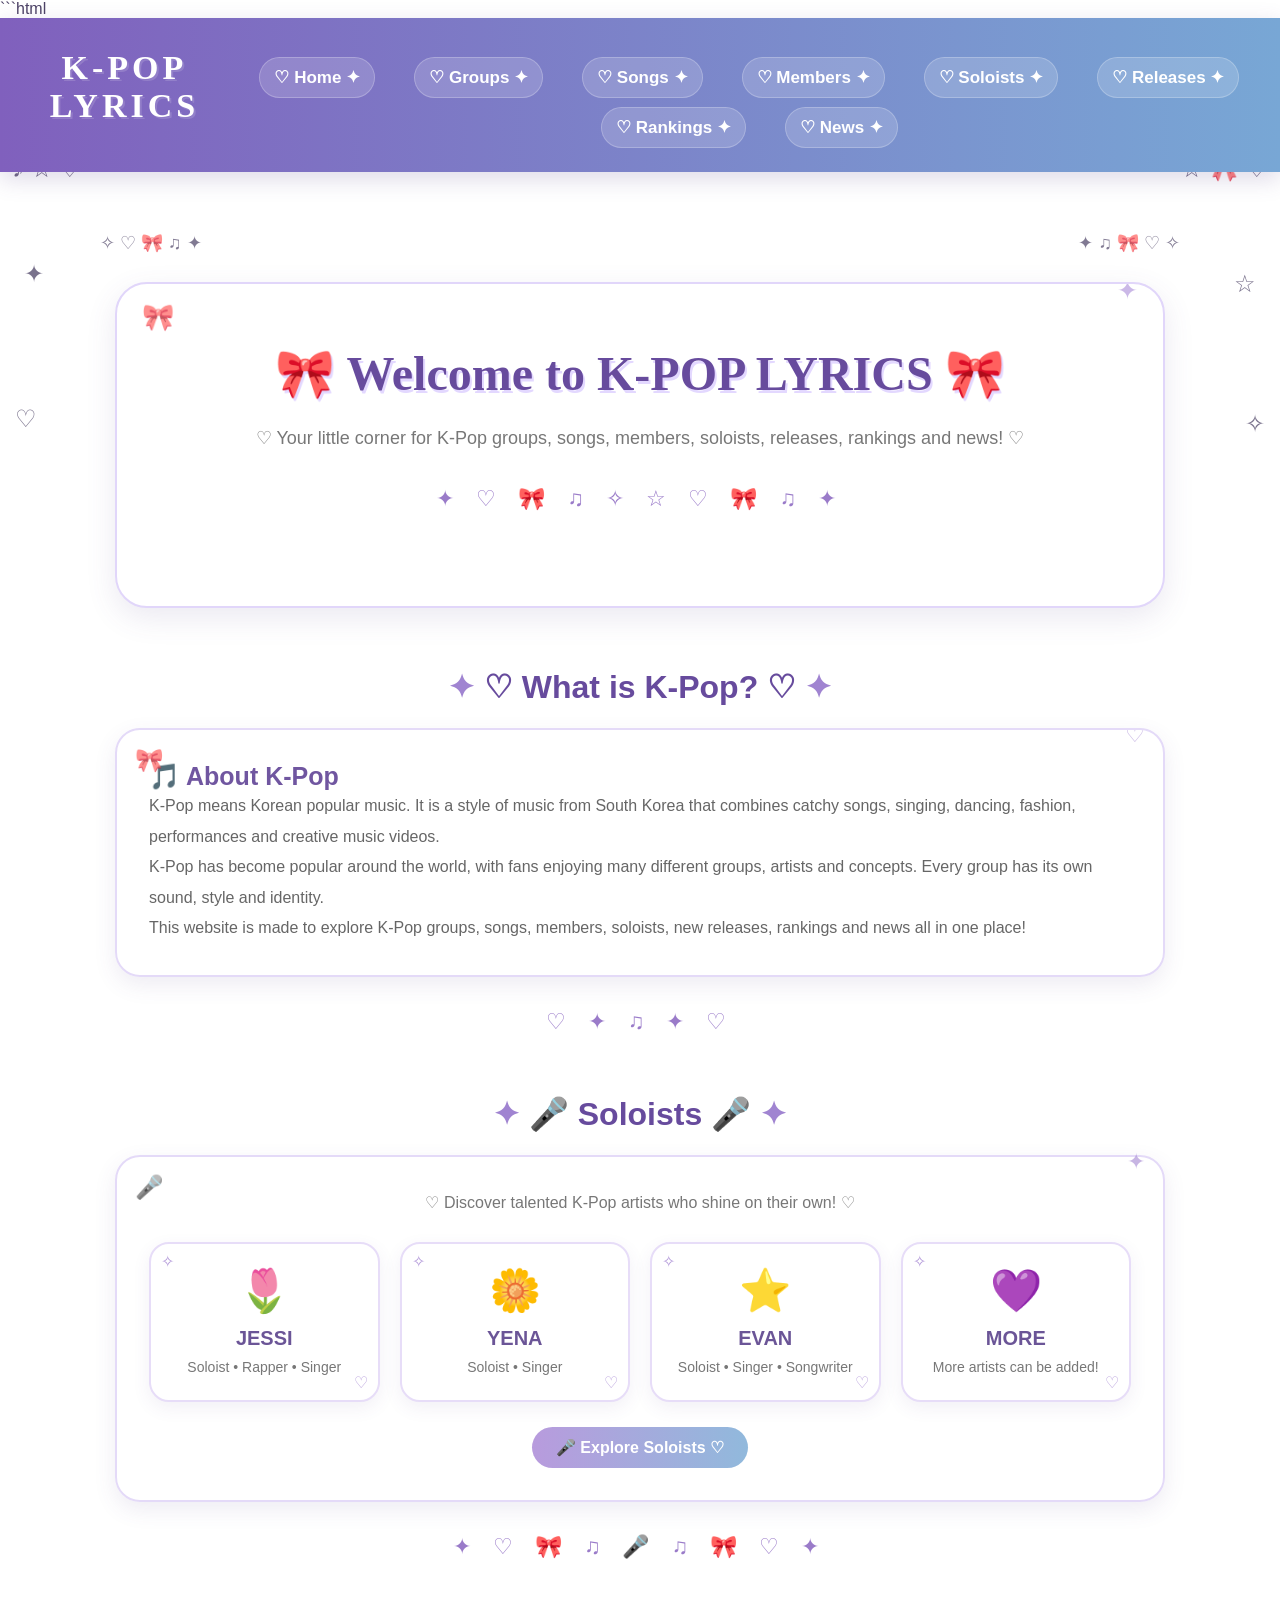
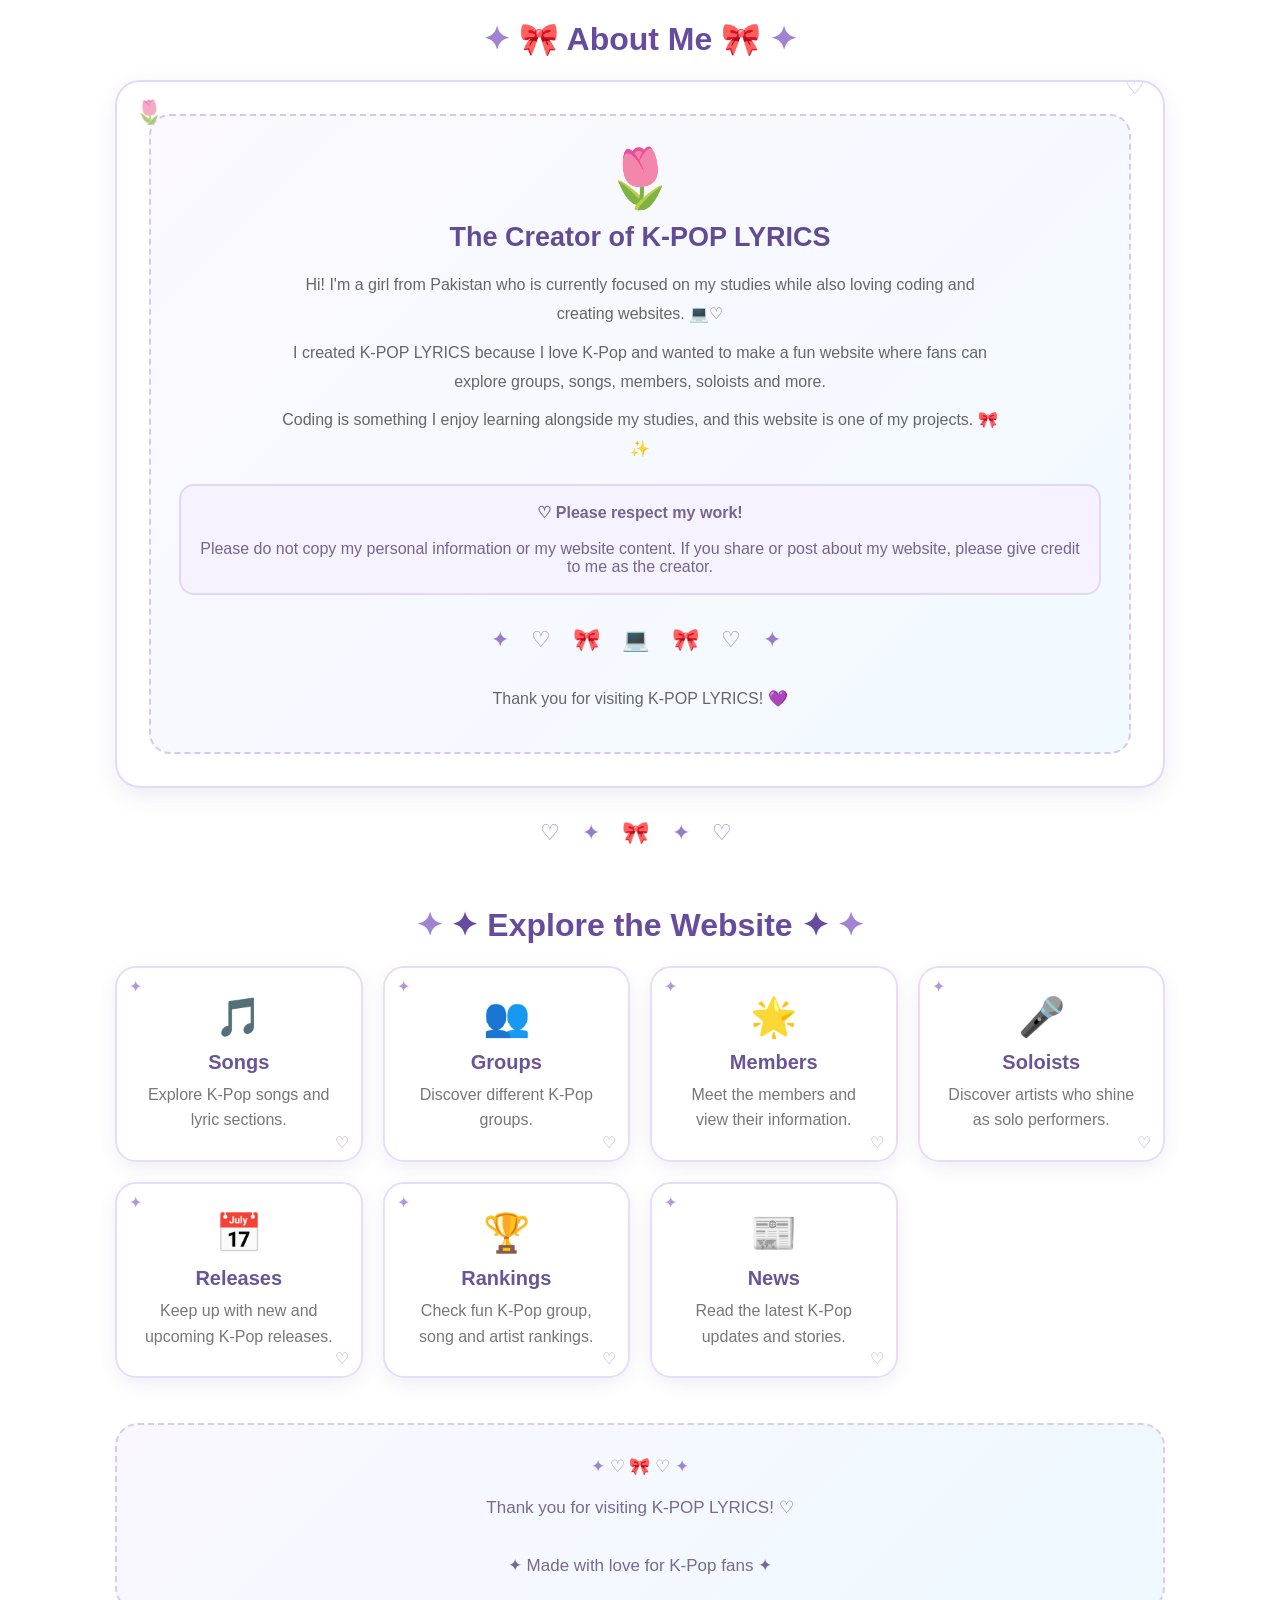
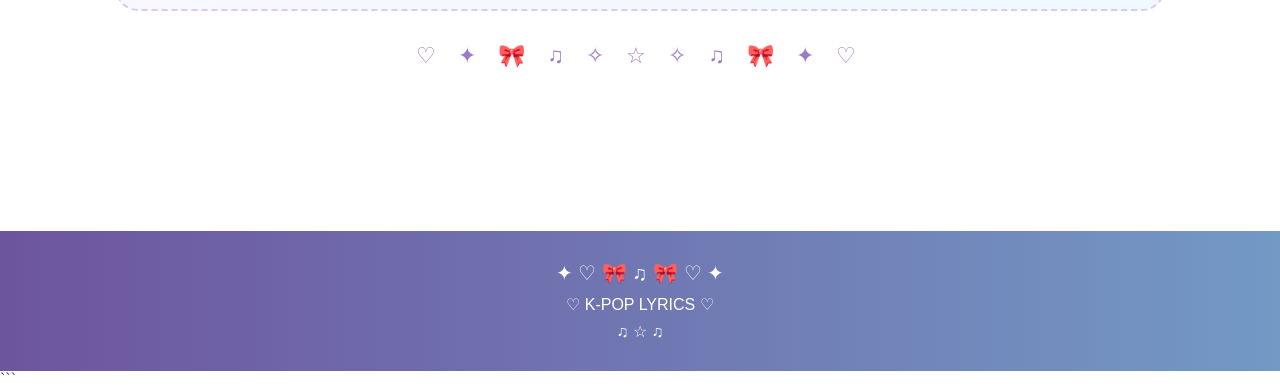
==== index.html @ 64c5e613 "Upload K-Pop website" ====
```html
<!DOCTYPE html>
<html lang="en">

<head>

    <meta charset="UTF-8">
    <meta name="viewport" content="width=device-width, initial-scale=1.0">

    <title>K-POP LYRICS</title>

    <link rel="stylesheet" href="style.css">

    <style>

        * {
            box-sizing: border-box;
        }

        body {
            margin: 0;
            font-family: Arial, sans-serif;

            background:
                radial-gradient(circle at 7% 14%, #eadfff 0 13px, transparent 14px),
                radial-gradient(circle at 93% 17%, #dff3ff 0 12px, transparent 13px),
                radial-gradient(circle at 7% 80%, #f2e4ff 0 11px, transparent 12px),
                radial-gradient(circle at 94% 84%, #e2f5ff 0 12px, transparent 13px),
                linear-gradient(135deg, #f8f3ff, #eef9ff, #fdf7ff);

            color: #4d4366;
            overflow-x: hidden;
        }


        /* ==================================================
           FLOATING DECORATIONS
           ================================================== */

        .floating {
            position: fixed;
            z-index: 1;
            pointer-events: none;
            user-select: none;
            font-size: 24px;
            opacity: 0.75;
        }

        .float-1 {
            top: 130px;
            left: 18px;
            animation: floatA 4s ease-in-out infinite;
        }

        .float-2 {
            top: 260px;
            left: 24px;
            animation: floatB 4.5s ease-in-out infinite;
        }

        .float-3 {
            top: 405px;
            left: 15px;
            animation: floatA 5s ease-in-out infinite;
        }

        .float-4 {
            top: 135px;
            right: 18px;
            animation: floatB 4.2s ease-in-out infinite;
        }

        .float-5 {
            top: 270px;
            right: 24px;
            animation: floatA 4.7s ease-in-out infinite;
        }

        .float-6 {
            top: 410px;
            right: 15px;
            animation: floatB 5s ease-in-out infinite;
        }

        @keyframes floatA {

            0%, 100% {
                transform: translateY(0) rotate(-5deg);
            }

            50% {
                transform: translateY(-9px) rotate(5deg);
            }

        }

        @keyframes floatB {

            0%, 100% {
                transform: translateY(0) rotate(5deg);
            }

            50% {
                transform: translateY(9px) rotate(-5deg);
            }

        }


        /* ==================================================
           HEADER
           ================================================== */

        header {
            position: relative;
            z-index: 10;

            background: linear-gradient(90deg, #8060bd, #78a7d5);

            padding: 24px 15px;

            text-align: center;

            color: white;

            box-shadow: 0 7px 22px rgba(90, 70, 140, 0.2);
        }

        header h1 {
            margin: 0 0 17px;

            font-size: 34px;

            letter-spacing: 4px;

            text-shadow: 2px 2px 0 rgba(255,255,255,0.15);
        }

        nav {
            display: flex;
            justify-content: center;
            flex-wrap: wrap;
            gap: 9px;
            <nav>
    <a href="index.html">Home</a>
    <a href="groups.html">Groups</a>
    <a href="songs.html">Songs</a>
    <a href="members.html">Members</a>
    <a href="soloists.html">Soloists</a>
    <a href="releases.html">Releases</a>
    <a href="rankings.html">Rankings</a>
    <a href="news.html">News</a>
</nav>
        }

        nav a {
            text-decoration: none;

            color: white;

            padding: 9px 14px;

            border-radius: 25px;

            background: rgba(255,255,255,0.16);

            border: 1px solid rgba(255,255,255,0.23);

            font-weight: bold;

            transition: 0.3s;
        }

        nav a::before {
            content: "♡ ";
        }

        nav a:hover {
            background: white;

            color: #7054a0;

            transform: translateY(-3px);
        }


        /* ==================================================
           MAIN
           ================================================== */

        .home-container {
            position: relative;
            z-index: 3;

            width: 90%;

            max-width: 1100px;

            margin: 50px auto;
        }


        /* ==================================================
           HERO
           ================================================== */

        .hero {
            position: relative;

            text-align: center;

            padding: 62px 30px;

            background: linear-gradient(
                135deg,
                rgba(255,255,255,0.97),
                rgba(245,239,255,0.97),
                rgba(239,249,255,0.97)
            );

            border-radius: 32px;

            border: 2px solid #e1d6fa;

            box-shadow: 0 10px 30px rgba(90,70,140,0.12);

            overflow: hidden;
        }

        .hero::before {
            content: "🎀";

            position: absolute;

            top: 18px;

            left: 25px;

            font-size: 26px;
        }

        .hero::after {
            content: "✦";

            position: absolute;

            bottom: 18px;

            right: 25px;

            font-size: 25px;

            color: #b59bdd;
        }

        .hero h2 {
            margin: 0;

            color: #674b9d;

            font-size: 48px;

            text-shadow: 2px 3px 0 #e3d8ff;
        }

        .hero p {
            max-width: 780px;

            margin: 20px auto 0;

            color: #777;

            font-size: 18px;

            line-height: 1.8;
        }


        /* ==================================================
           DECORATIVE TITLES
           ================================================== */

        .home-title {
            text-align: center;

            color: #674b9d;

            font-size: 32px;

            margin: 60px 0 22px;
        }

        .home-title::before {
            content: "✦ ";

            color: #a084d1;
        }

        .home-title::after {
            content: " ✦";

            color: #a084d1;
        }


        .cute-divider {
            text-align: center;

            color: #9a7bc9;

            font-size: 22px;

            letter-spacing: 8px;

            margin: 32px 0;
        }


        /* ==================================================
           INTRODUCTION
           ================================================== */

        .intro-box {
            position: relative;

            background: rgba(255,255,255,0.96);

            padding: 32px;

            border-radius: 25px;

            border: 2px solid #e4daf8;

            box-shadow: 0 8px 22px rgba(90,70,140,0.10);

            overflow: hidden;
        }

        .intro-box::before {
            content: "🎀";

            position: absolute;

            top: 17px;

            left: 18px;

            font-size: 23px;
        }

        .intro-box::after {
            content: "♡";

            position: absolute;

            bottom: 17px;

            right: 18px;

            font-size: 22px;

            color: #b096d8;
        }

        .intro-box h3 {
            color: #7056a0;

            font-size: 25px;

            margin-top: 0;
        }

        .intro-box p {
            color: #666;

            line-height: 1.9;

            font-size: 16px;
        }


        /* ==================================================
           SOLOIST BOX
           ================================================== */

        .soloist-box {
            position: relative;

            background: rgba(255,255,255,0.96);

            padding: 32px;

            border-radius: 25px;

            border: 2px solid #e4daf8;

            box-shadow: 0 8px 22px rgba(90,70,140,0.10);
        }

        .soloist-box::before {
            content: "🎤";

            position: absolute;

            top: 17px;

            left: 18px;

            font-size: 23px;
        }

        .soloist-box::after {
            content: "✦";

            position: absolute;

            bottom: 17px;

            right: 18px;

            font-size: 22px;

            color: #b096d8;
        }

        .soloist-intro {
            text-align: center;

            color: #777;

            line-height: 1.8;

            margin-bottom: 24px;
        }

        .soloist-grid {
            display: grid;

            grid-template-columns:
                repeat(auto-fit, minmax(190px, 1fr));

            gap: 20px;
        }

        .soloist-card {
            position: relative;

            background: white;

            padding: 22px;

            text-align: center;

            border-radius: 20px;

            border: 2px solid #e7ddf8;

            box-shadow: 0 6px 18px rgba(90,70,140,0.08);

            transition: 0.3s;

            overflow: hidden;
        }

        .soloist-card::before {
            content: "✧";

            position: absolute;

            top: 8px;

            left: 10px;

            color: #b298d9;
        }

        .soloist-card::after {
            content: "♡";

            position: absolute;

            bottom: 8px;

            right: 10px;

            color: #b298d9;
        }

        .soloist-card:hover {
            transform: translateY(-6px);

            box-shadow: 0 12px 25px rgba(90,70,140,0.14);
        }

        .soloist-icon {
            font-size: 42px;
        }

        .soloist-card h4 {
            color: #6b5597;

            margin: 12px 0 7px;

            font-size: 20px;
        }

        .soloist-card p {
            color: #777;

            margin: 0;

            line-height: 1.5;

            font-size: 14px;
        }

        .soloist-button {
            display: inline-block;

            margin-top: 25px;

            padding: 11px 24px;

            border-radius: 23px;

            background: linear-gradient(
                90deg,
                #b89bdd,
                #91b9dc
            );

            color: white;

            text-decoration: none;

            font-weight: bold;

            transition: 0.3s;
        }

        .soloist-button:hover {
            transform: scale(1.05);
        }


        /* ==================================================
           ABOUT ME
           ================================================== */

        .owner-box {
            position: relative;

            background: rgba(255,255,255,0.96);

            padding: 32px;

            border-radius: 25px;

            border: 2px solid #e4daf8;

            box-shadow: 0 8px 22px rgba(90,70,140,0.10);

            overflow: hidden;
        }

        .owner-box::before {
            content: "🌷";

            position: absolute;

            top: 17px;

            left: 18px;

            font-size: 23px;
        }

        .owner-box::after {
            content: "♡";

            position: absolute;

            bottom: 17px;

            right: 18px;

            font-size: 22px;

            color: #b096d8;
        }

        .owner-card {
            text-align: center;

            background: linear-gradient(
                135deg,
                #fbf8ff,
                #f1faff
            );

            padding: 28px;

            border-radius: 21px;

            border: 2px dashed #d7c8f3;
        }

        .owner-icon {
            font-size: 58px;

            margin-bottom: 8px;
        }

        .owner-card h4 {
            color: #624c93;

            font-size: 27px;

            margin: 10px 0 18px;
        }

        .owner-card p {
            max-width: 720px;

            margin: 10px auto;

            color: #666;

            line-height: 1.8;
        }

        .credit-note {
            margin-top: 20px;

            padding: 17px;

            border-radius: 15px;

            background: #f7f2ff;

            border: 2px solid #e2d7f7;

            color: #75658e;
        }


        /* ==================================================
           EXPLORE WEBSITE
           ================================================== */

        .feature-grid {
            display: grid;

            grid-template-columns:
                repeat(auto-fit, minmax(210px, 1fr));

            gap: 20px;
        }

        .feature-card {
            position: relative;

            background: rgba(255,255,255,0.96);

            padding: 27px;

            text-align: center;

            border-radius: 21px;

            border: 2px solid #e7ddf9;

            box-shadow: 0 6px 18px rgba(90,70,140,0.09);

            transition: 0.3s;

            overflow: hidden;
        }

        .feature-card::before {
            content: "✦";

            position: absolute;

            top: 9px;

            left: 12px;

            color: #b298d9;
        }

        .feature-card::after {
            content: "♡";

            position: absolute;

            bottom: 8px;

            right: 12px;

            color: #b298d9;
        }

        .feature-card:hover {
            transform: translateY(-6px);

            box-shadow: 0 12px 24px rgba(90,70,140,0.14);
        }

        .feature-card .icon {
            font-size: 38px;
        }

        .feature-card h4 {
            color: #6b5597;

            margin: 12px 0 8px;

            font-size: 20px;
        }

        .feature-card p {
            color: #777;

            line-height: 1.6;
        }


        /* ==================================================
           WELCOME NOTE
           ================================================== */

        .welcome-note {
            position: relative;

            text-align: center;

            margin-top: 45px;

            padding: 28px;

            border-radius: 23px;

            background: linear-gradient(
                135deg,
                #faf7ff,
                #eef9ff
            );

            color: #786a91;

            border: 2px dashed #d9caf3;

            font-size: 17px;

            line-height: 1.7;
        }

        .welcome-note::before {
            content: "✦  ♡  🎀  ♡  ✦";

            display: block;

            margin-bottom: 12px;

            color: #a084d0;
        }


        /* ==================================================
           FOOTER
           ================================================== */

        footer {
            position: relative;

            z-index: 5;

            text-align: center;

            background: linear-gradient(
                90deg,
                #6d559e,
                #7399c5
            );

            color: white;

            padding: 30px;

            margin-top: 70px;
        }

        footer::before {
            content: "✦ ♡ 🎀 ♫ 🎀 ♡ ✦";

            display: block;

            font-size: 20px;

            margin-bottom: 10px;
        }


        /* ==================================================
           MOBILE
           ================================================== */

        @media (max-width: 700px) {

            .floating {
                display: none;
            }

            .hero h2 {
                font-size: 35px;
            }

            .hero p {
                font-size: 16px;
            }

            .home-title {
                font-size: 27px;
            }

            .intro-box,
            .owner-box,
            .soloist-box {
                padding: 22px;
            }

        }

    </style>

</head>


<body>


<!-- ==================================================
     FLOATING DECORATIONS
     ================================================== -->

<div class="floating float-1">🎀</div>
<div class="floating float-2">✦</div>
<div class="floating float-3">♡</div>

<div class="floating float-4">♫</div>
<div class="floating float-5">☆</div>
<div class="floating float-6">✧</div>


<!-- ==================================================
     HEADER
     ================================================== -->

<header>

    <h1>K-POP LYRICS</h1>

    <nav>

        <a href="index.html">Home</a>

        <a href="groups.html">Groups</a>

        <a href="songs.html">Songs</a>

        <a href="members.html">Members</a>

        <a href="soloists.html">Soloists</a>

        <a href="releases.html">Releases</a>

        <a href="rankings.html">Rankings</a>

        <a href="news.html">News</a>

    </nav>

</header>


<!-- ==================================================
     MAIN
     ================================================== -->

<main class="home-container">


    <!-- HERO -->

    <section class="hero">

        <h2>
            🎀 Welcome to K-POP LYRICS 🎀
        </h2>

        <p>
            ♡ Your little corner for K-Pop groups, songs, members,
            soloists, releases, rankings and news! ♡
        </p>

        <div class="cute-divider">
            ✦ ♡ 🎀 ♫ ✧ ☆ ♡ 🎀 ♫ ✦
        </div>

    </section>


    <!-- WHAT IS K-POP -->

    <h2 class="home-title">
        ♡ What is K-Pop? ♡
    </h2>

    <section class="intro-box">

        <h3>
            🎵 About K-Pop
        </h3>

        <p>
            K-Pop means Korean popular music. It is a style of music from South Korea
            that combines catchy songs, singing, dancing, fashion, performances and
            creative music videos.
        </p>

        <p>
            K-Pop has become popular around the world, with fans enjoying many different
            groups, artists and concepts. Every group has its own sound, style and identity.
        </p>

        <p>
            This website is made to explore K-Pop groups, songs, members, soloists,
            new releases, rankings and news all in one place!
        </p>

    </section>


    <div class="cute-divider">
        ♡ ✦ ♫ ✦ ♡
    </div>


    <!-- SOLOISTS -->

    <h2 class="home-title">
        🎤 Soloists 🎤
    </h2>

    <section class="soloist-box">

        <div class="soloist-intro">
            ♡ Discover talented K-Pop artists who shine on their own! ♡
        </div>


        <div class="soloist-grid">


            <div class="soloist-card">

                <div class="soloist-icon">
                    🌷
                </div>

                <h4>
                    JESSI
                </h4>

                <p>
                    Soloist • Rapper • Singer
                </p>

            </div>


            <div class="soloist-card">

                <div class="soloist-icon">
                    🌼
                </div>

                <h4>
                    YENA
                </h4>

                <p>
                    Soloist • Singer
                </p>

            </div>


            <div class="soloist-card">

                <div class="soloist-icon">
                    ⭐
                </div>

                <h4>
                    EVAN
                </h4>

                <p>
                    Soloist • Singer • Songwriter
                </p>

            </div>


            <div class="soloist-card">

                <div class="soloist-icon">
                    💜
                </div>

                <h4>
                    MORE
                </h4>

                <p>
                    More artists can be added!
                </p>

            </div>

        </div>


        <div style="text-align:center;">

            <a href="soloists.html"
               class="soloist-button">

                🎤 Explore Soloists ♡

            </a>

        </div>

    </section>


    <div class="cute-divider">
        ✦ ♡ 🎀 ♫ 🎤 ♫ 🎀 ♡ ✦
    </div>


    <!-- ABOUT ME -->

    <h2 class="home-title">
        🎀 About Me 🎀
    </h2>

    <section class="owner-box">

        <div class="owner-card">

            <div class="owner-icon">
                🌷
            </div>

            <h4>
                The Creator of K-POP LYRICS
            </h4>

            <p>
                Hi! I'm a girl from Pakistan who is currently focused on my studies
                while also loving coding and creating websites. 💻♡
            </p>

            <p>
                I created K-POP LYRICS because I love K-Pop and wanted to make
                a fun website where fans can explore groups, songs, members,
                soloists and more.
            </p>

            <p>
                Coding is something I enjoy learning alongside my studies,
                and this website is one of my projects. 🎀✨
            </p>

            <div class="credit-note">

                <strong>
                    ♡ Please respect my work!
                </strong>

                <br><br>

                Please do not copy my personal information or my website content.
                If you share or post about my website, please give credit to me
                as the creator.

            </div>

            <div class="cute-divider">
                ✦ ♡ 🎀 💻 🎀 ♡ ✦
            </div>

            <p>
                Thank you for visiting K-POP LYRICS! 💜
            </p>

        </div>

    </section>


    <div class="cute-divider">
        ♡ ✦ 🎀 ✦ ♡
    </div>


    <!-- EXPLORE -->

    <h2 class="home-title">
        ✦ Explore the Website ✦
    </h2>


    <div class="feature-grid">


        <div class="feature-card">

            <div class="icon">
                🎵
            </div>

            <h4>
                Songs
            </h4>

            <p>
                Explore K-Pop songs and lyric sections.
            </p>

        </div>


        <div class="feature-card">

            <div class="icon">
                👥
            </div>

            <h4>
                Groups
            </h4>

            <p>
                Discover different K-Pop groups.
            </p>

        </div>


        <div class="feature-card">

            <div class="icon">
                🌟
            </div>

            <h4>
                Members
            </h4>

            <p>
                Meet the members and view their information.
            </p>

        </div>


        <div class="feature-card">

            <div class="icon">
                🎤
            </div>

            <h4>
                Soloists
            </h4>

            <p>
                Discover artists who shine as solo performers.
            </p>

        </div>


        <div class="feature-card">

            <div class="icon">
                📅
            </div>

            <h4>
                Releases
            </h4>

            <p>
                Keep up with new and upcoming K-Pop releases.
            </p>

        </div>


        <div class="feature-card">

            <div class="icon">
                🏆
            </div>

            <h4>
                Rankings
            </h4>

            <p>
                Check fun K-Pop group, song and artist rankings.
            </p>

        </div>


        <div class="feature-card">

            <div class="icon">
                📰
            </div>

            <h4>
                News
            </h4>

            <p>
                Read the latest K-Pop updates and stories.
            </p>

        </div>

    </div>


    <!-- WELCOME -->

    <div class="welcome-note">

        Thank you for visiting K-POP LYRICS! ♡

        <br><br>

        ✦ Made with love for K-Pop fans ✦

    </div>


    <div class="cute-divider">
        ♡ ✦ 🎀 ♫ ✧ ☆ ✧ ♫ 🎀 ✦ ♡
    </div>


</main>


<!-- FOOTER -->

<footer>

    <p>
        ♡ K-POP LYRICS ♡
    </p>

</footer>


</body>

</html>
```
---- style.css ----
/* =====================================
   K-POP WEBSITE
   ===================================== */

* {
    box-sizing: border-box;
}

body {
    margin: 0;
    padding: 0;
    background: white;
    color: #333;
    font-family: Arial, sans-serif;
}


/* =====================================
   HEADER
   ===================================== */

header {
    background: linear-gradient(135deg, #c8b9ed, #b9e2eb);
    padding: 25px;
    text-align: center;
}

header h1 {
    margin: 0;
    color: white;
    font-size: 36px;
}

nav {
    margin-top: 15px;
}

nav a {
    color: white;
    text-decoration: none;
    margin: 0 15px;
    font-weight: bold;
}

nav a:hover {
    text-decoration: underline;
}


/* =====================================
   HERO
   ===================================== */

.hero {
    text-align: center;
    padding: 40px 20px;
}

.hero h2 {
    color: #71639b;
    font-size: 34px;
}

.hero p {
    color: #666;
}


/* =====================================
   SEARCH
   ===================================== */

input {
    width: 330px;
    max-width: 90%;
    padding: 12px 18px;
    border: 2px solid #d2c8ed;
    border-radius: 25px;
    background: white;
    font-size: 15px;
    outline: none;
}


/* =====================================
   SONG CARDS
   ===================================== */

.song-card {
    width: 70%;
    max-width: 750px;
    margin: 18px auto;
    padding: 18px;
    background: white;
    border-radius: 10px;
    border-left: 5px solid #b9dfe8;
    box-shadow: 0 2px 8px #ddd;
    text-align: center;
}

.song-card h3 {
    color: #71639b;
}


/* =====================================
   GROUP PHOTOS
   ===================================== */

.babymonster {
    display: block;
    width: 420px;
    height: 180px;
    max-width: 90%;
    margin: 25px auto;
    object-fit: cover;
    border-radius: 10px;
}


/* =====================================
   SMALL MEMBER GRID
   ===================================== */

.member-grid {
    display: flex;
    flex-wrap: wrap;
    justify-content: center;
    gap: 8px;
    width: 90%;
    max-width: 900px;
    margin: 20px auto;
}

.member-grid div {
    width: 70px;
    padding: 3px;
    background: white;
    border-radius: 7px;
    text-align: center;
    box-shadow: 0 1px 5px #ddd;
}

.member-grid img {
    width: 64px;
    height: 80px;
    object-fit: cover;
    border-radius: 5px;
}

.member-grid p {
    margin: 3px 0;
    font-size: 10px;
    font-weight: bold;
    color: #66588f;
}

.member-grid div:hover {
    transform: translateY(-3px);
    transition: 0.2s;
}


/* =====================================
   MEMBERS PAGE
   ===================================== */

.members-page {
    text-align: center;
    padding: 40px;
    background: white;
}

.members-page > h2 {
    font-size: 32px;
}


/* =====================================
   GROUP SECTION
   ===================================== */

.member-group {
    width: 90%;
    max-width: 1200px;
    margin: 35px auto;
    padding: 30px;
    background: white;
    border-radius: 25px;
    box-shadow: 0 8px 25px rgba(0, 0, 0, 0.08);
    text-align: center;
}

.member-group > h2 {
    color: #d85b91;
    font-size: 28px;
    margin-bottom: 25px;
}


/* =====================================
   MEMBER CARD CONTAINERS
   ===================================== */

.member-cards,
.members-grid,
.member-container {
    display: flex;
    flex-wrap: wrap;
    justify-content: center;
    align-items: flex-start;
    gap: 25px;

    width: 100%;
    max-width: 1150px;

    margin: 30px auto;
}


/* =====================================
   MEMBER CARDS
   SAME RECTANGULAR SIZE
   ===================================== */

.member-card {
    width: 360px;
    min-width: 360px;
    max-width: 360px;

    height: 370px;
    min-height: 370px;
    max-height: 370px;

    flex: 0 0 360px;

    padding: 35px 25px;

    background: #ffe8f3;
    border: 4px solid #e99ac5;
    border-radius: 30px;

    text-align: center;
    text-decoration: none;
    color: #333;

    display: flex;
    flex-direction: column;
    justify-content: center;
    align-items: center;

    box-shadow: 0 10px 20px rgba(0, 0, 0, 0.12);

    position: relative;
    overflow: hidden;

    transition: transform 0.25s ease, box-shadow 0.25s ease;
}


/* =====================================
   REMOVE EXTRA DECORATIONS
   ===================================== */

.member-card::before,
.member-card::after {
    content: none;
    display: none;
}


/* =====================================
   MEMBER NAME
   ===================================== */

.member-card h2,
.member-card h3 {
    margin: 0 0 18px 0;
    padding: 0;

    color: #332b4a;
    font-size: 30px;

    line-height: 1.2;
}


/* =====================================
   MEMBER DESCRIPTION
   ===================================== */

.member-card p {
    margin: 0 0 28px 0;
    padding: 0;

    color: #222;
    font-size: 18px;

    line-height: 1.35;
}


/* =====================================
   VIEW PROFILE BUTTON
   ===================================== */

.member-card a {
    display: inline-block;

    padding: 12px 25px;

    background: #e65391;
    color: white;

    border-radius: 25px;

    text-decoration: none;
    font-size: 18px;
    font-weight: bold;

    transition: 0.2s;
}


/* =====================================
   CARD HOVER
   ===================================== */

.member-card:hover {
    transform: translateY(-6px);
    background: #ffeaf4;
    box-shadow: 0 12px 25px rgba(210, 100, 150, 0.2);
}

.member-card a:hover {
    transform: scale(1.05);
    background: #c93670;
}


/* =====================================
   MEMBER PROFILE PAGE
   ===================================== */

.member-info {
    width: 85%;
    max-width: 800px;
    margin: 50px auto;
    padding: 35px;
    background: #fff7fb;
    border: 2px solid #f3b6d2;
    border-radius: 25px;
    box-shadow: 0 8px 25px rgba(180, 100, 140, 0.15);
}

.member-info h2 {
    color: #d85b91;
    font-size: 38px;
    text-align: center;
    margin-bottom: 20px;
    letter-spacing: 3px;
}

.member-info p {
    background: white;
    padding: 12px 18px;
    border-radius: 15px;
    border-left: 5px solid #e99abb;
    margin: 12px 0;
    color: #5a4050;
    font-size: 16px;
}

.member-info ul {
    background: white;
    padding: 25px 40px;
    border-radius: 18px;
    color: #5a4050;
    line-height: 2;
}

.member-info li::marker {
    color: #e58bb1;
}


/* =====================================
   PROFILE
   ===================================== */

.profile {
    width: 85%;
    max-width: 900px;
    margin: 40px auto;
    padding: 35px;
    background: rgba(255, 245, 250, 0.95);
    border: 3px solid #f0b6d5;
    border-radius: 30px;
    box-shadow: 0 10px 30px rgba(220, 140, 180, 0.25);
    position: relative;
    overflow: hidden;
}

.profile h2 {
    text-align: center;
    font-size: 42px;
    color: #d86f9d;
    letter-spacing: 3px;
    margin-bottom: 25px;
}

.profile h3 {
    margin-top: 30px;
    padding: 10px 15px;
    color: #c95d8d;
    background: #ffe5f1;
    border-radius: 15px;
    border-left: 5px solid #df8db1;
}

.profile p {
    line-height: 1.8;
    color: #5d4652;
}

.profile ul {
    background: #fff0f7;
    padding: 20px 40px;
    border-radius: 18px;
    line-height: 2;
}

.profile strong {
    color: #c95d8d;
}

.profile > a {
    display: inline-block;
    margin-top: 15px;
    padding: 10px 20px;
    background: #e99abd;
    color: white;
    text-decoration: none;
    border-radius: 25px;
    font-weight: bold;
}

.profile > a:hover {
    transform: scale(1.08);
    background: #d979a2;
}


/* =====================================
   MOBILE
   ===================================== */

@media (max-width: 700px) {

    header h1 {
        font-size: 28px;
    }

    .members-page {
        padding: 20px;
    }

    .member-group {
        width: 95%;
        padding: 20px 10px;
    }

    .member-cards,
    .members-grid,
    .member-container {
        gap: 15px;
    }

    .member-card {
        width: 320px;
        min-width: 320px;
        max-width: 320px;

        flex-basis: 320px;

        height: 350px;
        min-height: 350px;
        max-height: 350px;
    }

    .member-card h2,
    .member-card h3 {
        font-size: 26px;
    }

    .member-card p {
        font-size: 16px;
    }
}/* =====================================
   🎀 EXTRA CUTE MEMBER CARDS 🎀
   ===================================== */

.member-card {
    background: linear-gradient(145deg, #fff7fb, #ffe8f3) !important;
    border: 3px solid #f0b0cf !important;
    border-radius: 24px !important;

    box-shadow:
        0 8px 18px rgba(220, 140, 180, 0.15),
        inset 0 0 15px rgba(255, 255, 255, 0.8) !important;

    position: relative !important;
}

.member-card::before {
    content: "♡" !important;
    display: block !important;
    position: absolute !important;

    top: 12px !important;
    left: 16px !important;

    color: #e8a0c2 !important;
    font-size: 22px !important;
}

.member-card::after {
    content: "✦" !important;
    display: block !important;
    position: absolute !important;

    bottom: 12px !important;
    right: 16px !important;

    color: #e8a0c2 !important;
    font-size: 18px !important;
}

.member-card h2,
.member-card h3 {
    color: #cc5f91 !important;
    font-family: Georgia, serif !important;
    letter-spacing: 1px !important;
}

.member-card p {
    color: #765866 !important;
}

.member-card a {
    background: linear-gradient(135deg, #e989b4, #d96799) !important;
    box-shadow: 0 5px 12px rgba(215, 103, 153, 0.2) !important;
}

.member-card:hover {
    transform: translateY(-8px) !important;
    box-shadow:
        0 14px 28px rgba(220, 120, 165, 0.25),
        inset 0 0 18px rgba(255, 255, 255, 0.8) !important;
}/* =====================================
   HOMEPAGE BACKGROUND FIX
   ===================================== */

body {
    background: white !important;
}

main {
    background: white !important;
}

.hero {
    background: white !important;
}/* ===== GROUP PROFILE PAGES ===== */

.profile {
    max-width: 1100px;
    margin: 55px auto;
    padding: 55px;
    background: white;
    border: 4px solid #efacd1;
    border-radius: 40px;
    box-shadow: 0 10px 35px rgba(180, 120, 170, 0.12);
}

/* Big group name */
.profile h2 {
    text-align: center;
    color: #d95f99;
    font-size: 56px;
    margin-bottom: 45px;
    font-weight: 800;
}

/* Pink section headings */
.profile h3 {
    background: #fde1ef;
    color: #c9578d;
    padding: 13px 25px;
    border-radius: 0 25px 25px 0;
    border-left: 7px solid #d96aa0;
    font-size: 25px;
    margin-top: 42px;
    margin-bottom: 28px;
}

/* Member names */
.profile h4 {
    color: #c9578d;
    font-size: 21px;
    margin-top: 30px;
    margin-bottom: 10px;
}

/* Paragraphs */
.profile p {
    color: #4d3d52;
    font-size: 18px;
    line-height: 1.9;
    margin-bottom: 25px;
}

/* Bold text */
.profile b {
    color: #c9578d;
}

/* Lists */
.profile ul,
.profile ol {
    color: #4d3d52;
    font-size: 18px;
    line-height: 2;
    padding-left: 35px;
    margin-bottom: 30px;
}

/* Back button */
.profile .group-button {
    display: inline-block;
    margin-top: 30px;
    padding: 12px 25px;
    background: #e78fba;
    color: white;
    text-decoration: none;
    border-radius: 25px;
    font-weight: bold;
    transition: 0.3s;
}

.profile .group-button:hover {
    background: #cf6fa0;
    transform: translateY(-2px);
}* {
    box-sizing: border-box;
    margin: 0;
    padding: 0;
}

body {
    font-family: Arial, sans-serif;
    background: #fff7fb;
    color: #4a3040;
}

/* HEADER */

header {
    background: linear-gradient(135deg, #c94682, #f08bb7);
    color: white;
    padding: 25px 40px;

    display: flex;
    justify-content: space-between;
    align-items: center;

    box-shadow: 0 5px 20px rgba(200, 70, 130, 0.2);
}

header h1 {
    font-family: Georgia, serif;
    font-size: 30px;
}

nav {
    display: flex;
    gap: 25px;
}

nav a {
    color: white;
    text-decoration: none;
    font-weight: bold;
    font-size: 17px;
}

nav a:hover {
    text-decoration: underline;
}

/* HERO */

.hero {
    text-align: center;
    padding: 100px 20px;

    background: linear-gradient(
        135deg,
        #fff0f7,
        #ffe0ed
    );
}

.hero h2 {
    font-family: Georgia, serif;
    color: #c43f7d;
    font-size: 52px;
    margin-bottom: 15px;
}

.hero p {
    font-size: 20px;
    margin-bottom: 30px;
}

.search {
    width: min(600px, 90%);
    padding: 18px 25px;

    border: 2px solid #efa6c7;
    border-radius: 40px;

    font-size: 17px;
    outline: none;
}

/* MAIN */

main {
    max-width: 1100px;
    margin: auto;
    padding: 60px 25px;
}

.page-title {
    text-align: center;
    font-family: Georgia, serif;
    font-size: 45px;
    color: #c43f7d;
    margin-bottom: 40px;
}

/* CARDS */

.card-grid {
    display: grid;
    grid-template-columns: repeat(2, 1fr);
    gap: 30px;
}

.group-card,
.member-card,
.song-card {
    background: white;

    border: 3px solid #efa6c7;
    border-radius: 25px;

    padding: 35px;

    text-align: center;

    box-shadow:
        0 10px 25px rgba(200, 70, 130, 0.08);

    transition: 0.25s;
}

.group-card:hover,
.member-card:hover,
.song-card:hover {
    transform: translateY(-7px);

    box-shadow:
        0 15px 30px rgba(200, 70, 130, 0.18);
}

.group-card h2,
.member-card h3,
.song-card h3 {
    font-family: Georgia, serif;
    color: #c43f7d;
    margin-bottom: 12px;
}

.group-card h2 {
    font-size: 35px;
}

.member-card h3 {
    font-size: 28px;
}

.song-card h3 {
    font-size: 25px;
}

.card-button {
    display: inline-block;

    margin-top: 20px;
    padding: 13px 25px;

    background: #df6b9d;
    color: white;

    border-radius: 30px;

    text-decoration: none;
    font-weight: bold;
}

.card-button:hover {
    background: #c94d84;
}

/* MEMBER GRID */

.members {
    display: grid;
    grid-template-columns: repeat(2, 1fr);
    gap: 30px;
}

.group-section {
    margin-bottom: 70px;
}

.group-title {
    text-align: center;

    font-family: Georgia, serif;
    font-size: 42px;

    color: #c43f7d;

    margin-bottom: 30px;
}

/* FOOTER */

footer {
    text-align: center;

    padding: 30px;
    margin-top: 50px;

    background: #f8d5e5;
    color: #70465b;
}

/* MOBILE */

@media (max-width: 700px) {

    header {
        flex-direction: column;
        gap: 20px;
        text-align: center;
    }

    nav {
        gap: 15px;
        flex-wrap: wrap;
        justify-content: center;
    }

    .hero h2 {
        font-size: 38px;
    }

    .card-grid,
    .members {
        grid-template-columns: 1fr;
    }

    .page-title,
    .group-title {
        font-size: 35px;
    }
}.lyrics-box {
    display: none;
    margin-top: 12px;
    padding: 12px;
    background: #f5f1ff;
    border-radius: 10px;
    text-align: left;

    max-height: 180px;
    overflow-y: auto;

    font-size: 13px;
}

.lyrics-box h4 {
    color: #71639b;
    text-align: center;
    margin: 0 0 8px 0;
    font-size: 16px;
}

.lyrics-box p {
    line-height: 1.5;
    color: #555;
    margin: 0;
}```css
/* =========================================
   ✨ CUTE K-POP WEBSITE DECORATIONS ✨
   ========================================= */

body {
    position: relative;
    overflow-x: hidden;
}

/* Floating cute symbols */

body::before {
    content: "🎀   ♡   ✦   ♪   ☆   ♡";
    position: fixed;
    top: 90px;
    left: 12px;
    font-size: 24px;
    line-height: 2.2;
    width: 90px;
    z-index: 0;
    pointer-events: none;
    opacity: 0.8;
    animation: cuteFloatLeft 4s ease-in-out infinite;
}

body::after {
    content: "♡   ✦   ♪   ☆   🎀   ♡";
    position: fixed;
    top: 90px;
    right: 12px;
    font-size: 24px;
    line-height: 2.2;
    width: 90px;
    text-align: right;
    z-index: 0;
    pointer-events: none;
    opacity: 0.8;
    animation: cuteFloatRight 4s ease-in-out infinite;
}

/* Extra decorations at bottom */

main::before {
    content: "✧  ♡  🎀  ♫  ✦";
    position: absolute;
    top: 10px;
    left: 10px;
    font-size: 18px;
    pointer-events: none;
    opacity: 0.7;
}

main::after {
    content: "✦  ♫  🎀  ♡  ✧";
    position: absolute;
    top: 10px;
    right: 10px;
    font-size: 18px;
    pointer-events: none;
    opacity: 0.7;
}

/* Cute floating animation */

@keyframes cuteFloatLeft {
    0%, 100% {
        transform: translateY(0) rotate(-4deg);
    }

    50% {
        transform: translateY(-10px) rotate(4deg);
    }
}

@keyframes cuteFloatRight {
    0%, 100% {
        transform: translateY(0) rotate(4deg);
    }

    50% {
        transform: translateY(-10px) rotate(-4deg);
    }
}

/* Decorative sparkles around sections */

section {
    position: relative;
}

section::before {
    content: "✦";
    position: absolute;
    top: -8px;
    left: -12px;
    font-size: 20px;
    opacity: 0.7;
}

section::after {
    content: "♡";
    position: absolute;
    top: -8px;
    right: -12px;
    font-size: 20px;
    opacity: 0.7;
}

/* Cute hover effect for cards */

.card,
.group-card,
.song-card,
.member-card {
    transition: transform 0.3s ease, box-shadow 0.3s ease;
}

.card:hover,
.group-card:hover,
.song-card:hover,
.member-card:hover {
    transform: translateY(-5px);
}

/* Cute navigation sparkle */

nav a::before {
    content: "♡ ";
}

nav a::after {
    content: " ✦";
}

/* Cute footer decoration */

footer::before {
    content: "✦  ♡  🎀  ♡  ✦";
    display: block;
    margin-bottom: 8px;
}

footer::after {
    content: "♫  ☆  ♫";
    display: block;
    margin-top: 8px;
}

/* Mobile: keep decorations smaller */

@media (max-width: 600px) {
    body::before,
    body::after {
        font-size: 17px;
        width: 65px;
    }

    main::before,
    main::after {
        font-size: 14px;
    }

    section::before,
    section::after {
        font-size: 15px;
    }
}
```
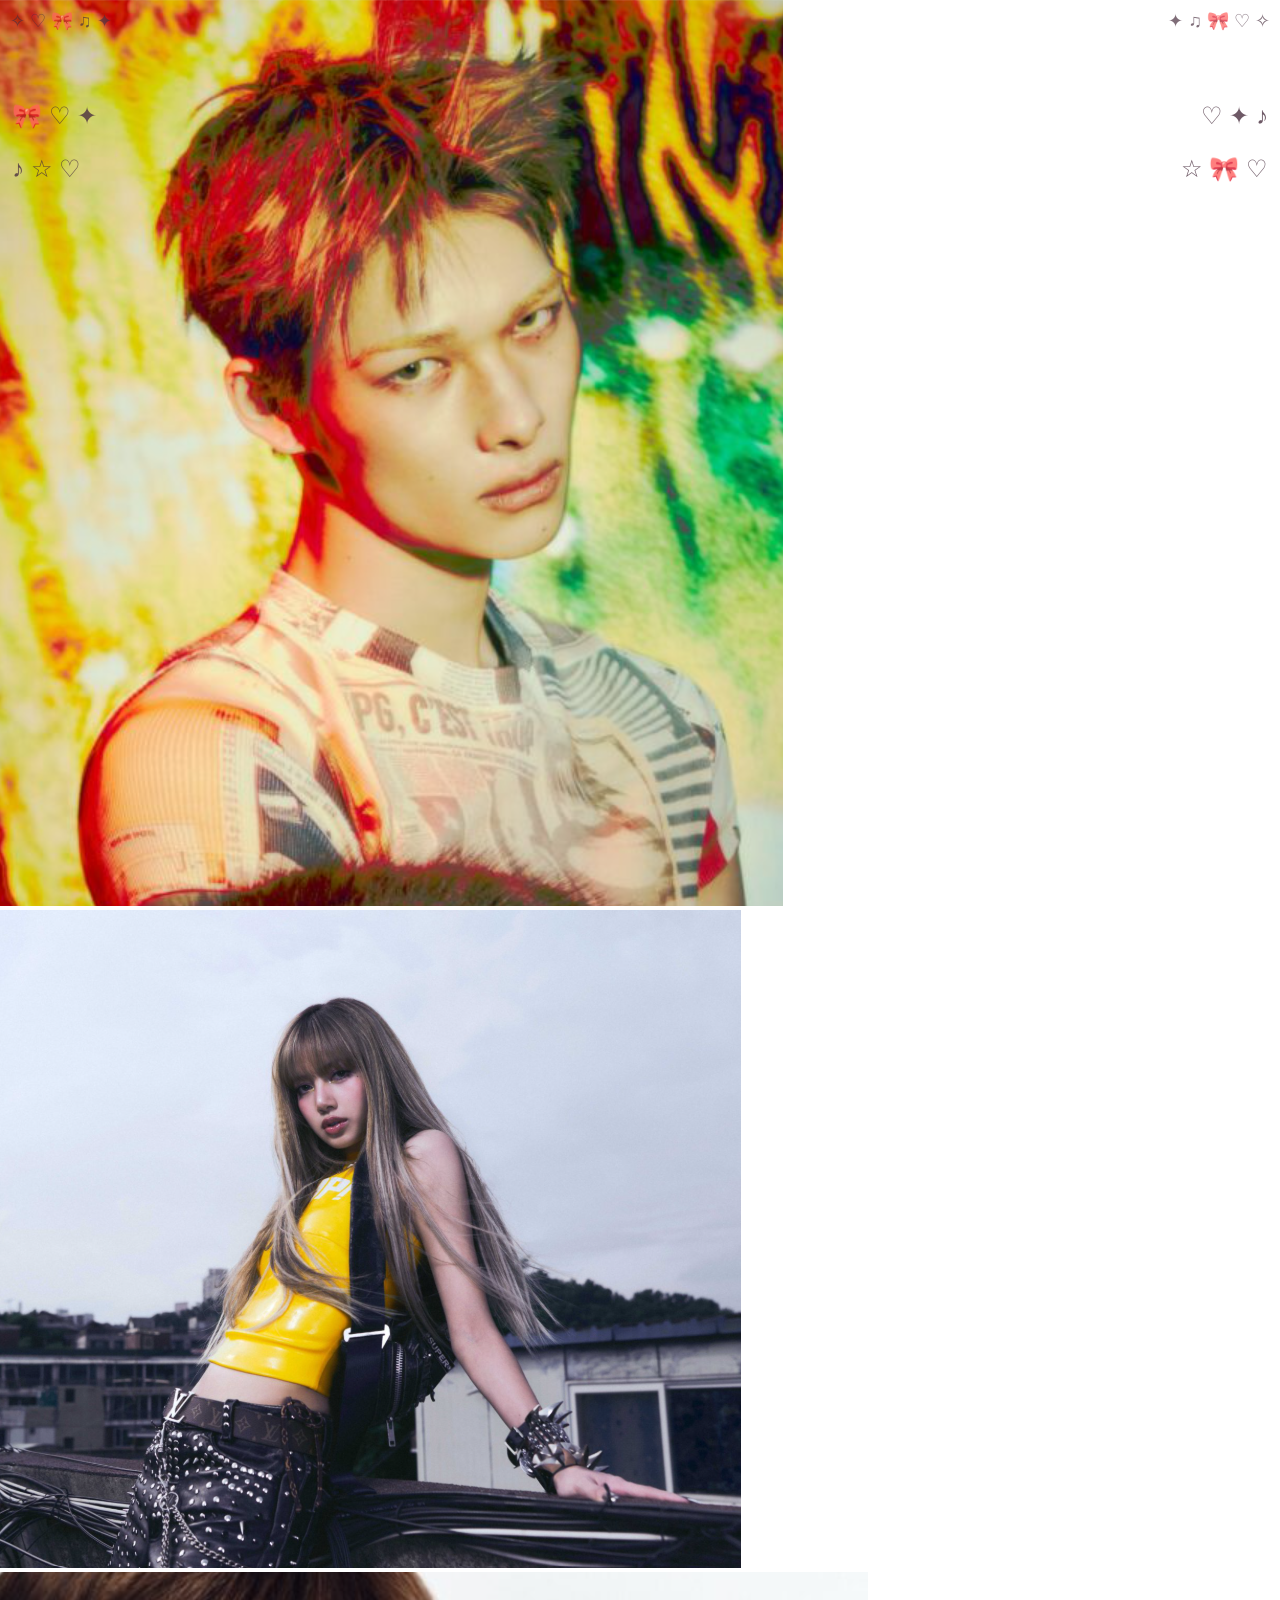
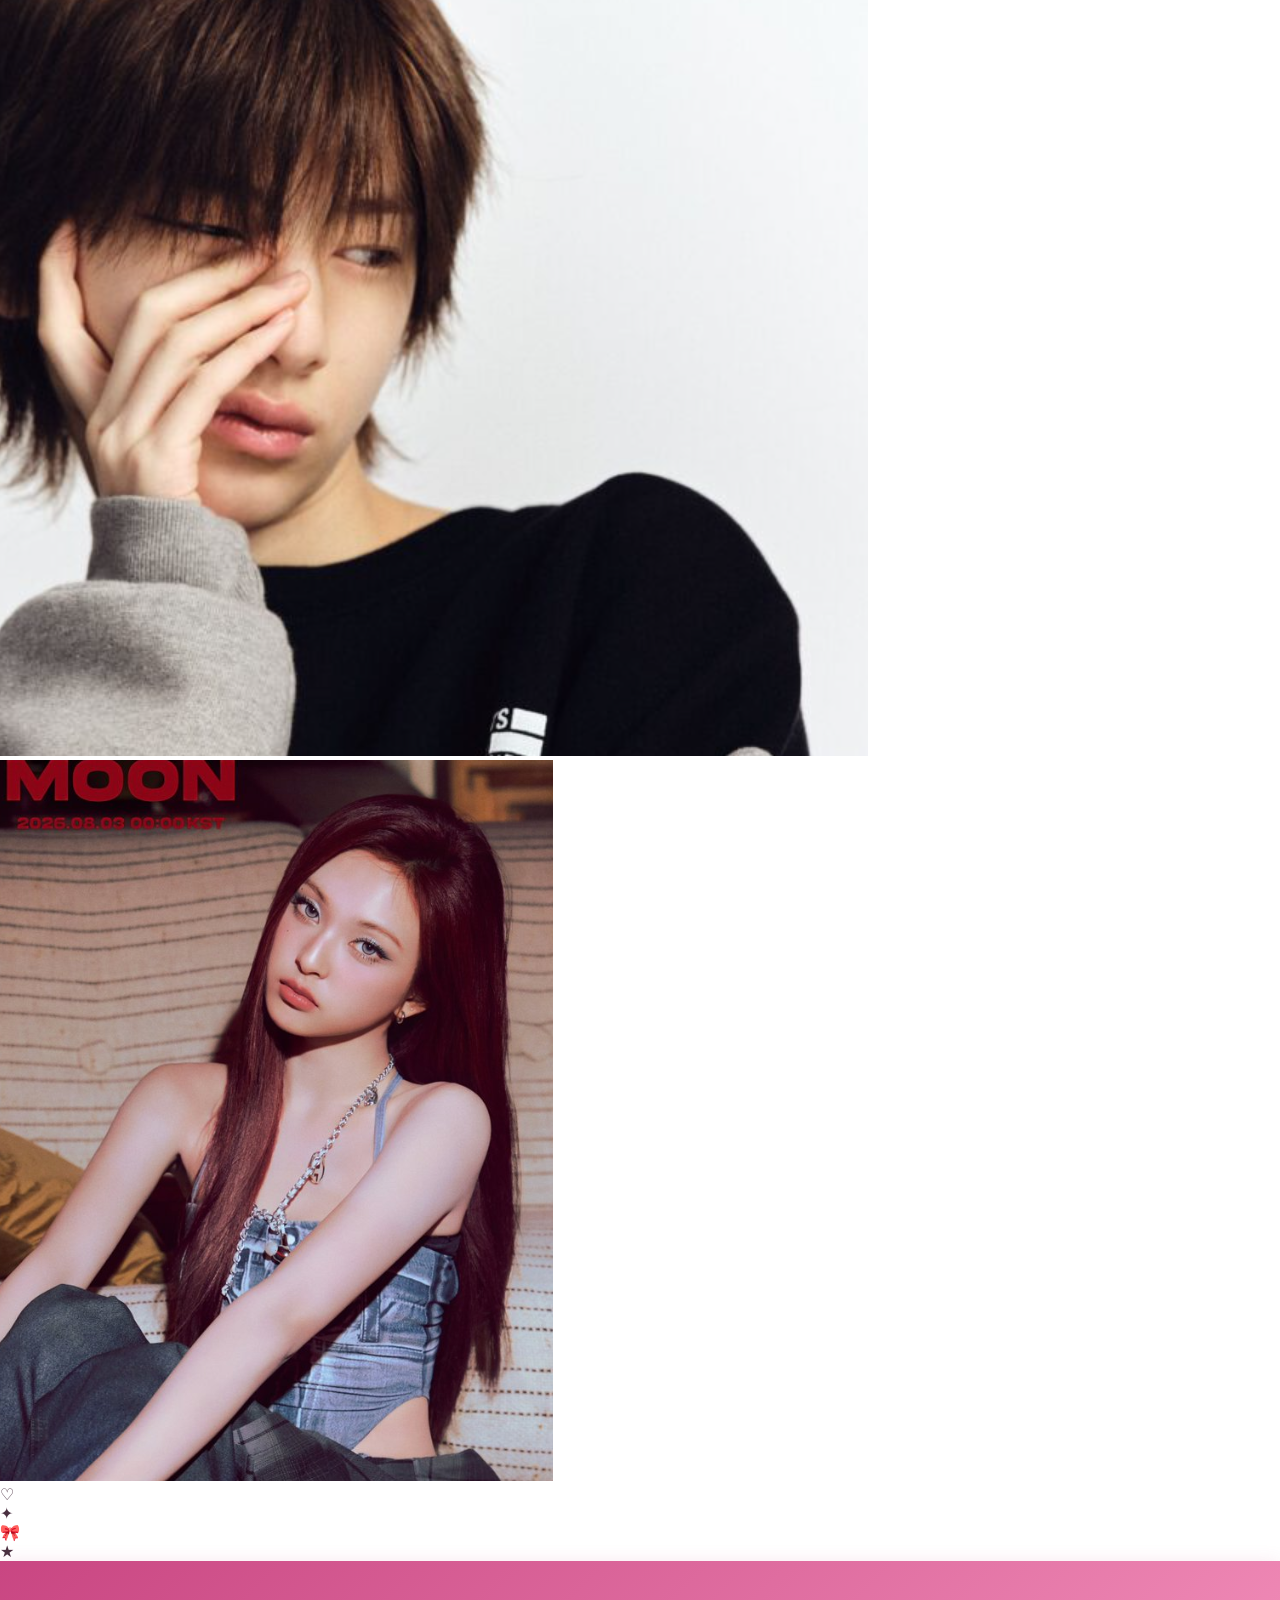
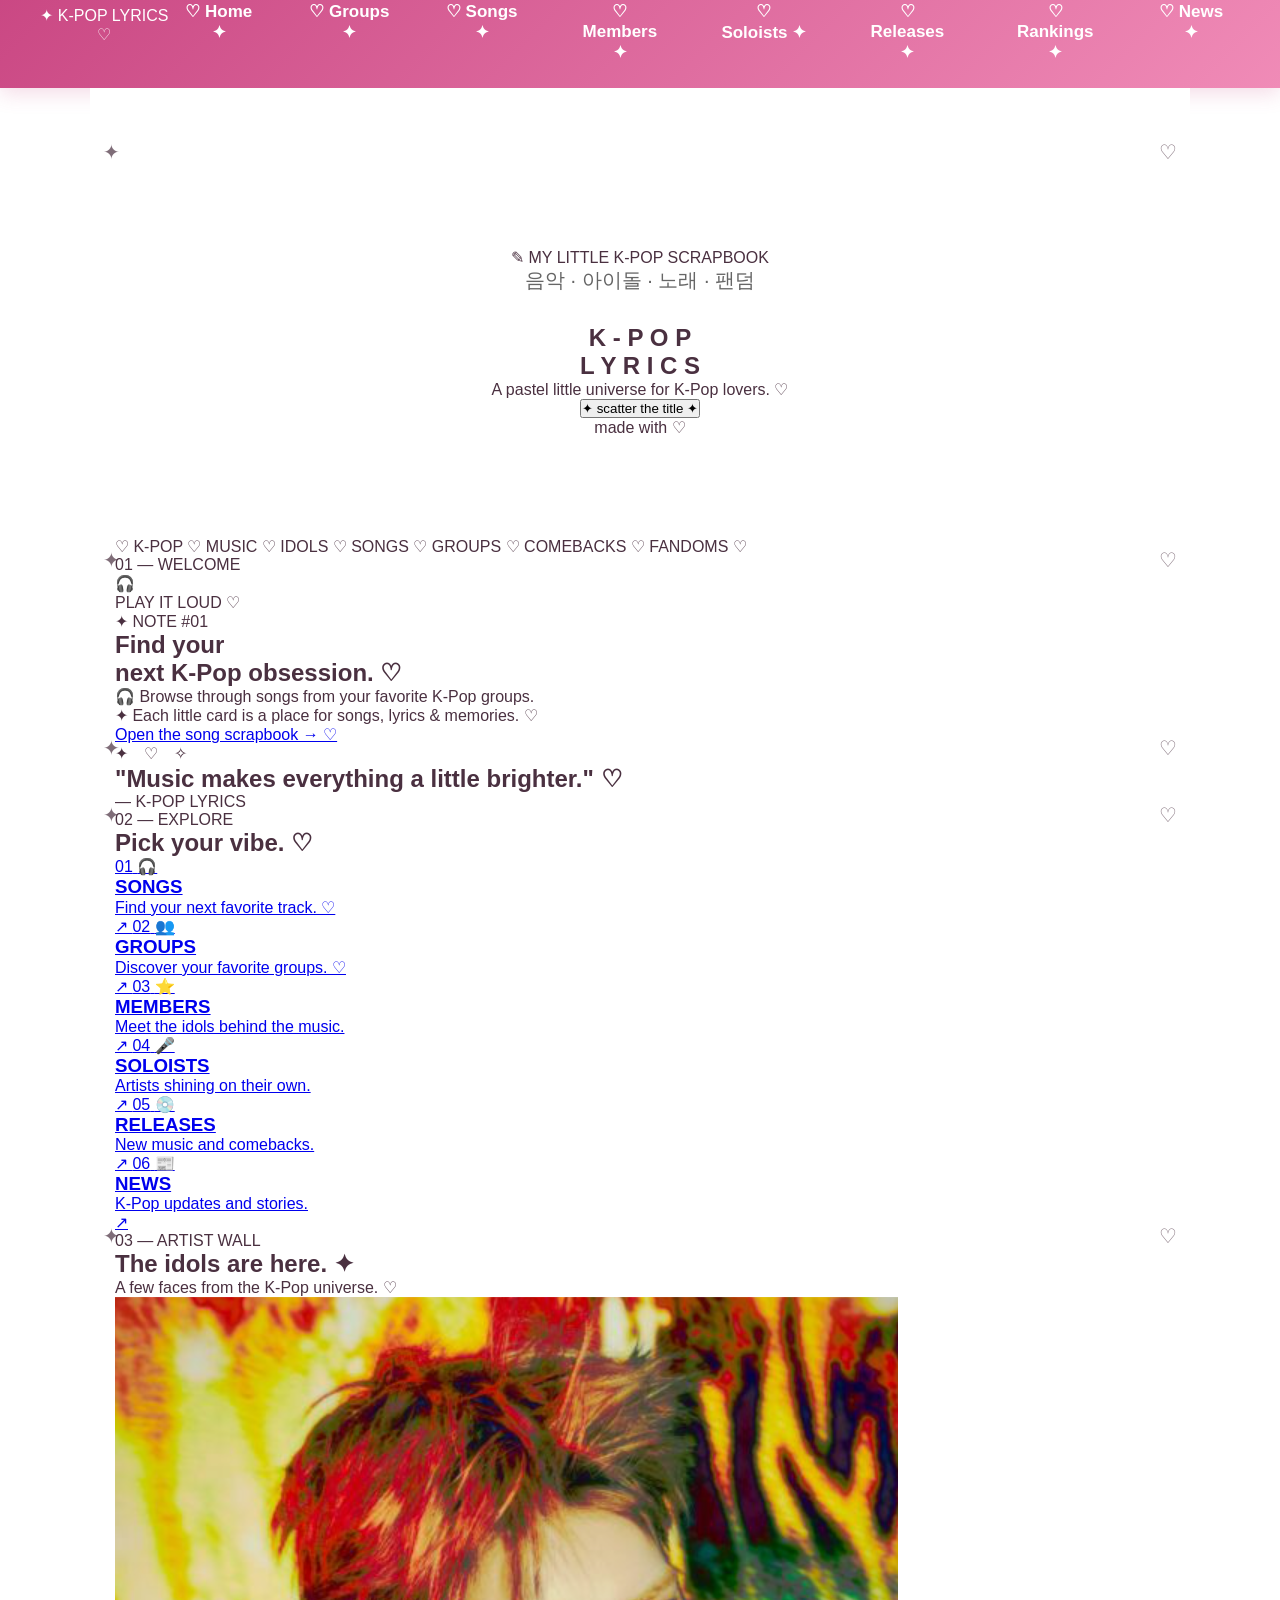
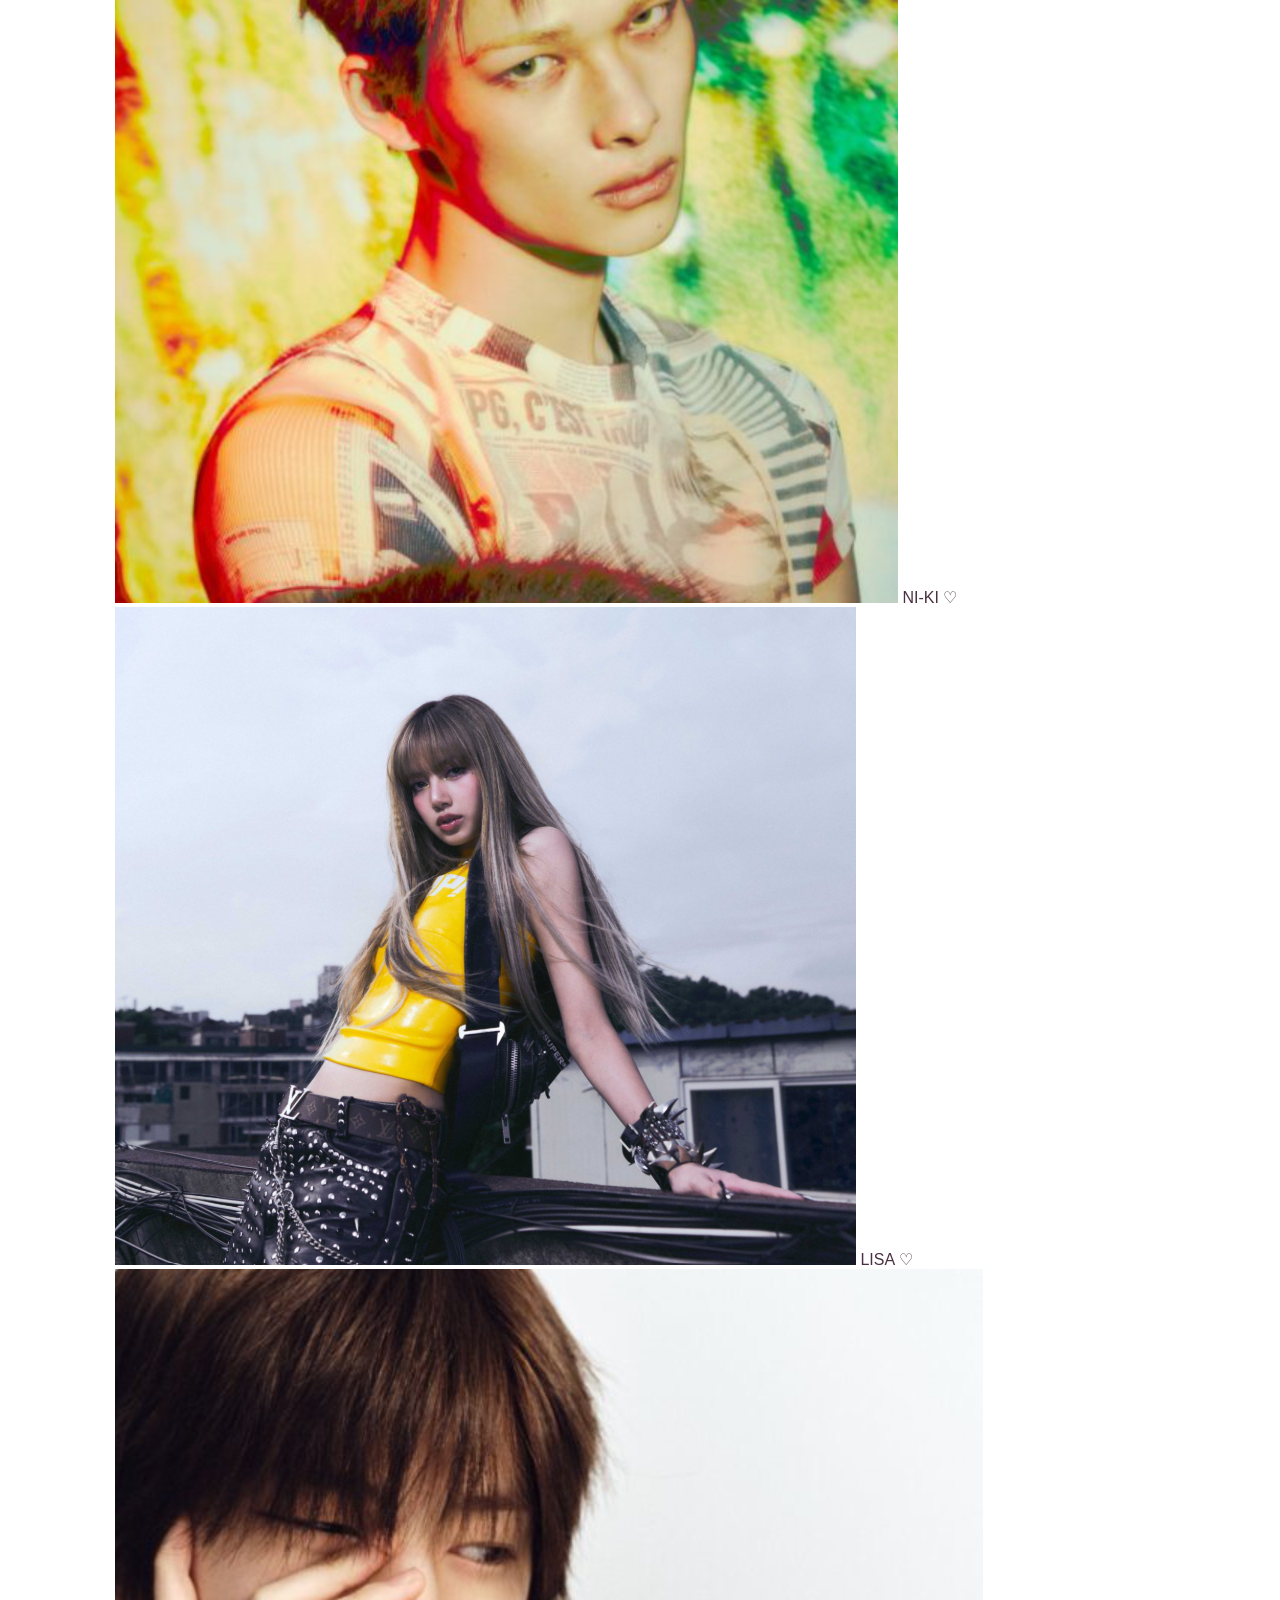
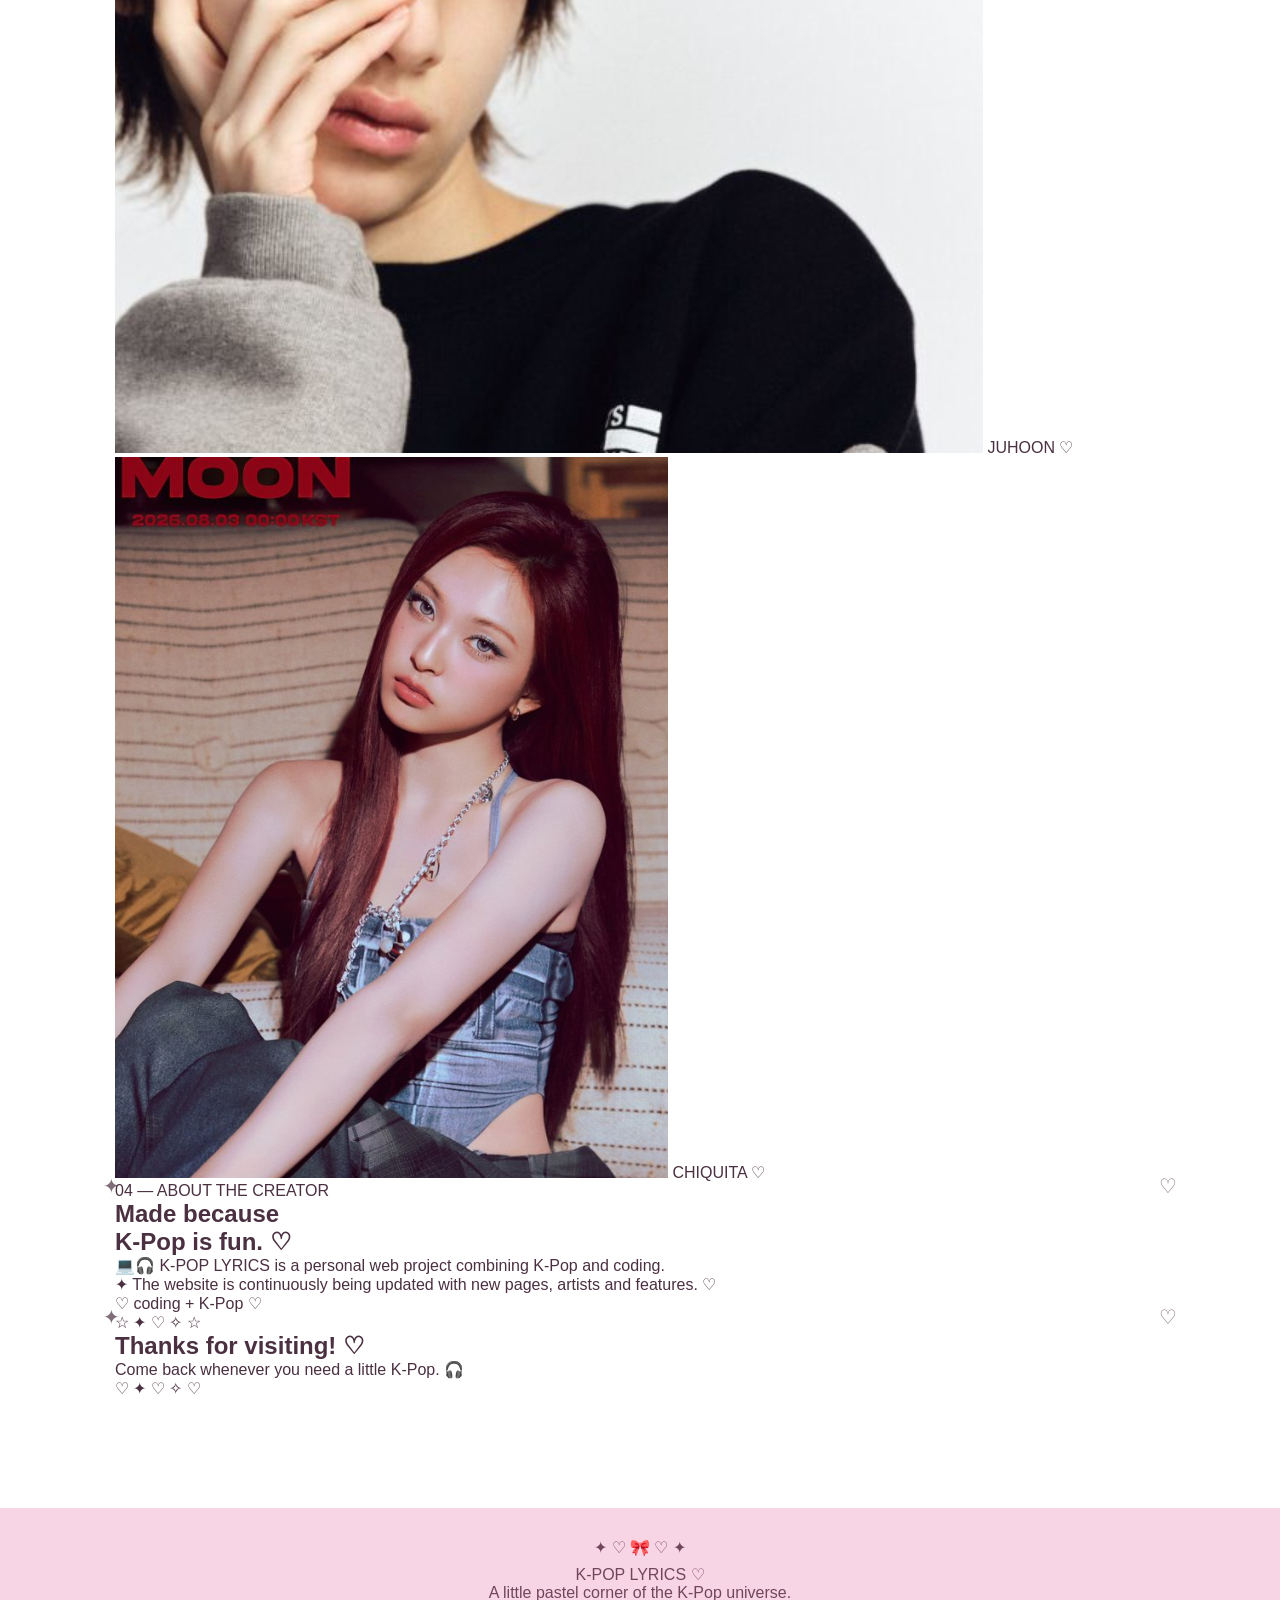
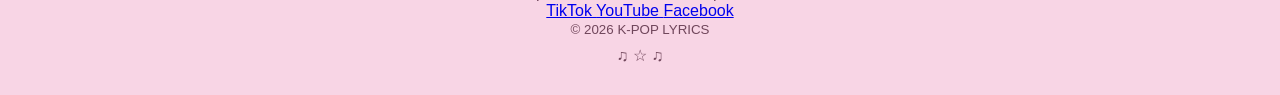
==== commit bf50d7a9: "Update index.html" ====
--- a/index.html
+++ b/index.html
@@ -1,1287 +1,637 @@
-```html
 <!DOCTYPE html>
 <html lang="en">
 
 <head>
-
     <meta charset="UTF-8">
     <meta name="viewport" content="width=device-width, initial-scale=1.0">
 
-    <title>K-POP LYRICS</title>
+    <title>K-POP LYRICS ♡</title>
 
     <link rel="stylesheet" href="style.css">
-
-    <style>
-
-        * {
-            box-sizing: border-box;
+</head>
+
+<body>
+
+    <!-- FLOATING IDOLS -->
+
+    <div class="floating-idols">
+
+        <img src="images/niki.png"
+             class="idol idol-1"
+             alt="Ni-ki">
+
+        <img src="images/lisa.png"
+             class="idol idol-2"
+             alt="Lisa">
+
+        <img src="images/juhoon.png"
+             class="idol idol-3"
+             alt="Juhoon">
+
+        <img src="images/chiquita.png"
+             class="idol idol-4"
+             alt="Chiquita">
+
+    </div>
+
+
+    <!-- DECORATIONS -->
+
+    <div class="sticker sticker-1">♡</div>
+    <div class="sticker sticker-2">✦</div>
+    <div class="sticker sticker-3">🎀</div>
+    <div class="sticker sticker-4">★</div>
+
+
+    <!-- HEADER -->
+
+    <header>
+
+        <div class="brand">
+            ✦ K-POP LYRICS ♡
+        </div>
+
+        <nav>
+
+            <a href="index.html">Home</a>
+            <a href="groups.html">Groups</a>
+            <a href="songs.html">Songs</a>
+            <a href="members.html">Members</a>
+            <a href="soloists.html">Soloists</a>
+            <a href="releases.html">Releases</a>
+            <a href="rankings.html">Rankings</a>
+            <a href="news.html">News</a>
+
+        </nav>
+
+    </header>
+
+
+    <main>
+
+
+        <!-- HERO -->
+
+        <section class="hero">
+
+            <div class="hero-note">
+                ✎ MY LITTLE K-POP SCRAPBOOK
+            </div>
+
+            <p class="small-korean">
+                음악 · 아이돌 · 노래 · 팬덤
+            </p>
+
+            <div class="title-paper">
+
+                <h1 id="main-title">
+
+                    <span>K</span>
+                    <span>-</span>
+                    <span>P</span>
+                    <span>O</span>
+                    <span>P</span>
+
+                    <br>
+
+                    <span>L</span>
+                    <span>Y</span>
+                    <span>R</span>
+                    <span>I</span>
+                    <span>C</span>
+                    <span>S</span>
+
+                </h1>
+
+            </div>
+
+            <div class="hero-description">
+
+                A pastel little universe
+                for K-Pop lovers. ♡
+
+            </div>
+
+            <button id="scatter-button">
+                ✦ scatter the title ✦
+            </button>
+
+            <div class="hero-note note-right">
+                made with ♡
+            </div>
+
+        </section>
+
+
+        <!-- TICKER -->
+
+        <div class="ticker">
+
+            ♡ K-POP ♡ MUSIC ♡ IDOLS ♡ SONGS ♡
+            GROUPS ♡ COMEBACKS ♡ FANDOMS ♡
+
+        </div>
+
+
+        <!-- WELCOME -->
+
+        <section class="welcome-section">
+
+            <div class="section-label">
+                01 — WELCOME
+            </div>
+
+            <div class="welcome-grid">
+
+
+                <!-- PHOTO -->
+
+                <div class="intro-photo">
+
+                    <div class="photo-frame">
+
+                        <div class="photo-placeholder">
+                            🎧
+                        </div>
+
+                        <span>
+                            PLAY IT LOUD ♡
+                        </span>
+
+                    </div>
+
+                </div>
+
+
+                <!-- NOTES -->
+
+                <div class="welcome-notes">
+
+                    <div class="paper-note pink-note">
+
+                        <p class="note-label">
+                            ✦ NOTE #01
+                        </p>
+
+                        <h2>
+                            Find your<br>
+                            next K-Pop obsession. ♡
+                        </h2>
+
+                    </div>
+
+
+                    <div class="paper-note blue-note">
+
+                        🎧 Browse through songs from
+                        your favorite K-Pop groups.
+
+                    </div>
+
+
+                    <div class="paper-note yellow-note">
+
+                        ✦ Each little card is a place
+                        for songs, lyrics & memories. ♡
+
+                    </div>
+
+
+                    <a href="songs.html"
+                       class="pink-button">
+
+                        Open the song scrapbook → ♡
+
+                    </a>
+
+                </div>
+
+            </div>
+
+        </section>
+
+
+        <!-- QUOTE -->
+
+        <section class="quote-card">
+
+            <div class="quote-stars">
+                ✦　♡　✧
+            </div>
+
+            <div class="quote-paper">
+
+                <h2>
+                    "Music makes everything
+                    a little brighter." ♡
+                </h2>
+
+            </div>
+
+            <p>
+                — K-POP LYRICS
+            </p>
+
+        </section>
+
+
+        <!-- EXPLORE -->
+
+        <section class="explore">
+
+            <div class="section-label">
+                02 — EXPLORE
+            </div>
+
+            <div class="heading-paper">
+
+                <h2>
+                    Pick your vibe. ♡
+                </h2>
+
+            </div>
+
+
+            <div class="explore-grid">
+
+
+                <a href="songs.html"
+                   class="explore-card card-pink">
+
+                    <span class="card-number">01</span>
+                    <span class="card-icon">🎧</span>
+
+                    <h3>SONGS</h3>
+
+                    <p>
+                        Find your next favorite track. ♡
+                    </p>
+
+                    <span class="arrow">↗</span>
+
+                </a>
+
+
+                <a href="groups.html"
+                   class="explore-card card-blue">
+
+                    <span class="card-number">02</span>
+                    <span class="card-icon">👥</span>
+
+                    <h3>GROUPS</h3>
+
+                    <p>
+                        Discover your favorite groups. ♡
+                    </p>
+
+                    <span class="arrow">↗</span>
+
+                </a>
+
+
+                <a href="members.html"
+                   class="explore-card card-yellow">
+
+                    <span class="card-number">03</span>
+                    <span class="card-icon">⭐</span>
+
+                    <h3>MEMBERS</h3>
+
+                    <p>
+                        Meet the idols behind the music.
+                    </p>
+
+                    <span class="arrow">↗</span>
+
+                </a>
+
+
+                <a href="soloists.html"
+                   class="explore-card card-green">
+
+                    <span class="card-number">04</span>
+                    <span class="card-icon">🎤</span>
+
+                    <h3>SOLOISTS</h3>
+
+                    <p>
+                        Artists shining on their own.
+                    </p>
+
+                    <span class="arrow">↗</span>
+
+                </a>
+
+
+                <a href="releases.html"
+                   class="explore-card card-purple">
+
+                    <span class="card-number">05</span>
+                    <span class="card-icon">💿</span>
+
+                    <h3>RELEASES</h3>
+
+                    <p>
+                        New music and comebacks.
+                    </p>
+
+                    <span class="arrow">↗</span>
+
+                </a>
+
+
+                <a href="news.html"
+                   class="explore-card card-orange">
+
+                    <span class="card-number">06</span>
+                    <span class="card-icon">📰</span>
+
+                    <h3>NEWS</h3>
+
+                    <p>
+                        K-Pop updates and stories.
+                    </p>
+
+                    <span class="arrow">↗</span>
+
+                </a>
+
+            </div>
+
+        </section>
+
+
+        <!-- ARTIST WALL -->
+
+        <section class="artist-section">
+
+            <div class="section-label">
+                03 — ARTIST WALL
+            </div>
+
+            <div class="heading-paper">
+
+                <h2>
+                    The idols are here. ✦
+                </h2>
+
+            </div>
+
+            <div class="artist-caption">
+
+                A few faces from the K-Pop universe. ♡
+
+            </div>
+
+
+            <div class="artist-wall">
+
+
+                <div class="artist-photo photo-one">
+
+                    <img src="images/niki.png"
+                         alt="Ni-ki">
+
+                    <span>
+                        NI-KI ♡
+                    </span>
+
+                </div>
+
+
+                <div class="artist-photo photo-two">
+
+                    <img src="images/lisa.png"
+                         alt="Lisa">
+
+                    <span>
+                        LISA ♡
+                    </span>
+
+                </div>
+
+
+                <div class="artist-photo photo-three">
+
+                    <img src="images/juhoon.png"
+                         alt="Juhoon">
+
+                    <span>
+                        JUHOON ♡
+                    </span>
+
+                </div>
+
+
+                <div class="artist-photo photo-four">
+
+                    <img src="images/chiquita.png"
+                         alt="Chiquita">
+
+                    <span>
+                        CHIQUITA ♡
+                    </span>
+
+                </div>
+
+            </div>
+
+        </section>
+
+
+        <!-- ABOUT -->
+
+        <section class="about-section">
+
+            <div class="about-card">
+
+                <div class="section-label">
+                    04 — ABOUT THE CREATOR
+                </div>
+
+                <div class="creator-title">
+
+                    <h2>
+                        Made because<br>
+                        K-Pop is fun. ♡
+                    </h2>
+
+                </div>
+
+                <div class="creator-note green-note">
+
+                    💻🎧 K-POP LYRICS is a personal
+                    web project combining K-Pop
+                    and coding.
+
+                </div>
+
+                <div class="creator-note pink-note">
+
+                    ✦ The website is continuously
+                    being updated with new pages,
+                    artists and features. ♡
+
+                </div>
+
+                <div class="about-sticker">
+                    ♡ coding + K-Pop ♡
+                </div>
+
+            </div>
+
+        </section>
+
+
+        <!-- FINAL -->
+
+        <section class="final-note">
+
+            <div class="final-stars">
+                ☆ ✦ ♡ ✧ ☆
+            </div>
+
+            <div class="final-paper">
+
+                <h2>
+                    Thanks for visiting! ♡
+                </h2>
+
+            </div>
+
+            <div class="final-message">
+
+                Come back whenever you need
+                a little K-Pop. 🎧
+
+            </div>
+
+            <div class="final-stars">
+                ♡ ✦ ♡ ✧ ♡
+            </div>
+
+        </section>
+
+    </main>
+
+
+    <!-- FOOTER -->
+
+    <footer>
+
+        <div class="footer-logo">
+            K-POP LYRICS ♡
+        </div>
+
+        <p>
+            A little pastel corner of the K-Pop universe.
+        </p>
+
+        <div class="social-links">
+
+            <a href="https://www.tiktok.com/@itxx_aeri_core"
+               target="_blank">
+                TikTok
+            </a>
+
+            <a href="https://www.youtube.com/@Itxx_aericore"
+               target="_blank">
+                YouTube
+            </a>
+
+            <a href="https://www.facebook.com/Ameliaanamtarain/"
+               target="_blank">
+                Facebook
+            </a>
+
+        </div>
+
+        <small>
+            © 2026 K-POP LYRICS
+        </small>
+
+    </footer>
+
+
+    <!-- TITLE SCATTER -->
+
+    <script>
+
+        const title =
+            document.getElementById("main-title");
+
+        const button =
+            document.getElementById("scatter-button");
+
+
+        function scatterTitle() {
+
+            const letters =
+                title.querySelectorAll("span");
+
+
+            letters.forEach((letter) => {
+
+                const x =
+                    Math.random() * 600 - 300;
+
+                const y =
+                    Math.random() * 400 - 200;
+
+                const rotation =
+                    Math.random() * 120 - 60;
+
+
+                letter.style.setProperty(
+                    "--x",
+                    x + "px"
+                );
+
+                letter.style.setProperty(
+                    "--y",
+                    y + "px"
+                );
+
+                letter.style.setProperty(
+                    "--rotation",
+                    rotation + "deg"
+                );
+
+                letter.classList.remove("scatter");
+
+                void letter.offsetWidth;
+
+                letter.classList.add("scatter");
+
+            });
+
+
+            setTimeout(() => {
+
+                letters.forEach((letter) => {
+
+                    letter.classList.remove("scatter");
+
+                });
+
+            }, 1700);
+
         }
 
-        body {
-            margin: 0;
-            font-family: Arial, sans-serif;
-
-            background:
-                radial-gradient(circle at 7% 14%, #eadfff 0 13px, transparent 14px),
-                radial-gradient(circle at 93% 17%, #dff3ff 0 12px, transparent 13px),
-                radial-gradient(circle at 7% 80%, #f2e4ff 0 11px, transparent 12px),
-                radial-gradient(circle at 94% 84%, #e2f5ff 0 12px, transparent 13px),
-                linear-gradient(135deg, #f8f3ff, #eef9ff, #fdf7ff);
-
-            color: #4d4366;
-            overflow-x: hidden;
-        }
-
-
-        /* ==================================================
-           FLOATING DECORATIONS
-           ================================================== */
-
-        .floating {
-            position: fixed;
-            z-index: 1;
-            pointer-events: none;
-            user-select: none;
-            font-size: 24px;
-            opacity: 0.75;
-        }
-
-        .float-1 {
-            top: 130px;
-            left: 18px;
-            animation: floatA 4s ease-in-out infinite;
-        }
-
-        .float-2 {
-            top: 260px;
-            left: 24px;
-            animation: floatB 4.5s ease-in-out infinite;
-        }
-
-        .float-3 {
-            top: 405px;
-            left: 15px;
-            animation: floatA 5s ease-in-out infinite;
-        }
-
-        .float-4 {
-            top: 135px;
-            right: 18px;
-            animation: floatB 4.2s ease-in-out infinite;
-        }
-
-        .float-5 {
-            top: 270px;
-            right: 24px;
-            animation: floatA 4.7s ease-in-out infinite;
-        }
-
-        .float-6 {
-            top: 410px;
-            right: 15px;
-            animation: floatB 5s ease-in-out infinite;
-        }
-
-        @keyframes floatA {
-
-            0%, 100% {
-                transform: translateY(0) rotate(-5deg);
-            }
-
-            50% {
-                transform: translateY(-9px) rotate(5deg);
-            }
-
-        }
-
-        @keyframes floatB {
-
-            0%, 100% {
-                transform: translateY(0) rotate(5deg);
-            }
-
-            50% {
-                transform: translateY(9px) rotate(-5deg);
-            }
-
-        }
-
-
-        /* ==================================================
-           HEADER
-           ================================================== */
-
-        header {
-            position: relative;
-            z-index: 10;
-
-            background: linear-gradient(90deg, #8060bd, #78a7d5);
-
-            padding: 24px 15px;
-
-            text-align: center;
-
-            color: white;
-
-            box-shadow: 0 7px 22px rgba(90, 70, 140, 0.2);
-        }
-
-        header h1 {
-            margin: 0 0 17px;
-
-            font-size: 34px;
-
-            letter-spacing: 4px;
-
-            text-shadow: 2px 2px 0 rgba(255,255,255,0.15);
-        }
-
-        nav {
-            display: flex;
-            justify-content: center;
-            flex-wrap: wrap;
-            gap: 9px;
-            <nav>
-    <a href="index.html">Home</a>
-    <a href="groups.html">Groups</a>
-    <a href="songs.html">Songs</a>
-    <a href="members.html">Members</a>
-    <a href="soloists.html">Soloists</a>
-    <a href="releases.html">Releases</a>
-    <a href="rankings.html">Rankings</a>
-    <a href="news.html">News</a>
-</nav>
-        }
-
-        nav a {
-            text-decoration: none;
-
-            color: white;
-
-            padding: 9px 14px;
-
-            border-radius: 25px;
-
-            background: rgba(255,255,255,0.16);
-
-            border: 1px solid rgba(255,255,255,0.23);
-
-            font-weight: bold;
-
-            transition: 0.3s;
-        }
-
-        nav a::before {
-            content: "♡ ";
-        }
-
-        nav a:hover {
-            background: white;
-
-            color: #7054a0;
-
-            transform: translateY(-3px);
-        }
-
-
-        /* ==================================================
-           MAIN
-           ================================================== */
-
-        .home-container {
-            position: relative;
-            z-index: 3;
-
-            width: 90%;
-
-            max-width: 1100px;
-
-            margin: 50px auto;
-        }
-
-
-        /* ==================================================
-           HERO
-           ================================================== */
-
-        .hero {
-            position: relative;
-
-            text-align: center;
-
-            padding: 62px 30px;
-
-            background: linear-gradient(
-                135deg,
-                rgba(255,255,255,0.97),
-                rgba(245,239,255,0.97),
-                rgba(239,249,255,0.97)
-            );
-
-            border-radius: 32px;
-
-            border: 2px solid #e1d6fa;
-
-            box-shadow: 0 10px 30px rgba(90,70,140,0.12);
-
-            overflow: hidden;
-        }
-
-        .hero::before {
-            content: "🎀";
-
-            position: absolute;
-
-            top: 18px;
-
-            left: 25px;
-
-            font-size: 26px;
-        }
-
-        .hero::after {
-            content: "✦";
-
-            position: absolute;
-
-            bottom: 18px;
-
-            right: 25px;
-
-            font-size: 25px;
-
-            color: #b59bdd;
-        }
-
-        .hero h2 {
-            margin: 0;
-
-            color: #674b9d;
-
-            font-size: 48px;
-
-            text-shadow: 2px 3px 0 #e3d8ff;
-        }
-
-        .hero p {
-            max-width: 780px;
-
-            margin: 20px auto 0;
-
-            color: #777;
-
-            font-size: 18px;
-
-            line-height: 1.8;
-        }
-
-
-        /* ==================================================
-           DECORATIVE TITLES
-           ================================================== */
-
-        .home-title {
-            text-align: center;
-
-            color: #674b9d;
-
-            font-size: 32px;
-
-            margin: 60px 0 22px;
-        }
-
-        .home-title::before {
-            content: "✦ ";
-
-            color: #a084d1;
-        }
-
-        .home-title::after {
-            content: " ✦";
-
-            color: #a084d1;
-        }
-
-
-        .cute-divider {
-            text-align: center;
-
-            color: #9a7bc9;
-
-            font-size: 22px;
-
-            letter-spacing: 8px;
-
-            margin: 32px 0;
-        }
-
-
-        /* ==================================================
-           INTRODUCTION
-           ================================================== */
-
-        .intro-box {
-            position: relative;
-
-            background: rgba(255,255,255,0.96);
-
-            padding: 32px;
-
-            border-radius: 25px;
-
-            border: 2px solid #e4daf8;
-
-            box-shadow: 0 8px 22px rgba(90,70,140,0.10);
-
-            overflow: hidden;
-        }
-
-        .intro-box::before {
-            content: "🎀";
-
-            position: absolute;
-
-            top: 17px;
-
-            left: 18px;
-
-            font-size: 23px;
-        }
-
-        .intro-box::after {
-            content: "♡";
-
-            position: absolute;
-
-            bottom: 17px;
-
-            right: 18px;
-
-            font-size: 22px;
-
-            color: #b096d8;
-        }
-
-        .intro-box h3 {
-            color: #7056a0;
-
-            font-size: 25px;
-
-            margin-top: 0;
-        }
-
-        .intro-box p {
-            color: #666;
-
-            line-height: 1.9;
-
-            font-size: 16px;
-        }
-
-
-        /* ==================================================
-           SOLOIST BOX
-           ================================================== */
-
-        .soloist-box {
-            position: relative;
-
-            background: rgba(255,255,255,0.96);
-
-            padding: 32px;
-
-            border-radius: 25px;
-
-            border: 2px solid #e4daf8;
-
-            box-shadow: 0 8px 22px rgba(90,70,140,0.10);
-        }
-
-        .soloist-box::before {
-            content: "🎤";
-
-            position: absolute;
-
-            top: 17px;
-
-            left: 18px;
-
-            font-size: 23px;
-        }
-
-        .soloist-box::after {
-            content: "✦";
-
-            position: absolute;
-
-            bottom: 17px;
-
-            right: 18px;
-
-            font-size: 22px;
-
-            color: #b096d8;
-        }
-
-        .soloist-intro {
-            text-align: center;
-
-            color: #777;
-
-            line-height: 1.8;
-
-            margin-bottom: 24px;
-        }
-
-        .soloist-grid {
-            display: grid;
-
-            grid-template-columns:
-                repeat(auto-fit, minmax(190px, 1fr));
-
-            gap: 20px;
-        }
-
-        .soloist-card {
-            position: relative;
-
-            background: white;
-
-            padding: 22px;
-
-            text-align: center;
-
-            border-radius: 20px;
-
-            border: 2px solid #e7ddf8;
-
-            box-shadow: 0 6px 18px rgba(90,70,140,0.08);
-
-            transition: 0.3s;
-
-            overflow: hidden;
-        }
-
-        .soloist-card::before {
-            content: "✧";
-
-            position: absolute;
-
-            top: 8px;
-
-            left: 10px;
-
-            color: #b298d9;
-        }
-
-        .soloist-card::after {
-            content: "♡";
-
-            position: absolute;
-
-            bottom: 8px;
-
-            right: 10px;
-
-            color: #b298d9;
-        }
-
-        .soloist-card:hover {
-            transform: translateY(-6px);
-
-            box-shadow: 0 12px 25px rgba(90,70,140,0.14);
-        }
-
-        .soloist-icon {
-            font-size: 42px;
-        }
-
-        .soloist-card h4 {
-            color: #6b5597;
-
-            margin: 12px 0 7px;
-
-            font-size: 20px;
-        }
-
-        .soloist-card p {
-            color: #777;
-
-            margin: 0;
-
-            line-height: 1.5;
-
-            font-size: 14px;
-        }
-
-        .soloist-button {
-            display: inline-block;
-
-            margin-top: 25px;
-
-            padding: 11px 24px;
-
-            border-radius: 23px;
-
-            background: linear-gradient(
-                90deg,
-                #b89bdd,
-                #91b9dc
-            );
-
-            color: white;
-
-            text-decoration: none;
-
-            font-weight: bold;
-
-            transition: 0.3s;
-        }
-
-        .soloist-button:hover {
-            transform: scale(1.05);
-        }
-
-
-        /* ==================================================
-           ABOUT ME
-           ================================================== */
-
-        .owner-box {
-            position: relative;
-
-            background: rgba(255,255,255,0.96);
-
-            padding: 32px;
-
-            border-radius: 25px;
-
-            border: 2px solid #e4daf8;
-
-            box-shadow: 0 8px 22px rgba(90,70,140,0.10);
-
-            overflow: hidden;
-        }
-
-        .owner-box::before {
-            content: "🌷";
-
-            position: absolute;
-
-            top: 17px;
-
-            left: 18px;
-
-            font-size: 23px;
-        }
-
-        .owner-box::after {
-            content: "♡";
-
-            position: absolute;
-
-            bottom: 17px;
-
-            right: 18px;
-
-            font-size: 22px;
-
-            color: #b096d8;
-        }
-
-        .owner-card {
-            text-align: center;
-
-            background: linear-gradient(
-                135deg,
-                #fbf8ff,
-                #f1faff
-            );
-
-            padding: 28px;
-
-            border-radius: 21px;
-
-            border: 2px dashed #d7c8f3;
-        }
-
-        .owner-icon {
-            font-size: 58px;
-
-            margin-bottom: 8px;
-        }
-
-        .owner-card h4 {
-            color: #624c93;
-
-            font-size: 27px;
-
-            margin: 10px 0 18px;
-        }
-
-        .owner-card p {
-            max-width: 720px;
-
-            margin: 10px auto;
-
-            color: #666;
-
-            line-height: 1.8;
-        }
-
-        .credit-note {
-            margin-top: 20px;
-
-            padding: 17px;
-
-            border-radius: 15px;
-
-            background: #f7f2ff;
-
-            border: 2px solid #e2d7f7;
-
-            color: #75658e;
-        }
-
-
-        /* ==================================================
-           EXPLORE WEBSITE
-           ================================================== */
-
-        .feature-grid {
-            display: grid;
-
-            grid-template-columns:
-                repeat(auto-fit, minmax(210px, 1fr));
-
-            gap: 20px;
-        }
-
-        .feature-card {
-            position: relative;
-
-            background: rgba(255,255,255,0.96);
-
-            padding: 27px;
-
-            text-align: center;
-
-            border-radius: 21px;
-
-            border: 2px solid #e7ddf9;
-
-            box-shadow: 0 6px 18px rgba(90,70,140,0.09);
-
-            transition: 0.3s;
-
-            overflow: hidden;
-        }
-
-        .feature-card::before {
-            content: "✦";
-
-            position: absolute;
-
-            top: 9px;
-
-            left: 12px;
-
-            color: #b298d9;
-        }
-
-        .feature-card::after {
-            content: "♡";
-
-            position: absolute;
-
-            bottom: 8px;
-
-            right: 12px;
-
-            color: #b298d9;
-        }
-
-        .feature-card:hover {
-            transform: translateY(-6px);
-
-            box-shadow: 0 12px 24px rgba(90,70,140,0.14);
-        }
-
-        .feature-card .icon {
-            font-size: 38px;
-        }
-
-        .feature-card h4 {
-            color: #6b5597;
-
-            margin: 12px 0 8px;
-
-            font-size: 20px;
-        }
-
-        .feature-card p {
-            color: #777;
-
-            line-height: 1.6;
-        }
-
-
-        /* ==================================================
-           WELCOME NOTE
-           ================================================== */
-
-        .welcome-note {
-            position: relative;
-
-            text-align: center;
-
-            margin-top: 45px;
-
-            padding: 28px;
-
-            border-radius: 23px;
-
-            background: linear-gradient(
-                135deg,
-                #faf7ff,
-                #eef9ff
-            );
-
-            color: #786a91;
-
-            border: 2px dashed #d9caf3;
-
-            font-size: 17px;
-
-            line-height: 1.7;
-        }
-
-        .welcome-note::before {
-            content: "✦  ♡  🎀  ♡  ✦";
-
-            display: block;
-
-            margin-bottom: 12px;
-
-            color: #a084d0;
-        }
-
-
-        /* ==================================================
-           FOOTER
-           ================================================== */
-
-        footer {
-            position: relative;
-
-            z-index: 5;
-
-            text-align: center;
-
-            background: linear-gradient(
-                90deg,
-                #6d559e,
-                #7399c5
-            );
-
-            color: white;
-
-            padding: 30px;
-
-            margin-top: 70px;
-        }
-
-        footer::before {
-            content: "✦ ♡ 🎀 ♫ 🎀 ♡ ✦";
-
-            display: block;
-
-            font-size: 20px;
-
-            margin-bottom: 10px;
-        }
-
-
-        /* ==================================================
-           MOBILE
-           ================================================== */
-
-        @media (max-width: 700px) {
-
-            .floating {
-                display: none;
-            }
-
-            .hero h2 {
-                font-size: 35px;
-            }
-
-            .hero p {
-                font-size: 16px;
-            }
-
-            .home-title {
-                font-size: 27px;
-            }
-
-            .intro-box,
-            .owner-box,
-            .soloist-box {
-                padding: 22px;
-            }
-
-        }
-
-    </style>
-
-</head>
-
-
-<body>
-
-
-<!-- ==================================================
-     FLOATING DECORATIONS
-     ================================================== -->
-
-<div class="floating float-1">🎀</div>
-<div class="floating float-2">✦</div>
-<div class="floating float-3">♡</div>
-
-<div class="floating float-4">♫</div>
-<div class="floating float-5">☆</div>
-<div class="floating float-6">✧</div>
-
-
-<!-- ==================================================
-     HEADER
-     ================================================== -->
-
-<header>
-
-    <h1>K-POP LYRICS</h1>
-
-    <nav>
-
-        <a href="index.html">Home</a>
-
-        <a href="groups.html">Groups</a>
-
-        <a href="songs.html">Songs</a>
-
-        <a href="members.html">Members</a>
-
-        <a href="soloists.html">Soloists</a>
-
-        <a href="releases.html">Releases</a>
-
-        <a href="rankings.html">Rankings</a>
-
-        <a href="news.html">News</a>
-
-    </nav>
-
-</header>
-
-
-<!-- ==================================================
-     MAIN
-     ================================================== -->
-
-<main class="home-container">
-
-
-    <!-- HERO -->
-
-    <section class="hero">
-
-        <h2>
-            🎀 Welcome to K-POP LYRICS 🎀
-        </h2>
-
-        <p>
-            ♡ Your little corner for K-Pop groups, songs, members,
-            soloists, releases, rankings and news! ♡
-        </p>
-
-        <div class="cute-divider">
-            ✦ ♡ 🎀 ♫ ✧ ☆ ♡ 🎀 ♫ ✦
-        </div>
-
-    </section>
-
-
-    <!-- WHAT IS K-POP -->
-
-    <h2 class="home-title">
-        ♡ What is K-Pop? ♡
-    </h2>
-
-    <section class="intro-box">
-
-        <h3>
-            🎵 About K-Pop
-        </h3>
-
-        <p>
-            K-Pop means Korean popular music. It is a style of music from South Korea
-            that combines catchy songs, singing, dancing, fashion, performances and
-            creative music videos.
-        </p>
-
-        <p>
-            K-Pop has become popular around the world, with fans enjoying many different
-            groups, artists and concepts. Every group has its own sound, style and identity.
-        </p>
-
-        <p>
-            This website is made to explore K-Pop groups, songs, members, soloists,
-            new releases, rankings and news all in one place!
-        </p>
-
-    </section>
-
-
-    <div class="cute-divider">
-        ♡ ✦ ♫ ✦ ♡
-    </div>
-
-
-    <!-- SOLOISTS -->
-
-    <h2 class="home-title">
-        🎤 Soloists 🎤
-    </h2>
-
-    <section class="soloist-box">
-
-        <div class="soloist-intro">
-            ♡ Discover talented K-Pop artists who shine on their own! ♡
-        </div>
-
-
-        <div class="soloist-grid">
-
-
-            <div class="soloist-card">
-
-                <div class="soloist-icon">
-                    🌷
-                </div>
-
-                <h4>
-                    JESSI
-                </h4>
-
-                <p>
-                    Soloist • Rapper • Singer
-                </p>
-
-            </div>
-
-
-            <div class="soloist-card">
-
-                <div class="soloist-icon">
-                    🌼
-                </div>
-
-                <h4>
-                    YENA
-                </h4>
-
-                <p>
-                    Soloist • Singer
-                </p>
-
-            </div>
-
-
-            <div class="soloist-card">
-
-                <div class="soloist-icon">
-                    ⭐
-                </div>
-
-                <h4>
-                    EVAN
-                </h4>
-
-                <p>
-                    Soloist • Singer • Songwriter
-                </p>
-
-            </div>
-
-
-            <div class="soloist-card">
-
-                <div class="soloist-icon">
-                    💜
-                </div>
-
-                <h4>
-                    MORE
-                </h4>
-
-                <p>
-                    More artists can be added!
-                </p>
-
-            </div>
-
-        </div>
-
-
-        <div style="text-align:center;">
-
-            <a href="soloists.html"
-               class="soloist-button">
-
-                🎤 Explore Soloists ♡
-
-            </a>
-
-        </div>
-
-    </section>
-
-
-    <div class="cute-divider">
-        ✦ ♡ 🎀 ♫ 🎤 ♫ 🎀 ♡ ✦
-    </div>
-
-
-    <!-- ABOUT ME -->
-
-    <h2 class="home-title">
-        🎀 About Me 🎀
-    </h2>
-
-    <section class="owner-box">
-
-        <div class="owner-card">
-
-            <div class="owner-icon">
-                🌷
-            </div>
-
-            <h4>
-                The Creator of K-POP LYRICS
-            </h4>
-
-            <p>
-                Hi! I'm a girl from Pakistan who is currently focused on my studies
-                while also loving coding and creating websites. 💻♡
-            </p>
-
-            <p>
-                I created K-POP LYRICS because I love K-Pop and wanted to make
-                a fun website where fans can explore groups, songs, members,
-                soloists and more.
-            </p>
-
-            <p>
-                Coding is something I enjoy learning alongside my studies,
-                and this website is one of my projects. 🎀✨
-            </p>
-
-            <div class="credit-note">
-
-                <strong>
-                    ♡ Please respect my work!
-                </strong>
-
-                <br><br>
-
-                Please do not copy my personal information or my website content.
-                If you share or post about my website, please give credit to me
-                as the creator.
-
-            </div>
-
-            <div class="cute-divider">
-                ✦ ♡ 🎀 💻 🎀 ♡ ✦
-            </div>
-
-            <p>
-                Thank you for visiting K-POP LYRICS! 💜
-            </p>
-
-        </div>
-
-    </section>
-
-
-    <div class="cute-divider">
-        ♡ ✦ 🎀 ✦ ♡
-    </div>
-
-
-    <!-- EXPLORE -->
-
-    <h2 class="home-title">
-        ✦ Explore the Website ✦
-    </h2>
-
-
-    <div class="feature-grid">
-
-
-        <div class="feature-card">
-
-            <div class="icon">
-                🎵
-            </div>
-
-            <h4>
-                Songs
-            </h4>
-
-            <p>
-                Explore K-Pop songs and lyric sections.
-            </p>
-
-        </div>
-
-
-        <div class="feature-card">
-
-            <div class="icon">
-                👥
-            </div>
-
-            <h4>
-                Groups
-            </h4>
-
-            <p>
-                Discover different K-Pop groups.
-            </p>
-
-        </div>
-
-
-        <div class="feature-card">
-
-            <div class="icon">
-                🌟
-            </div>
-
-            <h4>
-                Members
-            </h4>
-
-            <p>
-                Meet the members and view their information.
-            </p>
-
-        </div>
-
-
-        <div class="feature-card">
-
-            <div class="icon">
-                🎤
-            </div>
-
-            <h4>
-                Soloists
-            </h4>
-
-            <p>
-                Discover artists who shine as solo performers.
-            </p>
-
-        </div>
-
-
-        <div class="feature-card">
-
-            <div class="icon">
-                📅
-            </div>
-
-            <h4>
-                Releases
-            </h4>
-
-            <p>
-                Keep up with new and upcoming K-Pop releases.
-            </p>
-
-        </div>
-
-
-        <div class="feature-card">
-
-            <div class="icon">
-                🏆
-            </div>
-
-            <h4>
-                Rankings
-            </h4>
-
-            <p>
-                Check fun K-Pop group, song and artist rankings.
-            </p>
-
-        </div>
-
-
-        <div class="feature-card">
-
-            <div class="icon">
-                📰
-            </div>
-
-            <h4>
-                News
-            </h4>
-
-            <p>
-                Read the latest K-Pop updates and stories.
-            </p>
-
-        </div>
-
-    </div>
-
-
-    <!-- WELCOME -->
-
-    <div class="welcome-note">
-
-        Thank you for visiting K-POP LYRICS! ♡
-
-        <br><br>
-
-        ✦ Made with love for K-Pop fans ✦
-
-    </div>
-
-
-    <div class="cute-divider">
-        ♡ ✦ 🎀 ♫ ✧ ☆ ✧ ♫ 🎀 ✦ ♡
-    </div>
-
-
-</main>
-
-
-<!-- FOOTER -->
-
-<footer>
-
-    <p>
-        ♡ K-POP LYRICS ♡
-    </p>
-
-</footer>
-
+
+        title.addEventListener(
+            "click",
+            scatterTitle
+        );
+
+
+        button.addEventListener(
+            "click",
+            scatterTitle
+        );
+
+    </script>
 
 </body>
 
 </html>
-```
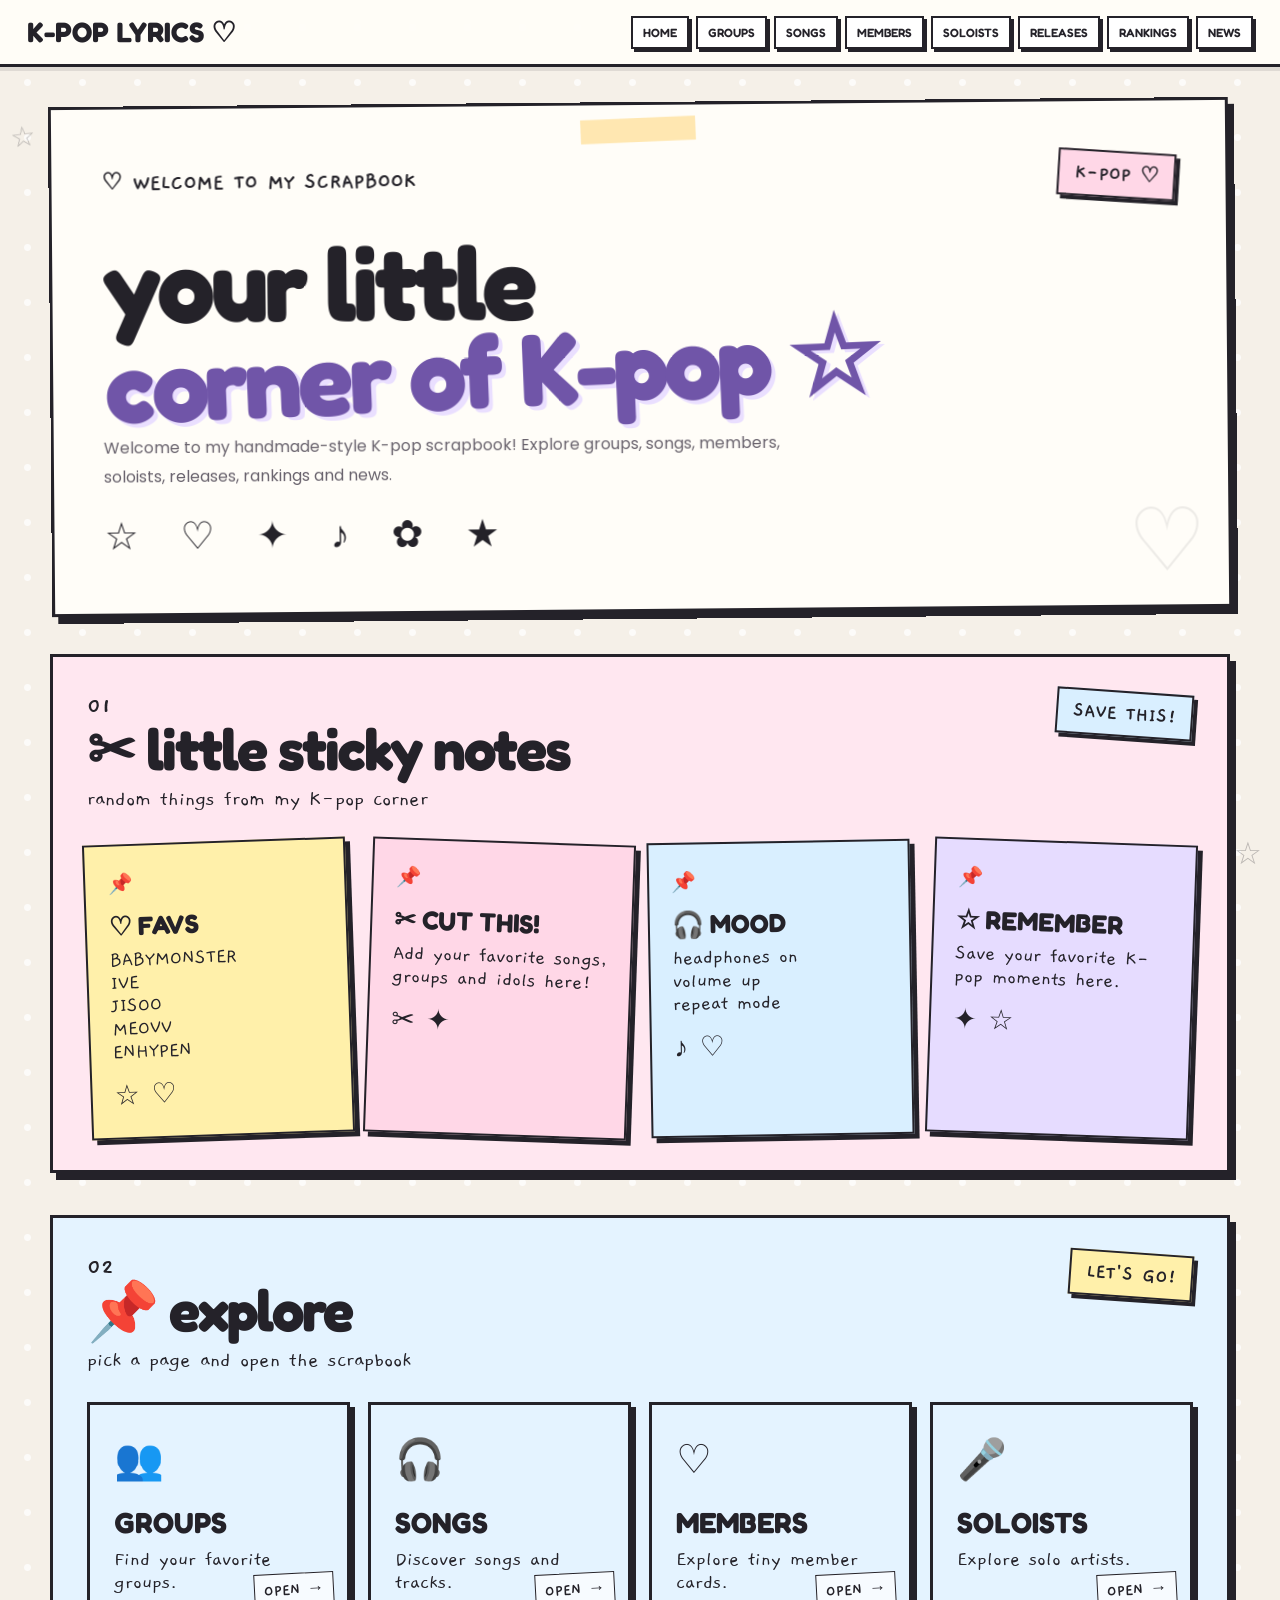
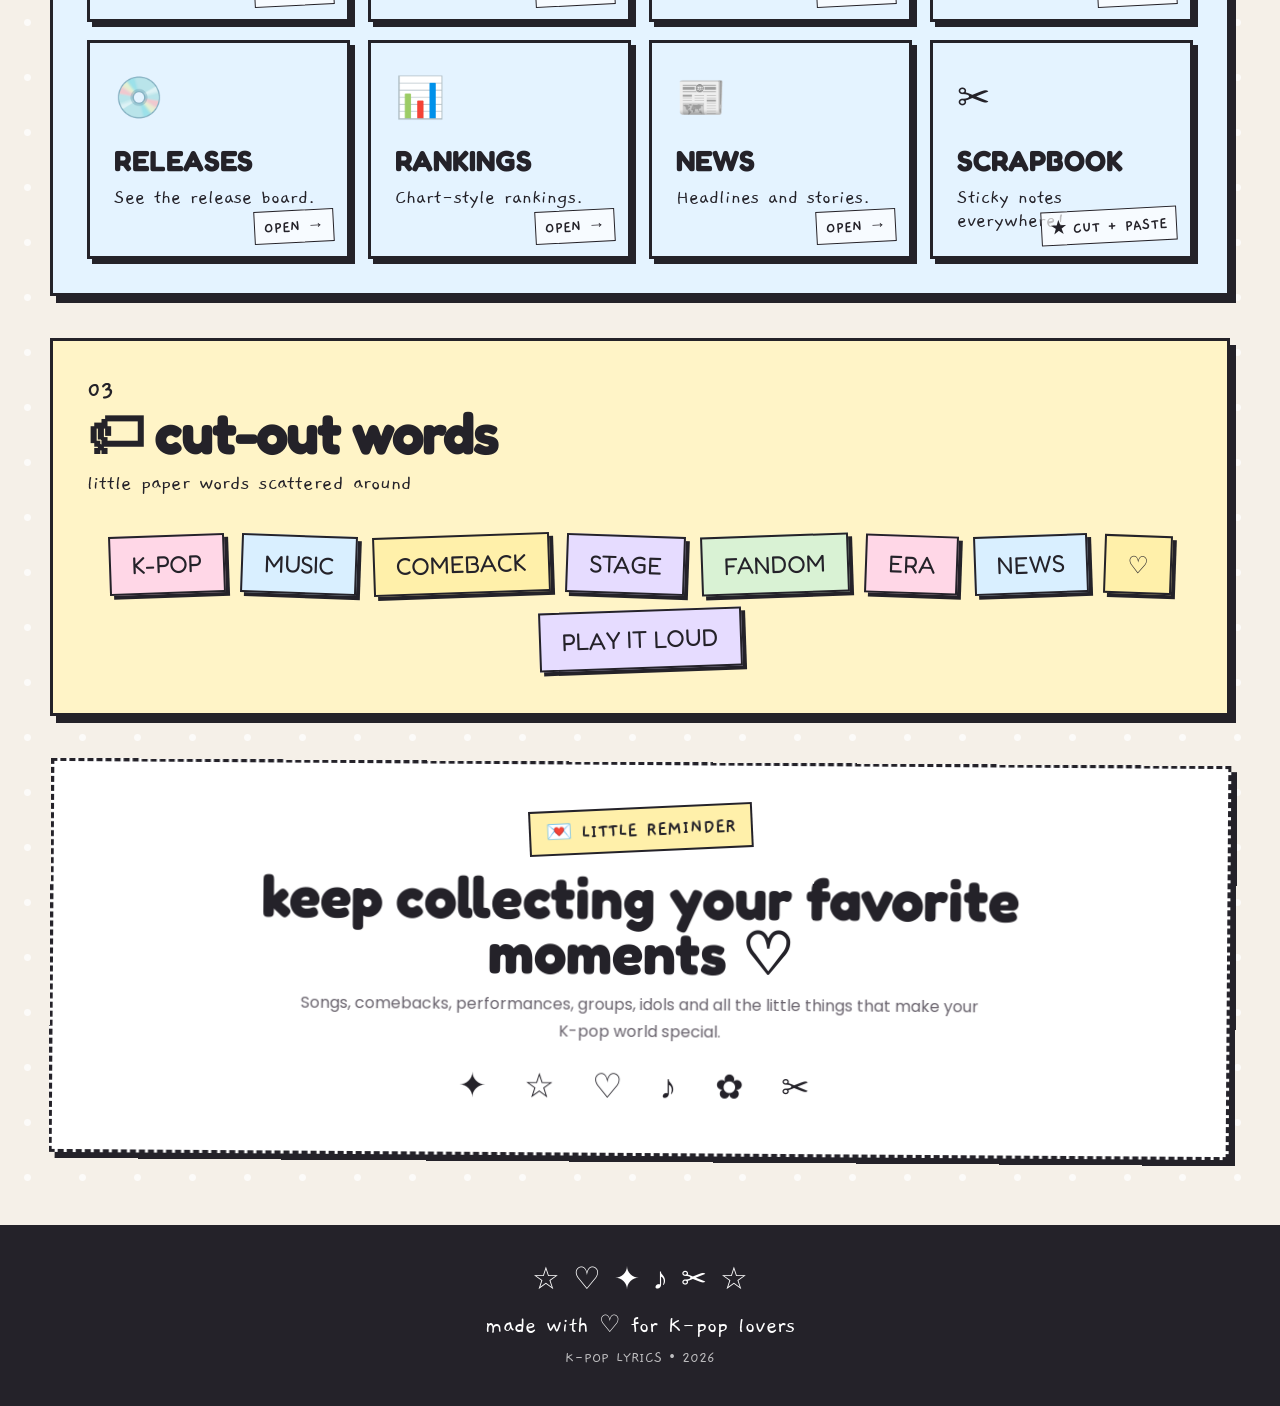
==== commit b643919e: "updated" ====
--- a/index.html
+++ b/index.html
@@ -12,626 +12,486 @@
 
 <body>
 
-    <!-- FLOATING IDOLS -->
-
-    <div class="floating-idols">
-
-        <img src="images/niki.png"
-             class="idol idol-1"
-             alt="Ni-ki">
-
-        <img src="images/lisa.png"
-             class="idol idol-2"
-             alt="Lisa">
-
-        <img src="images/juhoon.png"
-             class="idol idol-3"
-             alt="Juhoon">
-
-        <img src="images/chiquita.png"
-             class="idol idol-4"
-             alt="Chiquita">
-
+<header>
+
+    <div class="logo">
+        K-POP LYRICS ♡
     </div>
 
-
-    <!-- DECORATIONS -->
-
-    <div class="sticker sticker-1">♡</div>
-    <div class="sticker sticker-2">✦</div>
-    <div class="sticker sticker-3">🎀</div>
-    <div class="sticker sticker-4">★</div>
-
-
-    <!-- HEADER -->
-
-    <header>
-
-        <div class="brand">
-            ✦ K-POP LYRICS ♡
-        </div>
-
-        <nav>
-
-            <a href="index.html">Home</a>
-            <a href="groups.html">Groups</a>
-            <a href="songs.html">Songs</a>
-            <a href="members.html">Members</a>
-            <a href="soloists.html">Soloists</a>
-            <a href="releases.html">Releases</a>
-            <a href="rankings.html">Rankings</a>
-            <a href="news.html">News</a>
-
-        </nav>
-
-    </header>
-
-
-    <main>
-
-
-        <!-- HERO -->
-
-        <section class="hero">
-
-            <div class="hero-note">
-                ✎ MY LITTLE K-POP SCRAPBOOK
-            </div>
-
-            <p class="small-korean">
-                음악 · 아이돌 · 노래 · 팬덤
-            </p>
-
-            <div class="title-paper">
-
-                <h1 id="main-title">
-
-                    <span>K</span>
-                    <span>-</span>
-                    <span>P</span>
-                    <span>O</span>
-                    <span>P</span>
-
-                    <br>
-
-                    <span>L</span>
-                    <span>Y</span>
-                    <span>R</span>
-                    <span>I</span>
-                    <span>C</span>
-                    <span>S</span>
-
-                </h1>
-
-            </div>
-
-            <div class="hero-description">
-
-                A pastel little universe
-                for K-Pop lovers. ♡
-
-            </div>
-
-            <button id="scatter-button">
-                ✦ scatter the title ✦
-            </button>
-
-            <div class="hero-note note-right">
-                made with ♡
-            </div>
-
-        </section>
-
-
-        <!-- TICKER -->
-
-        <div class="ticker">
-
-            ♡ K-POP ♡ MUSIC ♡ IDOLS ♡ SONGS ♡
-            GROUPS ♡ COMEBACKS ♡ FANDOMS ♡
-
-        </div>
-
-
-        <!-- WELCOME -->
-
-        <section class="welcome-section">
-
-            <div class="section-label">
-                01 — WELCOME
-            </div>
-
-            <div class="welcome-grid">
-
-
-                <!-- PHOTO -->
-
-                <div class="intro-photo">
-
-                    <div class="photo-frame">
-
-                        <div class="photo-placeholder">
-                            🎧
-                        </div>
-
-                        <span>
-                            PLAY IT LOUD ♡
-                        </span>
-
-                    </div>
-
-                </div>
-
-
-                <!-- NOTES -->
-
-                <div class="welcome-notes">
-
-                    <div class="paper-note pink-note">
-
-                        <p class="note-label">
-                            ✦ NOTE #01
-                        </p>
-
-                        <h2>
-                            Find your<br>
-                            next K-Pop obsession. ♡
-                        </h2>
-
-                    </div>
-
-
-                    <div class="paper-note blue-note">
-
-                        🎧 Browse through songs from
-                        your favorite K-Pop groups.
-
-                    </div>
-
-
-                    <div class="paper-note yellow-note">
-
-                        ✦ Each little card is a place
-                        for songs, lyrics & memories. ♡
-
-                    </div>
-
-
-                    <a href="songs.html"
-                       class="pink-button">
-
-                        Open the song scrapbook → ♡
-
-                    </a>
-
-                </div>
-
-            </div>
-
-        </section>
-
-
-        <!-- QUOTE -->
-
-        <section class="quote-card">
-
-            <div class="quote-stars">
-                ✦　♡　✧
-            </div>
-
-            <div class="quote-paper">
+    <nav>
+        <a href="index.html">HOME</a>
+        <a href="groups.html">GROUPS</a>
+        <a href="songs.html">SONGS</a>
+        <a href="members.html">MEMBERS</a>
+        <a href="soloists.html">SOLOISTS</a>
+        <a href="releases.html">RELEASES</a>
+        <a href="rankings.html">RANKINGS</a>
+        <a href="news.html">NEWS</a>
+    </nav>
+
+</header>
+
+
+<main>
+
+    <!-- ================= HERO ================= -->
+
+    <section class="hero-box">
+
+        <div class="hero-top">
+
+            <div class="tiny-label">
+                ♡ WELCOME TO MY SCRAPBOOK
+            </div>
+
+            <div class="sticker sticker-pink">
+                K-POP ♡
+            </div>
+
+        </div>
+
+        <h1>
+            your little<br>
+            <span>corner of K-pop ☆</span>
+        </h1>
+
+        <p class="hero-text">
+            Welcome to my handmade-style K-pop scrapbook!
+            Explore groups, songs, members, soloists,
+            releases, rankings and news.
+        </p>
+
+        <div class="music-doodles">
+            ☆ ♡ ✦ ♪ ✿ ★
+        </div>
+
+    </section>
+
+
+    <!-- ================= STICKY NOTES ================= -->
+
+    <section class="section-box pink-box">
+
+        <div class="section-heading">
+
+            <div>
+                <span class="paper-number">01</span>
 
                 <h2>
-                    "Music makes everything
-                    a little brighter." ♡
+                    ✂ little sticky notes
                 </h2>
 
-            </div>
-
-            <p>
-                — K-POP LYRICS
-            </p>
-
-        </section>
-
-
-        <!-- EXPLORE -->
-
-        <section class="explore">
-
-            <div class="section-label">
-                02 — EXPLORE
-            </div>
-
-            <div class="heading-paper">
+                <p>
+                    random things from my K-pop corner
+                </p>
+            </div>
+
+            <div class="sticker sticker-blue">
+                SAVE THIS!
+            </div>
+
+        </div>
+
+
+        <div class="sticky-container">
+
+            <div class="sticky-note yellow-note">
+
+                <span class="pin">📌</span>
+
+                <h3>♡ FAVS</h3>
+
+                <p>
+                    BABYMONSTER<br>
+                    IVE<br>
+                    JISOO<br>
+                    MEOVV<br>
+                    ENHYPEN<br>
+                 
+                </p>
+
+                <div class="tiny-doodle">
+                    ☆ ♡
+                </div>
+
+            </div>
+
+
+            <div class="sticky-note pink-note">
+
+                <span class="pin">📌</span>
+
+                <h3>✂ CUT THIS!</h3>
+
+                <p>
+                    Add your favorite songs,
+                    groups and idols here!
+                </p>
+
+                <div class="tiny-doodle">
+                    ✂ ✦
+                </div>
+
+            </div>
+
+
+            <div class="sticky-note blue-note">
+
+                <span class="pin">📌</span>
+
+                <h3>🎧 MOOD</h3>
+
+                <p>
+                    headphones on<br>
+                    volume up<br>
+                    repeat mode
+                </p>
+
+                <div class="tiny-doodle">
+                    ♪ ♡
+                </div>
+
+            </div>
+
+
+            <div class="sticky-note purple-note">
+
+                <span class="pin">📌</span>
+
+                <h3>☆ REMEMBER</h3>
+
+                <p>
+                    Save your favorite
+                    K-pop moments here.
+                </p>
+
+                <div class="tiny-doodle">
+                    ✦ ☆
+                </div>
+
+            </div>
+
+        </div>
+
+    </section>
+
+
+    <!-- ================= EXPLORE ================= -->
+
+    <section class="section-box blue-box">
+
+        <div class="section-heading">
+
+            <div>
+
+                <span class="paper-number">
+                    02
+                </span>
 
                 <h2>
-                    Pick your vibe. ♡
+                    📌 explore
                 </h2>
 
-            </div>
-
-
-            <div class="explore-grid">
-
-
-                <a href="songs.html"
-                   class="explore-card card-pink">
-
-                    <span class="card-number">01</span>
-                    <span class="card-icon">🎧</span>
-
-                    <h3>SONGS</h3>
-
-                    <p>
-                        Find your next favorite track. ♡
-                    </p>
-
-                    <span class="arrow">↗</span>
-
-                </a>
-
-
-                <a href="groups.html"
-                   class="explore-card card-blue">
-
-                    <span class="card-number">02</span>
-                    <span class="card-icon">👥</span>
-
-                    <h3>GROUPS</h3>
-
-                    <p>
-                        Discover your favorite groups. ♡
-                    </p>
-
-                    <span class="arrow">↗</span>
-
-                </a>
-
-
-                <a href="members.html"
-                   class="explore-card card-yellow">
-
-                    <span class="card-number">03</span>
-                    <span class="card-icon">⭐</span>
-
-                    <h3>MEMBERS</h3>
-
-                    <p>
-                        Meet the idols behind the music.
-                    </p>
-
-                    <span class="arrow">↗</span>
-
-                </a>
-
-
-                <a href="soloists.html"
-                   class="explore-card card-green">
-
-                    <span class="card-number">04</span>
-                    <span class="card-icon">🎤</span>
-
-                    <h3>SOLOISTS</h3>
-
-                    <p>
-                        Artists shining on their own.
-                    </p>
-
-                    <span class="arrow">↗</span>
-
-                </a>
-
-
-                <a href="releases.html"
-                   class="explore-card card-purple">
-
-                    <span class="card-number">05</span>
-                    <span class="card-icon">💿</span>
-
-                    <h3>RELEASES</h3>
-
-                    <p>
-                        New music and comebacks.
-                    </p>
-
-                    <span class="arrow">↗</span>
-
-                </a>
-
-
-                <a href="news.html"
-                   class="explore-card card-orange">
-
-                    <span class="card-number">06</span>
-                    <span class="card-icon">📰</span>
-
-                    <h3>NEWS</h3>
-
-                    <p>
-                        K-Pop updates and stories.
-                    </p>
-
-                    <span class="arrow">↗</span>
-
-                </a>
-
-            </div>
-
-        </section>
-
-
-        <!-- ARTIST WALL -->
-
-        <section class="artist-section">
-
-            <div class="section-label">
-                03 — ARTIST WALL
-            </div>
-
-            <div class="heading-paper">
+                <p>
+                    pick a page and open the scrapbook
+                </p>
+
+            </div>
+
+            <div class="sticker sticker-yellow">
+                LET'S GO!
+            </div>
+
+        </div>
+
+
+        <div class="explore-grid">
+
+
+            <a href="groups.html" class="explore-card card-pink">
+
+                <div class="explore-icon">
+                    👥
+                </div>
+
+                <div class="explore-title">
+                    GROUPS
+                </div>
+
+                <div class="explore-text">
+                    Find your favorite groups.
+                </div>
+
+                <span class="mini-tape">
+                    OPEN →
+                </span>
+
+            </a>
+
+
+            <a href="songs.html" class="explore-card card-blue">
+
+                <div class="explore-icon">
+                    🎧
+                </div>
+
+                <div class="explore-title">
+                    SONGS
+                </div>
+
+                <div class="explore-text">
+                    Discover songs and tracks.
+                </div>
+
+                <span class="mini-tape">
+                    OPEN →
+                </span>
+
+            </a>
+
+
+            <a href="members.html" class="explore-card card-yellow">
+
+                <div class="explore-icon">
+                    ♡
+                </div>
+
+                <div class="explore-title">
+                    MEMBERS
+                </div>
+
+                <div class="explore-text">
+                    Explore tiny member cards.
+                </div>
+
+                <span class="mini-tape">
+                    OPEN →
+                </span>
+
+            </a>
+
+
+            <a href="soloists.html" class="explore-card card-purple">
+
+                <div class="explore-icon">
+                    🎤
+                </div>
+
+                <div class="explore-title">
+                    SOLOISTS
+                </div>
+
+                <div class="explore-text">
+                    Explore solo artists.
+                </div>
+
+                <span class="mini-tape">
+                    OPEN →
+                </span>
+
+            </a>
+
+
+            <a href="releases.html" class="explore-card card-green">
+
+                <div class="explore-icon">
+                    💿
+                </div>
+
+                <div class="explore-title">
+                    RELEASES
+                </div>
+
+                <div class="explore-text">
+                    See the release board.
+                </div>
+
+                <span class="mini-tape">
+                    OPEN →
+                </span>
+
+            </a>
+
+
+            <a href="rankings.html" class="explore-card card-blue">
+
+                <div class="explore-icon">
+                    📊
+                </div>
+
+                <div class="explore-title">
+                    RANKINGS
+                </div>
+
+                <div class="explore-text">
+                    Chart-style rankings.
+                </div>
+
+                <span class="mini-tape">
+                    OPEN →
+                </span>
+
+            </a>
+
+
+            <a href="news.html" class="explore-card card-pink">
+
+                <div class="explore-icon">
+                    📰
+                </div>
+
+                <div class="explore-title">
+                    NEWS
+                </div>
+
+                <div class="explore-text">
+                    Headlines and stories.
+                </div>
+
+                <span class="mini-tape">
+                    OPEN →
+                </span>
+
+            </a>
+
+
+            <div class="explore-card card-purple">
+
+                <div class="explore-icon">
+                    ✂
+                </div>
+
+                <div class="explore-title">
+                    SCRAPBOOK
+                </div>
+
+                <div class="explore-text">
+                    Sticky notes everywhere!
+                </div>
+
+                <span class="mini-tape">
+                    ★ CUT + PASTE
+                </span>
+
+            </div>
+
+
+        </div>
+
+    </section>
+
+
+    <!-- ================= CUT OUTS ================= -->
+
+    <section class="section-box yellow-box">
+
+        <div class="section-heading">
+
+            <div>
+
+                <span class="paper-number">
+                    03
+                </span>
 
                 <h2>
-                    The idols are here. ✦
+                    🏷 cut-out words
                 </h2>
 
-            </div>
-
-            <div class="artist-caption">
-
-                A few faces from the K-Pop universe. ♡
-
-            </div>
-
-
-            <div class="artist-wall">
-
-
-                <div class="artist-photo photo-one">
-
-                    <img src="images/niki.png"
-                         alt="Ni-ki">
-
-                    <span>
-                        NI-KI ♡
-                    </span>
-
-                </div>
-
-
-                <div class="artist-photo photo-two">
-
-                    <img src="images/lisa.png"
-                         alt="Lisa">
-
-                    <span>
-                        LISA ♡
-                    </span>
-
-                </div>
-
-
-                <div class="artist-photo photo-three">
-
-                    <img src="images/juhoon.png"
-                         alt="Juhoon">
-
-                    <span>
-                        JUHOON ♡
-                    </span>
-
-                </div>
-
-
-                <div class="artist-photo photo-four">
-
-                    <img src="images/chiquita.png"
-                         alt="Chiquita">
-
-                    <span>
-                        CHIQUITA ♡
-                    </span>
-
-                </div>
-
-            </div>
-
-        </section>
-
-
-        <!-- ABOUT -->
-
-        <section class="about-section">
-
-            <div class="about-card">
-
-                <div class="section-label">
-                    04 — ABOUT THE CREATOR
-                </div>
-
-                <div class="creator-title">
-
-                    <h2>
-                        Made because<br>
-                        K-Pop is fun. ♡
-                    </h2>
-
-                </div>
-
-                <div class="creator-note green-note">
-
-                    💻🎧 K-POP LYRICS is a personal
-                    web project combining K-Pop
-                    and coding.
-
-                </div>
-
-                <div class="creator-note pink-note">
-
-                    ✦ The website is continuously
-                    being updated with new pages,
-                    artists and features. ♡
-
-                </div>
-
-                <div class="about-sticker">
-                    ♡ coding + K-Pop ♡
-                </div>
-
-            </div>
-
-        </section>
-
-
-        <!-- FINAL -->
-
-        <section class="final-note">
-
-            <div class="final-stars">
-                ☆ ✦ ♡ ✧ ☆
-            </div>
-
-            <div class="final-paper">
-
-                <h2>
-                    Thanks for visiting! ♡
-                </h2>
-
-            </div>
-
-            <div class="final-message">
-
-                Come back whenever you need
-                a little K-Pop. 🎧
-
-            </div>
-
-            <div class="final-stars">
-                ♡ ✦ ♡ ✧ ♡
-            </div>
-
-        </section>
-
-    </main>
-
-
-    <!-- FOOTER -->
-
-    <footer>
-
-        <div class="footer-logo">
-            K-POP LYRICS ♡
-        </div>
+                <p>
+                    little paper words scattered around
+                </p>
+
+            </div>
+
+        </div>
+
+
+        <div class="cutout-wall">
+
+            <span class="cutout pink-cutout">
+                K-POP
+            </span>
+
+            <span class="cutout blue-cutout">
+                MUSIC
+            </span>
+
+            <span class="cutout yellow-cutout">
+                COMEBACK
+            </span>
+
+            <span class="cutout purple-cutout">
+                STAGE
+            </span>
+
+            <span class="cutout green-cutout">
+                FANDOM
+            </span>
+
+            <span class="cutout pink-cutout">
+                ERA
+            </span>
+
+            <span class="cutout blue-cutout">
+                NEWS
+            </span>
+
+            <span class="cutout yellow-cutout">
+                ♡
+            </span>
+
+            <span class="cutout purple-cutout">
+                PLAY IT LOUD
+            </span>
+
+        </div>
+
+    </section>
+
+
+    <!-- ================= FINAL NOTE ================= -->
+
+    <section class="final-note">
+
+        <div class="final-sticker">
+            💌 LITTLE REMINDER
+        </div>
+
+        <h2>
+            keep collecting your favorite moments ♡
+        </h2>
 
         <p>
-            A little pastel corner of the K-Pop universe.
+            Songs, comebacks, performances, groups,
+            idols and all the little things that make
+            your K-pop world special.
         </p>
 
-        <div class="social-links">
-
-            <a href="https://www.tiktok.com/@itxx_aeri_core"
-               target="_blank">
-                TikTok
-            </a>
-
-            <a href="https://www.youtube.com/@Itxx_aericore"
-               target="_blank">
-                YouTube
-            </a>
-
-            <a href="https://www.facebook.com/Ameliaanamtarain/"
-               target="_blank">
-                Facebook
-            </a>
-
-        </div>
-
-        <small>
-            © 2026 K-POP LYRICS
-        </small>
-
-    </footer>
-
-
-    <!-- TITLE SCATTER -->
-
-    <script>
-
-        const title =
-            document.getElementById("main-title");
-
-        const button =
-            document.getElementById("scatter-button");
-
-
-        function scatterTitle() {
-
-            const letters =
-                title.querySelectorAll("span");
-
-
-            letters.forEach((letter) => {
-
-                const x =
-                    Math.random() * 600 - 300;
-
-                const y =
-                    Math.random() * 400 - 200;
-
-                const rotation =
-                    Math.random() * 120 - 60;
-
-
-                letter.style.setProperty(
-                    "--x",
-                    x + "px"
-                );
-
-                letter.style.setProperty(
-                    "--y",
-                    y + "px"
-                );
-
-                letter.style.setProperty(
-                    "--rotation",
-                    rotation + "deg"
-                );
-
-                letter.classList.remove("scatter");
-
-                void letter.offsetWidth;
-
-                letter.classList.add("scatter");
-
-            });
-
-
-            setTimeout(() => {
-
-                letters.forEach((letter) => {
-
-                    letter.classList.remove("scatter");
-
-                });
-
-            }, 1700);
-
-        }
-
-
-        title.addEventListener(
-            "click",
-            scatterTitle
-        );
-
-
-        button.addEventListener(
-            "click",
-            scatterTitle
-        );
-
-    </script>
+        <div class="final-doodles">
+            ✦ ☆ ♡ ♪ ✿ ✂
+        </div>
+
+    </section>
+
+</main>
+
+
+<footer>
+
+    <div class="footer-doodles">
+        ☆ ♡ ✦ ♪ ✂ ☆
+    </div>
+
+    made with ♡ for K-pop lovers
+
+    <br>
+
+    <span>
+        K-POP LYRICS • 2026
+    </span>
+
+</footer>
+
 
 </body>
-
-</html>
+</html>
--- a/style.css
+++ b/style.css
@@ -1,1084 +1,20873 @@
-/* =====================================
-   K-POP WEBSITE
-   ===================================== */
+@import url('https://fonts.googleapis.com/css2?family=Fredoka:wght@400;500;600;700&family=Gaegu:wght@400;700&family=Poppins:wght@400;500;600;700&display=swap');
+
+
+/* =========================================================
+   GLOBAL
+========================================================= */
+
+:root {
+    --pink: #ffd7e7;
+    --blue: #d9efff;
+    --yellow: #fff0aa;
+    --purple: #e6dcff;
+    --green: #d9f2d4;
+
+    --pink-dark: #efabc8;
+    --blue-dark: #a9d8f7;
+    --yellow-dark: #ecd16d;
+    --purple-dark: #bea8e8;
+    --green-dark: #a9d69e;
+
+    --cream: #f5f0e8;
+    --paper: #fffdf8;
+
+    --ink: #242229;
+    --muted: #69636d;
+
+    --shadow: 6px 7px 0 var(--ink);
+}
 
 * {
     box-sizing: border-box;
 }
 
+html {
+    scroll-behavior: smooth;
+}
+
 body {
     margin: 0;
-    padding: 0;
-    background: white;
-    color: #333;
-    font-family: Arial, sans-serif;
-}
-
-
-/* =====================================
+    color: var(--ink);
+    background:
+        radial-gradient(
+            circle,
+            rgba(255,255,255,.75) 0 3px,
+            transparent 4px
+        ),
+        var(--cream);
+    background-size: 55px 55px;
+    font-family: "Poppins", sans-serif;
+    overflow-x: hidden;
+}
+
+
+/* =========================================================
+   BACKGROUND DOODLES
+========================================================= */
+
+body::before {
+    content: "☆  ♡  ✦  ♪  ✂  ★";
+    position: fixed;
+    top: 110px;
+    left: 10px;
+    font-family: "Gaegu", cursive;
+    font-size: 28px;
+    opacity: .28;
+    pointer-events: none;
+    transform: rotate(-7deg);
+    animation: doodleFloat 4s ease-in-out infinite;
+    z-index: -1;
+}
+
+body::after {
+    content: "♡ ✦ ☆";
+    position: fixed;
+    right: 18px;
+    bottom: 25px;
+    font-family: "Gaegu", cursive;
+    font-size: 31px;
+    opacity: .28;
+    pointer-events: none;
+    animation: doodleFloat 5s ease-in-out infinite reverse;
+    z-index: -1;
+}
+
+
+/* =========================================================
    HEADER
-   ===================================== */
+========================================================= */
 
 header {
-    background: linear-gradient(135deg, #c8b9ed, #b9e2eb);
-    padding: 25px;
-    text-align: center;
-}
-
-header h1 {
-    margin: 0;
-    color: white;
-    font-size: 36px;
+    position: sticky;
+    top: 0;
+    z-index: 4000;
+
+    display: flex;
+    align-items: center;
+    justify-content: space-between;
+
+    gap: 20px;
+    padding: 15px 27px;
+
+    background: rgba(255,253,248,.96);
+    border-bottom: 3px solid var(--ink);
+    box-shadow: 0 4px 0 rgba(36,34,41,.1);
+
+    animation: headerDrop .6s ease both;
+}
+
+.logo {
+    font-family: "Fredoka", sans-serif;
+    font-size: 28px;
+    font-weight: 700;
+    white-space: nowrap;
 }
 
 nav {
-    margin-top: 15px;
-}
-
-nav a {
-    color: white;
-    text-decoration: none;
-    margin: 0 15px;
-    font-weight: bold;
-}
-
-nav a:hover {
-    text-decoration: underline;
-}
-
-
-/* =====================================
-   HERO
-   ===================================== */
-
-.hero {
-    text-align: center;
-    padding: 40px 20px;
-}
-
-.hero h2 {
-    color: #71639b;
-    font-size: 34px;
-}
-
-.hero p {
-    color: #666;
-}
-
-
-/* =====================================
-   SEARCH
-   ===================================== */
-
-input {
-    width: 330px;
-    max-width: 90%;
-    padding: 12px 18px;
-    border: 2px solid #d2c8ed;
-    border-radius: 25px;
-    background: white;
-    font-size: 15px;
-    outline: none;
-}
-
-
-/* =====================================
-   SONG CARDS
-   ===================================== */
-
-.song-card {
-    width: 70%;
-    max-width: 750px;
-    margin: 18px auto;
-    padding: 18px;
-    background: white;
-    border-radius: 10px;
-    border-left: 5px solid #b9dfe8;
-    box-shadow: 0 2px 8px #ddd;
-    text-align: center;
-}
-
-.song-card h3 {
-    color: #71639b;
-}
-
-
-/* =====================================
-   GROUP PHOTOS
-   ===================================== */
-
-.babymonster {
-    display: block;
-    width: 420px;
-    height: 180px;
-    max-width: 90%;
-    margin: 25px auto;
-    object-fit: cover;
-    border-radius: 10px;
-}
-
-
-/* =====================================
-   SMALL MEMBER GRID
-   ===================================== */
-
-.member-grid {
     display: flex;
     flex-wrap: wrap;
+    justify-content: flex-end;
+    gap: 7px;
+}
+
+nav a {
+    color: var(--ink);
+    text-decoration: none;
+
+    padding: 7px 10px;
+
+    background: white;
+    border: 2px solid var(--ink);
+    box-shadow: 3px 3px 0 var(--ink);
+
+    font-family: "Fredoka", sans-serif;
+    font-size: 12px;
+    font-weight: 600;
+
+    transition: .2s ease;
+}
+
+nav a:hover {
+    background: var(--yellow);
+    transform: translate(-2px,-2px) rotate(-2deg);
+}
+
+
+/* =========================================================
+   MAIN
+========================================================= */
+
+main {
+    width: min(1180px, calc(100% - 30px));
+    margin: 35px auto 70px;
+}
+
+
+/* =========================================================
+   HERO
+========================================================= */
+
+.hero-box {
+    position: relative;
+    overflow: hidden;
+
+    padding: 50px;
+
+    background: var(--paper);
+
+    border: 3px solid var(--ink);
+    box-shadow: var(--shadow);
+
+    transform: rotate(-.5deg);
+
+    animation: heroIn .7s ease both;
+}
+
+.hero-box::before {
+    content: "";
+    position: absolute;
+    left: 50%;
+    top: 13px;
+
+    width: 115px;
+    height: 24px;
+
+    background: rgba(255,222,147,.7);
+
+    transform: translateX(-50%) rotate(-2deg);
+}
+
+.hero-box::after {
+    content: "♡";
+
+    position: absolute;
+    right: 22px;
+    bottom: 2px;
+
+    font-family: "Gaegu", cursive;
+    font-size: 88px;
+    opacity: .08;
+}
+
+.hero-top {
+    display: flex;
+    align-items: center;
+    justify-content: space-between;
+    gap: 20px;
+}
+
+.tiny-label {
+    display: inline-block;
+
+    font-family: "Gaegu", cursive;
+    font-size: 23px;
+    font-weight: 700;
+}
+
+.sticker {
+    display: inline-block;
+
+    padding: 8px 15px;
+
+    border: 2px solid var(--ink);
+    box-shadow: 4px 4px 0 var(--ink);
+
+    font-family: "Gaegu", cursive;
+    font-size: 21px;
+    font-weight: 700;
+
+    transform: rotate(4deg);
+
+    animation: stickerFloat 3s ease-in-out infinite;
+}
+
+.sticker-pink {
+    background: var(--pink);
+}
+
+.sticker-blue {
+    background: var(--blue);
+}
+
+.sticker-yellow {
+    background: var(--yellow);
+}
+
+.sticker-purple {
+    background: var(--purple);
+}
+
+.sticker-green {
+    background: var(--green);
+}
+
+.hero-box h1 {
+    margin: 34px 0 18px;
+
+    font-family: "Fredoka", sans-serif;
+    font-size: clamp(55px, 8vw, 105px);
+    line-height: .86;
+    letter-spacing: -4px;
+}
+
+.hero-box h1 span {
+    display: inline-block;
+
+    color: #7055a8;
+
+    text-shadow: 4px 4px 0 #eadfff;
+
+    transform: rotate(-2deg);
+}
+
+.hero-text {
+    max-width: 700px;
+
+    color: var(--muted);
+
+    font-size: 16px;
+    line-height: 1.8;
+}
+
+.music-doodles {
+    margin-top: 22px;
+
+    font-family: "Gaegu", cursive;
+    font-size: 38px;
+    letter-spacing: 13px;
+
+    animation: doodleMove 4s ease-in-out infinite;
+}
+
+
+/* =========================================================
+   NORMAL SECTION BOXES
+========================================================= */
+
+.section-box {
+    position: relative;
+
+    margin-top: 42px;
+    padding: 34px;
+
+    border: 3px solid var(--ink);
+    box-shadow: var(--shadow);
+}
+
+.pink-box {
+    background: #ffe7f0;
+}
+
+.blue-box {
+    background: #e4f3ff;
+}
+
+.yellow-box {
+    background: #fff4c7;
+}
+
+.purple-box {
+    background: #eee6ff;
+}
+
+.green-box {
+    background: #e2f3de;
+}
+
+.section-heading {
+    display: flex;
+    align-items: flex-start;
+    justify-content: space-between;
+
+    gap: 20px;
+    margin-bottom: 28px;
+}
+
+.paper-number {
+    font-family: "Gaegu", cursive;
+    font-size: 25px;
+    font-weight: 700;
+}
+
+.section-heading h2 {
+    margin: 0;
+
+    font-family: "Fredoka", sans-serif;
+    font-size: clamp(35px, 5vw, 58px);
+    line-height: .95;
+    letter-spacing: -2px;
+}
+
+.section-heading p {
+    margin: 8px 0 0;
+
+    font-family: "Gaegu", cursive;
+    font-size: 22px;
+}
+
+
+/* =========================================================
+   INDEX — STICKY NOTES
+========================================================= */
+
+.sticky-container {
+    display: grid;
+    grid-template-columns: repeat(4, 1fr);
+    gap: 18px;
+}
+
+.sticky-note {
+    position: relative;
+    min-height: 200px;
+
+    padding: 22px;
+
+    border: 2px solid var(--ink);
+    box-shadow: 5px 5px 0 var(--ink);
+
+    transition: .25s;
+}
+
+.sticky-note:nth-child(1) {
+    transform: rotate(-2deg);
+}
+
+.sticky-note:nth-child(2) {
+    transform: rotate(2deg);
+}
+
+.sticky-note:nth-child(3) {
+    transform: rotate(-1deg);
+}
+
+.sticky-note:nth-child(4) {
+    transform: rotate(2deg);
+}
+
+.sticky-note:hover {
+    transform: translateY(-7px) rotate(0);
+}
+
+.yellow-note {
+    background: var(--yellow);
+}
+
+.pink-note {
+    background: var(--pink);
+}
+
+.blue-note {
+    background: var(--blue);
+}
+
+.purple-note {
+    background: var(--purple);
+}
+
+.sticky-note h3 {
+    margin: 12px 0 7px;
+
+    font-family: "Fredoka", sans-serif;
+    font-size: 26px;
+}
+
+.sticky-note p {
+    margin: 0;
+
+    font-family: "Gaegu", cursive;
+    font-size: 21px;
+    line-height: 1.1;
+}
+
+.pin {
+    font-size: 20px;
+}
+
+.tiny-doodle {
+    margin-top: 15px;
+
+    font-family: "Gaegu", cursive;
+    font-size: 28px;
+}
+
+
+/* =========================================================
+   INDEX — EXPLORE
+   THIS WAS MISSING
+========================================================= */
+
+.explore-grid {
+    display: grid;
+
+    grid-template-columns:
+        repeat(4, 1fr);
+
+    gap: 18px;
+}
+
+.explore-card {
+    position: relative;
+
+    display: block;
+
+    min-height: 215px;
+
+    padding: 24px;
+
+    color: var(--ink);
+    text-decoration: none;
+
+    border: 3px solid var(--ink);
+    box-shadow: 5px 5px 0 var(--ink);
+
+    transition: .25s ease;
+}
+
+.explore-card:hover {
+    transform:
+        translateY(-7px)
+        rotate(-1deg);
+}
+
+.explore-icon {
+    font-size: 40px;
+}
+
+.explore-title {
+    margin-top: 16px;
+
+    font-family: "Fredoka", sans-serif;
+
+    font-size: 29px;
+    font-weight: 700;
+}
+
+.explore-text {
+    margin-top: 8px;
+
+    font-family: "Gaegu", cursive;
+
+    font-size: 21px;
+    line-height: 1.1;
+}
+
+.mini-tape {
+    position: absolute;
+
+    right: 13px;
+    bottom: 13px;
+
+    padding: 5px 9px;
+
+    background: rgba(255,255,255,.7);
+
+    border: 1px solid var(--ink);
+
+    font-family: "Gaegu", cursive;
+    font-size: 17px;
+    font-weight: 700;
+
+    transform: rotate(-3deg);
+}
+
+
+/* =========================================================
+   INDEX — CUTOUTS
+========================================================= */
+
+.cutout-wall {
+    display: flex;
+
+    flex-wrap: wrap;
+
     justify-content: center;
-    gap: 8px;
-    width: 90%;
-    max-width: 900px;
-    margin: 20px auto;
-}
-
-.member-grid div {
-    width: 70px;
-    padding: 3px;
-    background: white;
-    border-radius: 7px;
-    text-align: center;
-    box-shadow: 0 1px 5px #ddd;
-}
-
-.member-grid img {
-    width: 64px;
-    height: 80px;
-    object-fit: cover;
-    border-radius: 5px;
-}
-
-.member-grid p {
-    margin: 3px 0;
-    font-size: 10px;
-    font-weight: bold;
-    color: #66588f;
-}
-
-.member-grid div:hover {
-    transform: translateY(-3px);
-    transition: 0.2s;
-}
-
-
-/* =====================================
-   MEMBERS PAGE
-   ===================================== */
-
-.members-page {
-    text-align: center;
-    padding: 40px;
-    background: white;
-}
-
-.members-page > h2 {
-    font-size: 32px;
-}
-
-
-/* =====================================
-   GROUP SECTION
-   ===================================== */
-
-.member-group {
-    width: 90%;
-    max-width: 1200px;
-    margin: 35px auto;
-    padding: 30px;
-    background: white;
-    border-radius: 25px;
-    box-shadow: 0 8px 25px rgba(0, 0, 0, 0.08);
-    text-align: center;
-}
-
-.member-group > h2 {
-    color: #d85b91;
-    font-size: 28px;
-    margin-bottom: 25px;
-}
-
-
-/* =====================================
-   MEMBER CARD CONTAINERS
-   ===================================== */
-
-.member-cards,
-.members-grid,
-.member-container {
+
+    gap: 16px;
+
+    padding: 10px;
+}
+
+.cutout {
+    padding: 13px 21px;
+
+    border: 2px solid var(--ink);
+    box-shadow: 4px 4px 0 var(--ink);
+
+    font-family: "Fredoka", sans-serif;
+    font-size: 24px;
+
+    transition: .2s;
+}
+
+.cutout:nth-child(odd) {
+    transform: rotate(-2deg);
+}
+
+.cutout:nth-child(even) {
+    transform: rotate(2deg);
+}
+
+.cutout:hover {
+    transform: translateY(-5px) rotate(0);
+}
+
+.pink-cutout {
+    background: var(--pink);
+}
+
+.blue-cutout {
+    background: var(--blue);
+}
+
+.yellow-cutout {
+    background: var(--yellow);
+}
+
+.purple-cutout {
+    background: var(--purple);
+}
+
+.green-cutout {
+    background: var(--green);
+}
+
+
+/* =========================================================
+   GROUPS — CLEAN COLLAGE
+========================================================= */
+
+.group-collage-section {
+    position: relative;
+
+    margin-top: 45px;
+    padding: 35px;
+
+    background: #fff7df;
+
+    border: 3px solid var(--ink);
+    box-shadow: 7px 8px 0 var(--ink);
+}
+
+.collage-heading {
+    display: flex;
+    align-items: flex-start;
+    justify-content: space-between;
+
+    gap: 20px;
+    margin-bottom: 35px;
+}
+
+.collage-heading h2 {
+    margin: 0;
+
+    font-family: "Fredoka", sans-serif;
+    font-size: clamp(40px, 6vw, 65px);
+    line-height: .9;
+}
+
+.collage-heading p {
+    margin: 8px 0 0;
+
+    font-family: "Gaegu", cursive;
+    font-size: 23px;
+}
+
+.hand-sticker {
+    padding: 10px 16px;
+
+    border: 2px solid var(--ink);
+    box-shadow: 4px 4px 0 var(--ink);
+
+    font-family: "Gaegu", cursive;
+    font-size: 21px;
+    font-weight: 700;
+
+    transform: rotate(4deg);
+}
+
+.hand-sticker.yellow {
+    background: var(--yellow);
+}
+
+.group-collage {
+    display: grid;
+
+    grid-template-columns:
+        repeat(4, 1fr);
+
+    gap: 28px 22px;
+
+    align-items: start;
+}
+
+.group-piece {
+    position: relative;
+
+    min-height: 325px;
+
+    padding: 24px 20px;
+
+    border: 3px solid var(--ink);
+    box-shadow: 6px 7px 0 var(--ink);
+
+    cursor: pointer;
+
+    transition:
+        transform .22s ease,
+        box-shadow .22s ease;
+}
+
+.group-piece:hover {
+    transform:
+        translateY(-7px)
+        rotate(0deg) !important;
+
+    box-shadow:
+        8px 10px 0 var(--ink);
+}
+
+.group-featured {
+    grid-column: span 2;
+    grid-row: span 2;
+
+    min-height: 500px;
+
+    padding: 38px;
+}
+
+.piece-pink {
+    background: var(--pink);
+}
+
+.piece-blue {
+    background: var(--blue);
+}
+
+.piece-yellow {
+    background: var(--yellow);
+}
+
+.piece-purple {
+    background: var(--purple);
+}
+
+.piece-green {
+    background: var(--green);
+}
+
+.piece-tape {
+    position: absolute;
+
+    top: -13px;
+    left: 50%;
+
+    width: 105px;
+    height: 27px;
+
+    background: rgba(255,255,255,.68);
+
+    transform:
+        translateX(-50%)
+        rotate(-2deg);
+
+    z-index: 3;
+}
+
+.piece-number {
+    position: absolute;
+
+    top: 12px;
+    left: 14px;
+
+    font-family:
+        "Gaegu",
+        cursive;
+
+    font-size: 25px;
+    font-weight: 700;
+}
+
+.piece-stamp {
+    position: absolute;
+
+    top: 12px;
+    right: 14px;
+
+    padding: 5px 8px;
+
+    background: rgba(255,255,255,.66);
+
+    border: 2px solid var(--ink);
+
+    font-family:
+        "Gaegu",
+        cursive;
+
+    transform: rotate(4deg);
+}
+
+.piece-content {
+    padding-top: 75px;
+}
+
+.piece-type {
+    display: inline-block;
+
+    padding: 6px 9px;
+
+    background: rgba(255,255,255,.66);
+
+    border: 2px solid var(--ink);
+
+    font-size: 9px;
+    font-weight: 700;
+}
+
+.group-piece h3 {
+    margin: 16px 0 7px;
+
+    font-family: "Fredoka", sans-serif;
+
+    font-size:
+        clamp(34px, 4vw, 48px);
+
+    line-height: .88;
+
+    letter-spacing: -2px;
+}
+
+.group-featured h3 {
+    font-size:
+        clamp(58px, 7vw, 90px);
+}
+
+.group-company,
+.group-piece > p {
+    font-family: "Gaegu", cursive;
+
+    font-size: 20px;
+
+    font-weight: 700;
+}
+
+.piece-info-row {
     display: flex;
     flex-wrap: wrap;
+
+    gap: 9px;
+
+    margin-top: 24px;
+}
+
+.piece-info-row > div {
+    padding: 9px;
+
+    background:
+        rgba(255,255,255,.66);
+
+    border: 2px solid var(--ink);
+}
+
+.piece-info-row small {
+    display: block;
+    font-size: 8px;
+}
+
+.piece-info-row b {
+    font-family:
+        "Fredoka",
+        sans-serif;
+}
+
+.piece-icon {
+    margin-top: 27px;
+    font-size: 45px;
+}
+
+.mini-label {
+    display: inline-block;
+
+    margin-top: 40px;
+
+    padding: 4px 7px;
+
+    background:
+        rgba(255,255,255,.65);
+
+    border: 1px solid var(--ink);
+
+    font-family:
+        "Gaegu",
+        cursive;
+
+    font-size: 16px;
+    font-weight: 700;
+}
+
+.tiny-fact {
+    display: flex;
+    gap: 8px;
+
+    margin-top: 18px;
+}
+
+.tiny-fact b,
+.tiny-fact span {
+    padding: 6px 8px;
+
+    background:
+        rgba(255,255,255,.66);
+
+    border: 1px solid var(--ink);
+
+    font-size: 10px;
+}
+
+.little-tape-note,
+.floating-note {
+    position: absolute;
+
+    right: -14px;
+    bottom: 52px;
+
+    padding: 9px 12px;
+
+    background: white;
+
+    border: 2px solid var(--ink);
+    box-shadow: 4px 4px 0 var(--ink);
+
+    font-family:
+        "Gaegu",
+        cursive;
+
+    font-size: 18px;
+    font-weight: 700;
+
+    transform: rotate(4deg);
+
+    z-index: 5;
+}
+
+.yellow-note {
+    background: var(--yellow);
+}
+
+.blue-note {
+    background: var(--blue);
+}
+
+.pink-note {
+    background: var(--pink);
+}
+
+.floating-note {
+    width: 145px;
+    min-height: 100px;
+}
+
+.floating-note strong {
+    display: block;
+
+    font-family:
+        "Fredoka",
+        sans-serif;
+
+    font-size: 14px;
+}
+
+.floating-note span {
+    display: block;
+    margin-top: 4px;
+}
+
+.piece-open {
+    position: absolute;
+
+    left: 20px;
+    bottom: 17px;
+
+    padding: 8px 12px;
+
+    color: var(--ink);
+
+    background: white;
+
+    border: 2px solid var(--ink);
+    box-shadow: 3px 3px 0 var(--ink);
+
+    font-family:
+        "Gaegu",
+        cursive;
+
+    font-size: 19px;
+    font-weight: 700;
+
+    cursor: pointer;
+}
+
+.piece-open:hover {
+    background: var(--pink);
+    transform: translateY(-2px);
+}
+
+
+/* =========================================================
+   GROUP RANDOM NOTES
+========================================================= */
+
+.group-note-wall,
+.group-note-wall-new {
+    display: grid;
+
+    grid-template-columns:
+        repeat(3, 1fr);
+
+    gap: 20px;
+}
+
+.big-sticky,
+.group-sticky-new {
+    min-height: 205px;
+
+    padding: 21px;
+
+    border: 2px solid var(--ink);
+    box-shadow: 5px 5px 0 var(--ink);
+}
+
+.big-sticky:nth-child(1),
+.group-sticky-new:nth-child(1) {
+    transform: rotate(-2deg);
+}
+
+.big-sticky:nth-child(2),
+.group-sticky-new:nth-child(2) {
+    transform: rotate(2deg);
+}
+
+.big-sticky:nth-child(3),
+.group-sticky-new:nth-child(3) {
+    transform: rotate(-1deg);
+}
+
+.big-sticky:nth-child(4) {
+    transform: rotate(2deg);
+}
+
+.big-sticky h3,
+.group-sticky-new h3 {
+    margin: 12px 0 7px;
+
+    font-family:
+        "Fredoka",
+        sans-serif;
+
+    font-size:
+        24px;
+}
+
+.big-sticky p,
+.group-sticky-new p {
+    margin: 0;
+
+    font-family:
+        "Gaegu",
+        cursive;
+
+    font-size:
+        22px;
+
+    line-height:
+        1.05;
+}
+
+.big-sticky small,
+.group-sticky-new small {
+    display: block;
+
+    margin-top: 15px;
+
+    font-family:
+        "Gaegu",
+        cursive;
+
+    font-size: 17px;
+}
+
+
+/* =========================================================
+   MEMBERS
+   FORCE ALL PHOTOS INTO PROPER ROWS
+========================================================= */
+
+.member-group-section {
+    position: relative;
+
+    margin-top: 44px;
+    padding: 30px;
+
+    border: 3px solid var(--ink);
+    box-shadow: 7px 8px 0 var(--ink);
+}
+
+.member-group-section.group-pink {
+    background: #ffe5ee;
+}
+
+.member-group-section.group-blue {
+    background: #e2f2ff;
+}
+
+.member-group-section.group-yellow {
+    background: #fff3c2;
+}
+
+.member-group-section.group-purple {
+    background: #eee5ff;
+}
+
+.member-group-section.group-green {
+    background: #e2f3de;
+}
+
+.member-group-heading {
+    display: flex;
+
+    justify-content: space-between;
+    align-items: flex-start;
+
+    gap: 20px;
+
+    margin-bottom: 30px;
+}
+
+.member-group-heading h2 {
+    margin: 0;
+
+    font-family:
+        "Fredoka",
+        sans-serif;
+
+    font-size:
+        clamp(
+            38px,
+            5vw,
+            62px
+        );
+
+    line-height: .9;
+}
+
+.member-group-heading p {
+    margin: 7px 0 0;
+
+    font-family:
+        "Gaegu",
+        cursive;
+
+    font-size: 21px;
+}
+
+.member-paper-number {
+    font-family:
+        "Gaegu",
+        cursive;
+
+    font-size: 24px;
+
+    font-weight: 700;
+}
+
+.member-heading-right {
+    display: flex;
+
+    flex-direction: column;
+
+    align-items: flex-end;
+
+    gap: 10px;
+}
+
+.member-group-count {
+    padding: 9px 12px;
+
+    background: white;
+
+    border: 2px solid var(--ink);
+    box-shadow: 3px 3px 0 var(--ink);
+
+    font-family:
+        "Fredoka",
+        sans-serif;
+
+    font-size: 12px;
+
+    transform: rotate(2deg);
+}
+
+.member-source {
+    color: var(--ink);
+    text-decoration: none;
+
+    padding: 5px 8px;
+
+    background: rgba(255,255,255,.65);
+
+    border: 1px solid var(--ink);
+
+    font-family:
+        "Gaegu",
+        cursive;
+
+    font-size: 17px;
+
+    font-weight: 700;
+}
+
+
+/* IMPORTANT: HORIZONTAL PHOTO ROWS */
+
+.member-photo-grid {
+    display: grid;
+
+    grid-template-columns:
+        repeat(7, minmax(0, 1fr));
+
+    gap: 15px;
+
+    width: 100%;
+
+    align-items: start;
+}
+
+.member-photo-card {
+    position: relative;
+
+    width: 100%;
+
+    min-width: 0;
+
+    padding:
+        10px 8px 13px;
+
+    background:
+        rgba(255,255,255,.76);
+
+    border: 2px solid var(--ink);
+
+    box-shadow:
+        4px 5px 0 var(--ink);
+
+    cursor: pointer;
+
+    transition:
+        transform .2s ease;
+}
+
+.member-photo-card:nth-child(odd) {
+    transform: rotate(-1deg);
+}
+
+.member-photo-card:nth-child(even) {
+    transform: rotate(1deg);
+}
+
+.member-photo-card:hover {
+    transform:
+        translateY(-7px)
+        rotate(0);
+}
+
+.member-card-tape {
+    position: absolute;
+
+    top: -10px;
+    left: 50%;
+
+    width: 63px;
+    height: 20px;
+
+    background:
+        rgba(255,255,255,.72);
+
+    transform:
+        translateX(-50%)
+        rotate(-2deg);
+
+    z-index: 4;
+}
+
+.member-card-number {
+    position: absolute;
+
+    top: 6px;
+    right: 7px;
+
+    font-family:
+        "Gaegu",
+        cursive;
+
+    font-size: 17px;
+    font-weight: 700;
+
+    z-index: 4;
+}
+
+.member-image-wrap {
+    width: 100%;
+    aspect-ratio: 1 / 1.18;
+
+    overflow: hidden;
+
+    border:
+        2px solid var(--ink);
+
+    background: #eeeae3;
+}
+
+.member-image-wrap img {
+    display: block;
+
+    width: 100%;
+    height: 100%;
+
+    object-fit: cover;
+
+    transition:
+        transform .25s ease;
+}
+
+.member-photo-card:hover
+.member-image-wrap img {
+    transform: scale(1.04);
+}
+
+.member-mini-label {
+    display: inline-block;
+
+    margin-top: 7px;
+
+    padding: 3px 5px;
+
+    background:
+        rgba(255,255,255,.72);
+
+    border: 1px solid var(--ink);
+
+    font-size: 7px;
+    font-weight: 700;
+}
+
+.member-photo-card h3 {
+    margin:
+        7px 0 2px;
+
+    font-family:
+        "Fredoka",
+        sans-serif;
+
+    font-size: 16px;
+
+    line-height: .95;
+}
+
+.member-photo-card p {
+    margin: 0;
+
+    font-family:
+        "Gaegu",
+        cursive;
+
+    font-size: 15px;
+
+    line-height: 1;
+}
+
+.member-open {
+    display: block;
+
+    margin-top: 7px;
+
+    text-align: right;
+
+    font-family:
+        "Gaegu",
+        cursive;
+
+    font-size: 14px;
+
+    font-weight: 700;
+}
+
+
+/* =========================================================
+   FORMER MEMBER
+========================================================= */
+
+.former-member-section {
+    position: relative;
+
+    margin-top: 44px;
+    padding: 34px;
+
+    background: #f0e8ff;
+
+    border:
+        3px dashed var(--ink);
+
+    box-shadow:
+        6px 7px 0 var(--ink);
+}
+
+.former-heading {
+    display: flex;
+
+    justify-content: space-between;
+    align-items: flex-start;
+
+    gap: 20px;
+
+    margin-bottom:
+        30px;
+}
+
+.former-heading h2 {
+    margin:
+        4px 0;
+
+    font-family:
+        "Fredoka",
+        sans-serif;
+
+    font-size:
+        clamp(
+            40px,
+            5vw,
+            58px
+        );
+
+    line-height:
+        .9;
+}
+
+.former-heading p {
+    margin:
+        7px 0 0;
+
+    font-family:
+        "Gaegu",
+        cursive;
+
+    font-size:
+        21px;
+}
+
+.sad-sticker {
+    padding:
+        11px 15px;
+
+    background:
+        var(--pink);
+
+    border:
+        2px solid var(--ink);
+
+    box-shadow:
+        4px 4px 0 var(--ink);
+
+    font-family:
+        "Fredoka",
+        sans-serif;
+
+    font-size:
+        17px;
+
+    transform:
+        rotate(4deg);
+}
+
+.former-member-card {
+    display:
+        grid;
+
+    grid-template-columns:
+        240px 1fr;
+
+    gap:
+        30px;
+
+    align-items:
+        center;
+
+    padding:
+        25px;
+
+    background:
+        white;
+
+    border:
+        3px solid var(--ink);
+
+    box-shadow:
+        6px 6px 0 var(--ink);
+}
+
+.former-photo-wrap {
+    position:
+        relative;
+}
+
+.former-photo-wrap img {
+    display:
+        block;
+
+    width:
+        100%;
+
+    aspect-ratio:
+        1 / 1.2;
+
+    object-fit:
+        cover;
+
+    background:
+        #ece8e0;
+
+    border:
+        3px solid var(--ink);
+}
+
+.former-photo-note {
+    position:
+        absolute;
+
+    left:
+        -10px;
+
+    bottom:
+        10px;
+
+    padding:
+        6px 9px;
+
+    background:
+        var(--yellow);
+
+    border:
+        2px solid var(--ink);
+
+    font-family:
+        "Gaegu",
+        cursive;
+
+    font-size:
+        17px;
+
+    font-weight:
+        700;
+
+    transform:
+        rotate(-4deg);
+}
+
+.former-label {
+    display:
+        inline-block;
+
+    padding:
+        5px 8px;
+
+    background:
+        var(--pink);
+
+    border:
+        2px solid var(--ink);
+
+    font-size:
+        9px;
+
+    font-weight:
+        700;
+}
+
+.former-info h3 {
+    margin:
+        15px 0 0;
+
+    font-family:
+        "Fredoka",
+        sans-serif;
+
+    font-size:
+        clamp(
+            55px,
+            7vw,
+            90px
+        );
+
+    line-height:
+        .8;
+}
+
+.former-real-name {
+    margin:
+        8px 0;
+
+    font-family:
+        "Gaegu",
+        cursive;
+
+    font-size:
+        24px;
+}
+
+.former-facts {
+    display:
+        flex;
+
+    flex-wrap:
+        wrap;
+
+    gap:
+        8px;
+
+    margin-top:
+        20px;
+}
+
+.former-facts span {
+    padding:
+        7px 9px;
+
+    background:
+        var(--blue);
+
+    border:
+        2px solid var(--ink);
+
+    font-size:
+        10px;
+
+    font-weight:
+        700;
+}
+
+.sad-note {
+    width:
+        min(
+            340px,
+            100%
+        );
+
+    margin-top:
+        22px;
+
+    padding:
+        15px;
+
+    background:
+        var(--yellow);
+
+    border:
+        2px solid var(--ink);
+
+    box-shadow:
+        4px 4px 0 var(--ink);
+
+    font-family:
+        "Gaegu",
+        cursive;
+
+    font-size:
+        23px;
+
+    font-weight:
+        700;
+
+    transform:
+        rotate(-2deg);
+}
+
+.sad-note p {
+    margin:
+        5px 0 0;
+
+    font-size:
+        19px;
+
+    line-height:
+        1.05;
+}
+
+.former-source {
+    display:
+        inline-block;
+
+    margin-top:
+        20px;
+
+    padding:
+        9px 12px;
+
+    color:
+        var(--ink);
+
+    text-decoration:
+        none;
+
+    background:
+        white;
+
+    border:
+        2px solid var(--ink);
+
+    box-shadow:
+        3px 3px 0 var(--ink);
+
+    font-family:
+        "Fredoka",
+        sans-serif;
+}
+
+
+/* =========================================================
+   MEMBER POPUP
+========================================================= */
+
+.member-popup,
+.group-popup,
+.song-popup,
+.solo-popup,
+.release-popup,
+.news-popup {
+    position:
+        fixed;
+
+    inset:
+        0;
+
+    display:
+        none;
+
+    align-items:
+        center;
+
+    justify-content:
+        center;
+
+    padding:
+        20px;
+
+    background:
+        rgba(36,34,41,.58);
+
+    z-index:
+        7000;
+}
+
+.member-popup.show,
+.group-popup.show,
+.song-popup.show,
+.solo-popup.show,
+.release-popup.show,
+.news-popup.show {
+    display:
+        flex;
+}
+
+.member-popup-paper,
+.group-popup-paper,
+.song-popup-paper,
+.solo-popup-paper,
+.release-popup-paper,
+.news-popup-paper {
+    position:
+        relative;
+
+    width:
+        min(
+            750px,
+            100%
+        );
+
+    max-height:
+        88vh;
+
+    overflow-y:
+        auto;
+
+    padding:
+        35px;
+
+    background:
+        var(--paper);
+
+    border:
+        3px solid var(--ink);
+
+    box-shadow:
+        8px 8px 0 var(--ink);
+
+    animation:
+        popupIn .25s ease both;
+}
+
+.member-popup-paper {
+    display:
+        grid;
+
+    grid-template-columns:
+        210px 1fr;
+
+    gap:
+        30px;
+
+    align-items:
+        center;
+}
+
+.popup-member-left {
+    position:
+        relative;
+}
+
+.popup-member-left img {
+    width:
+        100%;
+
+    aspect-ratio:
+        1 / 1.2;
+
+    object-fit:
+        cover;
+
+    border:
+        3px solid var(--ink);
+}
+
+.popup-photo-label {
+    position:
+        absolute;
+
+    left:
+        -9px;
+
+    bottom:
+        10px;
+
+    padding:
+        5px 8px;
+
+    background:
+        var(--yellow);
+
+    border:
+        2px solid var(--ink);
+
+    font-family:
+        "Gaegu",
+        cursive;
+
+    font-size:
+        16px;
+
+    transform:
+        rotate(-4deg);
+}
+
+.popup-label {
+    font-family:
+        "Gaegu",
+        cursive;
+
+    font-size:
+        21px;
+
+    font-weight:
+        700;
+}
+
+.member-popup-paper h2,
+.group-popup-paper h2,
+.song-popup-paper h2,
+.solo-popup-paper h2,
+.release-popup-paper h2,
+.news-popup-paper h2 {
+    margin:
+        8px 0;
+
+    font-family:
+        "Fredoka",
+        sans-serif;
+
+    font-size:
+        clamp(
+            45px,
+            8vw,
+            75px
+        );
+
+    line-height:
+        .88;
+}
+
+.popup-member-group {
+    margin:
+        0;
+
+    font-family:
+        "Gaegu",
+        cursive;
+
+    font-size:
+        25px;
+}
+
+.popup-info {
+    display:
+        grid;
+
+    gap:
+        10px;
+
+    margin-top:
+        20px;
+}
+
+.popup-info p {
+    display:
+        flex;
+
+    justify-content:
+        space-between;
+
+    gap:
+        15px;
+
+    margin:
+        0;
+
+    padding:
+        12px;
+
+    background:
+        white;
+
+    border:
+        2px solid var(--ink);
+}
+
+.popup-info strong {
+    font-family:
+        "Fredoka",
+        sans-serif;
+}
+
+.popup-member-note,
+.popup-extra-note {
+    margin-top:
+        20px;
+
+    padding:
+        15px;
+
+    background:
+        var(--blue);
+
+    border:
+        2px dashed var(--ink);
+
+    font-family:
+        "Gaegu",
+        cursive;
+
+    font-size:
+        20px;
+}
+
+.popup-heart {
+    margin:
+        17px 0;
+
+    font-family:
+        "Gaegu",
+        cursive;
+
+    font-size:
+        31px;
+}
+
+.close-btn {
+    position:
+        absolute;
+
+    top:
+        12px;
+
+    right:
+        13px;
+
+    width:
+        38px;
+
+    height:
+        38px;
+
+    background:
+        var(--pink);
+
+    border:
+        2px solid var(--ink);
+
+    font-family:
+        "Fredoka",
+        sans-serif;
+
+    font-size:
+        26px;
+
+    cursor:
+        pointer;
+}
+
+
+/* =========================================================
+   SONGS
+========================================================= */
+
+.song-wall {
+    display:
+        grid;
+
+    grid-template-columns:
+        repeat(4,1fr);
+
+    gap:
+        18px;
+}
+
+.song-card-new {
+    position:
+        relative;
+
+    min-height:
+        285px;
+
+    padding:
+        20px;
+
+    border:
+        3px solid var(--ink);
+
+    box-shadow:
+        5px 5px 0 var(--ink);
+
+    cursor:
+        pointer;
+
+    transition:
+        .22s ease;
+}
+
+.song-card-new:hover {
+    transform:
+        translateY(-7px)
+        rotate(-1deg);
+}
+
+.song-card-number {
+    position:
+        absolute;
+
+    top:
+        10px;
+
+    right:
+        12px;
+
+    font-family:
+        "Gaegu",
+        cursive;
+
+    font-size:
+        23px;
+
+    font-weight:
+        700;
+}
+
+.song-cover-new {
+    display:
+        grid;
+
+    place-items:
+        center;
+
+    width:
+        110px;
+
+    height:
+        110px;
+
+    margin:
+        19px auto 15px;
+
+    background:
+        rgba(255,255,255,.60);
+
+    border:
+        3px solid var(--ink);
+
+    box-shadow:
+        4px 4px 0 var(--ink);
+
+    font-size:
+        45px;
+}
+
+.song-tag {
+    display:
+        inline-block;
+
+    padding:
+        5px 8px;
+
+    background:
+        rgba(255,255,255,.65);
+
+    border:
+        1px solid var(--ink);
+
+    font-size:
+        9px;
+
+    font-weight:
+        700;
+}
+
+.song-card-new h3 {
+    margin:
+        9px 0 4px;
+
+    font-family:
+        "Fredoka",
+        sans-serif;
+
+    font-size:
+        28px;
+
+    line-height:
+        .92;
+}
+
+.song-card-new p {
+    margin:
+        0;
+
+    font-family:
+        "Gaegu",
+        cursive;
+
+    font-size:
+        18px;
+}
+
+.open-song {
+    position:
+        absolute;
+
+    right:
+        14px;
+
+    bottom:
+        12px;
+
+    font-family:
+        "Gaegu",
+        cursive;
+
+    font-size:
+        20px;
+
+    font-weight:
+        700;
+}
+
+.song-sticky-section {
+    display:
+        grid;
+
+    grid-template-columns:
+        repeat(3,1fr);
+
+    gap:
+        18px;
+
+    margin-top:
+        38px;
+}
+
+.cute-song-note {
+    min-height:
+        175px;
+
+    padding:
+        22px;
+
+    border:
+        2px solid var(--ink);
+
+    box-shadow:
+        5px 5px 0 var(--ink);
+}
+
+.cute-song-note h3 {
+    margin:
+        12px 0 6px;
+
+    font-family:
+        "Fredoka",
+        sans-serif;
+
+    font-size:
+        26px;
+}
+
+.cute-song-note p {
+    margin:
+        0;
+
+    font-family:
+        "Gaegu",
+        cursive;
+
+    font-size:
+        21px;
+}
+
+.playlist-box {
+    position:
+        relative;
+
+    margin-top:
+        35px;
+
+    padding:
+        32px;
+
+    background:
+        white;
+
+    border:
+        3px solid var(--ink);
+
+    box-shadow:
+        6px 6px 0 var(--ink);
+
+    transform:
+        rotate(-.5deg);
+}
+
+.playlist-box h2 {
+    margin:
+        10px 0;
+
+    font-family:
+        "Fredoka",
+        sans-serif;
+
+    font-size:
+        43px;
+}
+
+.playlist-box p {
+    color:
+        var(--muted);
+
+    line-height:
+        1.7;
+}
+
+.playlist-tape {
+    position:
+        absolute;
+
+    top:
+        -11px;
+
+    left:
+        30%;
+
+    width:
+        120px;
+
+    height:
+        25px;
+
+    background:
+        rgba(255,223,152,.7);
+
+    transform:
+        rotate(3deg);
+}
+
+.song-info-grid {
+    display:
+        grid;
+
+    grid-template-columns:
+        repeat(2,1fr);
+
+    gap:
+        12px;
+
+    margin:
+        24px 0;
+}
+
+.song-info-grid > div {
+    padding:
+        13px;
+
+    background:
+        white;
+
+    border:
+        2px solid var(--ink);
+}
+
+.song-info-grid span {
+    display:
+        block;
+
+    font-size:
+        9px;
+
+    font-weight:
+        700;
+}
+
+.song-info-grid strong {
+    font-family:
+        "Fredoka",
+        sans-serif;
+}
+
+.popup-section-title {
+    margin-top:
+        20px;
+
+    font-family:
+        "Fredoka",
+        sans-serif;
+
+    font-size:
+        23px;
+}
+
+.about-song,
+.lyrics-box {
+    margin-top:
+        8px;
+
+    padding:
+        17px;
+
+    background:
+        #f7f0ff;
+
+    border:
+        2px dashed var(--ink);
+
+    line-height:
+        1.7;
+}
+
+.lyrics-link {
+    display:
+        inline-block;
+
+    margin-top:
+        14px;
+
+    padding:
+        11px 15px;
+
+    color:
+        var(--ink);
+
+    text-decoration:
+        none;
+
+    background:
+        var(--yellow);
+
+    border:
+        2px solid var(--ink);
+
+    box-shadow:
+        3px 3px 0 var(--ink);
+
+    font-family:
+        "Fredoka",
+        sans-serif;
+}
+
+
+/* =========================================================
+   SOLOISTS
+========================================================= */
+
+.solo-grid {
+    display:
+        grid;
+
+    grid-template-columns:
+        repeat(4,1fr);
+
+    gap:
+        20px;
+}
+
+.solo-card {
+    position:
+        relative;
+
+    min-height:
+        255px;
+
+    padding:
+        24px;
+
+    border:
+        3px solid var(--ink);
+
+    box-shadow:
+        5px 6px 0 var(--ink);
+
+    cursor:
+        pointer;
+
+    transition:
+        .2s ease;
+}
+
+.solo-card:hover {
+    transform:
+        translateY(-7px)
+        rotate(-1deg);
+}
+
+.solo-card:nth-child(odd) {
+    transform:
+        rotate(-1deg);
+}
+
+.solo-card:nth-child(even) {
+    transform:
+        rotate(1deg);
+}
+
+.solo-card:hover:nth-child(odd),
+.solo-card:hover:nth-child(even) {
+    transform:
+        translateY(-7px)
+        rotate(0);
+}
+
+.solo-card > span {
+    position:
+        absolute;
+
+    top:
+        11px;
+
+    right:
+        13px;
+
+    font-family:
+        "Gaegu",
+        cursive;
+
+    font-size:
+        23px;
+}
+
+.solo-icon {
+    margin-top:
+        30px;
+
+    font-size:
+        45px;
+}
+
+.solo-card h3 {
+    margin:
+        18px 0 3px;
+
+    font-family:
+        "Fredoka",
+        sans-serif;
+
+    font-size:
+        34px;
+}
+
+.solo-card p {
+    font-family:
+        "Gaegu",
+        cursive;
+
+    font-size:
+        20px;
+}
+
+.solo-card b {
+    position:
+        absolute;
+
+    right:
+        14px;
+
+    bottom:
+        12px;
+
+    font-family:
+        "Gaegu",
+        cursive;
+
+    font-size:
+        19px;
+}
+
+.solo-note-text {
+    margin-top:
+        15px;
+
+    padding:
+        18px;
+
+    background:
+        var(--yellow);
+
+    border:
+        2px dashed var(--ink);
+
+    font-family:
+        "Gaegu",
+        cursive;
+
+    font-size:
+        23px;
+}
+
+
+/* =========================================================
+   RELEASES
+========================================================= */
+
+.release-status-note {
+    position:
+        relative;
+
+    margin-top:
+        35px;
+
+    padding:
+        28px 30px;
+
+    background:
+        white;
+
+    border:
+        3px dashed var(--ink);
+
+    box-shadow:
+        5px 5px 0 var(--ink);
+
+    transform:
+        rotate(-.5deg);
+}
+
+.release-status-note h2 {
+    margin:
+        8px 0 4px;
+
+    font-family:
+        "Fredoka",
+        sans-serif;
+
+    font-size:
+        clamp(
+            34px,
+            5vw,
+            52px
+        );
+
+    line-height:
+        .95;
+}
+
+.release-status-note p {
+    margin:
+        0;
+
+    color:
+        var(--muted);
+}
+
+.release-tabs {
+    display:
+        flex;
+
+    flex-wrap:
+        wrap;
+
+    gap:
+        10px;
+
+    margin-bottom:
+        28px;
+}
+
+.release-tab {
+    padding:
+        11px 17px;
+
+    background:
+        white;
+
+    border:
+        2px solid var(--ink);
+
+    box-shadow:
+        3px 3px 0 var(--ink);
+
+    font-family:
+        "Fredoka",
+        sans-serif;
+
+    cursor:
+        pointer;
+}
+
+.release-tab.active {
+    background:
+        var(--pink);
+
+    transform:
+        translateY(-2px);
+}
+
+.release-wall {
+    display:
+        grid;
+
+    grid-template-columns:
+        repeat(4,1fr);
+
+    gap:
+        21px;
+}
+
+.release-card-real {
+    position:
+        relative;
+
+    min-height:
+        300px;
+
+    padding:
+        24px 20px;
+
+    border:
+        3px solid var(--ink);
+
+    box-shadow:
+        6px 6px 0 var(--ink);
+
+    cursor:
+        pointer;
+
+    transition:
+        .22s ease;
+}
+
+.release-card-real:hover {
+    transform:
+        translateY(-7px)
+        rotate(-1deg);
+}
+
+.release-card-real:nth-child(5n + 1) {
+    background:
+        var(--pink);
+}
+
+.release-card-real:nth-child(5n + 2) {
+    background:
+        var(--blue);
+}
+
+.release-card-real:nth-child(5n + 3) {
+    background:
+        var(--yellow);
+}
+
+.release-card-real:nth-child(5n + 4) {
+    background:
+        var(--purple);
+}
+
+.release-card-real:nth-child(5n + 5) {
+    background:
+        var(--green);
+}
+
+.release-paper-tape {
+    position:
+        absolute;
+
+    top:
+        -12px;
+
+    left:
+        50%;
+
+    width:
+        95px;
+
+    height:
+        25px;
+
+    background:
+        rgba(255,255,255,.66);
+
+    transform:
+        translateX(-50%)
+        rotate(-2deg);
+}
+
+.release-day {
+    position:
+        absolute;
+
+    top:
+        12px;
+
+    left:
+        14px;
+
+    font-family:
+        "Gaegu",
+        cursive;
+
+    font-size:
+        24px;
+
+    font-weight:
+        700;
+}
+
+.release-status {
+    position:
+        absolute;
+
+    top:
+        12px;
+
+    right:
+        12px;
+
+    padding:
+        5px 8px;
+
+    background:
+        rgba(255,255,255,.72);
+
+    border:
+        1px solid var(--ink);
+
+    font-size:
+        9px;
+
+    font-weight:
+        700;
+}
+
+.release-card-icon {
+    margin-top:
+        30px;
+
+    font-size:
+        43px;
+}
+
+.release-card-date {
+    margin-top:
+        6px;
+
+    font-family:
+        "Gaegu",
+        cursive;
+
+    font-size:
+        20px;
+}
+
+.release-card-real h3 {
+    margin:
+        9px 0 5px;
+
+    font-family:
+        "Fredoka",
+        sans-serif;
+
+    font-size:
+        29px;
+
+    line-height:
+        .92;
+}
+
+.release-card-real p {
+    margin:
+        0;
+
+    font-family:
+        "Gaegu",
+        cursive;
+
+    font-size:
+        21px;
+
+    font-weight:
+        700;
+}
+
+.release-card-real small {
+    display:
+        block;
+
+    margin-top:
+        7px;
+
+    font-size:
+        10px;
+}
+
+.release-card-real b {
+    position:
+        absolute;
+
+    right:
+        14px;
+
+    bottom:
+        13px;
+
+    font-family:
+        "Gaegu",
+        cursive;
+
+    font-size:
+        19px;
+}
+
+
+/* CALENDAR */
+
+.calendar-paper {
+    padding:
+        25px;
+
+    background:
+        white;
+
+    border:
+        3px solid var(--ink);
+
+    box-shadow:
+        6px 6px 0 var(--ink);
+}
+
+.calendar-title {
+    display:
+        flex;
+
+    justify-content:
+        space-between;
+
+    align-items:
+        center;
+
+    margin-bottom:
+        18px;
+
+    font-family:
+        "Fredoka",
+        sans-serif;
+
+    font-size:
+        34px;
+}
+
+.calendar-title strong {
+    font-family:
+        "Gaegu",
+        cursive;
+
+    font-size:
+        34px;
+}
+
+.calendar-weekdays,
+.real-calendar {
+    display:
+        grid;
+
+    grid-template-columns:
+        repeat(7,1fr);
+
+    gap:
+        7px;
+}
+
+.calendar-weekdays {
+    margin-bottom:
+        7px;
+}
+
+.calendar-weekdays span {
+    text-align:
+        center;
+
+    font-size:
+        10px;
+
+    font-weight:
+        700;
+}
+
+.calendar-empty {
+    min-height:
+        75px;
+}
+
+.calendar-day {
+    position:
+        relative;
+
+    min-height:
+        75px;
+
+    padding:
+        8px;
+
+    background:
+        #fffdf5;
+
+    border:
+        2px solid var(--ink);
+
+    cursor:
+        pointer;
+
+    transition:
+        .2s;
+}
+
+.calendar-day:hover {
+    transform:
+        translateY(-4px);
+
+    background:
+        var(--pink);
+}
+
+.calendar-day.has-release {
+    background:
+        var(--yellow);
+}
+
+.calendar-day.calendar-out {
+    background:
+        var(--pink);
+}
+
+.calendar-day.calendar-future {
+    background:
+        var(--blue);
+}
+
+.calendar-day.today {
+    outline:
+        4px solid white;
+
+    box-shadow:
+        0 0 0 3px var(--ink);
+}
+
+.calendar-number {
+    display:
+        block;
+
+    font-family:
+        "Fredoka",
+        sans-serif;
+
+    font-size:
+        24px;
+}
+
+.calendar-dot {
+    display:
+        inline-block;
+
+    margin-top:
+        5px;
+
+    padding:
+        3px 6px;
+
+    background:
+        rgba(255,255,255,.72);
+
+    border:
+        1px solid var(--ink);
+
+    font-family:
+        "Gaegu",
+        cursive;
+
+    font-size:
+        13px;
+
+    font-weight:
+        700;
+}
+
+
+/* RELEASE END NOTES */
+
+.release-note-wall {
+    display:
+        grid;
+
+    grid-template-columns:
+        repeat(4,1fr);
+
+    gap:
+        20px;
+}
+
+.release-sticky {
+    min-height:
+        190px;
+
+    padding:
+        21px;
+
+    border:
+        2px solid var(--ink);
+
+    box-shadow:
+        5px 5px 0 var(--ink);
+}
+
+.release-sticky:nth-child(1) {
+    transform:
+        rotate(-2deg);
+}
+
+.release-sticky:nth-child(2) {
+    transform:
+        rotate(2deg);
+}
+
+.release-sticky:nth-child(3) {
+    transform:
+        rotate(-1deg);
+}
+
+.release-sticky:nth-child(4) {
+    transform:
+        rotate(3deg);
+}
+
+.release-sticky h3 {
+    margin:
+        12px 0 7px;
+
+    font-family:
+        "Fredoka",
+        sans-serif;
+
+    font-size:
+        25px;
+}
+
+.release-sticky p {
+    margin:
+        0;
+
+    font-family:
+        "Gaegu",
+        cursive;
+
+    font-size:
+        21px;
+
+    line-height:
+        1.05;
+}
+
+
+/* =========================================================
+   RANKINGS
+========================================================= */
+
+.chart-source-note {
+    position:
+        relative;
+
+    margin-top:
+        35px;
+
+    padding:
+        28px;
+
+    background:
+        white;
+
+    border:
+        3px dashed var(--ink);
+
+    box-shadow:
+        5px 5px 0 var(--ink);
+}
+
+.chart-source-note h2 {
+    margin:
+        9px 0 7px;
+
+    font-family:
+        "Fredoka",
+        sans-serif;
+
+    font-size:
+        42px;
+
+    line-height:
+        1;
+}
+
+.chart-source-note p {
+    max-width:
+        800px;
+
+    margin:
+        0;
+
+    color:
+        var(--muted);
+
+    line-height:
+        1.7;
+}
+
+.chart-label-card {
+    display:
+        inline-block;
+
+    margin-bottom:
+        17px;
+
+    padding:
+        12px 16px;
+
+    background:
+        white;
+
+    border:
+        2px solid var(--ink);
+
+    box-shadow:
+        3px 3px 0 var(--ink);
+
+    transform:
+        rotate(-1deg);
+}
+
+.chart-label-card span {
+    display:
+        block;
+
+    font-family:
+        "Fredoka",
+        sans-serif;
+
+    font-size:
+        18px;
+}
+
+.chart-label-card p {
+    margin:
+        4px 0 0;
+
+    font-family:
+        "Gaegu",
+        cursive;
+
+    font-size:
+        19px;
+}
+
+.ranking-tabs {
+    display:
+        flex;
+
+    flex-wrap:
+        wrap;
+
+    gap:
+        9px;
+
+    margin-bottom:
+        24px;
+}
+
+.ranking-tabs button {
+    padding:
+        10px 15px;
+
+    background:
+        white;
+
+    border:
+        2px solid var(--ink);
+
+    box-shadow:
+        3px 3px 0 var(--ink);
+
+    font-family:
+        "Fredoka",
+        sans-serif;
+
+    cursor:
+        pointer;
+
+    transition:
+        .2s;
+}
+
+.ranking-tabs button:hover {
+    transform:
+        translateY(-2px);
+}
+
+.ranking-tabs button.active {
+    background:
+        var(--pink);
+
+    transform:
+        translateY(-2px);
+}
+
+.real-chart {
+    overflow:
+        hidden;
+
+    background:
+        white;
+
+    border:
+        3px solid var(--ink);
+}
+
+.real-chart-head,
+.real-chart-row {
+    display:
+        grid;
+
+    grid-template-columns:
+        75px 1.5fr 1fr;
+
+    gap:
+        18px;
+
+    align-items:
+        center;
+}
+
+.real-chart-head {
+    padding:
+        14px 16px;
+
+    background:
+        var(--yellow);
+
+    border-bottom:
+        3px solid var(--ink);
+
+    font-size:
+        10px;
+
+    font-weight:
+        700;
+}
+
+.real-chart-row {
+    min-height:
+        67px;
+
+    padding:
+        12px 16px;
+
+    border-bottom:
+        2px dashed #c9c9c9;
+
+    transition:
+        .2s;
+}
+
+.real-chart-row:last-child {
+    border-bottom:
+        0;
+}
+
+.real-chart-row:hover {
+    background:
+        #fff9df;
+
+    transform:
+        translateX(4px);
+}
+
+.real-chart-row strong {
+    font-family:
+        "Fredoka",
+        sans-serif;
+
+    font-size:
+        29px;
+}
+
+.chart-song {
+    font-family:
+        "Fredoka",
+        sans-serif;
+
+    font-size:
+        20px;
+}
+
+.official-chart-button {
+    display:
+        inline-block;
+
+    margin-top:
+        18px;
+
+    padding:
+        11px 16px;
+
+    color:
+        var(--ink);
+
+    text-decoration:
+        none;
+
+    background:
+        white;
+
+    border:
+        2px solid var(--ink);
+
+    box-shadow:
+        4px 4px 0 var(--ink);
+
+    font-family:
+        "Fredoka",
+        sans-serif;
+}
+
+
+/* CHART WEBSITES */
+
+.website-wall {
+    display:
+        grid;
+
+    grid-template-columns:
+        repeat(4,1fr);
+
+    gap:
+        18px;
+}
+
+.website-card {
+    position:
+        relative;
+
+    min-height:
+        285px;
+
+    padding:
+        24px;
+
+    color:
+        var(--ink);
+
+    text-decoration:
+        none;
+
+    border:
+        3px solid var(--ink);
+
+    box-shadow:
+        5px 6px 0 var(--ink);
+
+    transition:
+        .22s;
+}
+
+.website-card:hover {
+    transform:
+        translateY(-7px)
+        rotate(-1deg);
+}
+
+.website-pink {
+    background:
+        var(--pink);
+}
+
+.website-blue {
+    background:
+        var(--blue);
+}
+
+.website-yellow {
+    background:
+        var(--yellow);
+}
+
+.website-purple {
+    background:
+        var(--purple);
+}
+
+.website-card > span {
+    position:
+        absolute;
+
+    top:
+        10px;
+
+    right:
+        12px;
+
+    font-family:
+        "Gaegu",
+        cursive;
+
+    font-size:
+        22px;
+
+    font-weight:
+        700;
+}
+
+.website-icon {
+    margin-top:
+        18px;
+
+    font-size:
+        42px;
+}
+
+.website-card h3 {
+    margin:
+        17px 0 8px;
+
+    font-family:
+        "Fredoka",
+        sans-serif;
+
+    font-size:
+        28px;
+
+    line-height:
+        .95;
+}
+
+.website-card p {
+    font-family:
+        "Gaegu",
+        cursive;
+
+    font-size:
+        21px;
+
+    line-height:
+        1.08;
+}
+
+.website-card b {
+    position:
+        absolute;
+
+    right:
+        15px;
+
+    bottom:
+        13px;
+
+    font-family:
+        "Gaegu",
+        cursive;
+
+    font-size:
+        20px;
+}
+
+
+/* RANKING NOTES */
+
+.ranking-note-wall {
+    display:
+        grid;
+
+    grid-template-columns:
+        repeat(3,1fr);
+
+    gap:
+        20px;
+}
+
+.big-ranking-note {
+    min-height:
+        220px;
+
+    padding:
+        22px;
+
+    border:
+        2px solid var(--ink);
+
+    box-shadow:
+        5px 6px 0 var(--ink);
+
+    transition:
+        .2s;
+}
+
+.big-ranking-note:hover {
+    transform:
+        translateY(-6px)
+        rotate(0);
+}
+
+.big-ranking-note:nth-child(1) {
+    transform:
+        rotate(-2deg);
+}
+
+.big-ranking-note:nth-child(2) {
+    transform:
+        rotate(2deg);
+}
+
+.big-ranking-note:nth-child(3) {
+    transform:
+        rotate(-1deg);
+}
+
+.big-ranking-note h3 {
+    margin:
+        12px 0 8px;
+
+    font-family:
+        "Fredoka",
+        sans-serif;
+
+    font-size:
+        25px;
+}
+
+.big-ranking-note p {
+    margin:
+        0;
+
+    font-family:
+        "Gaegu",
+        cursive;
+
+    font-size:
+        22px;
+
+    line-height:
+        1.08;
+}
+
+.feedback-section {
+    display:
+        flex;
+
+    justify-content:
+        center;
+
+    margin-top:
+        42px;
+}
+
+.feedback-paper {
+    width:
+        min(
+            850px,
+            100%
+        );
+
+    padding:
+        32px;
+
+    background:
+        white;
+
+    border:
+        3px solid var(--ink);
+
+    box-shadow:
+        7px 7px 0 var(--ink);
+
+    transform:
+        rotate(.4deg);
+}
+
+.feedback-paper h2 {
+    margin:
+        8px 0;
+
+    font-family:
+        "Fredoka",
+        sans-serif;
+
+    font-size:
+        52px;
+
+    line-height:
+        .95;
+}
+
+.feedback-paper > p {
+    font-family:
+        "Gaegu",
+        cursive;
+
+    font-size:
+        21px;
+}
+
+.feedback-paper input,
+.feedback-paper textarea {
+    width:
+        100%;
+
+    margin-top:
+        12px;
+
+    padding:
+        14px;
+
+    background:
+        #fffdfa;
+
+    border:
+        2px solid var(--ink);
+
+    outline:
+        none;
+
+    font-family:
+        "Poppins",
+        sans-serif;
+
+    resize:
+        vertical;
+}
+
+.feedback-paper textarea {
+    min-height:
+        90px;
+}
+
+.save-feedback {
+    margin-top:
+        16px;
+
+    padding:
+        13px 18px;
+
+    background:
+        var(--pink);
+
+    border:
+        2px solid var(--ink);
+
+    box-shadow:
+        4px 4px 0 var(--ink);
+
+    font-family:
+        "Fredoka",
+        sans-serif;
+
+    cursor:
+        pointer;
+}
+
+.feedback-message {
+    margin-top:
+        15px;
+
+    font-family:
+        "Gaegu",
+        cursive;
+
+    font-size:
+        21px;
+
+    font-weight:
+        700;
+}
+
+
+/* =========================================================
+   NEWS — FULL CSS
+========================================================= */
+
+.news-breaking {
+    position:
+        relative;
+
+    display:
+        grid;
+
+    grid-template-columns:
+        72px 1fr;
+
+    gap:
+        18px;
+
+    margin-top:
+        32px;
+
+    padding:
+        27px 30px;
+
+    background:
+        var(--pink);
+
+    border:
+        3px solid var(--ink);
+
+    box-shadow:
+        6px 6px 0 var(--ink);
+
+    transform:
+        rotate(.5deg);
+}
+
+.breaking-pin {
+    display:
+        grid;
+
+    place-items:
+        center;
+
+    width:
+        62px;
+
+    height:
+        62px;
+
+    background:
+        var(--yellow);
+
+    border:
+        2px solid var(--ink);
+
+    border-radius:
+        50%;
+
+    font-size:
+        28px;
+
+    transform:
+        rotate(-7deg);
+}
+
+.news-breaking span {
+    font-family:
+        "Gaegu",
+        cursive;
+
+    font-size:
+        21px;
+
+    font-weight:
+        700;
+}
+
+.news-breaking h2 {
+    margin:
+        5px 0;
+
+    font-family:
+        "Fredoka",
+        sans-serif;
+
+    font-size:
+        clamp(
+            30px,
+            5vw,
+            48px
+        );
+
+    line-height:
+        .95;
+}
+
+.news-breaking p {
+    margin:
+        0;
+
+    color:
+        var(--muted);
+}
+
+
+/* FEATURED NEWS */
+
+.news-feature-card {
+    position:
+        relative;
+
+    padding:
+        42px;
+
+    background:
+        white;
+
+    border:
+        3px solid var(--ink);
+
+    box-shadow:
+        7px 7px 0 var(--ink);
+}
+
+.feature-tape {
+    position:
+        absolute;
+
+    top:
+        -14px;
+
+    left:
+        42%;
+
+    width:
+        120px;
+
+    height:
+        27px;
+
+    background:
+        rgba(255,255,255,.72);
+
+    transform:
+        rotate(2deg);
+}
+
+.feature-number {
+    position:
+        absolute;
+
+    top:
+        16px;
+
+    right:
+        21px;
+
+    font-family:
+        "Gaegu",
+        cursive;
+
+    font-size:
+        29px;
+
+    font-weight:
+        700;
+}
+
+.news-category {
+    display:
+        inline-block;
+
+    padding:
+        5px 9px;
+
+    background:
+        var(--yellow);
+
+    border:
+        2px solid var(--ink);
+
+    font-size:
+        10px;
+
+    font-weight:
+        700;
+}
+
+.news-feature-card h2 {
+    margin:
+        18px 0 13px;
+
+    font-family:
+        "Fredoka",
+        sans-serif;
+
+    font-size:
+        clamp(
+            48px,
+            7vw,
+            82px
+        );
+
+    line-height:
+        .82;
+
+    letter-spacing:
+        -3px;
+}
+
+.news-feature-card h2 span {
+    color:
+        #7055a8;
+}
+
+.news-feature-card p {
+    max-width:
+        720px;
+
+    color:
+        var(--muted);
+
+    line-height:
+        1.7;
+}
+
+.feature-details {
+    display:
+        flex;
+
+    flex-wrap:
+        wrap;
+
+    gap:
+        8px;
+
+    margin:
+        20px 0;
+}
+
+.feature-details span {
+    padding:
+        7px 10px;
+
+    background:
+        var(--blue);
+
+    border:
+        2px solid var(--ink);
+
+    font-family:
+        "Gaegu",
+        cursive;
+
+    font-size:
+        18px;
+
+    font-weight:
+        700;
+}
+
+.news-source-button {
+    display:
+        inline-block;
+
+    padding:
+        11px 15px;
+
+    color:
+        var(--ink);
+
+    text-decoration:
+        none;
+
+    background:
+        var(--pink);
+
+    border:
+        2px solid var(--ink);
+
+    box-shadow:
+        4px 4px 0 var(--ink);
+
+    font-family:
+        "Fredoka",
+        sans-serif;
+}
+
+
+/* NEWS PAPER GRID */
+
+.news-scrapbook-grid {
+    display:
+        grid;
+
+    grid-template-columns:
+        repeat(3,1fr);
+
+    gap:
+        23px;
+}
+
+.news-paper {
+    position:
+        relative;
+
+    min-height:
+        320px;
+
+    padding:
+        25px 22px;
+
+    border:
+        3px solid var(--ink);
+
+    box-shadow:
+        6px 6px 0 var(--ink);
+
+    transition:
+        .22s;
+}
+
+.news-paper:hover {
+    transform:
+        translateY(-7px)
+        rotate(-1deg);
+}
+
+.news-paper-blue {
+    background:
+        var(--blue);
+}
+
+.news-paper-yellow {
+    background:
+        var(--yellow);
+}
+
+.news-paper-purple {
+    background:
+        var(--purple);
+}
+
+.news-paper-pink {
+    background:
+        var(--pink);
+}
+
+.news-paper-green {
+    background:
+        var(--green);
+}
+
+.news-paper-tape {
+    position:
+        absolute;
+
+    top:
+        -12px;
+
+    left:
+        50%;
+
+    width:
+        95px;
+
+    height:
+        25px;
+
+    background:
+        rgba(255,255,255,.65);
+
+    transform:
+        translateX(-50%)
+        rotate(-2deg);
+}
+
+.news-paper-number {
+    position:
+        absolute;
+
+    top:
+        12px;
+
+    right:
+        14px;
+
+    font-family:
+        "Gaegu",
+        cursive;
+
+    font-size:
+        24px;
+
+    font-weight:
+        700;
+}
+
+.news-paper h3 {
+    margin:
+        43px 0 10px;
+
+    font-family:
+        "Fredoka",
+        sans-serif;
+
+    font-size:
+        34px;
+
+    line-height:
+        .9;
+}
+
+.news-paper p {
+    font-family:
+        "Gaegu",
+        cursive;
+
+    font-size:
+        22px;
+
+    line-height:
+        1.05;
+}
+
+.news-paper small {
+    display:
+        block;
+
+    margin-top:
+        15px;
+
+    font-size:
+        10px;
+
+    font-weight:
+        700;
+}
+
+.news-paper a {
+    position:
+        absolute;
+
+    right:
+        15px;
+
+    bottom:
+        13px;
+
+    color:
+        var(--ink);
+
+    text-decoration:
+        none;
+
+    font-family:
+        "Gaegu",
+        cursive;
+
+    font-size:
+        19px;
+
+    font-weight:
+        700;
+}
+
+
+/* NEWS STICKIES */
+
+.news-sticky-grid {
+    display:
+        grid;
+
+    grid-template-columns:
+        repeat(4,1fr);
+
+    gap:
+        20px;
+}
+
+.news-big-sticky {
+    min-height:
+        205px;
+
+    padding:
+        21px;
+
+    border:
+        2px solid var(--ink);
+
+    box-shadow:
+        5px 5px 0 var(--ink);
+}
+
+.news-big-sticky:nth-child(1) {
+    transform:
+        rotate(-2deg);
+}
+
+.news-big-sticky:nth-child(2) {
+    transform:
+        rotate(2deg);
+}
+
+.news-big-sticky:nth-child(3) {
+    transform:
+        rotate(-1deg);
+}
+
+.news-big-sticky:nth-child(4) {
+    transform:
+        rotate(3deg);
+}
+
+.news-big-sticky h3 {
+    margin:
+        12px 0 7px;
+
+    font-family:
+        "Fredoka",
+        sans-serif;
+
+    font-size:
+        24px;
+}
+
+.news-big-sticky p {
+    margin:
+        0;
+
+    font-family:
+        "Gaegu",
+        cursive;
+
+    font-size:
+        22px;
+
+    line-height:
+        1.05;
+}
+
+.news-big-sticky small {
+    display:
+        block;
+
+    margin-top:
+        15px;
+
+    font-family:
+        "Gaegu",
+        cursive;
+
+    font-size:
+        17px;
+}
+
+.news-cutout-wall {
+    display:
+        flex;
+
+    flex-wrap:
+        wrap;
+
+    justify-content:
+        center;
+
+    gap:
+        15px;
+}
+
+.news-cutout {
+    padding:
+        12px 20px;
+
+    border:
+        2px solid var(--ink);
+
+    box-shadow:
+        4px 4px 0 var(--ink);
+
+    font-family:
+        "Fredoka",
+        sans-serif;
+
+    font-size:
+        23px;
+}
+
+.news-cutout:nth-child(odd) {
+    transform:
+        rotate(-2deg);
+}
+
+.news-cutout:nth-child(even) {
+    transform:
+        rotate(2deg);
+}
+
+
+/* =========================================================
+   FOOTER
+========================================================= */
+
+.final-note {
+    position:
+        relative;
+
+    margin-top:
+        46px;
+
+    padding:
+        42px;
+
+    text-align:
+        center;
+
+    background:
+        white;
+
+    border:
+        3px dashed var(--ink);
+
+    box-shadow:
+        6px 6px 0 var(--ink);
+
+    transform:
+        rotate(.4deg);
+}
+
+.final-sticker {
+    display:
+        inline-block;
+
+    padding:
+        7px 15px;
+
+    background:
+        var(--yellow);
+
+    border:
+        2px solid var(--ink);
+
+    font-family:
+        "Gaegu",
+        cursive;
+
+    font-size:
+        21px;
+
+    font-weight:
+        700;
+
+    transform:
+        rotate(-3deg);
+}
+
+.final-note h2 {
+    max-width:
+        900px;
+
+    margin:
+        19px auto 10px;
+
+    font-family:
+        "Fredoka",
+        sans-serif;
+
+    font-size:
+        clamp(
+            34px,
+            5vw,
+            58px
+        );
+
+    line-height:
+        .95;
+}
+
+.final-note p {
+    max-width:
+        700px;
+
+    margin:
+        0 auto;
+
+    color:
+        var(--muted);
+
+    line-height:
+        1.7;
+}
+
+.final-doodles {
+    margin-top:
+        20px;
+
+    font-family:
+        "Gaegu",
+        cursive;
+
+    font-size:
+        34px;
+
+    letter-spacing:
+        12px;
+}
+
+footer {
+    padding:
+        45px 20px;
+
+    text-align:
+        center;
+
+    background:
+        var(--ink);
+
+    color:
+        white;
+
+    font-family:
+        "Gaegu",
+        cursive;
+
+    font-size:
+        24px;
+}
+
+footer span {
+    font-size:
+        17px;
+
+    opacity:
+        .7;
+}
+
+.footer-doodles {
+    margin-bottom:
+        10px;
+
+    font-size:
+        31px;
+}
+
+
+/* =========================================================
+   HIDDEN
+========================================================= */
+
+.hidden {
+    display:
+        none !important;
+}
+
+
+/* =========================================================
+   ANIMATIONS
+========================================================= */
+
+@keyframes headerDrop {
+    from {
+        opacity: 0;
+        transform: translateY(-15px);
+    }
+
+    to {
+        opacity: 1;
+        transform: translateY(0);
+    }
+}
+
+@keyframes heroIn {
+    from {
+        opacity: 0;
+
+        transform:
+            scale(.96)
+            rotate(-1deg);
+    }
+
+    to {
+        opacity: 1;
+
+        transform:
+            scale(1)
+            rotate(-.5deg);
+    }
+}
+
+@keyframes stickerFloat {
+    0%, 100% {
+        transform:
+            rotate(4deg)
+            translateY(0);
+    }
+
+    50% {
+        transform:
+            rotate(1deg)
+            translateY(-5px);
+    }
+}
+
+@keyframes doodleFloat {
+    0%, 100% {
+        transform:
+            translateY(0)
+            rotate(-4deg);
+    }
+
+    50% {
+        transform:
+            translateY(-8px)
+            rotate(4deg);
+    }
+}
+
+@keyframes doodleMove {
+    0%, 100% {
+        transform:
+            translateX(0);
+    }
+
+    50% {
+        transform:
+            translateX(9px);
+    }
+}
+
+@keyframes popupIn {
+    from {
+        opacity: 0;
+
+        transform:
+            scale(.85)
+            rotate(-2deg);
+    }
+
+    to {
+        opacity: 1;
+
+        transform:
+            scale(1)
+            rotate(0);
+    }
+}
+
+
+/* =========================================================
+   TABLET
+========================================================= */
+
+@media (max-width: 1050px) {
+
+    header {
+        flex-direction:
+            column;
+
+        align-items:
+            flex-start;
+    }
+
+    nav {
+        justify-content:
+            flex-start;
+    }
+
+    .explore-grid,
+    .song-wall,
+    .solo-grid,
+    .release-wall,
+    .website-wall {
+        grid-template-columns:
+            repeat(2,1fr);
+    }
+
+    .group-collage {
+        grid-template-columns:
+            repeat(2,1fr);
+    }
+
+    .group-featured {
+        grid-column:
+            span 2;
+
+        grid-row:
+            span 1;
+    }
+
+    .member-photo-grid {
+        grid-template-columns:
+            repeat(4,1fr);
+    }
+
+    .release-note-wall,
+    .news-sticky-grid {
+        grid-template-columns:
+            repeat(2,1fr);
+    }
+
+    .news-scrapbook-grid {
+        grid-template-columns:
+            repeat(2,1fr);
+    }
+
+    .member-sticky-wall,
+    .group-note-wall,
+    .group-note-wall-new,
+    .ranking-note-wall {
+        grid-template-columns:
+            repeat(2,1fr);
+    }
+
+    .former-member-card {
+        grid-template-columns:
+            190px 1fr;
+    }
+}
+
+
+/* =========================================================
+   MOBILE
+========================================================= */
+
+@media (max-width: 650px) {
+
+    main {
+        width:
+            calc(100% - 18px);
+
+        margin-top:
+            20px;
+    }
+
+    header {
+        padding:
+            13px 15px;
+    }
+
+    .logo {
+        font-size:
+            23px;
+    }
+
+    nav a {
+        font-size:
+            10px;
+
+        padding:
+            6px 8px;
+    }
+
+    .hero-box {
+        padding:
+            30px 22px;
+    }
+
+    .hero-box h1 {
+        font-size:
+            57px;
+
+        letter-spacing:
+            -2px;
+    }
+
+    .section-box,
+    .group-collage-section,
+    .former-member-section {
+        padding:
+            22px;
+    }
+
+    .hero-top,
+    .section-heading,
+    .collage-heading,
+    .former-heading,
+    .member-group-heading {
+        flex-direction:
+            column;
+    }
+
+    .explore-grid,
+    .song-wall,
+    .solo-grid,
+    .release-wall,
+    .website-wall,
+    .news-scrapbook-grid,
+    .news-sticky-grid,
+    .release-note-wall,
+    .group-note-wall,
+    .group-note-wall-new,
+    .member-sticky-wall,
+    .ranking-note-wall {
+        grid-template-columns:
+            1fr;
+    }
+
+    .group-collage {
+        grid-template-columns:
+            1fr;
+    }
+
+    .group-featured {
+        grid-column:
+            span 1;
+
+        min-height:
+            440px;
+
+        padding:
+            28px;
+    }
+
+    .group-featured h3 {
+        font-size:
+            58px;
+    }
+
+    /* members become 2 per row on small screens */
+    .member-photo-grid {
+        grid-template-columns:
+            repeat(2, minmax(0,1fr));
+    }
+
+    .member-heading-right {
+        align-items:
+            flex-start;
+    }
+
+    .former-member-card {
+        grid-template-columns:
+            1fr;
+    }
+
+    .former-photo-wrap {
+        max-width:
+            220px;
+
+        margin:
+            0 auto;
+    }
+
+    .member-popup-paper {
+        grid-template-columns:
+            1fr;
+
+        text-align:
+            center;
+    }
+
+    .popup-member-left {
+        max-width:
+            190px;
+
+        margin:
+            0 auto;
+    }
+
+    .song-info-grid {
+        grid-template-columns:
+            1fr;
+    }
+
+    .news-breaking {
+        grid-template-columns:
+            1fr;
+    }
+
+    .news-feature-card {
+        padding:
+            28px 22px;
+    }
+
+    .real-chart-head,
+    .real-chart-row {
+        grid-template-columns:
+            45px 1.4fr 1fr;
+
+        gap:
+            8px;
+    }
+
+    .real-chart-row {
+        padding:
+            10px 8px;
+    }
+
+    .real-chart-row > div {
+        font-size:
+            11px;
+    }
+
+    .calendar-day {
+        min-height:
+            56px;
+
+        padding:
+            6px;
+    }
+
+    .calendar-number {
+        font-size:
+            19px;
+    }
+
+    .calendar-dot {
+        font-size:
+            11px;
+    }
+
+    .final-note {
+        padding:
+            30px 20px;
+    }
+
+    footer {
+        font-size:
+            20px;
+    }
+}/* =========================================================
+   NEWS PAGE — NEW STYLE
+========================================================= */
+
+.news-container {
+    width: min(1180px, calc(100% - 30px));
+    margin: 35px auto 70px;
+}
+
+
+/* =========================================================
+   NEWS HERO
+========================================================= */
+
+.news-hero-paper {
+
+    position: relative;
+
+    overflow: hidden;
+
+    padding: 48px;
+
+    background: #fffefa;
+
+    border: 3px solid var(--ink);
+
+    box-shadow: 7px 8px 0 var(--ink);
+
+    transform: rotate(-.5deg);
+
+    animation: newsHeroIn .7s ease both;
+
+}
+
+.news-hero-paper::after {
+
+    content: "📰";
+
+    position: absolute;
+
+    right: 35px;
+
+    bottom: 8px;
+
+    font-size: 85px;
+
+    opacity: .08;
+
+    transform: rotate(8deg);
+
+}
+
+.news-hero-tape {
+
+    position: absolute;
+
+    top: -1px;
+
+    left: 44%;
+
+    width: 125px;
+
+    height: 28px;
+
+    background: rgba(255,222,150,.7);
+
+    transform: rotate(-2deg);
+
+}
+
+.news-hero-top {
+
+    display: flex;
+
+    justify-content: space-between;
+
+    align-items: center;
+
+    gap: 20px;
+
+}
+
+.news-small-label {
+
+    font-family: "Gaegu", cursive;
+
+    font-size: 24px;
+
+    font-weight: 700;
+
+}
+
+.news-sticker {
+
+    padding: 9px 14px;
+
+    background: var(--pink);
+
+    border: 2px solid var(--ink);
+
+    box-shadow: 4px 4px 0 var(--ink);
+
+    font-family: "Gaegu", cursive;
+
+    font-size: 20px;
+
+    font-weight: 700;
+
+    transform: rotate(4deg);
+
+}
+
+.news-hero-paper h1 {
+
+    margin: 35px 0 17px;
+
+    font-family: "Fredoka", sans-serif;
+
+    font-size: clamp(55px, 8vw, 100px);
+
+    line-height: .84;
+
+    letter-spacing: -4px;
+
+}
+
+.news-hero-paper h1 span {
+
+    color: #7257aa;
+
+    text-shadow: 4px 4px 0 #eadfff;
+
+}
+
+.news-hero-paper p {
+
+    max-width: 720px;
+
+    color: var(--muted);
+
+    line-height: 1.8;
+
+}
+
+.news-doodles {
+
+    margin-top: 20px;
+
+    font-family: "Gaegu", cursive;
+
+    font-size: 36px;
+
+    letter-spacing: 12px;
+
+    animation: newsDoodleMove 4s ease-in-out infinite;
+
+}
+
+
+/* =========================================================
+   BREAKING STRIP
+========================================================= */
+
+.breaking {
+
+    display: grid;
+
+    grid-template-columns: 100px 1fr;
+
+    align-items: center;
+
+    gap: 15px;
+
+    margin-top: 28px;
+
+    padding: 10px;
+
+    background: var(--pink);
+
+    border: 3px solid var(--ink);
+
+    box-shadow: 5px 5px 0 var(--ink);
+
+}
+
+.breaking > strong {
+
+    display: grid;
+
+    place-items: center;
+
+    min-height: 42px;
+
+    background: var(--ink);
+
+    color: white;
+
+    font-family: "Fredoka", sans-serif;
+
+    font-size: 13px;
+
+}
+
+.ticker {
+
+    overflow: hidden;
+
+    white-space: nowrap;
+
+    padding: 10px;
+
+    background: white;
+
+    border: 2px dashed var(--ink);
+
+}
+
+.ticker span {
+
+    display: inline-block;
+
+    font-family: "Gaegu", cursive;
+
+    font-size: 21px;
+
+    font-weight: 700;
+
+    animation: tickerMove 13s linear infinite;
+
+}
+
+
+/* =========================================================
+   FEATURE + BOARD
+========================================================= */
+
+.news-layout {
+
+    display: grid;
+
+    grid-template-columns: 1.55fr .85fr;
+
+    gap: 23px;
+
+    margin-top: 35px;
+
+    align-items: stretch;
+
+}
+
+.hero-news {
+
+    position: relative;
+
+    padding: 38px;
+
+    min-height: 430px;
+
+    border: 3px solid var(--ink);
+
+    box-shadow: 7px 7px 0 var(--ink);
+
+}
+
+.featured-news-paper {
+
+    background: var(--yellow);
+
+    transform: rotate(-.5deg);
+
+}
+
+.paper-tape {
+
+    position: absolute;
+
+    top: -13px;
+
+    left: 42%;
+
+    width: 115px;
+
+    height: 27px;
+
+    background: rgba(255,255,255,.68);
+
+    transform: rotate(2deg);
+
+}
+
+.tag {
+
+    display: inline-block;
+
+    padding: 6px 9px;
+
+    background: rgba(255,255,255,.68);
+
+    border: 2px solid var(--ink);
+
+    font-size: 9px;
+
+    font-weight: 700;
+
+}
+
+.featured-news-icon {
+
+    margin-top: 28px;
+
+    font-size: 45px;
+
+}
+
+.hero-news h2 {
+
+    margin: 14px 0;
+
+    font-family: "Fredoka", sans-serif;
+
+    font-size: clamp(43px, 5vw, 70px);
+
+    line-height: .86;
+
+    letter-spacing: -2px;
+
+}
+
+.hero-news h2 span {
+
+    color: #7055a8;
+
+}
+
+.hero-news p {
+
+    max-width: 650px;
+
+    line-height: 1.7;
+
+    color: var(--muted);
+
+}
+
+.featured-meta {
+
+    display: flex;
+
+    flex-wrap: wrap;
+
+    gap: 8px;
+
+    margin-top: 19px;
+
+}
+
+.featured-meta span {
+
+    padding: 7px 9px;
+
+    background: white;
+
+    border: 2px solid var(--ink);
+
+    font-family: "Gaegu", cursive;
+
+    font-size: 18px;
+
+    font-weight: 700;
+
+}
+
+.read-source {
+
+    display: inline-block;
+
+    margin-top: 22px;
+
+    padding: 11px 15px;
+
+    color: var(--ink);
+
+    text-decoration: none;
+
+    background: var(--pink);
+
+    border: 2px solid var(--ink);
+
+    box-shadow: 4px 4px 0 var(--ink);
+
+    font-family: "Fredoka", sans-serif;
+
+}
+
+
+/* =========================================================
+   PIN BOARD
+========================================================= */
+
+.pin-board {
+
+    position: relative;
+
+    padding: 25px;
+
+    background: #f2ecff;
+
+    border: 3px solid var(--ink);
+
+    box-shadow: 7px 7px 0 var(--ink);
+
+    transform: rotate(1deg);
+
+}
+
+.pin-board-header {
+
+    display: flex;
+
+    justify-content: space-between;
+
+    align-items: center;
+
+    margin-bottom: 19px;
+
+}
+
+.pin-board h2 {
+
+    margin: 0;
+
+    font-family: "Fredoka", sans-serif;
+
+    font-size: 32px;
+
+}
+
+.pin-board-header > span {
+
+    font-family: "Gaegu", cursive;
+
+    font-size: 25px;
+
+    font-weight: 700;
+
+}
+
+.pin-note {
+
+    position: relative;
+
+    min-height: 87px;
+
+    padding: 16px;
+
+    margin-bottom: 13px;
+
+    border: 2px solid var(--ink);
+
+    box-shadow: 4px 4px 0 var(--ink);
+
+}
+
+.pin-note:nth-child(2) {
+    transform: rotate(-2deg);
+}
+
+.pin-note:nth-child(3) {
+    transform: rotate(1deg);
+}
+
+.pin-note:nth-child(4) {
+    transform: rotate(-1deg);
+}
+
+.pin-note:nth-child(5) {
+    transform: rotate(2deg);
+}
+
+.pin-pink {
+    background: var(--pink);
+}
+
+.pin-blue {
+    background: var(--blue);
+}
+
+.pin-yellow {
+    background: var(--yellow);
+}
+
+.pin-purple {
+    background: var(--purple);
+}
+
+.pin-green {
+    background: var(--green);
+}
+
+.pin-note b {
+
+    display: block;
+
+    font-family: "Fredoka", sans-serif;
+
+    font-size: 20px;
+
+}
+
+.pin-note span {
+
+    display: block;
+
+    margin-top: 4px;
+
+    font-family: "Gaegu", cursive;
+
+    font-size: 18px;
+
+}
+
+
+/* =========================================================
+   PAPER SECTIONS
+========================================================= */
+
+.paper {
+
+    position: relative;
+
+    margin-top: 42px;
+
+    padding: 32px;
+
+    background: white;
+
+    border: 3px solid var(--ink);
+
+    box-shadow: 7px 7px 0 var(--ink);
+
+}
+
+.paper.blue-paper {
+    background: #e5f4ff;
+}
+
+.paper.yellow-paper {
+    background: #fff5c9;
+}
+
+.paper.purple-paper {
+    background: #eee7ff;
+}
+
+.paper-heading {
+
+    display: flex;
+
+    justify-content: space-between;
+
+    align-items: flex-start;
+
+    gap: 20px;
+
+    margin-bottom: 27px;
+
+}
+
+.paper-heading > div:first-child > span {
+
+    font-family: "Gaegu", cursive;
+
+    font-size: 24px;
+
+    font-weight: 700;
+
+}
+
+.paper-heading h2 {
+
+    margin: 0;
+
+    font-family: "Fredoka", sans-serif;
+
+    font-size: clamp(36px, 5vw, 58px);
+
+    line-height: .9;
+
+}
+
+.paper-heading p {
+
+    margin: 7px 0 0;
+
+    font-family: "Gaegu", cursive;
+
+    font-size: 21px;
+
+}
+
+
+/* =========================================================
+   NEWS CARDS
+========================================================= */
+
+.news-grid {
+
+    display: grid;
+
+    grid-template-columns: repeat(3, 1fr);
+
+    gap: 20px;
+
+}
+
+.news-card {
+
+    position: relative;
+
+    min-height: 335px;
+
+    padding: 22px;
+
+    border: 3px solid var(--ink);
+
+    box-shadow: 5px 6px 0 var(--ink);
+
+    transition: .22s ease;
+
+}
+
+.news-card:hover {
+
+    transform: translateY(-8px) rotate(0);
+
+}
+
+.news-card:nth-child(odd) {
+    transform: rotate(-1deg);
+}
+
+.news-card:nth-child(even) {
+    transform: rotate(1deg);
+}
+
+.news-pink {
+    background: var(--pink);
+}
+
+.news-blue {
+    background: var(--blue);
+}
+
+.news-yellow {
+    background: var(--yellow);
+}
+
+.news-purple {
+    background: var(--purple);
+}
+
+.news-green {
+    background: var(--green);
+}
+
+.news-number {
+
+    position: absolute;
+
+    top: 10px;
+
+    right: 12px;
+
+    font-family: "Gaegu", cursive;
+
+    font-size: 23px;
+
+    font-weight: 700;
+
+}
+
+.news-date {
+
+    display: inline-block;
+
+    margin-top: 4px;
+
+    padding: 5px 7px;
+
+    background: rgba(255,255,255,.68);
+
+    border: 1px solid var(--ink);
+
+    font-size: 9px;
+
+    font-weight: 700;
+
+}
+
+.news-card-icon {
+
+    margin-top: 22px;
+
+    font-size: 39px;
+
+}
+
+.news-card h3 {
+
+    margin: 14px 0 9px;
+
+    font-family: "Fredoka", sans-serif;
+
+    font-size: 29px;
+
+    line-height: .93;
+
+}
+
+.news-card p {
+
+    margin: 0;
+
+    font-family: "Gaegu", cursive;
+
+    font-size: 20px;
+
+    line-height: 1.08;
+
+}
+
+.news-card a {
+
+    position: absolute;
+
+    right: 14px;
+
+    bottom: 12px;
+
+    color: var(--ink);
+
+    text-decoration: none;
+
+    font-family: "Gaegu", cursive;
+
+    font-size: 18px;
+
+    font-weight: 700;
+
+}
+
+
+/* =========================================================
+   TRENDING TAGS
+========================================================= */
+
+.trend-tags {
+
+    display: flex;
+
+    flex-wrap: wrap;
+
     justify-content: center;
+
+    gap: 12px;
+
+    padding: 10px;
+
+}
+
+.trend-tags span {
+
+    padding: 10px 15px;
+
+    border: 2px solid var(--ink);
+
+    box-shadow: 3px 3px 0 var(--ink);
+
+    font-family: "Fredoka", sans-serif;
+
+    font-size: 15px;
+
+    transition: .2s;
+
+}
+
+.trend-tags span:nth-child(4n+1) {
+    background: var(--pink);
+}
+
+.trend-tags span:nth-child(4n+2) {
+    background: var(--yellow);
+}
+
+.trend-tags span:nth-child(4n+3) {
+    background: var(--blue);
+}
+
+.trend-tags span:nth-child(4n) {
+    background: var(--purple);
+}
+
+.trend-tags span:hover {
+
+    transform:
+        translateY(-4px)
+        rotate(-2deg);
+
+}
+
+
+/* =========================================================
+   COMEBACK RADAR
+========================================================= */
+
+.radar-grid {
+
+    display: grid;
+
+    grid-template-columns: repeat(5, 1fr);
+
+    gap: 14px;
+
+}
+
+.radar-item {
+
+    position: relative;
+
+    min-height: 185px;
+
+    padding: 18px;
+
+    background: white;
+
+    border: 3px solid var(--ink);
+
+    box-shadow: 5px 5px 0 var(--ink);
+
+    transition: .2s;
+
+}
+
+.radar-item:hover {
+
+    transform:
+        translateY(-6px)
+        rotate(-1deg);
+
+}
+
+.radar-item span {
+
+    display: inline-block;
+
+    padding: 5px 7px;
+
+    background: var(--pink);
+
+    border: 1px solid var(--ink);
+
+    font-size: 9px;
+
+    font-weight: 700;
+
+}
+
+.radar-item strong {
+
+    display: block;
+
+    margin-top: 23px;
+
+    font-family: "Fredoka", sans-serif;
+
+    font-size: 24px;
+
+}
+
+.radar-item small {
+
+    display: block;
+
+    margin-top: 5px;
+
+    font-family: "Gaegu", cursive;
+
+    font-size: 20px;
+
+}
+
+.radar-one {
+    transform: rotate(-2deg);
+}
+
+.radar-two {
+    transform: rotate(1deg);
+}
+
+.radar-three {
+    transform: rotate(-1deg);
+}
+
+.radar-four {
+    transform: rotate(2deg);
+}
+
+.radar-five {
+    transform: rotate(-1deg);
+}
+
+
+/* =========================================================
+   NEWSROOM STICKIES
+========================================================= */
+
+.newsroom-section {
+
+    position: relative;
+
+    margin-top: 42px;
+
+    padding: 32px;
+
+    background: #dff2e1;
+
+    border: 3px solid var(--ink);
+
+    box-shadow: 7px 7px 0 var(--ink);
+
+}
+
+.newsroom-heading {
+
+    margin-bottom: 27px;
+
+}
+
+.newsroom-heading > div > span {
+
+    font-family:
+        "Gaegu",
+        cursive;
+
+    font-size:
+        24px;
+
+    font-weight:
+        700;
+
+}
+
+.newsroom-heading h2 {
+
+    margin:
+        0;
+
+    font-family:
+        "Fredoka",
+        sans-serif;
+
+    font-size:
+        clamp(
+            36px,
+            5vw,
+            55px
+        );
+
+    line-height:
+        .9;
+
+}
+
+.newsroom-heading p {
+
+    margin:
+        7px 0 0;
+
+    font-family:
+        "Gaegu",
+        cursive;
+
+    font-size:
+        21px;
+
+}
+
+.newsroom-notes {
+
+    display:
+        grid;
+
+    grid-template-columns:
+        repeat(3,1fr);
+
+    gap:
+        20px;
+
+}
+
+.newsroom-note {
+
+    min-height:
+        215px;
+
+    padding:
+        21px;
+
+    border:
+        2px solid var(--ink);
+
+    box-shadow:
+        5px 6px 0 var(--ink);
+
+}
+
+.newsroom-note:nth-child(1) {
+    transform:
+        rotate(-2deg);
+}
+
+.newsroom-note:nth-child(2) {
+    transform:
+        rotate(2deg);
+}
+
+.newsroom-note:nth-child(3) {
+    transform:
+        rotate(-1deg);
+}
+
+.note-pink {
+    background:
+        var(--pink);
+}
+
+.note-yellow {
+    background:
+        var(--yellow);
+}
+
+.note-blue {
+    background:
+        var(--blue);
+}
+
+.newsroom-note h3 {
+
+    margin:
+        12px 0 8px;
+
+    font-family:
+        "Fredoka",
+        sans-serif;
+
+    font-size:
+        25px;
+
+}
+
+.newsroom-note p {
+
+    margin:
+        0;
+
+    font-family:
+        "Gaegu",
+        cursive;
+
+    font-size:
+        21px;
+
+    line-height:
+        1.08;
+
+}
+
+
+/* =========================================================
+   NEWS CUTOUTS
+========================================================= */
+
+.news-cutout-section {
+
+    display:
+        flex;
+
+    flex-wrap:
+        wrap;
+
+    justify-content:
+        center;
+
+    gap:
+        15px;
+
+    margin-top:
+        40px;
+
+    padding:
+        20px;
+
+}
+
+.news-cutout {
+
+    display:
+        inline-block;
+
+    padding:
+        12px 20px;
+
+    border:
+        2px solid var(--ink);
+
+    box-shadow:
+        4px 4px 0 var(--ink);
+
+    font-family:
+        "Fredoka",
+        sans-serif;
+
+    font-size:
+        22px;
+
+    transition:
+        .2s;
+
+}
+
+.news-cutout:nth-child(odd) {
+    transform:
+        rotate(-2deg);
+}
+
+.news-cutout:nth-child(even) {
+    transform:
+        rotate(2deg);
+}
+
+.news-cutout:hover {
+    transform:
+        translateY(-5px)
+        rotate(0);
+}
+
+
+/* =========================================================
+   LAST NOTE
+========================================================= */
+
+.news-last-note {
+
+    position:
+        relative;
+
+    margin-top:
+        40px;
+
+    padding:
+        40px;
+
+    text-align:
+        center;
+
+    background:
+        white;
+
+    border:
+        3px dashed var(--ink);
+
+    box-shadow:
+        6px 6px 0 var(--ink);
+
+    transform:
+        rotate(.4deg);
+
+}
+
+.news-last-sticker {
+
+    display:
+        inline-block;
+
+    padding:
+        8px 14px;
+
+    background:
+        var(--yellow);
+
+    border:
+        2px solid var(--ink);
+
+    box-shadow:
+        3px 3px 0 var(--ink);
+
+    font-family:
+        "Gaegu",
+        cursive;
+
+    font-size:
+        21px;
+
+    font-weight:
+        700;
+
+    transform:
+        rotate(-3deg);
+
+}
+
+.news-last-note h2 {
+
+    max-width:
+        850px;
+
+    margin:
+        19px auto 10px;
+
+    font-family:
+        "Fredoka",
+        sans-serif;
+
+    font-size:
+        clamp(
+            35px,
+            5vw,
+            57px
+        );
+
+    line-height:
+        .92;
+
+}
+
+.news-last-note p {
+
+    max-width:
+        650px;
+
+    margin:
+        auto;
+
+    color:
+        var(--muted);
+
+    line-height:
+        1.7;
+
+}
+
+.news-last-note > div:last-child {
+
+    margin-top:
+        18px;
+
+    font-family:
+        "Gaegu",
+        cursive;
+
+    font-size:
+        31px;
+
+    letter-spacing:
+        10px;
+
+}
+
+
+/* =========================================================
+   NEWS FOOTER
+========================================================= */
+
+body > footer {
+
+    padding:
+        35px 20px;
+
+    background:
+        var(--ink);
+
+    color:
+        white;
+
+    text-align:
+        center;
+
+    font-family:
+        "Gaegu",
+        cursive;
+
+}
+
+body > footer p {
+
+    margin:
+        0;
+
+    font-size:
+        24px;
+
+}
+
+body > footer span {
+
+    opacity:
+        .7;
+
+    font-size:
+        16px;
+
+}
+
+
+/* =========================================================
+   NEWS ANIMATIONS
+========================================================= */
+
+@keyframes newsHeroIn {
+
+    from {
+        opacity: 0;
+        transform:
+            scale(.96)
+            rotate(-2deg);
+    }
+
+    to {
+        opacity: 1;
+        transform:
+            scale(1)
+            rotate(-.5deg);
+    }
+
+}
+
+@keyframes newsDoodleMove {
+
+    0%,100% {
+        transform:
+            translateX(0);
+    }
+
+    50% {
+        transform:
+            translateX(10px);
+    }
+
+}
+
+@keyframes tickerMove {
+
+    from {
+        transform:
+            translateX(100%);
+    }
+
+    to {
+        transform:
+            translateX(-100%);
+    }
+
+}
+
+
+/* =========================================================
+   NEWS RESPONSIVE
+========================================================= */
+
+@media (max-width: 1000px) {
+
+    .news-layout {
+        grid-template-columns:
+            1fr;
+    }
+
+    .news-grid {
+        grid-template-columns:
+            repeat(2,1fr);
+    }
+
+    .radar-grid {
+        grid-template-columns:
+            repeat(3,1fr);
+    }
+
+    .newsroom-notes {
+        grid-template-columns:
+            1fr;
+    }
+
+}
+
+
+@media (max-width: 650px) {
+
+    .news-container {
+        width:
+            calc(100% - 18px);
+
+        margin-top:
+            20px;
+    }
+
+    .news-hero-paper {
+        padding:
+            30px 22px;
+    }
+
+    .news-hero-paper h1 {
+        font-size:
+            57px;
+
+        letter-spacing:
+            -2px;
+    }
+
+    .news-hero-top {
+        flex-direction:
+            column;
+
+        align-items:
+            flex-start;
+    }
+
+    .breaking {
+        grid-template-columns:
+            1fr;
+    }
+
+    .hero-news {
+        padding:
+            28px 22px;
+    }
+
+    .news-grid {
+        grid-template-columns:
+            1fr;
+    }
+
+    .radar-grid {
+        grid-template-columns:
+            repeat(2,1fr);
+    }
+
+    .paper {
+        padding:
+            23px;
+    }
+
+    .paper-heading {
+        flex-direction:
+            column;
+    }
+
+    .news-last-note {
+        padding:
+            30px 20px;
+    }
+/* =========================================================
+   NEWS PAGE — NEW STYLE
+========================================================= */
+
+.news-container {
+    width: min(1180px, calc(100% - 30px));
+    margin: 35px auto 70px;
+}
+
+
+/* =========================================================
+   NEWS HERO
+========================================================= */
+
+.news-hero-paper {
+
+    position: relative;
+
+    overflow: hidden;
+
+    padding: 48px;
+
+    background: #fffefa;
+
+    border: 3px solid var(--ink);
+
+    box-shadow: 7px 8px 0 var(--ink);
+
+    transform: rotate(-.5deg);
+
+    animation: newsHeroIn .7s ease both;
+
+}
+
+.news-hero-paper::after {
+
+    content: "📰";
+
+    position: absolute;
+
+    right: 35px;
+
+    bottom: 8px;
+
+    font-size: 85px;
+
+    opacity: .08;
+
+    transform: rotate(8deg);
+
+}
+
+.news-hero-tape {
+
+    position: absolute;
+
+    top: -1px;
+
+    left: 44%;
+
+    width: 125px;
+
+    height: 28px;
+
+    background: rgba(255,222,150,.7);
+
+    transform: rotate(-2deg);
+
+}
+
+.news-hero-top {
+
+    display: flex;
+
+    justify-content: space-between;
+
+    align-items: center;
+
+    gap: 20px;
+
+}
+
+.news-small-label {
+
+    font-family: "Gaegu", cursive;
+
+    font-size: 24px;
+
+    font-weight: 700;
+
+}
+
+.news-sticker {
+
+    padding: 9px 14px;
+
+    background: var(--pink);
+
+    border: 2px solid var(--ink);
+
+    box-shadow: 4px 4px 0 var(--ink);
+
+    font-family: "Gaegu", cursive;
+
+    font-size: 20px;
+
+    font-weight: 700;
+
+    transform: rotate(4deg);
+
+}
+
+.news-hero-paper h1 {
+
+    margin: 35px 0 17px;
+
+    font-family: "Fredoka", sans-serif;
+
+    font-size: clamp(55px, 8vw, 100px);
+
+    line-height: .84;
+
+    letter-spacing: -4px;
+
+}
+
+.news-hero-paper h1 span {
+
+    color: #7257aa;
+
+    text-shadow: 4px 4px 0 #eadfff;
+
+}
+
+.news-hero-paper p {
+
+    max-width: 720px;
+
+    color: var(--muted);
+
+    line-height: 1.8;
+
+}
+
+.news-doodles {
+
+    margin-top: 20px;
+
+    font-family: "Gaegu", cursive;
+
+    font-size: 36px;
+
+    letter-spacing: 12px;
+
+    animation: newsDoodleMove 4s ease-in-out infinite;
+
+}
+
+
+/* =========================================================
+   BREAKING STRIP
+========================================================= */
+
+.breaking {
+
+    display: grid;
+
+    grid-template-columns: 100px 1fr;
+
+    align-items: center;
+
+    gap: 15px;
+
+    margin-top: 28px;
+
+    padding: 10px;
+
+    background: var(--pink);
+
+    border: 3px solid var(--ink);
+
+    box-shadow: 5px 5px 0 var(--ink);
+
+}
+
+.breaking > strong {
+
+    display: grid;
+
+    place-items: center;
+
+    min-height: 42px;
+
+    background: var(--ink);
+
+    color: white;
+
+    font-family: "Fredoka", sans-serif;
+
+    font-size: 13px;
+
+}
+
+.ticker {
+
+    overflow: hidden;
+
+    white-space: nowrap;
+
+    padding: 10px;
+
+    background: white;
+
+    border: 2px dashed var(--ink);
+
+}
+
+.ticker span {
+
+    display: inline-block;
+
+    font-family: "Gaegu", cursive;
+
+    font-size: 21px;
+
+    font-weight: 700;
+
+    animation: tickerMove 13s linear infinite;
+
+}
+
+
+/* =========================================================
+   FEATURE + BOARD
+========================================================= */
+
+.news-layout {
+
+    display: grid;
+
+    grid-template-columns: 1.55fr .85fr;
+
+    gap: 23px;
+
+    margin-top: 35px;
+
+    align-items: stretch;
+
+}
+
+.hero-news {
+
+    position: relative;
+
+    padding: 38px;
+
+    min-height: 430px;
+
+    border: 3px solid var(--ink);
+
+    box-shadow: 7px 7px 0 var(--ink);
+
+}
+
+.featured-news-paper {
+
+    background: var(--yellow);
+
+    transform: rotate(-.5deg);
+
+}
+
+.paper-tape {
+
+    position: absolute;
+
+    top: -13px;
+
+    left: 42%;
+
+    width: 115px;
+
+    height: 27px;
+
+    background: rgba(255,255,255,.68);
+
+    transform: rotate(2deg);
+
+}
+
+.tag {
+
+    display: inline-block;
+
+    padding: 6px 9px;
+
+    background: rgba(255,255,255,.68);
+
+    border: 2px solid var(--ink);
+
+    font-size: 9px;
+
+    font-weight: 700;
+
+}
+
+.featured-news-icon {
+
+    margin-top: 28px;
+
+    font-size: 45px;
+
+}
+
+.hero-news h2 {
+
+    margin: 14px 0;
+
+    font-family: "Fredoka", sans-serif;
+
+    font-size: clamp(43px, 5vw, 70px);
+
+    line-height: .86;
+
+    letter-spacing: -2px;
+
+}
+
+.hero-news h2 span {
+
+    color: #7055a8;
+
+}
+
+.hero-news p {
+
+    max-width: 650px;
+
+    line-height: 1.7;
+
+    color: var(--muted);
+
+}
+
+.featured-meta {
+
+    display: flex;
+
+    flex-wrap: wrap;
+
+    gap: 8px;
+
+    margin-top: 19px;
+
+}
+
+.featured-meta span {
+
+    padding: 7px 9px;
+
+    background: white;
+
+    border: 2px solid var(--ink);
+
+    font-family: "Gaegu", cursive;
+
+    font-size: 18px;
+
+    font-weight: 700;
+
+}
+
+.read-source {
+
+    display: inline-block;
+
+    margin-top: 22px;
+
+    padding: 11px 15px;
+
+    color: var(--ink);
+
+    text-decoration: none;
+
+    background: var(--pink);
+
+    border: 2px solid var(--ink);
+
+    box-shadow: 4px 4px 0 var(--ink);
+
+    font-family: "Fredoka", sans-serif;
+
+}
+
+
+/* =========================================================
+   PIN BOARD
+========================================================= */
+
+.pin-board {
+
+    position: relative;
+
+    padding: 25px;
+
+    background: #f2ecff;
+
+    border: 3px solid var(--ink);
+
+    box-shadow: 7px 7px 0 var(--ink);
+
+    transform: rotate(1deg);
+
+}
+
+.pin-board-header {
+
+    display: flex;
+
+    justify-content: space-between;
+
+    align-items: center;
+
+    margin-bottom: 19px;
+
+}
+
+.pin-board h2 {
+
+    margin: 0;
+
+    font-family: "Fredoka", sans-serif;
+
+    font-size: 32px;
+
+}
+
+.pin-board-header > span {
+
+    font-family: "Gaegu", cursive;
+
+    font-size: 25px;
+
+    font-weight: 700;
+
+}
+
+.pin-note {
+
+    position: relative;
+
+    min-height: 87px;
+
+    padding: 16px;
+
+    margin-bottom: 13px;
+
+    border: 2px solid var(--ink);
+
+    box-shadow: 4px 4px 0 var(--ink);
+
+}
+
+.pin-note:nth-child(2) {
+    transform: rotate(-2deg);
+}
+
+.pin-note:nth-child(3) {
+    transform: rotate(1deg);
+}
+
+.pin-note:nth-child(4) {
+    transform: rotate(-1deg);
+}
+
+.pin-note:nth-child(5) {
+    transform: rotate(2deg);
+}
+
+.pin-pink {
+    background: var(--pink);
+}
+
+.pin-blue {
+    background: var(--blue);
+}
+
+.pin-yellow {
+    background: var(--yellow);
+}
+
+.pin-purple {
+    background: var(--purple);
+}
+
+.pin-green {
+    background: var(--green);
+}
+
+.pin-note b {
+
+    display: block;
+
+    font-family: "Fredoka", sans-serif;
+
+    font-size: 20px;
+
+}
+
+.pin-note span {
+
+    display: block;
+
+    margin-top: 4px;
+
+    font-family: "Gaegu", cursive;
+
+    font-size: 18px;
+
+}
+
+
+/* =========================================================
+   PAPER SECTIONS
+========================================================= */
+
+.paper {
+
+    position: relative;
+
+    margin-top: 42px;
+
+    padding: 32px;
+
+    background: white;
+
+    border: 3px solid var(--ink);
+
+    box-shadow: 7px 7px 0 var(--ink);
+
+}
+
+.paper.blue-paper {
+    background: #e5f4ff;
+}
+
+.paper.yellow-paper {
+    background: #fff5c9;
+}
+
+.paper.purple-paper {
+    background: #eee7ff;
+}
+
+.paper-heading {
+
+    display: flex;
+
+    justify-content: space-between;
+
     align-items: flex-start;
-    gap: 25px;
-
-    width: 100%;
-    max-width: 1150px;
-
-    margin: 30px auto;
-}
-
-
-/* =====================================
-   MEMBER CARDS
-   SAME RECTANGULAR SIZE
-   ===================================== */
-
-.member-card {
-    width: 360px;
-    min-width: 360px;
-    max-width: 360px;
-
-    height: 370px;
-    min-height: 370px;
-    max-height: 370px;
-
-    flex: 0 0 360px;
-
-    padding: 35px 25px;
-
-    background: #ffe8f3;
-    border: 4px solid #e99ac5;
-    border-radius: 30px;
-
-    text-align: center;
+
+    gap: 20px;
+
+    margin-bottom: 27px;
+
+}
+
+.paper-heading > div:first-child > span {
+
+    font-family: "Gaegu", cursive;
+
+    font-size: 24px;
+
+    font-weight: 700;
+
+}
+
+.paper-heading h2 {
+
+    margin: 0;
+
+    font-family: "Fredoka", sans-serif;
+
+    font-size: clamp(36px, 5vw, 58px);
+
+    line-height: .9;
+
+}
+
+.paper-heading p {
+
+    margin: 7px 0 0;
+
+    font-family: "Gaegu", cursive;
+
+    font-size: 21px;
+
+}
+
+
+/* =========================================================
+   NEWS CARDS
+========================================================= */
+
+.news-grid {
+
+    display: grid;
+
+    grid-template-columns: repeat(3, 1fr);
+
+    gap: 20px;
+
+}
+
+.news-card {
+
+    position: relative;
+
+    min-height: 335px;
+
+    padding: 22px;
+
+    border: 3px solid var(--ink);
+
+    box-shadow: 5px 6px 0 var(--ink);
+
+    transition: .22s ease;
+
+}
+
+.news-card:hover {
+
+    transform: translateY(-8px) rotate(0);
+
+}
+
+.news-card:nth-child(odd) {
+    transform: rotate(-1deg);
+}
+
+.news-card:nth-child(even) {
+    transform: rotate(1deg);
+}
+
+.news-pink {
+    background: var(--pink);
+}
+
+.news-blue {
+    background: var(--blue);
+}
+
+.news-yellow {
+    background: var(--yellow);
+}
+
+.news-purple {
+    background: var(--purple);
+}
+
+.news-green {
+    background: var(--green);
+}
+
+.news-number {
+
+    position: absolute;
+
+    top: 10px;
+
+    right: 12px;
+
+    font-family: "Gaegu", cursive;
+
+    font-size: 23px;
+
+    font-weight: 700;
+
+}
+
+.news-date {
+
+    display: inline-block;
+
+    margin-top: 4px;
+
+    padding: 5px 7px;
+
+    background: rgba(255,255,255,.68);
+
+    border: 1px solid var(--ink);
+
+    font-size: 9px;
+
+    font-weight: 700;
+
+}
+
+.news-card-icon {
+
+    margin-top: 22px;
+
+    font-size: 39px;
+
+}
+
+.news-card h3 {
+
+    margin: 14px 0 9px;
+
+    font-family: "Fredoka", sans-serif;
+
+    font-size: 29px;
+
+    line-height: .93;
+
+}
+
+.news-card p {
+
+    margin: 0;
+
+    font-family: "Gaegu", cursive;
+
+    font-size: 20px;
+
+    line-height: 1.08;
+
+}
+
+.news-card a {
+
+    position: absolute;
+
+    right: 14px;
+
+    bottom: 12px;
+
+    color: var(--ink);
+
     text-decoration: none;
-    color: #333;
+
+    font-family: "Gaegu", cursive;
+
+    font-size: 18px;
+
+    font-weight: 700;
+
+}
+
+
+/* =========================================================
+   TRENDING TAGS
+========================================================= */
+
+.trend-tags {
 
     display: flex;
-    flex-direction: column;
+
+    flex-wrap: wrap;
+
     justify-content: center;
+
+    gap: 12px;
+
+    padding: 10px;
+
+}
+
+.trend-tags span {
+
+    padding: 10px 15px;
+
+    border: 2px solid var(--ink);
+
+    box-shadow: 3px 3px 0 var(--ink);
+
+    font-family: "Fredoka", sans-serif;
+
+    font-size: 15px;
+
+    transition: .2s;
+
+}
+
+.trend-tags span:nth-child(4n+1) {
+    background: var(--pink);
+}
+
+.trend-tags span:nth-child(4n+2) {
+    background: var(--yellow);
+}
+
+.trend-tags span:nth-child(4n+3) {
+    background: var(--blue);
+}
+
+.trend-tags span:nth-child(4n) {
+    background: var(--purple);
+}
+
+.trend-tags span:hover {
+
+    transform:
+        translateY(-4px)
+        rotate(-2deg);
+
+}
+
+
+/* =========================================================
+   COMEBACK RADAR
+========================================================= */
+
+.radar-grid {
+
+    display: grid;
+
+    grid-template-columns: repeat(5, 1fr);
+
+    gap: 14px;
+
+}
+
+.radar-item {
+
+    position: relative;
+
+    min-height: 185px;
+
+    padding: 18px;
+
+    background: white;
+
+    border: 3px solid var(--ink);
+
+    box-shadow: 5px 5px 0 var(--ink);
+
+    transition: .2s;
+
+}
+
+.radar-item:hover {
+
+    transform:
+        translateY(-6px)
+        rotate(-1deg);
+
+}
+
+.radar-item span {
+
+    display: inline-block;
+
+    padding: 5px 7px;
+
+    background: var(--pink);
+
+    border: 1px solid var(--ink);
+
+    font-size: 9px;
+
+    font-weight: 700;
+
+}
+
+.radar-item strong {
+
+    display: block;
+
+    margin-top: 23px;
+
+    font-family: "Fredoka", sans-serif;
+
+    font-size: 24px;
+
+}
+
+.radar-item small {
+
+    display: block;
+
+    margin-top: 5px;
+
+    font-family: "Gaegu", cursive;
+
+    font-size: 20px;
+
+}
+
+.radar-one {
+    transform: rotate(-2deg);
+}
+
+.radar-two {
+    transform: rotate(1deg);
+}
+
+.radar-three {
+    transform: rotate(-1deg);
+}
+
+.radar-four {
+    transform: rotate(2deg);
+}
+
+.radar-five {
+    transform: rotate(-1deg);
+}
+
+
+/* =========================================================
+   NEWSROOM STICKIES
+========================================================= */
+
+.newsroom-section {
+
+    position: relative;
+
+    margin-top: 42px;
+
+    padding: 32px;
+
+    background: #dff2e1;
+
+    border: 3px solid var(--ink);
+
+    box-shadow: 7px 7px 0 var(--ink);
+
+}
+
+.newsroom-heading {
+
+    margin-bottom: 27px;
+
+}
+
+.newsroom-heading > div > span {
+
+    font-family:
+        "Gaegu",
+        cursive;
+
+    font-size:
+        24px;
+
+    font-weight:
+        700;
+
+}
+
+.newsroom-heading h2 {
+
+    margin:
+        0;
+
+    font-family:
+        "Fredoka",
+        sans-serif;
+
+    font-size:
+        clamp(
+            36px,
+            5vw,
+            55px
+        );
+
+    line-height:
+        .9;
+
+}
+
+.newsroom-heading p {
+
+    margin:
+        7px 0 0;
+
+    font-family:
+        "Gaegu",
+        cursive;
+
+    font-size:
+        21px;
+
+}
+
+.newsroom-notes {
+
+    display:
+        grid;
+
+    grid-template-columns:
+        repeat(3,1fr);
+
+    gap:
+        20px;
+
+}
+
+.newsroom-note {
+
+    min-height:
+        215px;
+
+    padding:
+        21px;
+
+    border:
+        2px solid var(--ink);
+
+    box-shadow:
+        5px 6px 0 var(--ink);
+
+}
+
+.newsroom-note:nth-child(1) {
+    transform:
+        rotate(-2deg);
+}
+
+.newsroom-note:nth-child(2) {
+    transform:
+        rotate(2deg);
+}
+
+.newsroom-note:nth-child(3) {
+    transform:
+        rotate(-1deg);
+}
+
+.note-pink {
+    background:
+        var(--pink);
+}
+
+.note-yellow {
+    background:
+        var(--yellow);
+}
+
+.note-blue {
+    background:
+        var(--blue);
+}
+
+.newsroom-note h3 {
+
+    margin:
+        12px 0 8px;
+
+    font-family:
+        "Fredoka",
+        sans-serif;
+
+    font-size:
+        25px;
+
+}
+
+.newsroom-note p {
+
+    margin:
+        0;
+
+    font-family:
+        "Gaegu",
+        cursive;
+
+    font-size:
+        21px;
+
+    line-height:
+        1.08;
+
+}
+
+
+/* =========================================================
+   NEWS CUTOUTS
+========================================================= */
+
+.news-cutout-section {
+
+    display:
+        flex;
+
+    flex-wrap:
+        wrap;
+
+    justify-content:
+        center;
+
+    gap:
+        15px;
+
+    margin-top:
+        40px;
+
+    padding:
+        20px;
+
+}
+
+.news-cutout {
+
+    display:
+        inline-block;
+
+    padding:
+        12px 20px;
+
+    border:
+        2px solid var(--ink);
+
+    box-shadow:
+        4px 4px 0 var(--ink);
+
+    font-family:
+        "Fredoka",
+        sans-serif;
+
+    font-size:
+        22px;
+
+    transition:
+        .2s;
+
+}
+
+.news-cutout:nth-child(odd) {
+    transform:
+        rotate(-2deg);
+}
+
+.news-cutout:nth-child(even) {
+    transform:
+        rotate(2deg);
+}
+
+.news-cutout:hover {
+    transform:
+        translateY(-5px)
+        rotate(0);
+}
+
+
+/* =========================================================
+   LAST NOTE
+========================================================= */
+
+.news-last-note {
+
+    position:
+        relative;
+
+    margin-top:
+        40px;
+
+    padding:
+        40px;
+
+    text-align:
+        center;
+
+    background:
+        white;
+
+    border:
+        3px dashed var(--ink);
+
+    box-shadow:
+        6px 6px 0 var(--ink);
+
+    transform:
+        rotate(.4deg);
+
+}
+
+.news-last-sticker {
+
+    display:
+        inline-block;
+
+    padding:
+        8px 14px;
+
+    background:
+        var(--yellow);
+
+    border:
+        2px solid var(--ink);
+
+    box-shadow:
+        3px 3px 0 var(--ink);
+
+    font-family:
+        "Gaegu",
+        cursive;
+
+    font-size:
+        21px;
+
+    font-weight:
+        700;
+
+    transform:
+        rotate(-3deg);
+
+}
+
+.news-last-note h2 {
+
+    max-width:
+        850px;
+
+    margin:
+        19px auto 10px;
+
+    font-family:
+        "Fredoka",
+        sans-serif;
+
+    font-size:
+        clamp(
+            35px,
+            5vw,
+            57px
+        );
+
+    line-height:
+        .92;
+
+}
+
+.news-last-note p {
+
+    max-width:
+        650px;
+
+    margin:
+        auto;
+
+    color:
+        var(--muted);
+
+    line-height:
+        1.7;
+
+}
+
+.news-last-note > div:last-child {
+
+    margin-top:
+        18px;
+
+    font-family:
+        "Gaegu",
+        cursive;
+
+    font-size:
+        31px;
+
+    letter-spacing:
+        10px;
+
+}
+
+
+/* =========================================================
+   NEWS FOOTER
+========================================================= */
+
+body > footer {
+
+    padding:
+        35px 20px;
+
+    background:
+        var(--ink);
+
+    color:
+        white;
+
+    text-align:
+        center;
+
+    font-family:
+        "Gaegu",
+        cursive;
+
+}
+
+body > footer p {
+
+    margin:
+        0;
+
+    font-size:
+        24px;
+
+}
+
+body > footer span {
+
+    opacity:
+        .7;
+
+    font-size:
+        16px;
+
+}
+
+
+/* =========================================================
+   NEWS ANIMATIONS
+========================================================= */
+
+@keyframes newsHeroIn {
+
+    from {
+        opacity: 0;
+        transform:
+            scale(.96)
+            rotate(-2deg);
+    }
+
+    to {
+        opacity: 1;
+        transform:
+            scale(1)
+            rotate(-.5deg);
+    }
+
+}
+
+@keyframes newsDoodleMove {
+
+    0%,100% {
+        transform:
+            translateX(0);
+    }
+
+    50% {
+        transform:
+            translateX(10px);
+    }
+
+}
+
+@keyframes tickerMove {
+
+    from {
+        transform:
+            translateX(100%);
+    }
+
+    to {
+        transform:
+            translateX(-100%);
+    }
+
+}
+
+
+/* =========================================================
+   NEWS RESPONSIVE
+========================================================= */
+
+@media (max-width: 1000px) {
+
+    .news-layout {
+        grid-template-columns:
+            1fr;
+    }
+
+    .news-grid {
+        grid-template-columns:
+            repeat(2,1fr);
+    }
+
+    .radar-grid {
+        grid-template-columns:
+            repeat(3,1fr);
+    }
+
+    .newsroom-notes {
+        grid-template-columns:
+            1fr;
+    }
+
+}
+
+
+@media (max-width: 650px) {
+
+    .news-container {
+        width:
+            calc(100% - 18px);
+
+        margin-top:
+            20px;
+    }
+
+    .news-hero-paper {
+        padding:
+            30px 22px;
+    }
+
+    .news-hero-paper h1 {
+        font-size:
+            57px;
+
+        letter-spacing:
+            -2px;
+    }
+
+    .news-hero-top {
+        flex-direction:
+            column;
+
+        align-items:
+            flex-start;
+    }
+
+    .breaking {
+        grid-template-columns:
+            1fr;
+    }
+
+    .hero-news {
+        padding:
+            28px 22px;
+    }
+
+    .news-grid {
+        grid-template-columns:
+            1fr;
+    }
+
+    .radar-grid {
+        grid-template-columns:
+            repeat(2,1fr);
+    }
+
+    .paper {
+        padding:
+            23px;
+    }
+
+    .paper-heading {
+        flex-direction:
+            column;
+    }
+
+    .news-last-note {
+        padding:
+            30px 20px;
+    }
+/* =========================================================
+   NEWS PAGE — NEW STYLE
+========================================================= */
+
+.news-container {
+    width: min(1180px, calc(100% - 30px));
+    margin: 35px auto 70px;
+}
+
+
+/* =========================================================
+   NEWS HERO
+========================================================= */
+
+.news-hero-paper {
+
+    position: relative;
+
+    overflow: hidden;
+
+    padding: 48px;
+
+    background: #fffefa;
+
+    border: 3px solid var(--ink);
+
+    box-shadow: 7px 8px 0 var(--ink);
+
+    transform: rotate(-.5deg);
+
+    animation: newsHeroIn .7s ease both;
+
+}
+
+.news-hero-paper::after {
+
+    content: "📰";
+
+    position: absolute;
+
+    right: 35px;
+
+    bottom: 8px;
+
+    font-size: 85px;
+
+    opacity: .08;
+
+    transform: rotate(8deg);
+
+}
+
+.news-hero-tape {
+
+    position: absolute;
+
+    top: -1px;
+
+    left: 44%;
+
+    width: 125px;
+
+    height: 28px;
+
+    background: rgba(255,222,150,.7);
+
+    transform: rotate(-2deg);
+
+}
+
+.news-hero-top {
+
+    display: flex;
+
+    justify-content: space-between;
+
     align-items: center;
 
-    box-shadow: 0 10px 20px rgba(0, 0, 0, 0.12);
+    gap: 20px;
+
+}
+
+.news-small-label {
+
+    font-family: "Gaegu", cursive;
+
+    font-size: 24px;
+
+    font-weight: 700;
+
+}
+
+.news-sticker {
+
+    padding: 9px 14px;
+
+    background: var(--pink);
+
+    border: 2px solid var(--ink);
+
+    box-shadow: 4px 4px 0 var(--ink);
+
+    font-family: "Gaegu", cursive;
+
+    font-size: 20px;
+
+    font-weight: 700;
+
+    transform: rotate(4deg);
+
+}
+
+.news-hero-paper h1 {
+
+    margin: 35px 0 17px;
+
+    font-family: "Fredoka", sans-serif;
+
+    font-size: clamp(55px, 8vw, 100px);
+
+    line-height: .84;
+
+    letter-spacing: -4px;
+
+}
+
+.news-hero-paper h1 span {
+
+    color: #7257aa;
+
+    text-shadow: 4px 4px 0 #eadfff;
+
+}
+
+.news-hero-paper p {
+
+    max-width: 720px;
+
+    color: var(--muted);
+
+    line-height: 1.8;
+
+}
+
+.news-doodles {
+
+    margin-top: 20px;
+
+    font-family: "Gaegu", cursive;
+
+    font-size: 36px;
+
+    letter-spacing: 12px;
+
+    animation: newsDoodleMove 4s ease-in-out infinite;
+
+}
+
+
+/* =========================================================
+   BREAKING STRIP
+========================================================= */
+
+.breaking {
+
+    display: grid;
+
+    grid-template-columns: 100px 1fr;
+
+    align-items: center;
+
+    gap: 15px;
+
+    margin-top: 28px;
+
+    padding: 10px;
+
+    background: var(--pink);
+
+    border: 3px solid var(--ink);
+
+    box-shadow: 5px 5px 0 var(--ink);
+
+}
+
+.breaking > strong {
+
+    display: grid;
+
+    place-items: center;
+
+    min-height: 42px;
+
+    background: var(--ink);
+
+    color: white;
+
+    font-family: "Fredoka", sans-serif;
+
+    font-size: 13px;
+
+}
+
+.ticker {
+
+    overflow: hidden;
+
+    white-space: nowrap;
+
+    padding: 10px;
+
+    background: white;
+
+    border: 2px dashed var(--ink);
+
+}
+
+.ticker span {
+
+    display: inline-block;
+
+    font-family: "Gaegu", cursive;
+
+    font-size: 21px;
+
+    font-weight: 700;
+
+    animation: tickerMove 13s linear infinite;
+
+}
+
+
+/* =========================================================
+   FEATURE + BOARD
+========================================================= */
+
+.news-layout {
+
+    display: grid;
+
+    grid-template-columns: 1.55fr .85fr;
+
+    gap: 23px;
+
+    margin-top: 35px;
+
+    align-items: stretch;
+
+}
+
+.hero-news {
 
     position: relative;
+
+    padding: 38px;
+
+    min-height: 430px;
+
+    border: 3px solid var(--ink);
+
+    box-shadow: 7px 7px 0 var(--ink);
+
+}
+
+.featured-news-paper {
+
+    background: var(--yellow);
+
+    transform: rotate(-.5deg);
+
+}
+
+.paper-tape {
+
+    position: absolute;
+
+    top: -13px;
+
+    left: 42%;
+
+    width: 115px;
+
+    height: 27px;
+
+    background: rgba(255,255,255,.68);
+
+    transform: rotate(2deg);
+
+}
+
+.tag {
+
+    display: inline-block;
+
+    padding: 6px 9px;
+
+    background: rgba(255,255,255,.68);
+
+    border: 2px solid var(--ink);
+
+    font-size: 9px;
+
+    font-weight: 700;
+
+}
+
+.featured-news-icon {
+
+    margin-top: 28px;
+
+    font-size: 45px;
+
+}
+
+.hero-news h2 {
+
+    margin: 14px 0;
+
+    font-family: "Fredoka", sans-serif;
+
+    font-size: clamp(43px, 5vw, 70px);
+
+    line-height: .86;
+
+    letter-spacing: -2px;
+
+}
+
+.hero-news h2 span {
+
+    color: #7055a8;
+
+}
+
+.hero-news p {
+
+    max-width: 650px;
+
+    line-height: 1.7;
+
+    color: var(--muted);
+
+}
+
+.featured-meta {
+
+    display: flex;
+
+    flex-wrap: wrap;
+
+    gap: 8px;
+
+    margin-top: 19px;
+
+}
+
+.featured-meta span {
+
+    padding: 7px 9px;
+
+    background: white;
+
+    border: 2px solid var(--ink);
+
+    font-family: "Gaegu", cursive;
+
+    font-size: 18px;
+
+    font-weight: 700;
+
+}
+
+.read-source {
+
+    display: inline-block;
+
+    margin-top: 22px;
+
+    padding: 11px 15px;
+
+    color: var(--ink);
+
+    text-decoration: none;
+
+    background: var(--pink);
+
+    border: 2px solid var(--ink);
+
+    box-shadow: 4px 4px 0 var(--ink);
+
+    font-family: "Fredoka", sans-serif;
+
+}
+
+
+/* =========================================================
+   PIN BOARD
+========================================================= */
+
+.pin-board {
+
+    position: relative;
+
+    padding: 25px;
+
+    background: #f2ecff;
+
+    border: 3px solid var(--ink);
+
+    box-shadow: 7px 7px 0 var(--ink);
+
+    transform: rotate(1deg);
+
+}
+
+.pin-board-header {
+
+    display: flex;
+
+    justify-content: space-between;
+
+    align-items: center;
+
+    margin-bottom: 19px;
+
+}
+
+.pin-board h2 {
+
+    margin: 0;
+
+    font-family: "Fredoka", sans-serif;
+
+    font-size: 32px;
+
+}
+
+.pin-board-header > span {
+
+    font-family: "Gaegu", cursive;
+
+    font-size: 25px;
+
+    font-weight: 700;
+
+}
+
+.pin-note {
+
+    position: relative;
+
+    min-height: 87px;
+
+    padding: 16px;
+
+    margin-bottom: 13px;
+
+    border: 2px solid var(--ink);
+
+    box-shadow: 4px 4px 0 var(--ink);
+
+}
+
+.pin-note:nth-child(2) {
+    transform: rotate(-2deg);
+}
+
+.pin-note:nth-child(3) {
+    transform: rotate(1deg);
+}
+
+.pin-note:nth-child(4) {
+    transform: rotate(-1deg);
+}
+
+.pin-note:nth-child(5) {
+    transform: rotate(2deg);
+}
+
+.pin-pink {
+    background: var(--pink);
+}
+
+.pin-blue {
+    background: var(--blue);
+}
+
+.pin-yellow {
+    background: var(--yellow);
+}
+
+.pin-purple {
+    background: var(--purple);
+}
+
+.pin-green {
+    background: var(--green);
+}
+
+.pin-note b {
+
+    display: block;
+
+    font-family: "Fredoka", sans-serif;
+
+    font-size: 20px;
+
+}
+
+.pin-note span {
+
+    display: block;
+
+    margin-top: 4px;
+
+    font-family: "Gaegu", cursive;
+
+    font-size: 18px;
+
+}
+
+
+/* =========================================================
+   PAPER SECTIONS
+========================================================= */
+
+.paper {
+
+    position: relative;
+
+    margin-top: 42px;
+
+    padding: 32px;
+
+    background: white;
+
+    border: 3px solid var(--ink);
+
+    box-shadow: 7px 7px 0 var(--ink);
+
+}
+
+.paper.blue-paper {
+    background: #e5f4ff;
+}
+
+.paper.yellow-paper {
+    background: #fff5c9;
+}
+
+.paper.purple-paper {
+    background: #eee7ff;
+}
+
+.paper-heading {
+
+    display: flex;
+
+    justify-content: space-between;
+
+    align-items: flex-start;
+
+    gap: 20px;
+
+    margin-bottom: 27px;
+
+}
+
+.paper-heading > div:first-child > span {
+
+    font-family: "Gaegu", cursive;
+
+    font-size: 24px;
+
+    font-weight: 700;
+
+}
+
+.paper-heading h2 {
+
+    margin: 0;
+
+    font-family: "Fredoka", sans-serif;
+
+    font-size: clamp(36px, 5vw, 58px);
+
+    line-height: .9;
+
+}
+
+.paper-heading p {
+
+    margin: 7px 0 0;
+
+    font-family: "Gaegu", cursive;
+
+    font-size: 21px;
+
+}
+
+
+/* =========================================================
+   NEWS CARDS
+========================================================= */
+
+.news-grid {
+
+    display: grid;
+
+    grid-template-columns: repeat(3, 1fr);
+
+    gap: 20px;
+
+}
+
+.news-card {
+
+    position: relative;
+
+    min-height: 335px;
+
+    padding: 22px;
+
+    border: 3px solid var(--ink);
+
+    box-shadow: 5px 6px 0 var(--ink);
+
+    transition: .22s ease;
+
+}
+
+.news-card:hover {
+
+    transform: translateY(-8px) rotate(0);
+
+}
+
+.news-card:nth-child(odd) {
+    transform: rotate(-1deg);
+}
+
+.news-card:nth-child(even) {
+    transform: rotate(1deg);
+}
+
+.news-pink {
+    background: var(--pink);
+}
+
+.news-blue {
+    background: var(--blue);
+}
+
+.news-yellow {
+    background: var(--yellow);
+}
+
+.news-purple {
+    background: var(--purple);
+}
+
+.news-green {
+    background: var(--green);
+}
+
+.news-number {
+
+    position: absolute;
+
+    top: 10px;
+
+    right: 12px;
+
+    font-family: "Gaegu", cursive;
+
+    font-size: 23px;
+
+    font-weight: 700;
+
+}
+
+.news-date {
+
+    display: inline-block;
+
+    margin-top: 4px;
+
+    padding: 5px 7px;
+
+    background: rgba(255,255,255,.68);
+
+    border: 1px solid var(--ink);
+
+    font-size: 9px;
+
+    font-weight: 700;
+
+}
+
+.news-card-icon {
+
+    margin-top: 22px;
+
+    font-size: 39px;
+
+}
+
+.news-card h3 {
+
+    margin: 14px 0 9px;
+
+    font-family: "Fredoka", sans-serif;
+
+    font-size: 29px;
+
+    line-height: .93;
+
+}
+
+.news-card p {
+
+    margin: 0;
+
+    font-family: "Gaegu", cursive;
+
+    font-size: 20px;
+
+    line-height: 1.08;
+
+}
+
+.news-card a {
+
+    position: absolute;
+
+    right: 14px;
+
+    bottom: 12px;
+
+    color: var(--ink);
+
+    text-decoration: none;
+
+    font-family: "Gaegu", cursive;
+
+    font-size: 18px;
+
+    font-weight: 700;
+
+}
+
+
+/* =========================================================
+   TRENDING TAGS
+========================================================= */
+
+.trend-tags {
+
+    display: flex;
+
+    flex-wrap: wrap;
+
+    justify-content: center;
+
+    gap: 12px;
+
+    padding: 10px;
+
+}
+
+.trend-tags span {
+
+    padding: 10px 15px;
+
+    border: 2px solid var(--ink);
+
+    box-shadow: 3px 3px 0 var(--ink);
+
+    font-family: "Fredoka", sans-serif;
+
+    font-size: 15px;
+
+    transition: .2s;
+
+}
+
+.trend-tags span:nth-child(4n+1) {
+    background: var(--pink);
+}
+
+.trend-tags span:nth-child(4n+2) {
+    background: var(--yellow);
+}
+
+.trend-tags span:nth-child(4n+3) {
+    background: var(--blue);
+}
+
+.trend-tags span:nth-child(4n) {
+    background: var(--purple);
+}
+
+.trend-tags span:hover {
+
+    transform:
+        translateY(-4px)
+        rotate(-2deg);
+
+}
+
+
+/* =========================================================
+   COMEBACK RADAR
+========================================================= */
+
+.radar-grid {
+
+    display: grid;
+
+    grid-template-columns: repeat(5, 1fr);
+
+    gap: 14px;
+
+}
+
+.radar-item {
+
+    position: relative;
+
+    min-height: 185px;
+
+    padding: 18px;
+
+    background: white;
+
+    border: 3px solid var(--ink);
+
+    box-shadow: 5px 5px 0 var(--ink);
+
+    transition: .2s;
+
+}
+
+.radar-item:hover {
+
+    transform:
+        translateY(-6px)
+        rotate(-1deg);
+
+}
+
+.radar-item span {
+
+    display: inline-block;
+
+    padding: 5px 7px;
+
+    background: var(--pink);
+
+    border: 1px solid var(--ink);
+
+    font-size: 9px;
+
+    font-weight: 700;
+
+}
+
+.radar-item strong {
+
+    display: block;
+
+    margin-top: 23px;
+
+    font-family: "Fredoka", sans-serif;
+
+    font-size: 24px;
+
+}
+
+.radar-item small {
+
+    display: block;
+
+    margin-top: 5px;
+
+    font-family: "Gaegu", cursive;
+
+    font-size: 20px;
+
+}
+
+.radar-one {
+    transform: rotate(-2deg);
+}
+
+.radar-two {
+    transform: rotate(1deg);
+}
+
+.radar-three {
+    transform: rotate(-1deg);
+}
+
+.radar-four {
+    transform: rotate(2deg);
+}
+
+.radar-five {
+    transform: rotate(-1deg);
+}
+
+
+/* =========================================================
+   NEWSROOM STICKIES
+========================================================= */
+
+.newsroom-section {
+
+    position: relative;
+
+    margin-top: 42px;
+
+    padding: 32px;
+
+    background: #dff2e1;
+
+    border: 3px solid var(--ink);
+
+    box-shadow: 7px 7px 0 var(--ink);
+
+}
+
+.newsroom-heading {
+
+    margin-bottom: 27px;
+
+}
+
+.newsroom-heading > div > span {
+
+    font-family:
+        "Gaegu",
+        cursive;
+
+    font-size:
+        24px;
+
+    font-weight:
+        700;
+
+}
+
+.newsroom-heading h2 {
+
+    margin:
+        0;
+
+    font-family:
+        "Fredoka",
+        sans-serif;
+
+    font-size:
+        clamp(
+            36px,
+            5vw,
+            55px
+        );
+
+    line-height:
+        .9;
+
+}
+
+.newsroom-heading p {
+
+    margin:
+        7px 0 0;
+
+    font-family:
+        "Gaegu",
+        cursive;
+
+    font-size:
+        21px;
+
+}
+
+.newsroom-notes {
+
+    display:
+        grid;
+
+    grid-template-columns:
+        repeat(3,1fr);
+
+    gap:
+        20px;
+
+}
+
+.newsroom-note {
+
+    min-height:
+        215px;
+
+    padding:
+        21px;
+
+    border:
+        2px solid var(--ink);
+
+    box-shadow:
+        5px 6px 0 var(--ink);
+
+}
+
+.newsroom-note:nth-child(1) {
+    transform:
+        rotate(-2deg);
+}
+
+.newsroom-note:nth-child(2) {
+    transform:
+        rotate(2deg);
+}
+
+.newsroom-note:nth-child(3) {
+    transform:
+        rotate(-1deg);
+}
+
+.note-pink {
+    background:
+        var(--pink);
+}
+
+.note-yellow {
+    background:
+        var(--yellow);
+}
+
+.note-blue {
+    background:
+        var(--blue);
+}
+
+.newsroom-note h3 {
+
+    margin:
+        12px 0 8px;
+
+    font-family:
+        "Fredoka",
+        sans-serif;
+
+    font-size:
+        25px;
+
+}
+
+.newsroom-note p {
+
+    margin:
+        0;
+
+    font-family:
+        "Gaegu",
+        cursive;
+
+    font-size:
+        21px;
+
+    line-height:
+        1.08;
+
+}
+
+
+/* =========================================================
+   NEWS CUTOUTS
+========================================================= */
+
+.news-cutout-section {
+
+    display:
+        flex;
+
+    flex-wrap:
+        wrap;
+
+    justify-content:
+        center;
+
+    gap:
+        15px;
+
+    margin-top:
+        40px;
+
+    padding:
+        20px;
+
+}
+
+.news-cutout {
+
+    display:
+        inline-block;
+
+    padding:
+        12px 20px;
+
+    border:
+        2px solid var(--ink);
+
+    box-shadow:
+        4px 4px 0 var(--ink);
+
+    font-family:
+        "Fredoka",
+        sans-serif;
+
+    font-size:
+        22px;
+
+    transition:
+        .2s;
+
+}
+
+.news-cutout:nth-child(odd) {
+    transform:
+        rotate(-2deg);
+}
+
+.news-cutout:nth-child(even) {
+    transform:
+        rotate(2deg);
+}
+
+.news-cutout:hover {
+    transform:
+        translateY(-5px)
+        rotate(0);
+}
+
+
+/* =========================================================
+   LAST NOTE
+========================================================= */
+
+.news-last-note {
+
+    position:
+        relative;
+
+    margin-top:
+        40px;
+
+    padding:
+        40px;
+
+    text-align:
+        center;
+
+    background:
+        white;
+
+    border:
+        3px dashed var(--ink);
+
+    box-shadow:
+        6px 6px 0 var(--ink);
+
+    transform:
+        rotate(.4deg);
+
+}
+
+.news-last-sticker {
+
+    display:
+        inline-block;
+
+    padding:
+        8px 14px;
+
+    background:
+        var(--yellow);
+
+    border:
+        2px solid var(--ink);
+
+    box-shadow:
+        3px 3px 0 var(--ink);
+
+    font-family:
+        "Gaegu",
+        cursive;
+
+    font-size:
+        21px;
+
+    font-weight:
+        700;
+
+    transform:
+        rotate(-3deg);
+
+}
+
+.news-last-note h2 {
+
+    max-width:
+        850px;
+
+    margin:
+        19px auto 10px;
+
+    font-family:
+        "Fredoka",
+        sans-serif;
+
+    font-size:
+        clamp(
+            35px,
+            5vw,
+            57px
+        );
+
+    line-height:
+        .92;
+
+}
+
+.news-last-note p {
+
+    max-width:
+        650px;
+
+    margin:
+        auto;
+
+    color:
+        var(--muted);
+
+    line-height:
+        1.7;
+
+}
+
+.news-last-note > div:last-child {
+
+    margin-top:
+        18px;
+
+    font-family:
+        "Gaegu",
+        cursive;
+
+    font-size:
+        31px;
+
+    letter-spacing:
+        10px;
+
+}
+
+
+/* =========================================================
+   NEWS FOOTER
+========================================================= */
+
+body > footer {
+
+    padding:
+        35px 20px;
+
+    background:
+        var(--ink);
+
+    color:
+        white;
+
+    text-align:
+        center;
+
+    font-family:
+        "Gaegu",
+        cursive;
+
+}
+
+body > footer p {
+
+    margin:
+        0;
+
+    font-size:
+        24px;
+
+}
+
+body > footer span {
+
+    opacity:
+        .7;
+
+    font-size:
+        16px;
+
+}
+
+
+/* =========================================================
+   NEWS ANIMATIONS
+========================================================= */
+
+@keyframes newsHeroIn {
+
+    from {
+        opacity: 0;
+        transform:
+            scale(.96)
+            rotate(-2deg);
+    }
+
+    to {
+        opacity: 1;
+        transform:
+            scale(1)
+            rotate(-.5deg);
+    }
+
+}
+
+@keyframes newsDoodleMove {
+
+    0%,100% {
+        transform:
+            translateX(0);
+    }
+
+    50% {
+        transform:
+            translateX(10px);
+    }
+
+}
+
+@keyframes tickerMove {
+
+    from {
+        transform:
+            translateX(100%);
+    }
+
+    to {
+        transform:
+            translateX(-100%);
+    }
+
+}
+
+
+/* =========================================================
+   NEWS RESPONSIVE
+========================================================= */
+
+@media (max-width: 1000px) {
+
+    .news-layout {
+        grid-template-columns:
+            1fr;
+    }
+
+    .news-grid {
+        grid-template-columns:
+            repeat(2,1fr);
+    }
+
+    .radar-grid {
+        grid-template-columns:
+            repeat(3,1fr);
+    }
+
+    .newsroom-notes {
+        grid-template-columns:
+            1fr;
+    }
+
+}
+
+
+@media (max-width: 650px) {
+
+    .news-container {
+        width:
+            calc(100% - 18px);
+
+        margin-top:
+            20px;
+    }
+
+    .news-hero-paper {
+        padding:
+            30px 22px;
+    }
+
+    .news-hero-paper h1 {
+        font-size:
+            57px;
+
+        letter-spacing:
+            -2px;
+    }
+
+    .news-hero-top {
+        flex-direction:
+            column;
+
+        align-items:
+            flex-start;
+    }
+
+    .breaking {
+        grid-template-columns:
+            1fr;
+    }
+
+    .hero-news {
+        padding:
+            28px 22px;
+    }
+
+    .news-grid {
+        grid-template-columns:
+            1fr;
+    }
+
+    .radar-grid {
+        grid-template-columns:
+            repeat(2,1fr);
+    }
+
+    .paper {
+        padding:
+            23px;
+    }
+
+    .paper-heading {
+        flex-direction:
+            column;
+    }
+
+    .news-last-note {
+        padding:
+            30px 20px;
+    }
+
+/* =========================================================
+   NEWS PAGE — NEW STYLE
+========================================================= */
+
+.news-container {
+    width: min(1180px, calc(100% - 30px));
+    margin: 35px auto 70px;
+}
+
+
+/* =========================================================
+   NEWS HERO
+========================================================= */
+
+.news-hero-paper {
+
+    position: relative;
+
     overflow: hidden;
 
-    transition: transform 0.25s ease, box-shadow 0.25s ease;
-}
-
-
-/* =====================================
-   REMOVE EXTRA DECORATIONS
-   ===================================== */
-
-.member-card::before,
-.member-card::after {
-    content: none;
-    display: none;
-}
-
-
-/* =====================================
-   MEMBER NAME
-   ===================================== */
-
-.member-card h2,
-.member-card h3 {
-    margin: 0 0 18px 0;
-    padding: 0;
-
-    color: #332b4a;
-    font-size: 30px;
-
-    line-height: 1.2;
-}
-
-
-/* =====================================
-   MEMBER DESCRIPTION
-   ===================================== */
-
-.member-card p {
-    margin: 0 0 28px 0;
-    padding: 0;
-
-    color: #222;
+    padding: 48px;
+
+    background: #fffefa;
+
+    border: 3px solid var(--ink);
+
+    box-shadow: 7px 8px 0 var(--ink);
+
+    transform: rotate(-.5deg);
+
+    animation: newsHeroIn .7s ease both;
+
+}
+
+.news-hero-paper::after {
+
+    content: "📰";
+
+    position: absolute;
+
+    right: 35px;
+
+    bottom: 8px;
+
+    font-size: 85px;
+
+    opacity: .08;
+
+    transform: rotate(8deg);
+
+}
+
+.news-hero-tape {
+
+    position: absolute;
+
+    top: -1px;
+
+    left: 44%;
+
+    width: 125px;
+
+    height: 28px;
+
+    background: rgba(255,222,150,.7);
+
+    transform: rotate(-2deg);
+
+}
+
+.news-hero-top {
+
+    display: flex;
+
+    justify-content: space-between;
+
+    align-items: center;
+
+    gap: 20px;
+
+}
+
+.news-small-label {
+
+    font-family: "Gaegu", cursive;
+
+    font-size: 24px;
+
+    font-weight: 700;
+
+}
+
+.news-sticker {
+
+    padding: 9px 14px;
+
+    background: var(--pink);
+
+    border: 2px solid var(--ink);
+
+    box-shadow: 4px 4px 0 var(--ink);
+
+    font-family: "Gaegu", cursive;
+
+    font-size: 20px;
+
+    font-weight: 700;
+
+    transform: rotate(4deg);
+
+}
+
+.news-hero-paper h1 {
+
+    margin: 35px 0 17px;
+
+    font-family: "Fredoka", sans-serif;
+
+    font-size: clamp(55px, 8vw, 100px);
+
+    line-height: .84;
+
+    letter-spacing: -4px;
+
+}
+
+.news-hero-paper h1 span {
+
+    color: #7257aa;
+
+    text-shadow: 4px 4px 0 #eadfff;
+
+}
+
+.news-hero-paper p {
+
+    max-width: 720px;
+
+    color: var(--muted);
+
+    line-height: 1.8;
+
+}
+
+.news-doodles {
+
+    margin-top: 20px;
+
+    font-family: "Gaegu", cursive;
+
+    font-size: 36px;
+
+    letter-spacing: 12px;
+
+    animation: newsDoodleMove 4s ease-in-out infinite;
+
+}
+
+
+/* =========================================================
+   BREAKING STRIP
+========================================================= */
+
+.breaking {
+
+    display: grid;
+
+    grid-template-columns: 100px 1fr;
+
+    align-items: center;
+
+    gap: 15px;
+
+    margin-top: 28px;
+
+    padding: 10px;
+
+    background: var(--pink);
+
+    border: 3px solid var(--ink);
+
+    box-shadow: 5px 5px 0 var(--ink);
+
+}
+
+.breaking > strong {
+
+    display: grid;
+
+    place-items: center;
+
+    min-height: 42px;
+
+    background: var(--ink);
+
+    color: white;
+
+    font-family: "Fredoka", sans-serif;
+
+    font-size: 13px;
+
+}
+
+.ticker {
+
+    overflow: hidden;
+
+    white-space: nowrap;
+
+    padding: 10px;
+
+    background: white;
+
+    border: 2px dashed var(--ink);
+
+}
+
+.ticker span {
+
+    display: inline-block;
+
+    font-family: "Gaegu", cursive;
+
+    font-size: 21px;
+
+    font-weight: 700;
+
+    animation: tickerMove 13s linear infinite;
+
+}
+
+
+/* =========================================================
+   FEATURE + BOARD
+========================================================= */
+
+.news-layout {
+
+    display: grid;
+
+    grid-template-columns: 1.55fr .85fr;
+
+    gap: 23px;
+
+    margin-top: 35px;
+
+    align-items: stretch;
+
+}
+
+.hero-news {
+
+    position: relative;
+
+    padding: 38px;
+
+    min-height: 430px;
+
+    border: 3px solid var(--ink);
+
+    box-shadow: 7px 7px 0 var(--ink);
+
+}
+
+.featured-news-paper {
+
+    background: var(--yellow);
+
+    transform: rotate(-.5deg);
+
+}
+
+.paper-tape {
+
+    position: absolute;
+
+    top: -13px;
+
+    left: 42%;
+
+    width: 115px;
+
+    height: 27px;
+
+    background: rgba(255,255,255,.68);
+
+    transform: rotate(2deg);
+
+}
+
+.tag {
+
+    display: inline-block;
+
+    padding: 6px 9px;
+
+    background: rgba(255,255,255,.68);
+
+    border: 2px solid var(--ink);
+
+    font-size: 9px;
+
+    font-weight: 700;
+
+}
+
+.featured-news-icon {
+
+    margin-top: 28px;
+
+    font-size: 45px;
+
+}
+
+.hero-news h2 {
+
+    margin: 14px 0;
+
+    font-family: "Fredoka", sans-serif;
+
+    font-size: clamp(43px, 5vw, 70px);
+
+    line-height: .86;
+
+    letter-spacing: -2px;
+
+}
+
+.hero-news h2 span {
+
+    color: #7055a8;
+
+}
+
+.hero-news p {
+
+    max-width: 650px;
+
+    line-height: 1.7;
+
+    color: var(--muted);
+
+}
+
+.featured-meta {
+
+    display: flex;
+
+    flex-wrap: wrap;
+
+    gap: 8px;
+
+    margin-top: 19px;
+
+}
+
+.featured-meta span {
+
+    padding: 7px 9px;
+
+    background: white;
+
+    border: 2px solid var(--ink);
+
+    font-family: "Gaegu", cursive;
+
     font-size: 18px;
 
-    line-height: 1.35;
-}
-
-
-/* =====================================
-   VIEW PROFILE BUTTON
-   ===================================== */
-
-.member-card a {
+    font-weight: 700;
+
+}
+
+.read-source {
+
     display: inline-block;
 
-    padding: 12px 25px;
-
-    background: #e65391;
+    margin-top: 22px;
+
+    padding: 11px 15px;
+
+    color: var(--ink);
+
+    text-decoration: none;
+
+    background: var(--pink);
+
+    border: 2px solid var(--ink);
+
+    box-shadow: 4px 4px 0 var(--ink);
+
+    font-family: "Fredoka", sans-serif;
+
+}
+
+
+/* =========================================================
+   PIN BOARD
+========================================================= */
+
+.pin-board {
+
+    position: relative;
+
+    padding: 25px;
+
+    background: #f2ecff;
+
+    border: 3px solid var(--ink);
+
+    box-shadow: 7px 7px 0 var(--ink);
+
+    transform: rotate(1deg);
+
+}
+
+.pin-board-header {
+
+    display: flex;
+
+    justify-content: space-between;
+
+    align-items: center;
+
+    margin-bottom: 19px;
+
+}
+
+.pin-board h2 {
+
+    margin: 0;
+
+    font-family: "Fredoka", sans-serif;
+
+    font-size: 32px;
+
+}
+
+.pin-board-header > span {
+
+    font-family: "Gaegu", cursive;
+
+    font-size: 25px;
+
+    font-weight: 700;
+
+}
+
+.pin-note {
+
+    position: relative;
+
+    min-height: 87px;
+
+    padding: 16px;
+
+    margin-bottom: 13px;
+
+    border: 2px solid var(--ink);
+
+    box-shadow: 4px 4px 0 var(--ink);
+
+}
+
+.pin-note:nth-child(2) {
+    transform: rotate(-2deg);
+}
+
+.pin-note:nth-child(3) {
+    transform: rotate(1deg);
+}
+
+.pin-note:nth-child(4) {
+    transform: rotate(-1deg);
+}
+
+.pin-note:nth-child(5) {
+    transform: rotate(2deg);
+}
+
+.pin-pink {
+    background: var(--pink);
+}
+
+.pin-blue {
+    background: var(--blue);
+}
+
+.pin-yellow {
+    background: var(--yellow);
+}
+
+.pin-purple {
+    background: var(--purple);
+}
+
+.pin-green {
+    background: var(--green);
+}
+
+.pin-note b {
+
+    display: block;
+
+    font-family: "Fredoka", sans-serif;
+
+    font-size: 20px;
+
+}
+
+.pin-note span {
+
+    display: block;
+
+    margin-top: 4px;
+
+    font-family: "Gaegu", cursive;
+
+    font-size: 18px;
+
+}
+
+
+/* =========================================================
+   PAPER SECTIONS
+========================================================= */
+
+.paper {
+
+    position: relative;
+
+    margin-top: 42px;
+
+    padding: 32px;
+
+    background: white;
+
+    border: 3px solid var(--ink);
+
+    box-shadow: 7px 7px 0 var(--ink);
+
+}
+
+.paper.blue-paper {
+    background: #e5f4ff;
+}
+
+.paper.yellow-paper {
+    background: #fff5c9;
+}
+
+.paper.purple-paper {
+    background: #eee7ff;
+}
+
+.paper-heading {
+
+    display: flex;
+
+    justify-content: space-between;
+
+    align-items: flex-start;
+
+    gap: 20px;
+
+    margin-bottom: 27px;
+
+}
+
+.paper-heading > div:first-child > span {
+
+    font-family: "Gaegu", cursive;
+
+    font-size: 24px;
+
+    font-weight: 700;
+
+}
+
+.paper-heading h2 {
+
+    margin: 0;
+
+    font-family: "Fredoka", sans-serif;
+
+    font-size: clamp(36px, 5vw, 58px);
+
+    line-height: .9;
+
+}
+
+.paper-heading p {
+
+    margin: 7px 0 0;
+
+    font-family: "Gaegu", cursive;
+
+    font-size: 21px;
+
+}
+
+
+/* =========================================================
+   NEWS CARDS
+========================================================= */
+
+.news-grid {
+
+    display: grid;
+
+    grid-template-columns: repeat(3, 1fr);
+
+    gap: 20px;
+
+}
+
+.news-card {
+
+    position: relative;
+
+    min-height: 335px;
+
+    padding: 22px;
+
+    border: 3px solid var(--ink);
+
+    box-shadow: 5px 6px 0 var(--ink);
+
+    transition: .22s ease;
+
+}
+
+.news-card:hover {
+
+    transform: translateY(-8px) rotate(0);
+
+}
+
+.news-card:nth-child(odd) {
+    transform: rotate(-1deg);
+}
+
+.news-card:nth-child(even) {
+    transform: rotate(1deg);
+}
+
+.news-pink {
+    background: var(--pink);
+}
+
+.news-blue {
+    background: var(--blue);
+}
+
+.news-yellow {
+    background: var(--yellow);
+}
+
+.news-purple {
+    background: var(--purple);
+}
+
+.news-green {
+    background: var(--green);
+}
+
+.news-number {
+
+    position: absolute;
+
+    top: 10px;
+
+    right: 12px;
+
+    font-family: "Gaegu", cursive;
+
+    font-size: 23px;
+
+    font-weight: 700;
+
+}
+
+.news-date {
+
+    display: inline-block;
+
+    margin-top: 4px;
+
+    padding: 5px 7px;
+
+    background: rgba(255,255,255,.68);
+
+    border: 1px solid var(--ink);
+
+    font-size: 9px;
+
+    font-weight: 700;
+
+}
+
+.news-card-icon {
+
+    margin-top: 22px;
+
+    font-size: 39px;
+
+}
+
+.news-card h3 {
+
+    margin: 14px 0 9px;
+
+    font-family: "Fredoka", sans-serif;
+
+    font-size: 29px;
+
+    line-height: .93;
+
+}
+
+.news-card p {
+
+    margin: 0;
+
+    font-family: "Gaegu", cursive;
+
+    font-size: 20px;
+
+    line-height: 1.08;
+
+}
+
+.news-card a {
+
+    position: absolute;
+
+    right: 14px;
+
+    bottom: 12px;
+
+    color: var(--ink);
+
+    text-decoration: none;
+
+    font-family: "Gaegu", cursive;
+
+    font-size: 18px;
+
+    font-weight: 700;
+
+}
+
+
+/* =========================================================
+   TRENDING TAGS
+========================================================= */
+
+.trend-tags {
+
+    display: flex;
+
+    flex-wrap: wrap;
+
+    justify-content: center;
+
+    gap: 12px;
+
+    padding: 10px;
+
+}
+
+.trend-tags span {
+
+    padding: 10px 15px;
+
+    border: 2px solid var(--ink);
+
+    box-shadow: 3px 3px 0 var(--ink);
+
+    font-family: "Fredoka", sans-serif;
+
+    font-size: 15px;
+
+    transition: .2s;
+
+}
+
+.trend-tags span:nth-child(4n+1) {
+    background: var(--pink);
+}
+
+.trend-tags span:nth-child(4n+2) {
+    background: var(--yellow);
+}
+
+.trend-tags span:nth-child(4n+3) {
+    background: var(--blue);
+}
+
+.trend-tags span:nth-child(4n) {
+    background: var(--purple);
+}
+
+.trend-tags span:hover {
+
+    transform:
+        translateY(-4px)
+        rotate(-2deg);
+
+}
+
+
+/* =========================================================
+   COMEBACK RADAR
+========================================================= */
+
+.radar-grid {
+
+    display: grid;
+
+    grid-template-columns: repeat(5, 1fr);
+
+    gap: 14px;
+
+}
+
+.radar-item {
+
+    position: relative;
+
+    min-height: 185px;
+
+    padding: 18px;
+
+    background: white;
+
+    border: 3px solid var(--ink);
+
+    box-shadow: 5px 5px 0 var(--ink);
+
+    transition: .2s;
+
+}
+
+.radar-item:hover {
+
+    transform:
+        translateY(-6px)
+        rotate(-1deg);
+
+}
+
+.radar-item span {
+
+    display: inline-block;
+
+    padding: 5px 7px;
+
+    background: var(--pink);
+
+    border: 1px solid var(--ink);
+
+    font-size: 9px;
+
+    font-weight: 700;
+
+}
+
+.radar-item strong {
+
+    display: block;
+
+    margin-top: 23px;
+
+    font-family: "Fredoka", sans-serif;
+
+    font-size: 24px;
+
+}
+
+.radar-item small {
+
+    display: block;
+
+    margin-top: 5px;
+
+    font-family: "Gaegu", cursive;
+
+    font-size: 20px;
+
+}
+
+.radar-one {
+    transform: rotate(-2deg);
+}
+
+.radar-two {
+    transform: rotate(1deg);
+}
+
+.radar-three {
+    transform: rotate(-1deg);
+}
+
+.radar-four {
+    transform: rotate(2deg);
+}
+
+.radar-five {
+    transform: rotate(-1deg);
+}
+
+
+/* =========================================================
+   NEWSROOM STICKIES
+========================================================= */
+
+.newsroom-section {
+
+    position: relative;
+
+    margin-top: 42px;
+
+    padding: 32px;
+
+    background: #dff2e1;
+
+    border: 3px solid var(--ink);
+
+    box-shadow: 7px 7px 0 var(--ink);
+
+}
+
+.newsroom-heading {
+
+    margin-bottom: 27px;
+
+}
+
+.newsroom-heading > div > span {
+
+    font-family:
+        "Gaegu",
+        cursive;
+
+    font-size:
+        24px;
+
+    font-weight:
+        700;
+
+}
+
+.newsroom-heading h2 {
+
+    margin:
+        0;
+
+    font-family:
+        "Fredoka",
+        sans-serif;
+
+    font-size:
+        clamp(
+            36px,
+            5vw,
+            55px
+        );
+
+    line-height:
+        .9;
+
+}
+
+.newsroom-heading p {
+
+    margin:
+        7px 0 0;
+
+    font-family:
+        "Gaegu",
+        cursive;
+
+    font-size:
+        21px;
+
+}
+
+.newsroom-notes {
+
+    display:
+        grid;
+
+    grid-template-columns:
+        repeat(3,1fr);
+
+    gap:
+        20px;
+
+}
+
+.newsroom-note {
+
+    min-height:
+        215px;
+
+    padding:
+        21px;
+
+    border:
+        2px solid var(--ink);
+
+    box-shadow:
+        5px 6px 0 var(--ink);
+
+}
+
+.newsroom-note:nth-child(1) {
+    transform:
+        rotate(-2deg);
+}
+
+.newsroom-note:nth-child(2) {
+    transform:
+        rotate(2deg);
+}
+
+.newsroom-note:nth-child(3) {
+    transform:
+        rotate(-1deg);
+}
+
+.note-pink {
+    background:
+        var(--pink);
+}
+
+.note-yellow {
+    background:
+        var(--yellow);
+}
+
+.note-blue {
+    background:
+        var(--blue);
+}
+
+.newsroom-note h3 {
+
+    margin:
+        12px 0 8px;
+
+    font-family:
+        "Fredoka",
+        sans-serif;
+
+    font-size:
+        25px;
+
+}
+
+.newsroom-note p {
+
+    margin:
+        0;
+
+    font-family:
+        "Gaegu",
+        cursive;
+
+    font-size:
+        21px;
+
+    line-height:
+        1.08;
+
+}
+
+
+/* =========================================================
+   NEWS CUTOUTS
+========================================================= */
+
+.news-cutout-section {
+
+    display:
+        flex;
+
+    flex-wrap:
+        wrap;
+
+    justify-content:
+        center;
+
+    gap:
+        15px;
+
+    margin-top:
+        40px;
+
+    padding:
+        20px;
+
+}
+
+.news-cutout {
+
+    display:
+        inline-block;
+
+    padding:
+        12px 20px;
+
+    border:
+        2px solid var(--ink);
+
+    box-shadow:
+        4px 4px 0 var(--ink);
+
+    font-family:
+        "Fredoka",
+        sans-serif;
+
+    font-size:
+        22px;
+
+    transition:
+        .2s;
+
+}
+
+.news-cutout:nth-child(odd) {
+    transform:
+        rotate(-2deg);
+}
+
+.news-cutout:nth-child(even) {
+    transform:
+        rotate(2deg);
+}
+
+.news-cutout:hover {
+    transform:
+        translateY(-5px)
+        rotate(0);
+}
+
+
+/* =========================================================
+   LAST NOTE
+========================================================= */
+
+.news-last-note {
+
+    position:
+        relative;
+
+    margin-top:
+        40px;
+
+    padding:
+        40px;
+
+    text-align:
+        center;
+
+    background:
+        white;
+
+    border:
+        3px dashed var(--ink);
+
+    box-shadow:
+        6px 6px 0 var(--ink);
+
+    transform:
+        rotate(.4deg);
+
+}
+
+.news-last-sticker {
+
+    display:
+        inline-block;
+
+    padding:
+        8px 14px;
+
+    background:
+        var(--yellow);
+
+    border:
+        2px solid var(--ink);
+
+    box-shadow:
+        3px 3px 0 var(--ink);
+
+    font-family:
+        "Gaegu",
+        cursive;
+
+    font-size:
+        21px;
+
+    font-weight:
+        700;
+
+    transform:
+        rotate(-3deg);
+
+}
+
+.news-last-note h2 {
+
+    max-width:
+        850px;
+
+    margin:
+        19px auto 10px;
+
+    font-family:
+        "Fredoka",
+        sans-serif;
+
+    font-size:
+        clamp(
+            35px,
+            5vw,
+            57px
+        );
+
+    line-height:
+        .92;
+
+}
+
+.news-last-note p {
+
+    max-width:
+        650px;
+
+    margin:
+        auto;
+
+    color:
+        var(--muted);
+
+    line-height:
+        1.7;
+
+}
+
+.news-last-note > div:last-child {
+
+    margin-top:
+        18px;
+
+    font-family:
+        "Gaegu",
+        cursive;
+
+    font-size:
+        31px;
+
+    letter-spacing:
+        10px;
+
+}
+
+
+/* =========================================================
+   NEWS FOOTER
+========================================================= */
+
+body > footer {
+
+    padding:
+        35px 20px;
+
+    background:
+        var(--ink);
+
+    color:
+        white;
+
+    text-align:
+        center;
+
+    font-family:
+        "Gaegu",
+        cursive;
+
+}
+
+body > footer p {
+
+    margin:
+        0;
+
+    font-size:
+        24px;
+
+}
+
+body > footer span {
+
+    opacity:
+        .7;
+
+    font-size:
+        16px;
+
+}
+
+
+/* =========================================================
+   NEWS ANIMATIONS
+========================================================= */
+
+@keyframes newsHeroIn {
+
+    from {
+        opacity: 0;
+        transform:
+            scale(.96)
+            rotate(-2deg);
+    }
+
+    to {
+        opacity: 1;
+        transform:
+            scale(1)
+            rotate(-.5deg);
+    }
+
+}
+
+@keyframes newsDoodleMove {
+
+    0%,100% {
+        transform:
+            translateX(0);
+    }
+
+    50% {
+        transform:
+            translateX(10px);
+    }
+
+}
+
+@keyframes tickerMove {
+
+    from {
+        transform:
+            translateX(100%);
+    }
+
+    to {
+        transform:
+            translateX(-100%);
+    }
+
+}
+
+
+/* =========================================================
+   NEWS RESPONSIVE
+========================================================= */
+
+@media (max-width: 1000px) {
+
+    .news-layout {
+        grid-template-columns:
+            1fr;
+    }
+
+    .news-grid {
+        grid-template-columns:
+            repeat(2,1fr);
+    }
+
+    .radar-grid {
+        grid-template-columns:
+            repeat(3,1fr);
+    }
+
+    .newsroom-notes {
+        grid-template-columns:
+            1fr;
+    }
+
+}
+
+
+@media (max-width: 650px) {
+
+    .news-container {
+        width:
+            calc(100% - 18px);
+
+        margin-top:
+            20px;
+    }
+
+    .news-hero-paper {
+        padding:
+            30px 22px;
+    }
+
+    .news-hero-paper h1 {
+        font-size:
+            57px;
+
+        letter-spacing:
+            -2px;
+    }
+
+    .news-hero-top {
+        flex-direction:
+            column;
+
+        align-items:
+            flex-start;
+    }
+
+    .breaking {
+        grid-template-columns:
+            1fr;
+    }
+
+    .hero-news {
+        padding:
+            28px 22px;
+    }
+
+    .news-grid {
+        grid-template-columns:
+            1fr;
+    }
+
+    .radar-grid {
+        grid-template-columns:
+            repeat(2,1fr);
+    }
+
+    .paper {
+        padding:
+            23px;
+    }
+
+    .paper-heading {
+        flex-direction:
+            column;
+    }
+
+    .news-last-note {
+        padding:
+            30px 20px;
+    }
+
+}/* =========================================================
+   NEWS PAGE — NEW STYLE
+========================================================= */
+
+.news-container {
+    width: min(1180px, calc(100% - 30px));
+    margin: 35px auto 70px;
+}
+
+
+/* =========================================================
+   NEWS HERO
+========================================================= */
+
+.news-hero-paper {
+
+    position: relative;
+
+    overflow: hidden;
+
+    padding: 48px;
+
+    background: #fffefa;
+
+    border: 3px solid var(--ink);
+
+    box-shadow: 7px 8px 0 var(--ink);
+
+    transform: rotate(-.5deg);
+
+    animation: newsHeroIn .7s ease both;
+
+}
+
+.news-hero-paper::after {
+
+    content: "📰";
+
+    position: absolute;
+
+    right: 35px;
+
+    bottom: 8px;
+
+    font-size: 85px;
+
+    opacity: .08;
+
+    transform: rotate(8deg);
+
+}
+
+.news-hero-tape {
+
+    position: absolute;
+
+    top: -1px;
+
+    left: 44%;
+
+    width: 125px;
+
+    height: 28px;
+
+    background: rgba(255,222,150,.7);
+
+    transform: rotate(-2deg);
+
+}
+
+.news-hero-top {
+
+    display: flex;
+
+    justify-content: space-between;
+
+    align-items: center;
+
+    gap: 20px;
+
+}
+
+.news-small-label {
+
+    font-family: "Gaegu", cursive;
+
+    font-size: 24px;
+
+    font-weight: 700;
+
+}
+
+.news-sticker {
+
+    padding: 9px 14px;
+
+    background: var(--pink);
+
+    border: 2px solid var(--ink);
+
+    box-shadow: 4px 4px 0 var(--ink);
+
+    font-family: "Gaegu", cursive;
+
+    font-size: 20px;
+
+    font-weight: 700;
+
+    transform: rotate(4deg);
+
+}
+
+.news-hero-paper h1 {
+
+    margin: 35px 0 17px;
+
+    font-family: "Fredoka", sans-serif;
+
+    font-size: clamp(55px, 8vw, 100px);
+
+    line-height: .84;
+
+    letter-spacing: -4px;
+
+}
+
+.news-hero-paper h1 span {
+
+    color: #7257aa;
+
+    text-shadow: 4px 4px 0 #eadfff;
+
+}
+
+.news-hero-paper p {
+
+    max-width: 720px;
+
+    color: var(--muted);
+
+    line-height: 1.8;
+
+}
+
+.news-doodles {
+
+    margin-top: 20px;
+
+    font-family: "Gaegu", cursive;
+
+    font-size: 36px;
+
+    letter-spacing: 12px;
+
+    animation: newsDoodleMove 4s ease-in-out infinite;
+
+}
+
+
+/* =========================================================
+   BREAKING STRIP
+========================================================= */
+
+.breaking {
+
+    display: grid;
+
+    grid-template-columns: 100px 1fr;
+
+    align-items: center;
+
+    gap: 15px;
+
+    margin-top: 28px;
+
+    padding: 10px;
+
+    background: var(--pink);
+
+    border: 3px solid var(--ink);
+
+    box-shadow: 5px 5px 0 var(--ink);
+
+}
+
+.breaking > strong {
+
+    display: grid;
+
+    place-items: center;
+
+    min-height: 42px;
+
+    background: var(--ink);
+
     color: white;
 
-    border-radius: 25px;
+    font-family: "Fredoka", sans-serif;
+
+    font-size: 13px;
+
+}
+
+.ticker {
+
+    overflow: hidden;
+
+    white-space: nowrap;
+
+    padding: 10px;
+
+    background: white;
+
+    border: 2px dashed var(--ink);
+
+}
+
+.ticker span {
+
+    display: inline-block;
+
+    font-family: "Gaegu", cursive;
+
+    font-size: 21px;
+
+    font-weight: 700;
+
+    animation: tickerMove 13s linear infinite;
+
+}
+
+
+/* =========================================================
+   FEATURE + BOARD
+========================================================= */
+
+.news-layout {
+
+    display: grid;
+
+    grid-template-columns: 1.55fr .85fr;
+
+    gap: 23px;
+
+    margin-top: 35px;
+
+    align-items: stretch;
+
+}
+
+.hero-news {
+
+    position: relative;
+
+    padding: 38px;
+
+    min-height: 430px;
+
+    border: 3px solid var(--ink);
+
+    box-shadow: 7px 7px 0 var(--ink);
+
+}
+
+.featured-news-paper {
+
+    background: var(--yellow);
+
+    transform: rotate(-.5deg);
+
+}
+
+.paper-tape {
+
+    position: absolute;
+
+    top: -13px;
+
+    left: 42%;
+
+    width: 115px;
+
+    height: 27px;
+
+    background: rgba(255,255,255,.68);
+
+    transform: rotate(2deg);
+
+}
+
+.tag {
+
+    display: inline-block;
+
+    padding: 6px 9px;
+
+    background: rgba(255,255,255,.68);
+
+    border: 2px solid var(--ink);
+
+    font-size: 9px;
+
+    font-weight: 700;
+
+}
+
+.featured-news-icon {
+
+    margin-top: 28px;
+
+    font-size: 45px;
+
+}
+
+.hero-news h2 {
+
+    margin: 14px 0;
+
+    font-family: "Fredoka", sans-serif;
+
+    font-size: clamp(43px, 5vw, 70px);
+
+    line-height: .86;
+
+    letter-spacing: -2px;
+
+}
+
+.hero-news h2 span {
+
+    color: #7055a8;
+
+}
+
+.hero-news p {
+
+    max-width: 650px;
+
+    line-height: 1.7;
+
+    color: var(--muted);
+
+}
+
+.featured-meta {
+
+    display: flex;
+
+    flex-wrap: wrap;
+
+    gap: 8px;
+
+    margin-top: 19px;
+
+}
+
+.featured-meta span {
+
+    padding: 7px 9px;
+
+    background: white;
+
+    border: 2px solid var(--ink);
+
+    font-family: "Gaegu", cursive;
+
+    font-size: 18px;
+
+    font-weight: 700;
+
+}
+
+.read-source {
+
+    display: inline-block;
+
+    margin-top: 22px;
+
+    padding: 11px 15px;
+
+    color: var(--ink);
 
     text-decoration: none;
+
+    background: var(--pink);
+
+    border: 2px solid var(--ink);
+
+    box-shadow: 4px 4px 0 var(--ink);
+
+    font-family: "Fredoka", sans-serif;
+
+}
+
+
+/* =========================================================
+   PIN BOARD
+========================================================= */
+
+.pin-board {
+
+    position: relative;
+
+    padding: 25px;
+
+    background: #f2ecff;
+
+    border: 3px solid var(--ink);
+
+    box-shadow: 7px 7px 0 var(--ink);
+
+    transform: rotate(1deg);
+
+}
+
+.pin-board-header {
+
+    display: flex;
+
+    justify-content: space-between;
+
+    align-items: center;
+
+    margin-bottom: 19px;
+
+}
+
+.pin-board h2 {
+
+    margin: 0;
+
+    font-family: "Fredoka", sans-serif;
+
+    font-size: 32px;
+
+}
+
+.pin-board-header > span {
+
+    font-family: "Gaegu", cursive;
+
+    font-size: 25px;
+
+    font-weight: 700;
+
+}
+
+.pin-note {
+
+    position: relative;
+
+    min-height: 87px;
+
+    padding: 16px;
+
+    margin-bottom: 13px;
+
+    border: 2px solid var(--ink);
+
+    box-shadow: 4px 4px 0 var(--ink);
+
+}
+
+.pin-note:nth-child(2) {
+    transform: rotate(-2deg);
+}
+
+.pin-note:nth-child(3) {
+    transform: rotate(1deg);
+}
+
+.pin-note:nth-child(4) {
+    transform: rotate(-1deg);
+}
+
+.pin-note:nth-child(5) {
+    transform: rotate(2deg);
+}
+
+.pin-pink {
+    background: var(--pink);
+}
+
+.pin-blue {
+    background: var(--blue);
+}
+
+.pin-yellow {
+    background: var(--yellow);
+}
+
+.pin-purple {
+    background: var(--purple);
+}
+
+.pin-green {
+    background: var(--green);
+}
+
+.pin-note b {
+
+    display: block;
+
+    font-family: "Fredoka", sans-serif;
+
+    font-size: 20px;
+
+}
+
+.pin-note span {
+
+    display: block;
+
+    margin-top: 4px;
+
+    font-family: "Gaegu", cursive;
+
     font-size: 18px;
-    font-weight: bold;
-
-    transition: 0.2s;
-}
-
-
-/* =====================================
-   CARD HOVER
-   ===================================== */
-
-.member-card:hover {
-    transform: translateY(-6px);
-    background: #ffeaf4;
-    box-shadow: 0 12px 25px rgba(210, 100, 150, 0.2);
-}
-
-.member-card a:hover {
-    transform: scale(1.05);
-    background: #c93670;
-}
-
-
-/* =====================================
-   MEMBER PROFILE PAGE
-   ===================================== */
-
-.member-info {
-    width: 85%;
-    max-width: 800px;
-    margin: 50px auto;
-    padding: 35px;
-    background: #fff7fb;
-    border: 2px solid #f3b6d2;
-    border-radius: 25px;
-    box-shadow: 0 8px 25px rgba(180, 100, 140, 0.15);
-}
-
-.member-info h2 {
-    color: #d85b91;
-    font-size: 38px;
-    text-align: center;
-    margin-bottom: 20px;
-    letter-spacing: 3px;
-}
-
-.member-info p {
+
+}
+
+
+/* =========================================================
+   PAPER SECTIONS
+========================================================= */
+
+.paper {
+
+    position: relative;
+
+    margin-top: 42px;
+
+    padding: 32px;
+
     background: white;
-    padding: 12px 18px;
-    border-radius: 15px;
-    border-left: 5px solid #e99abb;
-    margin: 12px 0;
-    color: #5a4050;
-    font-size: 16px;
-}
-
-.member-info ul {
+
+    border: 3px solid var(--ink);
+
+    box-shadow: 7px 7px 0 var(--ink);
+
+}
+
+.paper.blue-paper {
+    background: #e5f4ff;
+}
+
+.paper.yellow-paper {
+    background: #fff5c9;
+}
+
+.paper.purple-paper {
+    background: #eee7ff;
+}
+
+.paper-heading {
+
+    display: flex;
+
+    justify-content: space-between;
+
+    align-items: flex-start;
+
+    gap: 20px;
+
+    margin-bottom: 27px;
+
+}
+
+.paper-heading > div:first-child > span {
+
+    font-family: "Gaegu", cursive;
+
+    font-size: 24px;
+
+    font-weight: 700;
+
+}
+
+.paper-heading h2 {
+
+    margin: 0;
+
+    font-family: "Fredoka", sans-serif;
+
+    font-size: clamp(36px, 5vw, 58px);
+
+    line-height: .9;
+
+}
+
+.paper-heading p {
+
+    margin: 7px 0 0;
+
+    font-family: "Gaegu", cursive;
+
+    font-size: 21px;
+
+}
+
+
+/* =========================================================
+   NEWS CARDS
+========================================================= */
+
+.news-grid {
+
+    display: grid;
+
+    grid-template-columns: repeat(3, 1fr);
+
+    gap: 20px;
+
+}
+
+.news-card {
+
+    position: relative;
+
+    min-height: 335px;
+
+    padding: 22px;
+
+    border: 3px solid var(--ink);
+
+    box-shadow: 5px 6px 0 var(--ink);
+
+    transition: .22s ease;
+
+}
+
+.news-card:hover {
+
+    transform: translateY(-8px) rotate(0);
+
+}
+
+.news-card:nth-child(odd) {
+    transform: rotate(-1deg);
+}
+
+.news-card:nth-child(even) {
+    transform: rotate(1deg);
+}
+
+.news-pink {
+    background: var(--pink);
+}
+
+.news-blue {
+    background: var(--blue);
+}
+
+.news-yellow {
+    background: var(--yellow);
+}
+
+.news-purple {
+    background: var(--purple);
+}
+
+.news-green {
+    background: var(--green);
+}
+
+.news-number {
+
+    position: absolute;
+
+    top: 10px;
+
+    right: 12px;
+
+    font-family: "Gaegu", cursive;
+
+    font-size: 23px;
+
+    font-weight: 700;
+
+}
+
+.news-date {
+
+    display: inline-block;
+
+    margin-top: 4px;
+
+    padding: 5px 7px;
+
+    background: rgba(255,255,255,.68);
+
+    border: 1px solid var(--ink);
+
+    font-size: 9px;
+
+    font-weight: 700;
+
+}
+
+.news-card-icon {
+
+    margin-top: 22px;
+
+    font-size: 39px;
+
+}
+
+.news-card h3 {
+
+    margin: 14px 0 9px;
+
+    font-family: "Fredoka", sans-serif;
+
+    font-size: 29px;
+
+    line-height: .93;
+
+}
+
+.news-card p {
+
+    margin: 0;
+
+    font-family: "Gaegu", cursive;
+
+    font-size: 20px;
+
+    line-height: 1.08;
+
+}
+
+.news-card a {
+
+    position: absolute;
+
+    right: 14px;
+
+    bottom: 12px;
+
+    color: var(--ink);
+
+    text-decoration: none;
+
+    font-family: "Gaegu", cursive;
+
+    font-size: 18px;
+
+    font-weight: 700;
+
+}
+
+
+/* =========================================================
+   TRENDING TAGS
+========================================================= */
+
+.trend-tags {
+
+    display: flex;
+
+    flex-wrap: wrap;
+
+    justify-content: center;
+
+    gap: 12px;
+
+    padding: 10px;
+
+}
+
+.trend-tags span {
+
+    padding: 10px 15px;
+
+    border: 2px solid var(--ink);
+
+    box-shadow: 3px 3px 0 var(--ink);
+
+    font-family: "Fredoka", sans-serif;
+
+    font-size: 15px;
+
+    transition: .2s;
+
+}
+
+.trend-tags span:nth-child(4n+1) {
+    background: var(--pink);
+}
+
+.trend-tags span:nth-child(4n+2) {
+    background: var(--yellow);
+}
+
+.trend-tags span:nth-child(4n+3) {
+    background: var(--blue);
+}
+
+.trend-tags span:nth-child(4n) {
+    background: var(--purple);
+}
+
+.trend-tags span:hover {
+
+    transform:
+        translateY(-4px)
+        rotate(-2deg);
+
+}
+
+
+/* =========================================================
+   COMEBACK RADAR
+========================================================= */
+
+.radar-grid {
+
+    display: grid;
+
+    grid-template-columns: repeat(5, 1fr);
+
+    gap: 14px;
+
+}
+
+.radar-item {
+
+    position: relative;
+
+    min-height: 185px;
+
+    padding: 18px;
+
     background: white;
-    padding: 25px 40px;
-    border-radius: 18px;
-    color: #5a4050;
-    line-height: 2;
-}
-
-.member-info li::marker {
-    color: #e58bb1;
-}
-
-
-/* =====================================
-   PROFILE
-   ===================================== */
-
-.profile {
-    width: 85%;
-    max-width: 900px;
-    margin: 40px auto;
-    padding: 35px;
-    background: rgba(255, 245, 250, 0.95);
-    border: 3px solid #f0b6d5;
-    border-radius: 30px;
-    box-shadow: 0 10px 30px rgba(220, 140, 180, 0.25);
+
+    border: 3px solid var(--ink);
+
+    box-shadow: 5px 5px 0 var(--ink);
+
+    transition: .2s;
+
+}
+
+.radar-item:hover {
+
+    transform:
+        translateY(-6px)
+        rotate(-1deg);
+
+}
+
+.radar-item span {
+
+    display: inline-block;
+
+    padding: 5px 7px;
+
+    background: var(--pink);
+
+    border: 1px solid var(--ink);
+
+    font-size: 9px;
+
+    font-weight: 700;
+
+}
+
+.radar-item strong {
+
+    display: block;
+
+    margin-top: 23px;
+
+    font-family: "Fredoka", sans-serif;
+
+    font-size: 24px;
+
+}
+
+.radar-item small {
+
+    display: block;
+
+    margin-top: 5px;
+
+    font-family: "Gaegu", cursive;
+
+    font-size: 20px;
+
+}
+
+.radar-one {
+    transform: rotate(-2deg);
+}
+
+.radar-two {
+    transform: rotate(1deg);
+}
+
+.radar-three {
+    transform: rotate(-1deg);
+}
+
+.radar-four {
+    transform: rotate(2deg);
+}
+
+.radar-five {
+    transform: rotate(-1deg);
+}
+
+
+/* =========================================================
+   NEWSROOM STICKIES
+========================================================= */
+
+.newsroom-section {
+
     position: relative;
+
+    margin-top: 42px;
+
+    padding: 32px;
+
+    background: #dff2e1;
+
+    border: 3px solid var(--ink);
+
+    box-shadow: 7px 7px 0 var(--ink);
+
+}
+
+.newsroom-heading {
+
+    margin-bottom: 27px;
+
+}
+
+.newsroom-heading > div > span {
+
+    font-family:
+        "Gaegu",
+        cursive;
+
+    font-size:
+        24px;
+
+    font-weight:
+        700;
+
+}
+
+.newsroom-heading h2 {
+
+    margin:
+        0;
+
+    font-family:
+        "Fredoka",
+        sans-serif;
+
+    font-size:
+        clamp(
+            36px,
+            5vw,
+            55px
+        );
+
+    line-height:
+        .9;
+
+}
+
+.newsroom-heading p {
+
+    margin:
+        7px 0 0;
+
+    font-family:
+        "Gaegu",
+        cursive;
+
+    font-size:
+        21px;
+
+}
+
+.newsroom-notes {
+
+    display:
+        grid;
+
+    grid-template-columns:
+        repeat(3,1fr);
+
+    gap:
+        20px;
+
+}
+
+.newsroom-note {
+
+    min-height:
+        215px;
+
+    padding:
+        21px;
+
+    border:
+        2px solid var(--ink);
+
+    box-shadow:
+        5px 6px 0 var(--ink);
+
+}
+
+.newsroom-note:nth-child(1) {
+    transform:
+        rotate(-2deg);
+}
+
+.newsroom-note:nth-child(2) {
+    transform:
+        rotate(2deg);
+}
+
+.newsroom-note:nth-child(3) {
+    transform:
+        rotate(-1deg);
+}
+
+.note-pink {
+    background:
+        var(--pink);
+}
+
+.note-yellow {
+    background:
+        var(--yellow);
+}
+
+.note-blue {
+    background:
+        var(--blue);
+}
+
+.newsroom-note h3 {
+
+    margin:
+        12px 0 8px;
+
+    font-family:
+        "Fredoka",
+        sans-serif;
+
+    font-size:
+        25px;
+
+}
+
+.newsroom-note p {
+
+    margin:
+        0;
+
+    font-family:
+        "Gaegu",
+        cursive;
+
+    font-size:
+        21px;
+
+    line-height:
+        1.08;
+
+}
+
+
+/* =========================================================
+   NEWS CUTOUTS
+========================================================= */
+
+.news-cutout-section {
+
+    display:
+        flex;
+
+    flex-wrap:
+        wrap;
+
+    justify-content:
+        center;
+
+    gap:
+        15px;
+
+    margin-top:
+        40px;
+
+    padding:
+        20px;
+
+}
+
+.news-cutout {
+
+    display:
+        inline-block;
+
+    padding:
+        12px 20px;
+
+    border:
+        2px solid var(--ink);
+
+    box-shadow:
+        4px 4px 0 var(--ink);
+
+    font-family:
+        "Fredoka",
+        sans-serif;
+
+    font-size:
+        22px;
+
+    transition:
+        .2s;
+
+}
+
+.news-cutout:nth-child(odd) {
+    transform:
+        rotate(-2deg);
+}
+
+.news-cutout:nth-child(even) {
+    transform:
+        rotate(2deg);
+}
+
+.news-cutout:hover {
+    transform:
+        translateY(-5px)
+        rotate(0);
+}
+
+
+/* =========================================================
+   LAST NOTE
+========================================================= */
+
+.news-last-note {
+
+    position:
+        relative;
+
+    margin-top:
+        40px;
+
+    padding:
+        40px;
+
+    text-align:
+        center;
+
+    background:
+        white;
+
+    border:
+        3px dashed var(--ink);
+
+    box-shadow:
+        6px 6px 0 var(--ink);
+
+    transform:
+        rotate(.4deg);
+
+}
+
+.news-last-sticker {
+
+    display:
+        inline-block;
+
+    padding:
+        8px 14px;
+
+    background:
+        var(--yellow);
+
+    border:
+        2px solid var(--ink);
+
+    box-shadow:
+        3px 3px 0 var(--ink);
+
+    font-family:
+        "Gaegu",
+        cursive;
+
+    font-size:
+        21px;
+
+    font-weight:
+        700;
+
+    transform:
+        rotate(-3deg);
+
+}
+
+.news-last-note h2 {
+
+    max-width:
+        850px;
+
+    margin:
+        19px auto 10px;
+
+    font-family:
+        "Fredoka",
+        sans-serif;
+
+    font-size:
+        clamp(
+            35px,
+            5vw,
+            57px
+        );
+
+    line-height:
+        .92;
+
+}
+
+.news-last-note p {
+
+    max-width:
+        650px;
+
+    margin:
+        auto;
+
+    color:
+        var(--muted);
+
+    line-height:
+        1.7;
+
+}
+
+.news-last-note > div:last-child {
+
+    margin-top:
+        18px;
+
+    font-family:
+        "Gaegu",
+        cursive;
+
+    font-size:
+        31px;
+
+    letter-spacing:
+        10px;
+
+}
+
+
+/* =========================================================
+   NEWS FOOTER
+========================================================= */
+
+body > footer {
+
+    padding:
+        35px 20px;
+
+    background:
+        var(--ink);
+
+    color:
+        white;
+
+    text-align:
+        center;
+
+    font-family:
+        "Gaegu",
+        cursive;
+
+}
+
+body > footer p {
+
+    margin:
+        0;
+
+    font-size:
+        24px;
+
+}
+
+body > footer span {
+
+    opacity:
+        .7;
+
+    font-size:
+        16px;
+
+}
+
+
+/* =========================================================
+   NEWS ANIMATIONS
+========================================================= */
+
+@keyframes newsHeroIn {
+
+    from {
+        opacity: 0;
+        transform:
+            scale(.96)
+            rotate(-2deg);
+    }
+
+    to {
+        opacity: 1;
+        transform:
+            scale(1)
+            rotate(-.5deg);
+    }
+
+}
+
+@keyframes newsDoodleMove {
+
+    0%,100% {
+        transform:
+            translateX(0);
+    }
+
+    50% {
+        transform:
+            translateX(10px);
+    }
+
+}
+
+@keyframes tickerMove {
+
+    from {
+        transform:
+            translateX(100%);
+    }
+
+    to {
+        transform:
+            translateX(-100%);
+    }
+
+}
+
+
+/* =========================================================
+   NEWS RESPONSIVE
+========================================================= */
+
+@media (max-width: 1000px) {
+
+    .news-layout {
+        grid-template-columns:
+            1fr;
+    }
+
+    .news-grid {
+        grid-template-columns:
+            repeat(2,1fr);
+    }
+
+    .radar-grid {
+        grid-template-columns:
+            repeat(3,1fr);
+    }
+
+    .newsroom-notes {
+        grid-template-columns:
+            1fr;
+    }
+
+}
+
+
+@media (max-width: 650px) {
+
+    .news-container {
+        width:
+            calc(100% - 18px);
+
+        margin-top:
+            20px;
+    }
+
+    .news-hero-paper {
+        padding:
+            30px 22px;
+    }
+
+    .news-hero-paper h1 {
+        font-size:
+            57px;
+
+        letter-spacing:
+            -2px;
+    }
+
+    .news-hero-top {
+        flex-direction:
+            column;
+
+        align-items:
+            flex-start;
+    }
+
+    .breaking {
+        grid-template-columns:
+            1fr;
+    }
+
+    .hero-news {
+        padding:
+            28px 22px;
+    }
+
+    .news-grid {
+        grid-template-columns:
+            1fr;
+    }
+
+    .radar-grid {
+        grid-template-columns:
+            repeat(2,1fr);
+    }
+
+    .paper {
+        padding:
+            23px;
+    }
+
+    .paper-heading {
+        flex-direction:
+            column;
+    }
+
+    .news-last-note {
+        padding:
+            30px 20px;
+    }
+
+/* =========================================================
+   NEWS PAGE — NEW STYLE
+========================================================= */
+
+.news-container {
+    width: min(1180px, calc(100% - 30px));
+    margin: 35px auto 70px;
+}
+
+
+/* =========================================================
+   NEWS HERO
+========================================================= */
+
+.news-hero-paper {
+
+    position: relative;
+
     overflow: hidden;
-}
-
-.profile h2 {
-    text-align: center;
-    font-size: 42px;
-    color: #d86f9d;
-    letter-spacing: 3px;
-    margin-bottom: 25px;
-}
-
-.profile h3 {
-    margin-top: 30px;
+
+    padding: 48px;
+
+    background: #fffefa;
+
+    border: 3px solid var(--ink);
+
+    box-shadow: 7px 8px 0 var(--ink);
+
+    transform: rotate(-.5deg);
+
+    animation: newsHeroIn .7s ease both;
+
+}
+
+.news-hero-paper::after {
+
+    content: "📰";
+
+    position: absolute;
+
+    right: 35px;
+
+    bottom: 8px;
+
+    font-size: 85px;
+
+    opacity: .08;
+
+    transform: rotate(8deg);
+
+}
+
+.news-hero-tape {
+
+    position: absolute;
+
+    top: -1px;
+
+    left: 44%;
+
+    width: 125px;
+
+    height: 28px;
+
+    background: rgba(255,222,150,.7);
+
+    transform: rotate(-2deg);
+
+}
+
+.news-hero-top {
+
+    display: flex;
+
+    justify-content: space-between;
+
+    align-items: center;
+
+    gap: 20px;
+
+}
+
+.news-small-label {
+
+    font-family: "Gaegu", cursive;
+
+    font-size: 24px;
+
+    font-weight: 700;
+
+}
+
+.news-sticker {
+
+    padding: 9px 14px;
+
+    background: var(--pink);
+
+    border: 2px solid var(--ink);
+
+    box-shadow: 4px 4px 0 var(--ink);
+
+    font-family: "Gaegu", cursive;
+
+    font-size: 20px;
+
+    font-weight: 700;
+
+    transform: rotate(4deg);
+
+}
+
+.news-hero-paper h1 {
+
+    margin: 35px 0 17px;
+
+    font-family: "Fredoka", sans-serif;
+
+    font-size: clamp(55px, 8vw, 100px);
+
+    line-height: .84;
+
+    letter-spacing: -4px;
+
+}
+
+.news-hero-paper h1 span {
+
+    color: #7257aa;
+
+    text-shadow: 4px 4px 0 #eadfff;
+
+}
+
+.news-hero-paper p {
+
+    max-width: 720px;
+
+    color: var(--muted);
+
+    line-height: 1.8;
+
+}
+
+.news-doodles {
+
+    margin-top: 20px;
+
+    font-family: "Gaegu", cursive;
+
+    font-size: 36px;
+
+    letter-spacing: 12px;
+
+    animation: newsDoodleMove 4s ease-in-out infinite;
+
+}
+
+
+/* =========================================================
+   BREAKING STRIP
+========================================================= */
+
+.breaking {
+
+    display: grid;
+
+    grid-template-columns: 100px 1fr;
+
+    align-items: center;
+
+    gap: 15px;
+
+    margin-top: 28px;
+
+    padding: 10px;
+
+    background: var(--pink);
+
+    border: 3px solid var(--ink);
+
+    box-shadow: 5px 5px 0 var(--ink);
+
+}
+
+.breaking > strong {
+
+    display: grid;
+
+    place-items: center;
+
+    min-height: 42px;
+
+    background: var(--ink);
+
+    color: white;
+
+    font-family: "Fredoka", sans-serif;
+
+    font-size: 13px;
+
+}
+
+.ticker {
+
+    overflow: hidden;
+
+    white-space: nowrap;
+
+    padding: 10px;
+
+    background: white;
+
+    border: 2px dashed var(--ink);
+
+}
+
+.ticker span {
+
+    display: inline-block;
+
+    font-family: "Gaegu", cursive;
+
+    font-size: 21px;
+
+    font-weight: 700;
+
+    animation: tickerMove 13s linear infinite;
+
+}
+
+
+/* =========================================================
+   FEATURE + BOARD
+========================================================= */
+
+.news-layout {
+
+    display: grid;
+
+    grid-template-columns: 1.55fr .85fr;
+
+    gap: 23px;
+
+    margin-top: 35px;
+
+    align-items: stretch;
+
+}
+
+.hero-news {
+
+    position: relative;
+
+    padding: 38px;
+
+    min-height: 430px;
+
+    border: 3px solid var(--ink);
+
+    box-shadow: 7px 7px 0 var(--ink);
+
+}
+
+.featured-news-paper {
+
+    background: var(--yellow);
+
+    transform: rotate(-.5deg);
+
+}
+
+.paper-tape {
+
+    position: absolute;
+
+    top: -13px;
+
+    left: 42%;
+
+    width: 115px;
+
+    height: 27px;
+
+    background: rgba(255,255,255,.68);
+
+    transform: rotate(2deg);
+
+}
+
+.tag {
+
+    display: inline-block;
+
+    padding: 6px 9px;
+
+    background: rgba(255,255,255,.68);
+
+    border: 2px solid var(--ink);
+
+    font-size: 9px;
+
+    font-weight: 700;
+
+}
+
+.featured-news-icon {
+
+    margin-top: 28px;
+
+    font-size: 45px;
+
+}
+
+.hero-news h2 {
+
+    margin: 14px 0;
+
+    font-family: "Fredoka", sans-serif;
+
+    font-size: clamp(43px, 5vw, 70px);
+
+    line-height: .86;
+
+    letter-spacing: -2px;
+
+}
+
+.hero-news h2 span {
+
+    color: #7055a8;
+
+}
+
+.hero-news p {
+
+    max-width: 650px;
+
+    line-height: 1.7;
+
+    color: var(--muted);
+
+}
+
+.featured-meta {
+
+    display: flex;
+
+    flex-wrap: wrap;
+
+    gap: 8px;
+
+    margin-top: 19px;
+
+}
+
+.featured-meta span {
+
+    padding: 7px 9px;
+
+    background: white;
+
+    border: 2px solid var(--ink);
+
+    font-family: "Gaegu", cursive;
+
+    font-size: 18px;
+
+    font-weight: 700;
+
+}
+
+.read-source {
+
+    display: inline-block;
+
+    margin-top: 22px;
+
+    padding: 11px 15px;
+
+    color: var(--ink);
+
+    text-decoration: none;
+
+    background: var(--pink);
+
+    border: 2px solid var(--ink);
+
+    box-shadow: 4px 4px 0 var(--ink);
+
+    font-family: "Fredoka", sans-serif;
+
+}
+
+
+/* =========================================================
+   PIN BOARD
+========================================================= */
+
+.pin-board {
+
+    position: relative;
+
+    padding: 25px;
+
+    background: #f2ecff;
+
+    border: 3px solid var(--ink);
+
+    box-shadow: 7px 7px 0 var(--ink);
+
+    transform: rotate(1deg);
+
+}
+
+.pin-board-header {
+
+    display: flex;
+
+    justify-content: space-between;
+
+    align-items: center;
+
+    margin-bottom: 19px;
+
+}
+
+.pin-board h2 {
+
+    margin: 0;
+
+    font-family: "Fredoka", sans-serif;
+
+    font-size: 32px;
+
+}
+
+.pin-board-header > span {
+
+    font-family: "Gaegu", cursive;
+
+    font-size: 25px;
+
+    font-weight: 700;
+
+}
+
+.pin-note {
+
+    position: relative;
+
+    min-height: 87px;
+
+    padding: 16px;
+
+    margin-bottom: 13px;
+
+    border: 2px solid var(--ink);
+
+    box-shadow: 4px 4px 0 var(--ink);
+
+}
+
+.pin-note:nth-child(2) {
+    transform: rotate(-2deg);
+}
+
+.pin-note:nth-child(3) {
+    transform: rotate(1deg);
+}
+
+.pin-note:nth-child(4) {
+    transform: rotate(-1deg);
+}
+
+.pin-note:nth-child(5) {
+    transform: rotate(2deg);
+}
+
+.pin-pink {
+    background: var(--pink);
+}
+
+.pin-blue {
+    background: var(--blue);
+}
+
+.pin-yellow {
+    background: var(--yellow);
+}
+
+.pin-purple {
+    background: var(--purple);
+}
+
+.pin-green {
+    background: var(--green);
+}
+
+.pin-note b {
+
+    display: block;
+
+    font-family: "Fredoka", sans-serif;
+
+    font-size: 20px;
+
+}
+
+.pin-note span {
+
+    display: block;
+
+    margin-top: 4px;
+
+    font-family: "Gaegu", cursive;
+
+    font-size: 18px;
+
+}
+
+
+/* =========================================================
+   PAPER SECTIONS
+========================================================= */
+
+.paper {
+
+    position: relative;
+
+    margin-top: 42px;
+
+    padding: 32px;
+
+    background: white;
+
+    border: 3px solid var(--ink);
+
+    box-shadow: 7px 7px 0 var(--ink);
+
+}
+
+.paper.blue-paper {
+    background: #e5f4ff;
+}
+
+.paper.yellow-paper {
+    background: #fff5c9;
+}
+
+.paper.purple-paper {
+    background: #eee7ff;
+}
+
+.paper-heading {
+
+    display: flex;
+
+    justify-content: space-between;
+
+    align-items: flex-start;
+
+    gap: 20px;
+
+    margin-bottom: 27px;
+
+}
+
+.paper-heading > div:first-child > span {
+
+    font-family: "Gaegu", cursive;
+
+    font-size: 24px;
+
+    font-weight: 700;
+
+}
+
+.paper-heading h2 {
+
+    margin: 0;
+
+    font-family: "Fredoka", sans-serif;
+
+    font-size: clamp(36px, 5vw, 58px);
+
+    line-height: .9;
+
+}
+
+.paper-heading p {
+
+    margin: 7px 0 0;
+
+    font-family: "Gaegu", cursive;
+
+    font-size: 21px;
+
+}
+
+
+/* =========================================================
+   NEWS CARDS
+========================================================= */
+
+.news-grid {
+
+    display: grid;
+
+    grid-template-columns: repeat(3, 1fr);
+
+    gap: 20px;
+
+}
+
+.news-card {
+
+    position: relative;
+
+    min-height: 335px;
+
+    padding: 22px;
+
+    border: 3px solid var(--ink);
+
+    box-shadow: 5px 6px 0 var(--ink);
+
+    transition: .22s ease;
+
+}
+
+.news-card:hover {
+
+    transform: translateY(-8px) rotate(0);
+
+}
+
+.news-card:nth-child(odd) {
+    transform: rotate(-1deg);
+}
+
+.news-card:nth-child(even) {
+    transform: rotate(1deg);
+}
+
+.news-pink {
+    background: var(--pink);
+}
+
+.news-blue {
+    background: var(--blue);
+}
+
+.news-yellow {
+    background: var(--yellow);
+}
+
+.news-purple {
+    background: var(--purple);
+}
+
+.news-green {
+    background: var(--green);
+}
+
+.news-number {
+
+    position: absolute;
+
+    top: 10px;
+
+    right: 12px;
+
+    font-family: "Gaegu", cursive;
+
+    font-size: 23px;
+
+    font-weight: 700;
+
+}
+
+.news-date {
+
+    display: inline-block;
+
+    margin-top: 4px;
+
+    padding: 5px 7px;
+
+    background: rgba(255,255,255,.68);
+
+    border: 1px solid var(--ink);
+
+    font-size: 9px;
+
+    font-weight: 700;
+
+}
+
+.news-card-icon {
+
+    margin-top: 22px;
+
+    font-size: 39px;
+
+}
+
+.news-card h3 {
+
+    margin: 14px 0 9px;
+
+    font-family: "Fredoka", sans-serif;
+
+    font-size: 29px;
+
+    line-height: .93;
+
+}
+
+.news-card p {
+
+    margin: 0;
+
+    font-family: "Gaegu", cursive;
+
+    font-size: 20px;
+
+    line-height: 1.08;
+
+}
+
+.news-card a {
+
+    position: absolute;
+
+    right: 14px;
+
+    bottom: 12px;
+
+    color: var(--ink);
+
+    text-decoration: none;
+
+    font-family: "Gaegu", cursive;
+
+    font-size: 18px;
+
+    font-weight: 700;
+
+}
+
+
+/* =========================================================
+   TRENDING TAGS
+========================================================= */
+
+.trend-tags {
+
+    display: flex;
+
+    flex-wrap: wrap;
+
+    justify-content: center;
+
+    gap: 12px;
+
+    padding: 10px;
+
+}
+
+.trend-tags span {
+
     padding: 10px 15px;
-    color: #c95d8d;
-    background: #ffe5f1;
-    border-radius: 15px;
-    border-left: 5px solid #df8db1;
-}
-
-.profile p {
+
+    border: 2px solid var(--ink);
+
+    box-shadow: 3px 3px 0 var(--ink);
+
+    font-family: "Fredoka", sans-serif;
+
+    font-size: 15px;
+
+    transition: .2s;
+
+}
+
+.trend-tags span:nth-child(4n+1) {
+    background: var(--pink);
+}
+
+.trend-tags span:nth-child(4n+2) {
+    background: var(--yellow);
+}
+
+.trend-tags span:nth-child(4n+3) {
+    background: var(--blue);
+}
+
+.trend-tags span:nth-child(4n) {
+    background: var(--purple);
+}
+
+.trend-tags span:hover {
+
+    transform:
+        translateY(-4px)
+        rotate(-2deg);
+
+}
+
+
+/* =========================================================
+   COMEBACK RADAR
+========================================================= */
+
+.radar-grid {
+
+    display: grid;
+
+    grid-template-columns: repeat(5, 1fr);
+
+    gap: 14px;
+
+}
+
+.radar-item {
+
+    position: relative;
+
+    min-height: 185px;
+
+    padding: 18px;
+
+    background: white;
+
+    border: 3px solid var(--ink);
+
+    box-shadow: 5px 5px 0 var(--ink);
+
+    transition: .2s;
+
+}
+
+.radar-item:hover {
+
+    transform:
+        translateY(-6px)
+        rotate(-1deg);
+
+}
+
+.radar-item span {
+
+    display: inline-block;
+
+    padding: 5px 7px;
+
+    background: var(--pink);
+
+    border: 1px solid var(--ink);
+
+    font-size: 9px;
+
+    font-weight: 700;
+
+}
+
+.radar-item strong {
+
+    display: block;
+
+    margin-top: 23px;
+
+    font-family: "Fredoka", sans-serif;
+
+    font-size: 24px;
+
+}
+
+.radar-item small {
+
+    display: block;
+
+    margin-top: 5px;
+
+    font-family: "Gaegu", cursive;
+
+    font-size: 20px;
+
+}
+
+.radar-one {
+    transform: rotate(-2deg);
+}
+
+.radar-two {
+    transform: rotate(1deg);
+}
+
+.radar-three {
+    transform: rotate(-1deg);
+}
+
+.radar-four {
+    transform: rotate(2deg);
+}
+
+.radar-five {
+    transform: rotate(-1deg);
+}
+
+
+/* =========================================================
+   NEWSROOM STICKIES
+========================================================= */
+
+.newsroom-section {
+
+    position: relative;
+
+    margin-top: 42px;
+
+    padding: 32px;
+
+    background: #dff2e1;
+
+    border: 3px solid var(--ink);
+
+    box-shadow: 7px 7px 0 var(--ink);
+
+}
+
+.newsroom-heading {
+
+    margin-bottom: 27px;
+
+}
+
+.newsroom-heading > div > span {
+
+    font-family:
+        "Gaegu",
+        cursive;
+
+    font-size:
+        24px;
+
+    font-weight:
+        700;
+
+}
+
+.newsroom-heading h2 {
+
+    margin:
+        0;
+
+    font-family:
+        "Fredoka",
+        sans-serif;
+
+    font-size:
+        clamp(
+            36px,
+            5vw,
+            55px
+        );
+
+    line-height:
+        .9;
+
+}
+
+.newsroom-heading p {
+
+    margin:
+        7px 0 0;
+
+    font-family:
+        "Gaegu",
+        cursive;
+
+    font-size:
+        21px;
+
+}
+
+.newsroom-notes {
+
+    display:
+        grid;
+
+    grid-template-columns:
+        repeat(3,1fr);
+
+    gap:
+        20px;
+
+}
+
+.newsroom-note {
+
+    min-height:
+        215px;
+
+    padding:
+        21px;
+
+    border:
+        2px solid var(--ink);
+
+    box-shadow:
+        5px 6px 0 var(--ink);
+
+}
+
+.newsroom-note:nth-child(1) {
+    transform:
+        rotate(-2deg);
+}
+
+.newsroom-note:nth-child(2) {
+    transform:
+        rotate(2deg);
+}
+
+.newsroom-note:nth-child(3) {
+    transform:
+        rotate(-1deg);
+}
+
+.note-pink {
+    background:
+        var(--pink);
+}
+
+.note-yellow {
+    background:
+        var(--yellow);
+}
+
+.note-blue {
+    background:
+        var(--blue);
+}
+
+.newsroom-note h3 {
+
+    margin:
+        12px 0 8px;
+
+    font-family:
+        "Fredoka",
+        sans-serif;
+
+    font-size:
+        25px;
+
+}
+
+.newsroom-note p {
+
+    margin:
+        0;
+
+    font-family:
+        "Gaegu",
+        cursive;
+
+    font-size:
+        21px;
+
+    line-height:
+        1.08;
+
+}
+
+
+/* =========================================================
+   NEWS CUTOUTS
+========================================================= */
+
+.news-cutout-section {
+
+    display:
+        flex;
+
+    flex-wrap:
+        wrap;
+
+    justify-content:
+        center;
+
+    gap:
+        15px;
+
+    margin-top:
+        40px;
+
+    padding:
+        20px;
+
+}
+
+.news-cutout {
+
+    display:
+        inline-block;
+
+    padding:
+        12px 20px;
+
+    border:
+        2px solid var(--ink);
+
+    box-shadow:
+        4px 4px 0 var(--ink);
+
+    font-family:
+        "Fredoka",
+        sans-serif;
+
+    font-size:
+        22px;
+
+    transition:
+        .2s;
+
+}
+
+.news-cutout:nth-child(odd) {
+    transform:
+        rotate(-2deg);
+}
+
+.news-cutout:nth-child(even) {
+    transform:
+        rotate(2deg);
+}
+
+.news-cutout:hover {
+    transform:
+        translateY(-5px)
+        rotate(0);
+}
+
+
+/* =========================================================
+   LAST NOTE
+========================================================= */
+
+.news-last-note {
+
+    position:
+        relative;
+
+    margin-top:
+        40px;
+
+    padding:
+        40px;
+
+    text-align:
+        center;
+
+    background:
+        white;
+
+    border:
+        3px dashed var(--ink);
+
+    box-shadow:
+        6px 6px 0 var(--ink);
+
+    transform:
+        rotate(.4deg);
+
+}
+
+.news-last-sticker {
+
+    display:
+        inline-block;
+
+    padding:
+        8px 14px;
+
+    background:
+        var(--yellow);
+
+    border:
+        2px solid var(--ink);
+
+    box-shadow:
+        3px 3px 0 var(--ink);
+
+    font-family:
+        "Gaegu",
+        cursive;
+
+    font-size:
+        21px;
+
+    font-weight:
+        700;
+
+    transform:
+        rotate(-3deg);
+
+}
+
+.news-last-note h2 {
+
+    max-width:
+        850px;
+
+    margin:
+        19px auto 10px;
+
+    font-family:
+        "Fredoka",
+        sans-serif;
+
+    font-size:
+        clamp(
+            35px,
+            5vw,
+            57px
+        );
+
+    line-height:
+        .92;
+
+}
+
+.news-last-note p {
+
+    max-width:
+        650px;
+
+    margin:
+        auto;
+
+    color:
+        var(--muted);
+
+    line-height:
+        1.7;
+
+}
+
+.news-last-note > div:last-child {
+
+    margin-top:
+        18px;
+
+    font-family:
+        "Gaegu",
+        cursive;
+
+    font-size:
+        31px;
+
+    letter-spacing:
+        10px;
+
+}
+
+
+/* =========================================================
+   NEWS FOOTER
+========================================================= */
+
+body > footer {
+
+    padding:
+        35px 20px;
+
+    background:
+        var(--ink);
+
+    color:
+        white;
+
+    text-align:
+        center;
+
+    font-family:
+        "Gaegu",
+        cursive;
+
+}
+
+body > footer p {
+
+    margin:
+        0;
+
+    font-size:
+        24px;
+
+}
+
+body > footer span {
+
+    opacity:
+        .7;
+
+    font-size:
+        16px;
+
+}
+
+
+/* =========================================================
+   NEWS ANIMATIONS
+========================================================= */
+
+@keyframes newsHeroIn {
+
+    from {
+        opacity: 0;
+        transform:
+            scale(.96)
+            rotate(-2deg);
+    }
+
+    to {
+        opacity: 1;
+        transform:
+            scale(1)
+            rotate(-.5deg);
+    }
+
+}
+
+@keyframes newsDoodleMove {
+
+    0%,100% {
+        transform:
+            translateX(0);
+    }
+
+    50% {
+        transform:
+            translateX(10px);
+    }
+
+}
+
+@keyframes tickerMove {
+
+    from {
+        transform:
+            translateX(100%);
+    }
+
+    to {
+        transform:
+            translateX(-100%);
+    }
+
+}
+
+
+/* =========================================================
+   NEWS RESPONSIVE
+========================================================= */
+
+@media (max-width: 1000px) {
+
+    .news-layout {
+        grid-template-columns:
+            1fr;
+    }
+
+    .news-grid {
+        grid-template-columns:
+            repeat(2,1fr);
+    }
+
+    .radar-grid {
+        grid-template-columns:
+            repeat(3,1fr);
+    }
+
+    .newsroom-notes {
+        grid-template-columns:
+            1fr;
+    }
+
+}
+
+
+@media (max-width: 650px) {
+
+    .news-container {
+        width:
+            calc(100% - 18px);
+
+        margin-top:
+            20px;
+    }
+
+    .news-hero-paper {
+        padding:
+            30px 22px;
+    }
+
+    .news-hero-paper h1 {
+        font-size:
+            57px;
+
+        letter-spacing:
+            -2px;
+    }
+
+    .news-hero-top {
+        flex-direction:
+            column;
+
+        align-items:
+            flex-start;
+    }
+
+    .breaking {
+        grid-template-columns:
+            1fr;
+    }
+
+    .hero-news {
+        padding:
+            28px 22px;
+    }
+
+    .news-grid {
+        grid-template-columns:
+            1fr;
+    }
+
+    .radar-grid {
+        grid-template-columns:
+            repeat(2,1fr);
+    }
+
+    .paper {
+        padding:
+            23px;
+    }
+
+    .paper-heading {
+        flex-direction:
+            column;
+    }
+
+    .news-last-note {
+        padding:
+            30px 20px;
+    }
+
+}/* =========================================================
+   NEWS PAGE — NEW STYLE
+========================================================= */
+
+.news-container {
+    width: min(1180px, calc(100% - 30px));
+    margin: 35px auto 70px;
+}
+
+
+/* =========================================================
+   NEWS HERO
+========================================================= */
+
+.news-hero-paper {
+
+    position: relative;
+
+    overflow: hidden;
+
+    padding: 48px;
+
+    background: #fffefa;
+
+    border: 3px solid var(--ink);
+
+    box-shadow: 7px 8px 0 var(--ink);
+
+    transform: rotate(-.5deg);
+
+    animation: newsHeroIn .7s ease both;
+
+}
+
+.news-hero-paper::after {
+
+    content: "📰";
+
+    position: absolute;
+
+    right: 35px;
+
+    bottom: 8px;
+
+    font-size: 85px;
+
+    opacity: .08;
+
+    transform: rotate(8deg);
+
+}
+
+.news-hero-tape {
+
+    position: absolute;
+
+    top: -1px;
+
+    left: 44%;
+
+    width: 125px;
+
+    height: 28px;
+
+    background: rgba(255,222,150,.7);
+
+    transform: rotate(-2deg);
+
+}
+
+.news-hero-top {
+
+    display: flex;
+
+    justify-content: space-between;
+
+    align-items: center;
+
+    gap: 20px;
+
+}
+
+.news-small-label {
+
+    font-family: "Gaegu", cursive;
+
+    font-size: 24px;
+
+    font-weight: 700;
+
+}
+
+.news-sticker {
+
+    padding: 9px 14px;
+
+    background: var(--pink);
+
+    border: 2px solid var(--ink);
+
+    box-shadow: 4px 4px 0 var(--ink);
+
+    font-family: "Gaegu", cursive;
+
+    font-size: 20px;
+
+    font-weight: 700;
+
+    transform: rotate(4deg);
+
+}
+
+.news-hero-paper h1 {
+
+    margin: 35px 0 17px;
+
+    font-family: "Fredoka", sans-serif;
+
+    font-size: clamp(55px, 8vw, 100px);
+
+    line-height: .84;
+
+    letter-spacing: -4px;
+
+}
+
+.news-hero-paper h1 span {
+
+    color: #7257aa;
+
+    text-shadow: 4px 4px 0 #eadfff;
+
+}
+
+.news-hero-paper p {
+
+    max-width: 720px;
+
+    color: var(--muted);
+
     line-height: 1.8;
-    color: #5d4652;
-}
-
-.profile ul {
-    background: #fff0f7;
-    padding: 20px 40px;
-    border-radius: 18px;
-    line-height: 2;
-}
-
-.profile strong {
-    color: #c95d8d;
-}
-
-.profile > a {
+
+}
+
+.news-doodles {
+
+    margin-top: 20px;
+
+    font-family: "Gaegu", cursive;
+
+    font-size: 36px;
+
+    letter-spacing: 12px;
+
+    animation: newsDoodleMove 4s ease-in-out infinite;
+
+}
+
+
+/* =========================================================
+   BREAKING STRIP
+========================================================= */
+
+.breaking {
+
+    display: grid;
+
+    grid-template-columns: 100px 1fr;
+
+    align-items: center;
+
+    gap: 15px;
+
+    margin-top: 28px;
+
+    padding: 10px;
+
+    background: var(--pink);
+
+    border: 3px solid var(--ink);
+
+    box-shadow: 5px 5px 0 var(--ink);
+
+}
+
+.breaking > strong {
+
+    display: grid;
+
+    place-items: center;
+
+    min-height: 42px;
+
+    background: var(--ink);
+
+    color: white;
+
+    font-family: "Fredoka", sans-serif;
+
+    font-size: 13px;
+
+}
+
+.ticker {
+
+    overflow: hidden;
+
+    white-space: nowrap;
+
+    padding: 10px;
+
+    background: white;
+
+    border: 2px dashed var(--ink);
+
+}
+
+.ticker span {
+
     display: inline-block;
-    margin-top: 15px;
-    padding: 10px 20px;
-    background: #e99abd;
+
+    font-family: "Gaegu", cursive;
+
+    font-size: 21px;
+
+    font-weight: 700;
+
+    animation: tickerMove 13s linear infinite;
+
+}
+
+
+/* =========================================================
+   FEATURE + BOARD
+========================================================= */
+
+.news-layout {
+
+    display: grid;
+
+    grid-template-columns: 1.55fr .85fr;
+
+    gap: 23px;
+
+    margin-top: 35px;
+
+    align-items: stretch;
+
+}
+
+.hero-news {
+
+    position: relative;
+
+    padding: 38px;
+
+    min-height: 430px;
+
+    border: 3px solid var(--ink);
+
+    box-shadow: 7px 7px 0 var(--ink);
+
+}
+
+.featured-news-paper {
+
+    background: var(--yellow);
+
+    transform: rotate(-.5deg);
+
+}
+
+.paper-tape {
+
+    position: absolute;
+
+    top: -13px;
+
+    left: 42%;
+
+    width: 115px;
+
+    height: 27px;
+
+    background: rgba(255,255,255,.68);
+
+    transform: rotate(2deg);
+
+}
+
+.tag {
+
+    display: inline-block;
+
+    padding: 6px 9px;
+
+    background: rgba(255,255,255,.68);
+
+    border: 2px solid var(--ink);
+
+    font-size: 9px;
+
+    font-weight: 700;
+
+}
+
+.featured-news-icon {
+
+    margin-top: 28px;
+
+    font-size: 45px;
+
+}
+
+.hero-news h2 {
+
+    margin: 14px 0;
+
+    font-family: "Fredoka", sans-serif;
+
+    font-size: clamp(43px, 5vw, 70px);
+
+    line-height: .86;
+
+    letter-spacing: -2px;
+
+}
+
+.hero-news h2 span {
+
+    color: #7055a8;
+
+}
+
+.hero-news p {
+
+    max-width: 650px;
+
+    line-height: 1.7;
+
+    color: var(--muted);
+
+}
+
+.featured-meta {
+
+    display: flex;
+
+    flex-wrap: wrap;
+
+    gap: 8px;
+
+    margin-top: 19px;
+
+}
+
+.featured-meta span {
+
+    padding: 7px 9px;
+
+    background: white;
+
+    border: 2px solid var(--ink);
+
+    font-family: "Gaegu", cursive;
+
+    font-size: 18px;
+
+    font-weight: 700;
+
+}
+
+.read-source {
+
+    display: inline-block;
+
+    margin-top: 22px;
+
+    padding: 11px 15px;
+
+    color: var(--ink);
+
+    text-decoration: none;
+
+    background: var(--pink);
+
+    border: 2px solid var(--ink);
+
+    box-shadow: 4px 4px 0 var(--ink);
+
+    font-family: "Fredoka", sans-serif;
+
+}
+
+
+/* =========================================================
+   PIN BOARD
+========================================================= */
+
+.pin-board {
+
+    position: relative;
+
+    padding: 25px;
+
+    background: #f2ecff;
+
+    border: 3px solid var(--ink);
+
+    box-shadow: 7px 7px 0 var(--ink);
+
+    transform: rotate(1deg);
+
+}
+
+.pin-board-header {
+
+    display: flex;
+
+    justify-content: space-between;
+
+    align-items: center;
+
+    margin-bottom: 19px;
+
+}
+
+.pin-board h2 {
+
+    margin: 0;
+
+    font-family: "Fredoka", sans-serif;
+
+    font-size: 32px;
+
+}
+
+.pin-board-header > span {
+
+    font-family: "Gaegu", cursive;
+
+    font-size: 25px;
+
+    font-weight: 700;
+
+}
+
+.pin-note {
+
+    position: relative;
+
+    min-height: 87px;
+
+    padding: 16px;
+
+    margin-bottom: 13px;
+
+    border: 2px solid var(--ink);
+
+    box-shadow: 4px 4px 0 var(--ink);
+
+}
+
+.pin-note:nth-child(2) {
+    transform: rotate(-2deg);
+}
+
+.pin-note:nth-child(3) {
+    transform: rotate(1deg);
+}
+
+.pin-note:nth-child(4) {
+    transform: rotate(-1deg);
+}
+
+.pin-note:nth-child(5) {
+    transform: rotate(2deg);
+}
+
+.pin-pink {
+    background: var(--pink);
+}
+
+.pin-blue {
+    background: var(--blue);
+}
+
+.pin-yellow {
+    background: var(--yellow);
+}
+
+.pin-purple {
+    background: var(--purple);
+}
+
+.pin-green {
+    background: var(--green);
+}
+
+.pin-note b {
+
+    display: block;
+
+    font-family: "Fredoka", sans-serif;
+
+    font-size: 20px;
+
+}
+
+.pin-note span {
+
+    display: block;
+
+    margin-top: 4px;
+
+    font-family: "Gaegu", cursive;
+
+    font-size: 18px;
+
+}
+
+
+/* =========================================================
+   PAPER SECTIONS
+========================================================= */
+
+.paper {
+
+    position: relative;
+
+    margin-top: 42px;
+
+    padding: 32px;
+
+    background: white;
+
+    border: 3px solid var(--ink);
+
+    box-shadow: 7px 7px 0 var(--ink);
+
+}
+
+.paper.blue-paper {
+    background: #e5f4ff;
+}
+
+.paper.yellow-paper {
+    background: #fff5c9;
+}
+
+.paper.purple-paper {
+    background: #eee7ff;
+}
+
+.paper-heading {
+
+    display: flex;
+
+    justify-content: space-between;
+
+    align-items: flex-start;
+
+    gap: 20px;
+
+    margin-bottom: 27px;
+
+}
+
+.paper-heading > div:first-child > span {
+
+    font-family: "Gaegu", cursive;
+
+    font-size: 24px;
+
+    font-weight: 700;
+
+}
+
+.paper-heading h2 {
+
+    margin: 0;
+
+    font-family: "Fredoka", sans-serif;
+
+    font-size: clamp(36px, 5vw, 58px);
+
+    line-height: .9;
+
+}
+
+.paper-heading p {
+
+    margin: 7px 0 0;
+
+    font-family: "Gaegu", cursive;
+
+    font-size: 21px;
+
+}
+
+
+/* =========================================================
+   NEWS CARDS
+========================================================= */
+
+.news-grid {
+
+    display: grid;
+
+    grid-template-columns: repeat(3, 1fr);
+
+    gap: 20px;
+
+}
+
+.news-card {
+
+    position: relative;
+
+    min-height: 335px;
+
+    padding: 22px;
+
+    border: 3px solid var(--ink);
+
+    box-shadow: 5px 6px 0 var(--ink);
+
+    transition: .22s ease;
+
+}
+
+.news-card:hover {
+
+    transform: translateY(-8px) rotate(0);
+
+}
+
+.news-card:nth-child(odd) {
+    transform: rotate(-1deg);
+}
+
+.news-card:nth-child(even) {
+    transform: rotate(1deg);
+}
+
+.news-pink {
+    background: var(--pink);
+}
+
+.news-blue {
+    background: var(--blue);
+}
+
+.news-yellow {
+    background: var(--yellow);
+}
+
+.news-purple {
+    background: var(--purple);
+}
+
+.news-green {
+    background: var(--green);
+}
+
+.news-number {
+
+    position: absolute;
+
+    top: 10px;
+
+    right: 12px;
+
+    font-family: "Gaegu", cursive;
+
+    font-size: 23px;
+
+    font-weight: 700;
+
+}
+
+.news-date {
+
+    display: inline-block;
+
+    margin-top: 4px;
+
+    padding: 5px 7px;
+
+    background: rgba(255,255,255,.68);
+
+    border: 1px solid var(--ink);
+
+    font-size: 9px;
+
+    font-weight: 700;
+
+}
+
+.news-card-icon {
+
+    margin-top: 22px;
+
+    font-size: 39px;
+
+}
+
+.news-card h3 {
+
+    margin: 14px 0 9px;
+
+    font-family: "Fredoka", sans-serif;
+
+    font-size: 29px;
+
+    line-height: .93;
+
+}
+
+.news-card p {
+
+    margin: 0;
+
+    font-family: "Gaegu", cursive;
+
+    font-size: 20px;
+
+    line-height: 1.08;
+
+}
+
+.news-card a {
+
+    position: absolute;
+
+    right: 14px;
+
+    bottom: 12px;
+
+    color: var(--ink);
+
+    text-decoration: none;
+
+    font-family: "Gaegu", cursive;
+
+    font-size: 18px;
+
+    font-weight: 700;
+
+}
+
+
+/* =========================================================
+   TRENDING TAGS
+========================================================= */
+
+.trend-tags {
+
+    display: flex;
+
+    flex-wrap: wrap;
+
+    justify-content: center;
+
+    gap: 12px;
+
+    padding: 10px;
+
+}
+
+.trend-tags span {
+
+    padding: 10px 15px;
+
+    border: 2px solid var(--ink);
+
+    box-shadow: 3px 3px 0 var(--ink);
+
+    font-family: "Fredoka", sans-serif;
+
+    font-size: 15px;
+
+    transition: .2s;
+
+}
+
+.trend-tags span:nth-child(4n+1) {
+    background: var(--pink);
+}
+
+.trend-tags span:nth-child(4n+2) {
+    background: var(--yellow);
+}
+
+.trend-tags span:nth-child(4n+3) {
+    background: var(--blue);
+}
+
+.trend-tags span:nth-child(4n) {
+    background: var(--purple);
+}
+
+.trend-tags span:hover {
+
+    transform:
+        translateY(-4px)
+        rotate(-2deg);
+
+}
+
+
+/* =========================================================
+   COMEBACK RADAR
+========================================================= */
+
+.radar-grid {
+
+    display: grid;
+
+    grid-template-columns: repeat(5, 1fr);
+
+    gap: 14px;
+
+}
+
+.radar-item {
+
+    position: relative;
+
+    min-height: 185px;
+
+    padding: 18px;
+
+    background: white;
+
+    border: 3px solid var(--ink);
+
+    box-shadow: 5px 5px 0 var(--ink);
+
+    transition: .2s;
+
+}
+
+.radar-item:hover {
+
+    transform:
+        translateY(-6px)
+        rotate(-1deg);
+
+}
+
+.radar-item span {
+
+    display: inline-block;
+
+    padding: 5px 7px;
+
+    background: var(--pink);
+
+    border: 1px solid var(--ink);
+
+    font-size: 9px;
+
+    font-weight: 700;
+
+}
+
+.radar-item strong {
+
+    display: block;
+
+    margin-top: 23px;
+
+    font-family: "Fredoka", sans-serif;
+
+    font-size: 24px;
+
+}
+
+.radar-item small {
+
+    display: block;
+
+    margin-top: 5px;
+
+    font-family: "Gaegu", cursive;
+
+    font-size: 20px;
+
+}
+
+.radar-one {
+    transform: rotate(-2deg);
+}
+
+.radar-two {
+    transform: rotate(1deg);
+}
+
+.radar-three {
+    transform: rotate(-1deg);
+}
+
+.radar-four {
+    transform: rotate(2deg);
+}
+
+.radar-five {
+    transform: rotate(-1deg);
+}
+
+
+/* =========================================================
+   NEWSROOM STICKIES
+========================================================= */
+
+.newsroom-section {
+
+    position: relative;
+
+    margin-top: 42px;
+
+    padding: 32px;
+
+    background: #dff2e1;
+
+    border: 3px solid var(--ink);
+
+    box-shadow: 7px 7px 0 var(--ink);
+
+}
+
+.newsroom-heading {
+
+    margin-bottom: 27px;
+
+}
+
+.newsroom-heading > div > span {
+
+    font-family:
+        "Gaegu",
+        cursive;
+
+    font-size:
+        24px;
+
+    font-weight:
+        700;
+
+}
+
+.newsroom-heading h2 {
+
+    margin:
+        0;
+
+    font-family:
+        "Fredoka",
+        sans-serif;
+
+    font-size:
+        clamp(
+            36px,
+            5vw,
+            55px
+        );
+
+    line-height:
+        .9;
+
+}
+
+.newsroom-heading p {
+
+    margin:
+        7px 0 0;
+
+    font-family:
+        "Gaegu",
+        cursive;
+
+    font-size:
+        21px;
+
+}
+
+.newsroom-notes {
+
+    display:
+        grid;
+
+    grid-template-columns:
+        repeat(3,1fr);
+
+    gap:
+        20px;
+
+}
+
+.newsroom-note {
+
+    min-height:
+        215px;
+
+    padding:
+        21px;
+
+    border:
+        2px solid var(--ink);
+
+    box-shadow:
+        5px 6px 0 var(--ink);
+
+}
+
+.newsroom-note:nth-child(1) {
+    transform:
+        rotate(-2deg);
+}
+
+.newsroom-note:nth-child(2) {
+    transform:
+        rotate(2deg);
+}
+
+.newsroom-note:nth-child(3) {
+    transform:
+        rotate(-1deg);
+}
+
+.note-pink {
+    background:
+        var(--pink);
+}
+
+.note-yellow {
+    background:
+        var(--yellow);
+}
+
+.note-blue {
+    background:
+        var(--blue);
+}
+
+.newsroom-note h3 {
+
+    margin:
+        12px 0 8px;
+
+    font-family:
+        "Fredoka",
+        sans-serif;
+
+    font-size:
+        25px;
+
+}
+
+.newsroom-note p {
+
+    margin:
+        0;
+
+    font-family:
+        "Gaegu",
+        cursive;
+
+    font-size:
+        21px;
+
+    line-height:
+        1.08;
+
+}
+
+
+/* =========================================================
+   NEWS CUTOUTS
+========================================================= */
+
+.news-cutout-section {
+
+    display:
+        flex;
+
+    flex-wrap:
+        wrap;
+
+    justify-content:
+        center;
+
+    gap:
+        15px;
+
+    margin-top:
+        40px;
+
+    padding:
+        20px;
+
+}
+
+.news-cutout {
+
+    display:
+        inline-block;
+
+    padding:
+        12px 20px;
+
+    border:
+        2px solid var(--ink);
+
+    box-shadow:
+        4px 4px 0 var(--ink);
+
+    font-family:
+        "Fredoka",
+        sans-serif;
+
+    font-size:
+        22px;
+
+    transition:
+        .2s;
+
+}
+
+.news-cutout:nth-child(odd) {
+    transform:
+        rotate(-2deg);
+}
+
+.news-cutout:nth-child(even) {
+    transform:
+        rotate(2deg);
+}
+
+.news-cutout:hover {
+    transform:
+        translateY(-5px)
+        rotate(0);
+}
+
+
+/* =========================================================
+   LAST NOTE
+========================================================= */
+
+.news-last-note {
+
+    position:
+        relative;
+
+    margin-top:
+        40px;
+
+    padding:
+        40px;
+
+    text-align:
+        center;
+
+    background:
+        white;
+
+    border:
+        3px dashed var(--ink);
+
+    box-shadow:
+        6px 6px 0 var(--ink);
+
+    transform:
+        rotate(.4deg);
+
+}
+
+.news-last-sticker {
+
+    display:
+        inline-block;
+
+    padding:
+        8px 14px;
+
+    background:
+        var(--yellow);
+
+    border:
+        2px solid var(--ink);
+
+    box-shadow:
+        3px 3px 0 var(--ink);
+
+    font-family:
+        "Gaegu",
+        cursive;
+
+    font-size:
+        21px;
+
+    font-weight:
+        700;
+
+    transform:
+        rotate(-3deg);
+
+}
+
+.news-last-note h2 {
+
+    max-width:
+        850px;
+
+    margin:
+        19px auto 10px;
+
+    font-family:
+        "Fredoka",
+        sans-serif;
+
+    font-size:
+        clamp(
+            35px,
+            5vw,
+            57px
+        );
+
+    line-height:
+        .92;
+
+}
+
+.news-last-note p {
+
+    max-width:
+        650px;
+
+    margin:
+        auto;
+
+    color:
+        var(--muted);
+
+    line-height:
+        1.7;
+
+}
+
+.news-last-note > div:last-child {
+
+    margin-top:
+        18px;
+
+    font-family:
+        "Gaegu",
+        cursive;
+
+    font-size:
+        31px;
+
+    letter-spacing:
+        10px;
+
+}
+
+
+/* =========================================================
+   NEWS FOOTER
+========================================================= */
+
+body > footer {
+
+    padding:
+        35px 20px;
+
+    background:
+        var(--ink);
+
+    color:
+        white;
+
+    text-align:
+        center;
+
+    font-family:
+        "Gaegu",
+        cursive;
+
+}
+
+body > footer p {
+
+    margin:
+        0;
+
+    font-size:
+        24px;
+
+}
+
+body > footer span {
+
+    opacity:
+        .7;
+
+    font-size:
+        16px;
+
+}
+
+
+/* =========================================================
+   NEWS ANIMATIONS
+========================================================= */
+
+@keyframes newsHeroIn {
+
+    from {
+        opacity: 0;
+        transform:
+            scale(.96)
+            rotate(-2deg);
+    }
+
+    to {
+        opacity: 1;
+        transform:
+            scale(1)
+            rotate(-.5deg);
+    }
+
+}
+
+@keyframes newsDoodleMove {
+
+    0%,100% {
+        transform:
+            translateX(0);
+    }
+
+    50% {
+        transform:
+            translateX(10px);
+    }
+
+}
+
+@keyframes tickerMove {
+
+    from {
+        transform:
+            translateX(100%);
+    }
+
+    to {
+        transform:
+            translateX(-100%);
+    }
+
+}
+
+
+/* =========================================================
+   NEWS RESPONSIVE
+========================================================= */
+
+@media (max-width: 1000px) {
+
+    .news-layout {
+        grid-template-columns:
+            1fr;
+    }
+
+    .news-grid {
+        grid-template-columns:
+            repeat(2,1fr);
+    }
+
+    .radar-grid {
+        grid-template-columns:
+            repeat(3,1fr);
+    }
+
+    .newsroom-notes {
+        grid-template-columns:
+            1fr;
+    }
+
+}
+
+
+@media (max-width: 650px) {
+
+    .news-container {
+        width:
+            calc(100% - 18px);
+
+        margin-top:
+            20px;
+    }
+
+    .news-hero-paper {
+        padding:
+            30px 22px;
+    }
+
+    .news-hero-paper h1 {
+        font-size:
+            57px;
+
+        letter-spacing:
+            -2px;
+    }
+
+    .news-hero-top {
+        flex-direction:
+            column;
+
+        align-items:
+            flex-start;
+    }
+
+    .breaking {
+        grid-template-columns:
+            1fr;
+    }
+
+    .hero-news {
+        padding:
+            28px 22px;
+    }
+
+    .news-grid {
+        grid-template-columns:
+            1fr;
+    }
+
+    .radar-grid {
+        grid-template-columns:
+            repeat(2,1fr);
+    }
+
+    .paper {
+        padding:
+            23px;
+    }
+
+    .paper-heading {
+        flex-direction:
+            column;
+    }
+
+    .news-last-note {
+        padding:
+            30px 20px;
+    }
+
+}/* =========================================================
+   NEWS PAGE — NEW STYLE
+========================================================= */
+
+.news-container {
+    width: min(1180px, calc(100% - 30px));
+    margin: 35px auto 70px;
+}
+
+
+/* =========================================================
+   NEWS HERO
+========================================================= */
+
+.news-hero-paper {
+
+    position: relative;
+
+    overflow: hidden;
+
+    padding: 48px;
+
+    background: #fffefa;
+
+    border: 3px solid var(--ink);
+
+    box-shadow: 7px 8px 0 var(--ink);
+
+    transform: rotate(-.5deg);
+
+    animation: newsHeroIn .7s ease both;
+
+}
+
+.news-hero-paper::after {
+
+    content: "📰";
+
+    position: absolute;
+
+    right: 35px;
+
+    bottom: 8px;
+
+    font-size: 85px;
+
+    opacity: .08;
+
+    transform: rotate(8deg);
+
+}
+
+.news-hero-tape {
+
+    position: absolute;
+
+    top: -1px;
+
+    left: 44%;
+
+    width: 125px;
+
+    height: 28px;
+
+    background: rgba(255,222,150,.7);
+
+    transform: rotate(-2deg);
+
+}
+
+.news-hero-top {
+
+    display: flex;
+
+    justify-content: space-between;
+
+    align-items: center;
+
+    gap: 20px;
+
+}
+
+.news-small-label {
+
+    font-family: "Gaegu", cursive;
+
+    font-size: 24px;
+
+    font-weight: 700;
+
+}
+
+.news-sticker {
+
+    padding: 9px 14px;
+
+    background: var(--pink);
+
+    border: 2px solid var(--ink);
+
+    box-shadow: 4px 4px 0 var(--ink);
+
+    font-family: "Gaegu", cursive;
+
+    font-size: 20px;
+
+    font-weight: 700;
+
+    transform: rotate(4deg);
+
+}
+
+.news-hero-paper h1 {
+
+    margin: 35px 0 17px;
+
+    font-family: "Fredoka", sans-serif;
+
+    font-size: clamp(55px, 8vw, 100px);
+
+    line-height: .84;
+
+    letter-spacing: -4px;
+
+}
+
+.news-hero-paper h1 span {
+
+    color: #7257aa;
+
+    text-shadow: 4px 4px 0 #eadfff;
+
+}
+
+.news-hero-paper p {
+
+    max-width: 720px;
+
+    color: var(--muted);
+
+    line-height: 1.8;
+
+}
+
+.news-doodles {
+
+    margin-top: 20px;
+
+    font-family: "Gaegu", cursive;
+
+    font-size: 36px;
+
+    letter-spacing: 12px;
+
+    animation: newsDoodleMove 4s ease-in-out infinite;
+
+}
+
+
+/* =========================================================
+   BREAKING STRIP
+========================================================= */
+
+.breaking {
+
+    display: grid;
+
+    grid-template-columns: 100px 1fr;
+
+    align-items: center;
+
+    gap: 15px;
+
+    margin-top: 28px;
+
+    padding: 10px;
+
+    background: var(--pink);
+
+    border: 3px solid var(--ink);
+
+    box-shadow: 5px 5px 0 var(--ink);
+
+}
+
+.breaking > strong {
+
+    display: grid;
+
+    place-items: center;
+
+    min-height: 42px;
+
+    background: var(--ink);
+
     color: white;
+
+    font-family: "Fredoka", sans-serif;
+
+    font-size: 13px;
+
+}
+
+.ticker {
+
+    overflow: hidden;
+
+    white-space: nowrap;
+
+    padding: 10px;
+
+    background: white;
+
+    border: 2px dashed var(--ink);
+
+}
+
+.ticker span {
+
+    display: inline-block;
+
+    font-family: "Gaegu", cursive;
+
+    font-size: 21px;
+
+    font-weight: 700;
+
+    animation: tickerMove 13s linear infinite;
+
+}
+
+
+/* =========================================================
+   FEATURE + BOARD
+========================================================= */
+
+.news-layout {
+
+    display: grid;
+
+    grid-template-columns: 1.55fr .85fr;
+
+    gap: 23px;
+
+    margin-top: 35px;
+
+    align-items: stretch;
+
+}
+
+.hero-news {
+
+    position: relative;
+
+    padding: 38px;
+
+    min-height: 430px;
+
+    border: 3px solid var(--ink);
+
+    box-shadow: 7px 7px 0 var(--ink);
+
+}
+
+.featured-news-paper {
+
+    background: var(--yellow);
+
+    transform: rotate(-.5deg);
+
+}
+
+.paper-tape {
+
+    position: absolute;
+
+    top: -13px;
+
+    left: 42%;
+
+    width: 115px;
+
+    height: 27px;
+
+    background: rgba(255,255,255,.68);
+
+    transform: rotate(2deg);
+
+}
+
+.tag {
+
+    display: inline-block;
+
+    padding: 6px 9px;
+
+    background: rgba(255,255,255,.68);
+
+    border: 2px solid var(--ink);
+
+    font-size: 9px;
+
+    font-weight: 700;
+
+}
+
+.featured-news-icon {
+
+    margin-top: 28px;
+
+    font-size: 45px;
+
+}
+
+.hero-news h2 {
+
+    margin: 14px 0;
+
+    font-family: "Fredoka", sans-serif;
+
+    font-size: clamp(43px, 5vw, 70px);
+
+    line-height: .86;
+
+    letter-spacing: -2px;
+
+}
+
+.hero-news h2 span {
+
+    color: #7055a8;
+
+}
+
+.hero-news p {
+
+    max-width: 650px;
+
+    line-height: 1.7;
+
+    color: var(--muted);
+
+}
+
+.featured-meta {
+
+    display: flex;
+
+    flex-wrap: wrap;
+
+    gap: 8px;
+
+    margin-top: 19px;
+
+}
+
+.featured-meta span {
+
+    padding: 7px 9px;
+
+    background: white;
+
+    border: 2px solid var(--ink);
+
+    font-family: "Gaegu", cursive;
+
+    font-size: 18px;
+
+    font-weight: 700;
+
+}
+
+.read-source {
+
+    display: inline-block;
+
+    margin-top: 22px;
+
+    padding: 11px 15px;
+
+    color: var(--ink);
+
     text-decoration: none;
-    border-radius: 25px;
-    font-weight: bold;
-}
-
-.profile > a:hover {
-    transform: scale(1.08);
-    background: #d979a2;
-}
-
-
-/* =====================================
-   MOBILE
-   ===================================== */
-
-@media (max-width: 700px) {
-
-    header h1 {
-        font-size: 28px;
-    }
-
-    .members-page {
-        padding: 20px;
-    }
-
-    .member-group {
-        width: 95%;
-        padding: 20px 10px;
-    }
-
-    .member-cards,
-    .members-grid,
-    .member-container {
-        gap: 15px;
-    }
-
-    .member-card {
-        width: 320px;
-        min-width: 320px;
-        max-width: 320px;
-
-        flex-basis: 320px;
-
-        height: 350px;
-        min-height: 350px;
-        max-height: 350px;
-    }
-
-    .member-card h2,
-    .member-card h3 {
-        font-size: 26px;
-    }
-
-    .member-card p {
-        font-size: 16px;
-    }
-}/* =====================================
-   🎀 EXTRA CUTE MEMBER CARDS 🎀
-   ===================================== */
-
-.member-card {
-    background: linear-gradient(145deg, #fff7fb, #ffe8f3) !important;
-    border: 3px solid #f0b0cf !important;
-    border-radius: 24px !important;
+
+    background: var(--pink);
+
+    border: 2px solid var(--ink);
+
+    box-shadow: 4px 4px 0 var(--ink);
+
+    font-family: "Fredoka", sans-serif;
+
+}
+
+
+/* =========================================================
+   PIN BOARD
+========================================================= */
+
+.pin-board {
+
+    position: relative;
+
+    padding: 25px;
+
+    background: #f2ecff;
+
+    border: 3px solid var(--ink);
+
+    box-shadow: 7px 7px 0 var(--ink);
+
+    transform: rotate(1deg);
+
+}
+
+.pin-board-header {
+
+    display: flex;
+
+    justify-content: space-between;
+
+    align-items: center;
+
+    margin-bottom: 19px;
+
+}
+
+.pin-board h2 {
+
+    margin: 0;
+
+    font-family: "Fredoka", sans-serif;
+
+    font-size: 32px;
+
+}
+
+.pin-board-header > span {
+
+    font-family: "Gaegu", cursive;
+
+    font-size: 25px;
+
+    font-weight: 700;
+
+}
+
+.pin-note {
+
+    position: relative;
+
+    min-height: 87px;
+
+    padding: 16px;
+
+    margin-bottom: 13px;
+
+    border: 2px solid var(--ink);
+
+    box-shadow: 4px 4px 0 var(--ink);
+
+}
+
+.pin-note:nth-child(2) {
+    transform: rotate(-2deg);
+}
+
+.pin-note:nth-child(3) {
+    transform: rotate(1deg);
+}
+
+.pin-note:nth-child(4) {
+    transform: rotate(-1deg);
+}
+
+.pin-note:nth-child(5) {
+    transform: rotate(2deg);
+}
+
+.pin-pink {
+    background: var(--pink);
+}
+
+.pin-blue {
+    background: var(--blue);
+}
+
+.pin-yellow {
+    background: var(--yellow);
+}
+
+.pin-purple {
+    background: var(--purple);
+}
+
+.pin-green {
+    background: var(--green);
+}
+
+.pin-note b {
+
+    display: block;
+
+    font-family: "Fredoka", sans-serif;
+
+    font-size: 20px;
+
+}
+
+.pin-note span {
+
+    display: block;
+
+    margin-top: 4px;
+
+    font-family: "Gaegu", cursive;
+
+    font-size: 18px;
+
+}
+
+
+/* =========================================================
+   PAPER SECTIONS
+========================================================= */
+
+.paper {
+
+    position: relative;
+
+    margin-top: 42px;
+
+    padding: 32px;
+
+    background: white;
+
+    border: 3px solid var(--ink);
+
+    box-shadow: 7px 7px 0 var(--ink);
+
+}
+
+.paper.blue-paper {
+    background: #e5f4ff;
+}
+
+.paper.yellow-paper {
+    background: #fff5c9;
+}
+
+.paper.purple-paper {
+    background: #eee7ff;
+}
+
+.paper-heading {
+
+    display: flex;
+
+    justify-content: space-between;
+
+    align-items: flex-start;
+
+    gap: 20px;
+
+    margin-bottom: 27px;
+
+}
+
+.paper-heading > div:first-child > span {
+
+    font-family: "Gaegu", cursive;
+
+    font-size: 24px;
+
+    font-weight: 700;
+
+}
+
+.paper-heading h2 {
+
+    margin: 0;
+
+    font-family: "Fredoka", sans-serif;
+
+    font-size: clamp(36px, 5vw, 58px);
+
+    line-height: .9;
+
+}
+
+.paper-heading p {
+
+    margin: 7px 0 0;
+
+    font-family: "Gaegu", cursive;
+
+    font-size: 21px;
+
+}
+
+
+/* =========================================================
+   NEWS CARDS
+========================================================= */
+
+.news-grid {
+
+    display: grid;
+
+    grid-template-columns: repeat(3, 1fr);
+
+    gap: 20px;
+
+}
+
+.news-card {
+
+    position: relative;
+
+    min-height: 335px;
+
+    padding: 22px;
+
+    border: 3px solid var(--ink);
+
+    box-shadow: 5px 6px 0 var(--ink);
+
+    transition: .22s ease;
+
+}
+
+.news-card:hover {
+
+    transform: translateY(-8px) rotate(0);
+
+}
+
+.news-card:nth-child(odd) {
+    transform: rotate(-1deg);
+}
+
+.news-card:nth-child(even) {
+    transform: rotate(1deg);
+}
+
+.news-pink {
+    background: var(--pink);
+}
+
+.news-blue {
+    background: var(--blue);
+}
+
+.news-yellow {
+    background: var(--yellow);
+}
+
+.news-purple {
+    background: var(--purple);
+}
+
+.news-green {
+    background: var(--green);
+}
+
+.news-number {
+
+    position: absolute;
+
+    top: 10px;
+
+    right: 12px;
+
+    font-family: "Gaegu", cursive;
+
+    font-size: 23px;
+
+    font-weight: 700;
+
+}
+
+.news-date {
+
+    display: inline-block;
+
+    margin-top: 4px;
+
+    padding: 5px 7px;
+
+    background: rgba(255,255,255,.68);
+
+    border: 1px solid var(--ink);
+
+    font-size: 9px;
+
+    font-weight: 700;
+
+}
+
+.news-card-icon {
+
+    margin-top: 22px;
+
+    font-size: 39px;
+
+}
+
+.news-card h3 {
+
+    margin: 14px 0 9px;
+
+    font-family: "Fredoka", sans-serif;
+
+    font-size: 29px;
+
+    line-height: .93;
+
+}
+
+.news-card p {
+
+    margin: 0;
+
+    font-family: "Gaegu", cursive;
+
+    font-size: 20px;
+
+    line-height: 1.08;
+
+}
+
+.news-card a {
+
+    position: absolute;
+
+    right: 14px;
+
+    bottom: 12px;
+
+    color: var(--ink);
+
+    text-decoration: none;
+
+    font-family: "Gaegu", cursive;
+
+    font-size: 18px;
+
+    font-weight: 700;
+
+}
+
+
+/* =========================================================
+   TRENDING TAGS
+========================================================= */
+
+.trend-tags {
+
+    display: flex;
+
+    flex-wrap: wrap;
+
+    justify-content: center;
+
+    gap: 12px;
+
+    padding: 10px;
+
+}
+
+.trend-tags span {
+
+    padding: 10px 15px;
+
+    border: 2px solid var(--ink);
+
+    box-shadow: 3px 3px 0 var(--ink);
+
+    font-family: "Fredoka", sans-serif;
+
+    font-size: 15px;
+
+    transition: .2s;
+
+}
+
+.trend-tags span:nth-child(4n+1) {
+    background: var(--pink);
+}
+
+.trend-tags span:nth-child(4n+2) {
+    background: var(--yellow);
+}
+
+.trend-tags span:nth-child(4n+3) {
+    background: var(--blue);
+}
+
+.trend-tags span:nth-child(4n) {
+    background: var(--purple);
+}
+
+.trend-tags span:hover {
+
+    transform:
+        translateY(-4px)
+        rotate(-2deg);
+
+}
+
+
+/* =========================================================
+   COMEBACK RADAR
+========================================================= */
+
+.radar-grid {
+
+    display: grid;
+
+    grid-template-columns: repeat(5, 1fr);
+
+    gap: 14px;
+
+}
+
+.radar-item {
+
+    position: relative;
+
+    min-height: 185px;
+
+    padding: 18px;
+
+    background: white;
+
+    border: 3px solid var(--ink);
+
+    box-shadow: 5px 5px 0 var(--ink);
+
+    transition: .2s;
+
+}
+
+.radar-item:hover {
+
+    transform:
+        translateY(-6px)
+        rotate(-1deg);
+
+}
+
+.radar-item span {
+
+    display: inline-block;
+
+    padding: 5px 7px;
+
+    background: var(--pink);
+
+    border: 1px solid var(--ink);
+
+    font-size: 9px;
+
+    font-weight: 700;
+
+}
+
+.radar-item strong {
+
+    display: block;
+
+    margin-top: 23px;
+
+    font-family: "Fredoka", sans-serif;
+
+    font-size: 24px;
+
+}
+
+.radar-item small {
+
+    display: block;
+
+    margin-top: 5px;
+
+    font-family: "Gaegu", cursive;
+
+    font-size: 20px;
+
+}
+
+.radar-one {
+    transform: rotate(-2deg);
+}
+
+.radar-two {
+    transform: rotate(1deg);
+}
+
+.radar-three {
+    transform: rotate(-1deg);
+}
+
+.radar-four {
+    transform: rotate(2deg);
+}
+
+.radar-five {
+    transform: rotate(-1deg);
+}
+
+
+/* =========================================================
+   NEWSROOM STICKIES
+========================================================= */
+
+.newsroom-section {
+
+    position: relative;
+
+    margin-top: 42px;
+
+    padding: 32px;
+
+    background: #dff2e1;
+
+    border: 3px solid var(--ink);
+
+    box-shadow: 7px 7px 0 var(--ink);
+
+}
+
+.newsroom-heading {
+
+    margin-bottom: 27px;
+
+}
+
+.newsroom-heading > div > span {
+
+    font-family:
+        "Gaegu",
+        cursive;
+
+    font-size:
+        24px;
+
+    font-weight:
+        700;
+
+}
+
+.newsroom-heading h2 {
+
+    margin:
+        0;
+
+    font-family:
+        "Fredoka",
+        sans-serif;
+
+    font-size:
+        clamp(
+            36px,
+            5vw,
+            55px
+        );
+
+    line-height:
+        .9;
+
+}
+
+.newsroom-heading p {
+
+    margin:
+        7px 0 0;
+
+    font-family:
+        "Gaegu",
+        cursive;
+
+    font-size:
+        21px;
+
+}
+
+.newsroom-notes {
+
+    display:
+        grid;
+
+    grid-template-columns:
+        repeat(3,1fr);
+
+    gap:
+        20px;
+
+}
+
+.newsroom-note {
+
+    min-height:
+        215px;
+
+    padding:
+        21px;
+
+    border:
+        2px solid var(--ink);
 
     box-shadow:
-        0 8px 18px rgba(220, 140, 180, 0.15),
-        inset 0 0 15px rgba(255, 255, 255, 0.8) !important;
-
-    position: relative !important;
-}
-
-.member-card::before {
-    content: "♡" !important;
-    display: block !important;
-    position: absolute !important;
-
-    top: 12px !important;
-    left: 16px !important;
-
-    color: #e8a0c2 !important;
-    font-size: 22px !important;
-}
-
-.member-card::after {
-    content: "✦" !important;
-    display: block !important;
-    position: absolute !important;
-
-    bottom: 12px !important;
-    right: 16px !important;
-
-    color: #e8a0c2 !important;
-    font-size: 18px !important;
-}
-
-.member-card h2,
-.member-card h3 {
-    color: #cc5f91 !important;
-    font-family: Georgia, serif !important;
-    letter-spacing: 1px !important;
-}
-
-.member-card p {
-    color: #765866 !important;
-}
-
-.member-card a {
-    background: linear-gradient(135deg, #e989b4, #d96799) !important;
-    box-shadow: 0 5px 12px rgba(215, 103, 153, 0.2) !important;
-}
-
-.member-card:hover {
-    transform: translateY(-8px) !important;
+        5px 6px 0 var(--ink);
+
+}
+
+.newsroom-note:nth-child(1) {
+    transform:
+        rotate(-2deg);
+}
+
+.newsroom-note:nth-child(2) {
+    transform:
+        rotate(2deg);
+}
+
+.newsroom-note:nth-child(3) {
+    transform:
+        rotate(-1deg);
+}
+
+.note-pink {
+    background:
+        var(--pink);
+}
+
+.note-yellow {
+    background:
+        var(--yellow);
+}
+
+.note-blue {
+    background:
+        var(--blue);
+}
+
+.newsroom-note h3 {
+
+    margin:
+        12px 0 8px;
+
+    font-family:
+        "Fredoka",
+        sans-serif;
+
+    font-size:
+        25px;
+
+}
+
+.newsroom-note p {
+
+    margin:
+        0;
+
+    font-family:
+        "Gaegu",
+        cursive;
+
+    font-size:
+        21px;
+
+    line-height:
+        1.08;
+
+}
+
+
+/* =========================================================
+   NEWS CUTOUTS
+========================================================= */
+
+.news-cutout-section {
+
+    display:
+        flex;
+
+    flex-wrap:
+        wrap;
+
+    justify-content:
+        center;
+
+    gap:
+        15px;
+
+    margin-top:
+        40px;
+
+    padding:
+        20px;
+
+}
+
+.news-cutout {
+
+    display:
+        inline-block;
+
+    padding:
+        12px 20px;
+
+    border:
+        2px solid var(--ink);
+
     box-shadow:
-        0 14px 28px rgba(220, 120, 165, 0.25),
-        inset 0 0 18px rgba(255, 255, 255, 0.8) !important;
-}/* =====================================
-   HOMEPAGE BACKGROUND FIX
-   ===================================== */
-
-body {
-    background: white !important;
-}
-
-main {
-    background: white !important;
-}
-
-.hero {
-    background: white !important;
-}/* ===== GROUP PROFILE PAGES ===== */
-
-.profile {
-    max-width: 1100px;
-    margin: 55px auto;
-    padding: 55px;
+        4px 4px 0 var(--ink);
+
+    font-family:
+        "Fredoka",
+        sans-serif;
+
+    font-size:
+        22px;
+
+    transition:
+        .2s;
+
+}
+
+.news-cutout:nth-child(odd) {
+    transform:
+        rotate(-2deg);
+}
+
+.news-cutout:nth-child(even) {
+    transform:
+        rotate(2deg);
+}
+
+.news-cutout:hover {
+    transform:
+        translateY(-5px)
+        rotate(0);
+}
+
+
+/* =========================================================
+   LAST NOTE
+========================================================= */
+
+.news-last-note {
+
+    position:
+        relative;
+
+    margin-top:
+        40px;
+
+    padding:
+        40px;
+
+    text-align:
+        center;
+
+    background:
+        white;
+
+    border:
+        3px dashed var(--ink);
+
+    box-shadow:
+        6px 6px 0 var(--ink);
+
+    transform:
+        rotate(.4deg);
+
+}
+
+.news-last-sticker {
+
+    display:
+        inline-block;
+
+    padding:
+        8px 14px;
+
+    background:
+        var(--yellow);
+
+    border:
+        2px solid var(--ink);
+
+    box-shadow:
+        3px 3px 0 var(--ink);
+
+    font-family:
+        "Gaegu",
+        cursive;
+
+    font-size:
+        21px;
+
+    font-weight:
+        700;
+
+    transform:
+        rotate(-3deg);
+
+}
+
+.news-last-note h2 {
+
+    max-width:
+        850px;
+
+    margin:
+        19px auto 10px;
+
+    font-family:
+        "Fredoka",
+        sans-serif;
+
+    font-size:
+        clamp(
+            35px,
+            5vw,
+            57px
+        );
+
+    line-height:
+        .92;
+
+}
+
+.news-last-note p {
+
+    max-width:
+        650px;
+
+    margin:
+        auto;
+
+    color:
+        var(--muted);
+
+    line-height:
+        1.7;
+
+}
+
+.news-last-note > div:last-child {
+
+    margin-top:
+        18px;
+
+    font-family:
+        "Gaegu",
+        cursive;
+
+    font-size:
+        31px;
+
+    letter-spacing:
+        10px;
+
+}
+
+
+/* =========================================================
+   NEWS FOOTER
+========================================================= */
+
+body > footer {
+
+    padding:
+        35px 20px;
+
+    background:
+        var(--ink);
+
+    color:
+        white;
+
+    text-align:
+        center;
+
+    font-family:
+        "Gaegu",
+        cursive;
+
+}
+
+body > footer p {
+
+    margin:
+        0;
+
+    font-size:
+        24px;
+
+}
+
+body > footer span {
+
+    opacity:
+        .7;
+
+    font-size:
+        16px;
+
+}
+
+
+/* =========================================================
+   NEWS ANIMATIONS
+========================================================= */
+
+@keyframes newsHeroIn {
+
+    from {
+        opacity: 0;
+        transform:
+            scale(.96)
+            rotate(-2deg);
+    }
+
+    to {
+        opacity: 1;
+        transform:
+            scale(1)
+            rotate(-.5deg);
+    }
+
+}
+
+@keyframes newsDoodleMove {
+
+    0%,100% {
+        transform:
+            translateX(0);
+    }
+
+    50% {
+        transform:
+            translateX(10px);
+    }
+
+}
+
+@keyframes tickerMove {
+
+    from {
+        transform:
+            translateX(100%);
+    }
+
+    to {
+        transform:
+            translateX(-100%);
+    }
+
+}
+
+
+/* =========================================================
+   NEWS RESPONSIVE
+========================================================= */
+
+@media (max-width: 1000px) {
+
+    .news-layout {
+        grid-template-columns:
+            1fr;
+    }
+
+    .news-grid {
+        grid-template-columns:
+            repeat(2,1fr);
+    }
+
+    .radar-grid {
+        grid-template-columns:
+            repeat(3,1fr);
+    }
+
+    .newsroom-notes {
+        grid-template-columns:
+            1fr;
+    }
+
+}
+
+
+@media (max-width: 650px) {
+
+    .news-container {
+        width:
+            calc(100% - 18px);
+
+        margin-top:
+            20px;
+    }
+
+    .news-hero-paper {
+        padding:
+            30px 22px;
+    }
+
+    .news-hero-paper h1 {
+        font-size:
+            57px;
+
+        letter-spacing:
+            -2px;
+    }
+
+    .news-hero-top {
+        flex-direction:
+            column;
+
+        align-items:
+            flex-start;
+    }
+
+    .breaking {
+        grid-template-columns:
+            1fr;
+    }
+
+    .hero-news {
+        padding:
+            28px 22px;
+    }
+
+    .news-grid {
+        grid-template-columns:
+            1fr;
+    }
+
+    .radar-grid {
+        grid-template-columns:
+            repeat(2,1fr);
+    }
+
+    .paper {
+        padding:
+            23px;
+    }
+
+    .paper-heading {
+        flex-direction:
+            column;
+    }
+
+    .news-last-note {
+        padding:
+            30px 20px;
+    }
+
+}/* =========================================================
+   NEWS PAGE — NEW STYLE
+========================================================= */
+
+.news-container {
+    width: min(1180px, calc(100% - 30px));
+    margin: 35px auto 70px;
+}
+
+
+/* =========================================================
+   NEWS HERO
+========================================================= */
+
+.news-hero-paper {
+
+    position: relative;
+
+    overflow: hidden;
+
+    padding: 48px;
+
+    background: #fffefa;
+
+    border: 3px solid var(--ink);
+
+    box-shadow: 7px 8px 0 var(--ink);
+
+    transform: rotate(-.5deg);
+
+    animation: newsHeroIn .7s ease both;
+
+}
+
+.news-hero-paper::after {
+
+    content: "📰";
+
+    position: absolute;
+
+    right: 35px;
+
+    bottom: 8px;
+
+    font-size: 85px;
+
+    opacity: .08;
+
+    transform: rotate(8deg);
+
+}
+
+.news-hero-tape {
+
+    position: absolute;
+
+    top: -1px;
+
+    left: 44%;
+
+    width: 125px;
+
+    height: 28px;
+
+    background: rgba(255,222,150,.7);
+
+    transform: rotate(-2deg);
+
+}
+
+.news-hero-top {
+
+    display: flex;
+
+    justify-content: space-between;
+
+    align-items: center;
+
+    gap: 20px;
+
+}
+
+.news-small-label {
+
+    font-family: "Gaegu", cursive;
+
+    font-size: 24px;
+
+    font-weight: 700;
+
+}
+
+.news-sticker {
+
+    padding: 9px 14px;
+
+    background: var(--pink);
+
+    border: 2px solid var(--ink);
+
+    box-shadow: 4px 4px 0 var(--ink);
+
+    font-family: "Gaegu", cursive;
+
+    font-size: 20px;
+
+    font-weight: 700;
+
+    transform: rotate(4deg);
+
+}
+
+.news-hero-paper h1 {
+
+    margin: 35px 0 17px;
+
+    font-family: "Fredoka", sans-serif;
+
+    font-size: clamp(55px, 8vw, 100px);
+
+    line-height: .84;
+
+    letter-spacing: -4px;
+
+}
+
+.news-hero-paper h1 span {
+
+    color: #7257aa;
+
+    text-shadow: 4px 4px 0 #eadfff;
+
+}
+
+.news-hero-paper p {
+
+    max-width: 720px;
+
+    color: var(--muted);
+
+    line-height: 1.8;
+
+}
+
+.news-doodles {
+
+    margin-top: 20px;
+
+    font-family: "Gaegu", cursive;
+
+    font-size: 36px;
+
+    letter-spacing: 12px;
+
+    animation: newsDoodleMove 4s ease-in-out infinite;
+
+}
+
+
+/* =========================================================
+   BREAKING STRIP
+========================================================= */
+
+.breaking {
+
+    display: grid;
+
+    grid-template-columns: 100px 1fr;
+
+    align-items: center;
+
+    gap: 15px;
+
+    margin-top: 28px;
+
+    padding: 10px;
+
+    background: var(--pink);
+
+    border: 3px solid var(--ink);
+
+    box-shadow: 5px 5px 0 var(--ink);
+
+}
+
+.breaking > strong {
+
+    display: grid;
+
+    place-items: center;
+
+    min-height: 42px;
+
+    background: var(--ink);
+
+    color: white;
+
+    font-family: "Fredoka", sans-serif;
+
+    font-size: 13px;
+
+}
+
+.ticker {
+
+    overflow: hidden;
+
+    white-space: nowrap;
+
+    padding: 10px;
+
     background: white;
-    border: 4px solid #efacd1;
-    border-radius: 40px;
-    box-shadow: 0 10px 35px rgba(180, 120, 170, 0.12);
-}
-
-/* Big group name */
-.profile h2 {
-    text-align: center;
-    color: #d95f99;
-    font-size: 56px;
-    margin-bottom: 45px;
-    font-weight: 800;
-}
-
-/* Pink section headings */
-.profile h3 {
-    background: #fde1ef;
-    color: #c9578d;
-    padding: 13px 25px;
-    border-radius: 0 25px 25px 0;
-    border-left: 7px solid #d96aa0;
+
+    border: 2px dashed var(--ink);
+
+}
+
+.ticker span {
+
+    display: inline-block;
+
+    font-family: "Gaegu", cursive;
+
+    font-size: 21px;
+
+    font-weight: 700;
+
+    animation: tickerMove 13s linear infinite;
+
+}
+
+
+/* =========================================================
+   FEATURE + BOARD
+========================================================= */
+
+.news-layout {
+
+    display: grid;
+
+    grid-template-columns: 1.55fr .85fr;
+
+    gap: 23px;
+
+    margin-top: 35px;
+
+    align-items: stretch;
+
+}
+
+.hero-news {
+
+    position: relative;
+
+    padding: 38px;
+
+    min-height: 430px;
+
+    border: 3px solid var(--ink);
+
+    box-shadow: 7px 7px 0 var(--ink);
+
+}
+
+.featured-news-paper {
+
+    background: var(--yellow);
+
+    transform: rotate(-.5deg);
+
+}
+
+.paper-tape {
+
+    position: absolute;
+
+    top: -13px;
+
+    left: 42%;
+
+    width: 115px;
+
+    height: 27px;
+
+    background: rgba(255,255,255,.68);
+
+    transform: rotate(2deg);
+
+}
+
+.tag {
+
+    display: inline-block;
+
+    padding: 6px 9px;
+
+    background: rgba(255,255,255,.68);
+
+    border: 2px solid var(--ink);
+
+    font-size: 9px;
+
+    font-weight: 700;
+
+}
+
+.featured-news-icon {
+
+    margin-top: 28px;
+
+    font-size: 45px;
+
+}
+
+.hero-news h2 {
+
+    margin: 14px 0;
+
+    font-family: "Fredoka", sans-serif;
+
+    font-size: clamp(43px, 5vw, 70px);
+
+    line-height: .86;
+
+    letter-spacing: -2px;
+
+}
+
+.hero-news h2 span {
+
+    color: #7055a8;
+
+}
+
+.hero-news p {
+
+    max-width: 650px;
+
+    line-height: 1.7;
+
+    color: var(--muted);
+
+}
+
+.featured-meta {
+
+    display: flex;
+
+    flex-wrap: wrap;
+
+    gap: 8px;
+
+    margin-top: 19px;
+
+}
+
+.featured-meta span {
+
+    padding: 7px 9px;
+
+    background: white;
+
+    border: 2px solid var(--ink);
+
+    font-family: "Gaegu", cursive;
+
+    font-size: 18px;
+
+    font-weight: 700;
+
+}
+
+.read-source {
+
+    display: inline-block;
+
+    margin-top: 22px;
+
+    padding: 11px 15px;
+
+    color: var(--ink);
+
+    text-decoration: none;
+
+    background: var(--pink);
+
+    border: 2px solid var(--ink);
+
+    box-shadow: 4px 4px 0 var(--ink);
+
+    font-family: "Fredoka", sans-serif;
+
+}
+
+
+/* =========================================================
+   PIN BOARD
+========================================================= */
+
+.pin-board {
+
+    position: relative;
+
+    padding: 25px;
+
+    background: #f2ecff;
+
+    border: 3px solid var(--ink);
+
+    box-shadow: 7px 7px 0 var(--ink);
+
+    transform: rotate(1deg);
+
+}
+
+.pin-board-header {
+
+    display: flex;
+
+    justify-content: space-between;
+
+    align-items: center;
+
+    margin-bottom: 19px;
+
+}
+
+.pin-board h2 {
+
+    margin: 0;
+
+    font-family: "Fredoka", sans-serif;
+
+    font-size: 32px;
+
+}
+
+.pin-board-header > span {
+
+    font-family: "Gaegu", cursive;
+
     font-size: 25px;
+
+    font-weight: 700;
+
+}
+
+.pin-note {
+
+    position: relative;
+
+    min-height: 87px;
+
+    padding: 16px;
+
+    margin-bottom: 13px;
+
+    border: 2px solid var(--ink);
+
+    box-shadow: 4px 4px 0 var(--ink);
+
+}
+
+.pin-note:nth-child(2) {
+    transform: rotate(-2deg);
+}
+
+.pin-note:nth-child(3) {
+    transform: rotate(1deg);
+}
+
+.pin-note:nth-child(4) {
+    transform: rotate(-1deg);
+}
+
+.pin-note:nth-child(5) {
+    transform: rotate(2deg);
+}
+
+.pin-pink {
+    background: var(--pink);
+}
+
+.pin-blue {
+    background: var(--blue);
+}
+
+.pin-yellow {
+    background: var(--yellow);
+}
+
+.pin-purple {
+    background: var(--purple);
+}
+
+.pin-green {
+    background: var(--green);
+}
+
+.pin-note b {
+
+    display: block;
+
+    font-family: "Fredoka", sans-serif;
+
+    font-size: 20px;
+
+}
+
+.pin-note span {
+
+    display: block;
+
+    margin-top: 4px;
+
+    font-family: "Gaegu", cursive;
+
+    font-size: 18px;
+
+}
+
+
+/* =========================================================
+   PAPER SECTIONS
+========================================================= */
+
+.paper {
+
+    position: relative;
+
     margin-top: 42px;
-    margin-bottom: 28px;
-}
-
-/* Member names */
-.profile h4 {
-    color: #c9578d;
+
+    padding: 32px;
+
+    background: white;
+
+    border: 3px solid var(--ink);
+
+    box-shadow: 7px 7px 0 var(--ink);
+
+}
+
+.paper.blue-paper {
+    background: #e5f4ff;
+}
+
+.paper.yellow-paper {
+    background: #fff5c9;
+}
+
+.paper.purple-paper {
+    background: #eee7ff;
+}
+
+.paper-heading {
+
+    display: flex;
+
+    justify-content: space-between;
+
+    align-items: flex-start;
+
+    gap: 20px;
+
+    margin-bottom: 27px;
+
+}
+
+.paper-heading > div:first-child > span {
+
+    font-family: "Gaegu", cursive;
+
+    font-size: 24px;
+
+    font-weight: 700;
+
+}
+
+.paper-heading h2 {
+
+    margin: 0;
+
+    font-family: "Fredoka", sans-serif;
+
+    font-size: clamp(36px, 5vw, 58px);
+
+    line-height: .9;
+
+}
+
+.paper-heading p {
+
+    margin: 7px 0 0;
+
+    font-family: "Gaegu", cursive;
+
     font-size: 21px;
-    margin-top: 30px;
-    margin-bottom: 10px;
-}
-
-/* Paragraphs */
-.profile p {
-    color: #4d3d52;
+
+}
+
+
+/* =========================================================
+   NEWS CARDS
+========================================================= */
+
+.news-grid {
+
+    display: grid;
+
+    grid-template-columns: repeat(3, 1fr);
+
+    gap: 20px;
+
+}
+
+.news-card {
+
+    position: relative;
+
+    min-height: 335px;
+
+    padding: 22px;
+
+    border: 3px solid var(--ink);
+
+    box-shadow: 5px 6px 0 var(--ink);
+
+    transition: .22s ease;
+
+}
+
+.news-card:hover {
+
+    transform: translateY(-8px) rotate(0);
+
+}
+
+.news-card:nth-child(odd) {
+    transform: rotate(-1deg);
+}
+
+.news-card:nth-child(even) {
+    transform: rotate(1deg);
+}
+
+.news-pink {
+    background: var(--pink);
+}
+
+.news-blue {
+    background: var(--blue);
+}
+
+.news-yellow {
+    background: var(--yellow);
+}
+
+.news-purple {
+    background: var(--purple);
+}
+
+.news-green {
+    background: var(--green);
+}
+
+.news-number {
+
+    position: absolute;
+
+    top: 10px;
+
+    right: 12px;
+
+    font-family: "Gaegu", cursive;
+
+    font-size: 23px;
+
+    font-weight: 700;
+
+}
+
+.news-date {
+
+    display: inline-block;
+
+    margin-top: 4px;
+
+    padding: 5px 7px;
+
+    background: rgba(255,255,255,.68);
+
+    border: 1px solid var(--ink);
+
+    font-size: 9px;
+
+    font-weight: 700;
+
+}
+
+.news-card-icon {
+
+    margin-top: 22px;
+
+    font-size: 39px;
+
+}
+
+.news-card h3 {
+
+    margin: 14px 0 9px;
+
+    font-family: "Fredoka", sans-serif;
+
+    font-size: 29px;
+
+    line-height: .93;
+
+}
+
+.news-card p {
+
+    margin: 0;
+
+    font-family: "Gaegu", cursive;
+
+    font-size: 20px;
+
+    line-height: 1.08;
+
+}
+
+.news-card a {
+
+    position: absolute;
+
+    right: 14px;
+
+    bottom: 12px;
+
+    color: var(--ink);
+
+    text-decoration: none;
+
+    font-family: "Gaegu", cursive;
+
     font-size: 18px;
-    line-height: 1.9;
-    margin-bottom: 25px;
-}
-
-/* Bold text */
-.profile b {
-    color: #c9578d;
-}
-
-/* Lists */
-.profile ul,
-.profile ol {
-    color: #4d3d52;
+
+    font-weight: 700;
+
+}
+
+
+/* =========================================================
+   TRENDING TAGS
+========================================================= */
+
+.trend-tags {
+
+    display: flex;
+
+    flex-wrap: wrap;
+
+    justify-content: center;
+
+    gap: 12px;
+
+    padding: 10px;
+
+}
+
+.trend-tags span {
+
+    padding: 10px 15px;
+
+    border: 2px solid var(--ink);
+
+    box-shadow: 3px 3px 0 var(--ink);
+
+    font-family: "Fredoka", sans-serif;
+
+    font-size: 15px;
+
+    transition: .2s;
+
+}
+
+.trend-tags span:nth-child(4n+1) {
+    background: var(--pink);
+}
+
+.trend-tags span:nth-child(4n+2) {
+    background: var(--yellow);
+}
+
+.trend-tags span:nth-child(4n+3) {
+    background: var(--blue);
+}
+
+.trend-tags span:nth-child(4n) {
+    background: var(--purple);
+}
+
+.trend-tags span:hover {
+
+    transform:
+        translateY(-4px)
+        rotate(-2deg);
+
+}
+
+
+/* =========================================================
+   COMEBACK RADAR
+========================================================= */
+
+.radar-grid {
+
+    display: grid;
+
+    grid-template-columns: repeat(5, 1fr);
+
+    gap: 14px;
+
+}
+
+.radar-item {
+
+    position: relative;
+
+    min-height: 185px;
+
+    padding: 18px;
+
+    background: white;
+
+    border: 3px solid var(--ink);
+
+    box-shadow: 5px 5px 0 var(--ink);
+
+    transition: .2s;
+
+}
+
+.radar-item:hover {
+
+    transform:
+        translateY(-6px)
+        rotate(-1deg);
+
+}
+
+.radar-item span {
+
+    display: inline-block;
+
+    padding: 5px 7px;
+
+    background: var(--pink);
+
+    border: 1px solid var(--ink);
+
+    font-size: 9px;
+
+    font-weight: 700;
+
+}
+
+.radar-item strong {
+
+    display: block;
+
+    margin-top: 23px;
+
+    font-family: "Fredoka", sans-serif;
+
+    font-size: 24px;
+
+}
+
+.radar-item small {
+
+    display: block;
+
+    margin-top: 5px;
+
+    font-family: "Gaegu", cursive;
+
+    font-size: 20px;
+
+}
+
+.radar-one {
+    transform: rotate(-2deg);
+}
+
+.radar-two {
+    transform: rotate(1deg);
+}
+
+.radar-three {
+    transform: rotate(-1deg);
+}
+
+.radar-four {
+    transform: rotate(2deg);
+}
+
+.radar-five {
+    transform: rotate(-1deg);
+}
+
+
+/* =========================================================
+   NEWSROOM STICKIES
+========================================================= */
+
+.newsroom-section {
+
+    position: relative;
+
+    margin-top: 42px;
+
+    padding: 32px;
+
+    background: #dff2e1;
+
+    border: 3px solid var(--ink);
+
+    box-shadow: 7px 7px 0 var(--ink);
+
+}
+
+.newsroom-heading {
+
+    margin-bottom: 27px;
+
+}
+
+.newsroom-heading > div > span {
+
+    font-family:
+        "Gaegu",
+        cursive;
+
+    font-size:
+        24px;
+
+    font-weight:
+        700;
+
+}
+
+.newsroom-heading h2 {
+
+    margin:
+        0;
+
+    font-family:
+        "Fredoka",
+        sans-serif;
+
+    font-size:
+        clamp(
+            36px,
+            5vw,
+            55px
+        );
+
+    line-height:
+        .9;
+
+}
+
+.newsroom-heading p {
+
+    margin:
+        7px 0 0;
+
+    font-family:
+        "Gaegu",
+        cursive;
+
+    font-size:
+        21px;
+
+}
+
+.newsroom-notes {
+
+    display:
+        grid;
+
+    grid-template-columns:
+        repeat(3,1fr);
+
+    gap:
+        20px;
+
+}
+
+.newsroom-note {
+
+    min-height:
+        215px;
+
+    padding:
+        21px;
+
+    border:
+        2px solid var(--ink);
+
+    box-shadow:
+        5px 6px 0 var(--ink);
+
+}
+
+.newsroom-note:nth-child(1) {
+    transform:
+        rotate(-2deg);
+}
+
+.newsroom-note:nth-child(2) {
+    transform:
+        rotate(2deg);
+}
+
+.newsroom-note:nth-child(3) {
+    transform:
+        rotate(-1deg);
+}
+
+.note-pink {
+    background:
+        var(--pink);
+}
+
+.note-yellow {
+    background:
+        var(--yellow);
+}
+
+.note-blue {
+    background:
+        var(--blue);
+}
+
+.newsroom-note h3 {
+
+    margin:
+        12px 0 8px;
+
+    font-family:
+        "Fredoka",
+        sans-serif;
+
+    font-size:
+        25px;
+
+}
+
+.newsroom-note p {
+
+    margin:
+        0;
+
+    font-family:
+        "Gaegu",
+        cursive;
+
+    font-size:
+        21px;
+
+    line-height:
+        1.08;
+
+}
+
+
+/* =========================================================
+   NEWS CUTOUTS
+========================================================= */
+
+.news-cutout-section {
+
+    display:
+        flex;
+
+    flex-wrap:
+        wrap;
+
+    justify-content:
+        center;
+
+    gap:
+        15px;
+
+    margin-top:
+        40px;
+
+    padding:
+        20px;
+
+}
+
+.news-cutout {
+
+    display:
+        inline-block;
+
+    padding:
+        12px 20px;
+
+    border:
+        2px solid var(--ink);
+
+    box-shadow:
+        4px 4px 0 var(--ink);
+
+    font-family:
+        "Fredoka",
+        sans-serif;
+
+    font-size:
+        22px;
+
+    transition:
+        .2s;
+
+}
+
+.news-cutout:nth-child(odd) {
+    transform:
+        rotate(-2deg);
+}
+
+.news-cutout:nth-child(even) {
+    transform:
+        rotate(2deg);
+}
+
+.news-cutout:hover {
+    transform:
+        translateY(-5px)
+        rotate(0);
+}
+
+
+/* =========================================================
+   LAST NOTE
+========================================================= */
+
+.news-last-note {
+
+    position:
+        relative;
+
+    margin-top:
+        40px;
+
+    padding:
+        40px;
+
+    text-align:
+        center;
+
+    background:
+        white;
+
+    border:
+        3px dashed var(--ink);
+
+    box-shadow:
+        6px 6px 0 var(--ink);
+
+    transform:
+        rotate(.4deg);
+
+}
+
+.news-last-sticker {
+
+    display:
+        inline-block;
+
+    padding:
+        8px 14px;
+
+    background:
+        var(--yellow);
+
+    border:
+        2px solid var(--ink);
+
+    box-shadow:
+        3px 3px 0 var(--ink);
+
+    font-family:
+        "Gaegu",
+        cursive;
+
+    font-size:
+        21px;
+
+    font-weight:
+        700;
+
+    transform:
+        rotate(-3deg);
+
+}
+
+.news-last-note h2 {
+
+    max-width:
+        850px;
+
+    margin:
+        19px auto 10px;
+
+    font-family:
+        "Fredoka",
+        sans-serif;
+
+    font-size:
+        clamp(
+            35px,
+            5vw,
+            57px
+        );
+
+    line-height:
+        .92;
+
+}
+
+.news-last-note p {
+
+    max-width:
+        650px;
+
+    margin:
+        auto;
+
+    color:
+        var(--muted);
+
+    line-height:
+        1.7;
+
+}
+
+.news-last-note > div:last-child {
+
+    margin-top:
+        18px;
+
+    font-family:
+        "Gaegu",
+        cursive;
+
+    font-size:
+        31px;
+
+    letter-spacing:
+        10px;
+
+}
+
+
+/* =========================================================
+   NEWS FOOTER
+========================================================= */
+
+body > footer {
+
+    padding:
+        35px 20px;
+
+    background:
+        var(--ink);
+
+    color:
+        white;
+
+    text-align:
+        center;
+
+    font-family:
+        "Gaegu",
+        cursive;
+
+}
+
+body > footer p {
+
+    margin:
+        0;
+
+    font-size:
+        24px;
+
+}
+
+body > footer span {
+
+    opacity:
+        .7;
+
+    font-size:
+        16px;
+
+}
+
+
+/* =========================================================
+   NEWS ANIMATIONS
+========================================================= */
+
+@keyframes newsHeroIn {
+
+    from {
+        opacity: 0;
+        transform:
+            scale(.96)
+            rotate(-2deg);
+    }
+
+    to {
+        opacity: 1;
+        transform:
+            scale(1)
+            rotate(-.5deg);
+    }
+
+}
+
+@keyframes newsDoodleMove {
+
+    0%,100% {
+        transform:
+            translateX(0);
+    }
+
+    50% {
+        transform:
+            translateX(10px);
+    }
+
+}
+
+@keyframes tickerMove {
+
+    from {
+        transform:
+            translateX(100%);
+    }
+
+    to {
+        transform:
+            translateX(-100%);
+    }
+
+}
+
+
+/* =========================================================
+   NEWS RESPONSIVE
+========================================================= */
+
+@media (max-width: 1000px) {
+
+    .news-layout {
+        grid-template-columns:
+            1fr;
+    }
+
+    .news-grid {
+        grid-template-columns:
+            repeat(2,1fr);
+    }
+
+    .radar-grid {
+        grid-template-columns:
+            repeat(3,1fr);
+    }
+
+    .newsroom-notes {
+        grid-template-columns:
+            1fr;
+    }
+
+}
+
+
+@media (max-width: 650px) {
+
+    .news-container {
+        width:
+            calc(100% - 18px);
+
+        margin-top:
+            20px;
+    }
+
+    .news-hero-paper {
+        padding:
+            30px 22px;
+    }
+
+    .news-hero-paper h1 {
+        font-size:
+            57px;
+
+        letter-spacing:
+            -2px;
+    }
+
+    .news-hero-top {
+        flex-direction:
+            column;
+
+        align-items:
+            flex-start;
+    }
+
+    .breaking {
+        grid-template-columns:
+            1fr;
+    }
+
+    .hero-news {
+        padding:
+            28px 22px;
+    }
+
+    .news-grid {
+        grid-template-columns:
+            1fr;
+    }
+
+    .radar-grid {
+        grid-template-columns:
+            repeat(2,1fr);
+    }
+
+    .paper {
+        padding:
+            23px;
+    }
+
+    .paper-heading {
+        flex-direction:
+            column;
+    }
+
+    .news-last-note {
+        padding:
+            30px 20px;
+    }
+
+}/* =========================================================
+   NEWS PAGE — NEW STYLE
+========================================================= */
+
+.news-container {
+    width: min(1180px, calc(100% - 30px));
+    margin: 35px auto 70px;
+}
+
+
+/* =========================================================
+   NEWS HERO
+========================================================= */
+
+.news-hero-paper {
+
+    position: relative;
+
+    overflow: hidden;
+
+    padding: 48px;
+
+    background: #fffefa;
+
+    border: 3px solid var(--ink);
+
+    box-shadow: 7px 8px 0 var(--ink);
+
+    transform: rotate(-.5deg);
+
+    animation: newsHeroIn .7s ease both;
+
+}
+
+.news-hero-paper::after {
+
+    content: "📰";
+
+    position: absolute;
+
+    right: 35px;
+
+    bottom: 8px;
+
+    font-size: 85px;
+
+    opacity: .08;
+
+    transform: rotate(8deg);
+
+}
+
+.news-hero-tape {
+
+    position: absolute;
+
+    top: -1px;
+
+    left: 44%;
+
+    width: 125px;
+
+    height: 28px;
+
+    background: rgba(255,222,150,.7);
+
+    transform: rotate(-2deg);
+
+}
+
+.news-hero-top {
+
+    display: flex;
+
+    justify-content: space-between;
+
+    align-items: center;
+
+    gap: 20px;
+
+}
+
+.news-small-label {
+
+    font-family: "Gaegu", cursive;
+
+    font-size: 24px;
+
+    font-weight: 700;
+
+}
+
+.news-sticker {
+
+    padding: 9px 14px;
+
+    background: var(--pink);
+
+    border: 2px solid var(--ink);
+
+    box-shadow: 4px 4px 0 var(--ink);
+
+    font-family: "Gaegu", cursive;
+
+    font-size: 20px;
+
+    font-weight: 700;
+
+    transform: rotate(4deg);
+
+}
+
+.news-hero-paper h1 {
+
+    margin: 35px 0 17px;
+
+    font-family: "Fredoka", sans-serif;
+
+    font-size: clamp(55px, 8vw, 100px);
+
+    line-height: .84;
+
+    letter-spacing: -4px;
+
+}
+
+.news-hero-paper h1 span {
+
+    color: #7257aa;
+
+    text-shadow: 4px 4px 0 #eadfff;
+
+}
+
+.news-hero-paper p {
+
+    max-width: 720px;
+
+    color: var(--muted);
+
+    line-height: 1.8;
+
+}
+
+.news-doodles {
+
+    margin-top: 20px;
+
+    font-family: "Gaegu", cursive;
+
+    font-size: 36px;
+
+    letter-spacing: 12px;
+
+    animation: newsDoodleMove 4s ease-in-out infinite;
+
+}
+
+
+/* =========================================================
+   BREAKING STRIP
+========================================================= */
+
+.breaking {
+
+    display: grid;
+
+    grid-template-columns: 100px 1fr;
+
+    align-items: center;
+
+    gap: 15px;
+
+    margin-top: 28px;
+
+    padding: 10px;
+
+    background: var(--pink);
+
+    border: 3px solid var(--ink);
+
+    box-shadow: 5px 5px 0 var(--ink);
+
+}
+
+.breaking > strong {
+
+    display: grid;
+
+    place-items: center;
+
+    min-height: 42px;
+
+    background: var(--ink);
+
+    color: white;
+
+    font-family: "Fredoka", sans-serif;
+
+    font-size: 13px;
+
+}
+
+.ticker {
+
+    overflow: hidden;
+
+    white-space: nowrap;
+
+    padding: 10px;
+
+    background: white;
+
+    border: 2px dashed var(--ink);
+
+}
+
+.ticker span {
+
+    display: inline-block;
+
+    font-family: "Gaegu", cursive;
+
+    font-size: 21px;
+
+    font-weight: 700;
+
+    animation: tickerMove 13s linear infinite;
+
+}
+
+
+/* =========================================================
+   FEATURE + BOARD
+========================================================= */
+
+.news-layout {
+
+    display: grid;
+
+    grid-template-columns: 1.55fr .85fr;
+
+    gap: 23px;
+
+    margin-top: 35px;
+
+    align-items: stretch;
+
+}
+
+.hero-news {
+
+    position: relative;
+
+    padding: 38px;
+
+    min-height: 430px;
+
+    border: 3px solid var(--ink);
+
+    box-shadow: 7px 7px 0 var(--ink);
+
+}
+
+.featured-news-paper {
+
+    background: var(--yellow);
+
+    transform: rotate(-.5deg);
+
+}
+
+.paper-tape {
+
+    position: absolute;
+
+    top: -13px;
+
+    left: 42%;
+
+    width: 115px;
+
+    height: 27px;
+
+    background: rgba(255,255,255,.68);
+
+    transform: rotate(2deg);
+
+}
+
+.tag {
+
+    display: inline-block;
+
+    padding: 6px 9px;
+
+    background: rgba(255,255,255,.68);
+
+    border: 2px solid var(--ink);
+
+    font-size: 9px;
+
+    font-weight: 700;
+
+}
+
+.featured-news-icon {
+
+    margin-top: 28px;
+
+    font-size: 45px;
+
+}
+
+.hero-news h2 {
+
+    margin: 14px 0;
+
+    font-family: "Fredoka", sans-serif;
+
+    font-size: clamp(43px, 5vw, 70px);
+
+    line-height: .86;
+
+    letter-spacing: -2px;
+
+}
+
+.hero-news h2 span {
+
+    color: #7055a8;
+
+}
+
+.hero-news p {
+
+    max-width: 650px;
+
+    line-height: 1.7;
+
+    color: var(--muted);
+
+}
+
+.featured-meta {
+
+    display: flex;
+
+    flex-wrap: wrap;
+
+    gap: 8px;
+
+    margin-top: 19px;
+
+}
+
+.featured-meta span {
+
+    padding: 7px 9px;
+
+    background: white;
+
+    border: 2px solid var(--ink);
+
+    font-family: "Gaegu", cursive;
+
     font-size: 18px;
-    line-height: 2;
-    padding-left: 35px;
-    margin-bottom: 30px;
-}
-
-/* Back button */
-.profile .group-button {
+
+    font-weight: 700;
+
+}
+
+.read-source {
+
     display: inline-block;
-    margin-top: 30px;
-    padding: 12px 25px;
-    background: #e78fba;
+
+    margin-top: 22px;
+
+    padding: 11px 15px;
+
+    color: var(--ink);
+
+    text-decoration: none;
+
+    background: var(--pink);
+
+    border: 2px solid var(--ink);
+
+    box-shadow: 4px 4px 0 var(--ink);
+
+    font-family: "Fredoka", sans-serif;
+
+}
+
+
+/* =========================================================
+   PIN BOARD
+========================================================= */
+
+.pin-board {
+
+    position: relative;
+
+    padding: 25px;
+
+    background: #f2ecff;
+
+    border: 3px solid var(--ink);
+
+    box-shadow: 7px 7px 0 var(--ink);
+
+    transform: rotate(1deg);
+
+}
+
+.pin-board-header {
+
+    display: flex;
+
+    justify-content: space-between;
+
+    align-items: center;
+
+    margin-bottom: 19px;
+
+}
+
+.pin-board h2 {
+
+    margin: 0;
+
+    font-family: "Fredoka", sans-serif;
+
+    font-size: 32px;
+
+}
+
+.pin-board-header > span {
+
+    font-family: "Gaegu", cursive;
+
+    font-size: 25px;
+
+    font-weight: 700;
+
+}
+
+.pin-note {
+
+    position: relative;
+
+    min-height: 87px;
+
+    padding: 16px;
+
+    margin-bottom: 13px;
+
+    border: 2px solid var(--ink);
+
+    box-shadow: 4px 4px 0 var(--ink);
+
+}
+
+.pin-note:nth-child(2) {
+    transform: rotate(-2deg);
+}
+
+.pin-note:nth-child(3) {
+    transform: rotate(1deg);
+}
+
+.pin-note:nth-child(4) {
+    transform: rotate(-1deg);
+}
+
+.pin-note:nth-child(5) {
+    transform: rotate(2deg);
+}
+
+.pin-pink {
+    background: var(--pink);
+}
+
+.pin-blue {
+    background: var(--blue);
+}
+
+.pin-yellow {
+    background: var(--yellow);
+}
+
+.pin-purple {
+    background: var(--purple);
+}
+
+.pin-green {
+    background: var(--green);
+}
+
+.pin-note b {
+
+    display: block;
+
+    font-family: "Fredoka", sans-serif;
+
+    font-size: 20px;
+
+}
+
+.pin-note span {
+
+    display: block;
+
+    margin-top: 4px;
+
+    font-family: "Gaegu", cursive;
+
+    font-size: 18px;
+
+}
+
+
+/* =========================================================
+   PAPER SECTIONS
+========================================================= */
+
+.paper {
+
+    position: relative;
+
+    margin-top: 42px;
+
+    padding: 32px;
+
+    background: white;
+
+    border: 3px solid var(--ink);
+
+    box-shadow: 7px 7px 0 var(--ink);
+
+}
+
+.paper.blue-paper {
+    background: #e5f4ff;
+}
+
+.paper.yellow-paper {
+    background: #fff5c9;
+}
+
+.paper.purple-paper {
+    background: #eee7ff;
+}
+
+.paper-heading {
+
+    display: flex;
+
+    justify-content: space-between;
+
+    align-items: flex-start;
+
+    gap: 20px;
+
+    margin-bottom: 27px;
+
+}
+
+.paper-heading > div:first-child > span {
+
+    font-family: "Gaegu", cursive;
+
+    font-size: 24px;
+
+    font-weight: 700;
+
+}
+
+.paper-heading h2 {
+
+    margin: 0;
+
+    font-family: "Fredoka", sans-serif;
+
+    font-size: clamp(36px, 5vw, 58px);
+
+    line-height: .9;
+
+}
+
+.paper-heading p {
+
+    margin: 7px 0 0;
+
+    font-family: "Gaegu", cursive;
+
+    font-size: 21px;
+
+}
+
+
+/* =========================================================
+   NEWS CARDS
+========================================================= */
+
+.news-grid {
+
+    display: grid;
+
+    grid-template-columns: repeat(3, 1fr);
+
+    gap: 20px;
+
+}
+
+.news-card {
+
+    position: relative;
+
+    min-height: 335px;
+
+    padding: 22px;
+
+    border: 3px solid var(--ink);
+
+    box-shadow: 5px 6px 0 var(--ink);
+
+    transition: .22s ease;
+
+}
+
+.news-card:hover {
+
+    transform: translateY(-8px) rotate(0);
+
+}
+
+.news-card:nth-child(odd) {
+    transform: rotate(-1deg);
+}
+
+.news-card:nth-child(even) {
+    transform: rotate(1deg);
+}
+
+.news-pink {
+    background: var(--pink);
+}
+
+.news-blue {
+    background: var(--blue);
+}
+
+.news-yellow {
+    background: var(--yellow);
+}
+
+.news-purple {
+    background: var(--purple);
+}
+
+.news-green {
+    background: var(--green);
+}
+
+.news-number {
+
+    position: absolute;
+
+    top: 10px;
+
+    right: 12px;
+
+    font-family: "Gaegu", cursive;
+
+    font-size: 23px;
+
+    font-weight: 700;
+
+}
+
+.news-date {
+
+    display: inline-block;
+
+    margin-top: 4px;
+
+    padding: 5px 7px;
+
+    background: rgba(255,255,255,.68);
+
+    border: 1px solid var(--ink);
+
+    font-size: 9px;
+
+    font-weight: 700;
+
+}
+
+.news-card-icon {
+
+    margin-top: 22px;
+
+    font-size: 39px;
+
+}
+
+.news-card h3 {
+
+    margin: 14px 0 9px;
+
+    font-family: "Fredoka", sans-serif;
+
+    font-size: 29px;
+
+    line-height: .93;
+
+}
+
+.news-card p {
+
+    margin: 0;
+
+    font-family: "Gaegu", cursive;
+
+    font-size: 20px;
+
+    line-height: 1.08;
+
+}
+
+.news-card a {
+
+    position: absolute;
+
+    right: 14px;
+
+    bottom: 12px;
+
+    color: var(--ink);
+
+    text-decoration: none;
+
+    font-family: "Gaegu", cursive;
+
+    font-size: 18px;
+
+    font-weight: 700;
+
+}
+
+
+/* =========================================================
+   TRENDING TAGS
+========================================================= */
+
+.trend-tags {
+
+    display: flex;
+
+    flex-wrap: wrap;
+
+    justify-content: center;
+
+    gap: 12px;
+
+    padding: 10px;
+
+}
+
+.trend-tags span {
+
+    padding: 10px 15px;
+
+    border: 2px solid var(--ink);
+
+    box-shadow: 3px 3px 0 var(--ink);
+
+    font-family: "Fredoka", sans-serif;
+
+    font-size: 15px;
+
+    transition: .2s;
+
+}
+
+.trend-tags span:nth-child(4n+1) {
+    background: var(--pink);
+}
+
+.trend-tags span:nth-child(4n+2) {
+    background: var(--yellow);
+}
+
+.trend-tags span:nth-child(4n+3) {
+    background: var(--blue);
+}
+
+.trend-tags span:nth-child(4n) {
+    background: var(--purple);
+}
+
+.trend-tags span:hover {
+
+    transform:
+        translateY(-4px)
+        rotate(-2deg);
+
+}
+
+
+/* =========================================================
+   COMEBACK RADAR
+========================================================= */
+
+.radar-grid {
+
+    display: grid;
+
+    grid-template-columns: repeat(5, 1fr);
+
+    gap: 14px;
+
+}
+
+.radar-item {
+
+    position: relative;
+
+    min-height: 185px;
+
+    padding: 18px;
+
+    background: white;
+
+    border: 3px solid var(--ink);
+
+    box-shadow: 5px 5px 0 var(--ink);
+
+    transition: .2s;
+
+}
+
+.radar-item:hover {
+
+    transform:
+        translateY(-6px)
+        rotate(-1deg);
+
+}
+
+.radar-item span {
+
+    display: inline-block;
+
+    padding: 5px 7px;
+
+    background: var(--pink);
+
+    border: 1px solid var(--ink);
+
+    font-size: 9px;
+
+    font-weight: 700;
+
+}
+
+.radar-item strong {
+
+    display: block;
+
+    margin-top: 23px;
+
+    font-family: "Fredoka", sans-serif;
+
+    font-size: 24px;
+
+}
+
+.radar-item small {
+
+    display: block;
+
+    margin-top: 5px;
+
+    font-family: "Gaegu", cursive;
+
+    font-size: 20px;
+
+}
+
+.radar-one {
+    transform: rotate(-2deg);
+}
+
+.radar-two {
+    transform: rotate(1deg);
+}
+
+.radar-three {
+    transform: rotate(-1deg);
+}
+
+.radar-four {
+    transform: rotate(2deg);
+}
+
+.radar-five {
+    transform: rotate(-1deg);
+}
+
+
+/* =========================================================
+   NEWSROOM STICKIES
+========================================================= */
+
+.newsroom-section {
+
+    position: relative;
+
+    margin-top: 42px;
+
+    padding: 32px;
+
+    background: #dff2e1;
+
+    border: 3px solid var(--ink);
+
+    box-shadow: 7px 7px 0 var(--ink);
+
+}
+
+.newsroom-heading {
+
+    margin-bottom: 27px;
+
+}
+
+.newsroom-heading > div > span {
+
+    font-family:
+        "Gaegu",
+        cursive;
+
+    font-size:
+        24px;
+
+    font-weight:
+        700;
+
+}
+
+.newsroom-heading h2 {
+
+    margin:
+        0;
+
+    font-family:
+        "Fredoka",
+        sans-serif;
+
+    font-size:
+        clamp(
+            36px,
+            5vw,
+            55px
+        );
+
+    line-height:
+        .9;
+
+}
+
+.newsroom-heading p {
+
+    margin:
+        7px 0 0;
+
+    font-family:
+        "Gaegu",
+        cursive;
+
+    font-size:
+        21px;
+
+}
+
+.newsroom-notes {
+
+    display:
+        grid;
+
+    grid-template-columns:
+        repeat(3,1fr);
+
+    gap:
+        20px;
+
+}
+
+.newsroom-note {
+
+    min-height:
+        215px;
+
+    padding:
+        21px;
+
+    border:
+        2px solid var(--ink);
+
+    box-shadow:
+        5px 6px 0 var(--ink);
+
+}
+
+.newsroom-note:nth-child(1) {
+    transform:
+        rotate(-2deg);
+}
+
+.newsroom-note:nth-child(2) {
+    transform:
+        rotate(2deg);
+}
+
+.newsroom-note:nth-child(3) {
+    transform:
+        rotate(-1deg);
+}
+
+.note-pink {
+    background:
+        var(--pink);
+}
+
+.note-yellow {
+    background:
+        var(--yellow);
+}
+
+.note-blue {
+    background:
+        var(--blue);
+}
+
+.newsroom-note h3 {
+
+    margin:
+        12px 0 8px;
+
+    font-family:
+        "Fredoka",
+        sans-serif;
+
+    font-size:
+        25px;
+
+}
+
+.newsroom-note p {
+
+    margin:
+        0;
+
+    font-family:
+        "Gaegu",
+        cursive;
+
+    font-size:
+        21px;
+
+    line-height:
+        1.08;
+
+}
+
+
+/* =========================================================
+   NEWS CUTOUTS
+========================================================= */
+
+.news-cutout-section {
+
+    display:
+        flex;
+
+    flex-wrap:
+        wrap;
+
+    justify-content:
+        center;
+
+    gap:
+        15px;
+
+    margin-top:
+        40px;
+
+    padding:
+        20px;
+
+}
+
+.news-cutout {
+
+    display:
+        inline-block;
+
+    padding:
+        12px 20px;
+
+    border:
+        2px solid var(--ink);
+
+    box-shadow:
+        4px 4px 0 var(--ink);
+
+    font-family:
+        "Fredoka",
+        sans-serif;
+
+    font-size:
+        22px;
+
+    transition:
+        .2s;
+
+}
+
+.news-cutout:nth-child(odd) {
+    transform:
+        rotate(-2deg);
+}
+
+.news-cutout:nth-child(even) {
+    transform:
+        rotate(2deg);
+}
+
+.news-cutout:hover {
+    transform:
+        translateY(-5px)
+        rotate(0);
+}
+
+
+/* =========================================================
+   LAST NOTE
+========================================================= */
+
+.news-last-note {
+
+    position:
+        relative;
+
+    margin-top:
+        40px;
+
+    padding:
+        40px;
+
+    text-align:
+        center;
+
+    background:
+        white;
+
+    border:
+        3px dashed var(--ink);
+
+    box-shadow:
+        6px 6px 0 var(--ink);
+
+    transform:
+        rotate(.4deg);
+
+}
+
+.news-last-sticker {
+
+    display:
+        inline-block;
+
+    padding:
+        8px 14px;
+
+    background:
+        var(--yellow);
+
+    border:
+        2px solid var(--ink);
+
+    box-shadow:
+        3px 3px 0 var(--ink);
+
+    font-family:
+        "Gaegu",
+        cursive;
+
+    font-size:
+        21px;
+
+    font-weight:
+        700;
+
+    transform:
+        rotate(-3deg);
+
+}
+
+.news-last-note h2 {
+
+    max-width:
+        850px;
+
+    margin:
+        19px auto 10px;
+
+    font-family:
+        "Fredoka",
+        sans-serif;
+
+    font-size:
+        clamp(
+            35px,
+            5vw,
+            57px
+        );
+
+    line-height:
+        .92;
+
+}
+
+.news-last-note p {
+
+    max-width:
+        650px;
+
+    margin:
+        auto;
+
+    color:
+        var(--muted);
+
+    line-height:
+        1.7;
+
+}
+
+.news-last-note > div:last-child {
+
+    margin-top:
+        18px;
+
+    font-family:
+        "Gaegu",
+        cursive;
+
+    font-size:
+        31px;
+
+    letter-spacing:
+        10px;
+
+}
+
+
+/* =========================================================
+   NEWS FOOTER
+========================================================= */
+
+body > footer {
+
+    padding:
+        35px 20px;
+
+    background:
+        var(--ink);
+
+    color:
+        white;
+
+    text-align:
+        center;
+
+    font-family:
+        "Gaegu",
+        cursive;
+
+}
+
+body > footer p {
+
+    margin:
+        0;
+
+    font-size:
+        24px;
+
+}
+
+body > footer span {
+
+    opacity:
+        .7;
+
+    font-size:
+        16px;
+
+}
+
+
+/* =========================================================
+   NEWS ANIMATIONS
+========================================================= */
+
+@keyframes newsHeroIn {
+
+    from {
+        opacity: 0;
+        transform:
+            scale(.96)
+            rotate(-2deg);
+    }
+
+    to {
+        opacity: 1;
+        transform:
+            scale(1)
+            rotate(-.5deg);
+    }
+
+}
+
+@keyframes newsDoodleMove {
+
+    0%,100% {
+        transform:
+            translateX(0);
+    }
+
+    50% {
+        transform:
+            translateX(10px);
+    }
+
+}
+
+@keyframes tickerMove {
+
+    from {
+        transform:
+            translateX(100%);
+    }
+
+    to {
+        transform:
+            translateX(-100%);
+    }
+
+}
+
+
+/* =========================================================
+   NEWS RESPONSIVE
+========================================================= */
+
+@media (max-width: 1000px) {
+
+    .news-layout {
+        grid-template-columns:
+            1fr;
+    }
+
+    .news-grid {
+        grid-template-columns:
+            repeat(2,1fr);
+    }
+
+    .radar-grid {
+        grid-template-columns:
+            repeat(3,1fr);
+    }
+
+    .newsroom-notes {
+        grid-template-columns:
+            1fr;
+    }
+
+}
+
+
+@media (max-width: 650px) {
+
+    .news-container {
+        width:
+            calc(100% - 18px);
+
+        margin-top:
+            20px;
+    }
+
+    .news-hero-paper {
+        padding:
+            30px 22px;
+    }
+
+    .news-hero-paper h1 {
+        font-size:
+            57px;
+
+        letter-spacing:
+            -2px;
+    }
+
+    .news-hero-top {
+        flex-direction:
+            column;
+
+        align-items:
+            flex-start;
+    }
+
+    .breaking {
+        grid-template-columns:
+            1fr;
+    }
+
+    .hero-news {
+        padding:
+            28px 22px;
+    }
+
+    .news-grid {
+        grid-template-columns:
+            1fr;
+    }
+
+    .radar-grid {
+        grid-template-columns:
+            repeat(2,1fr);
+    }
+
+    .paper {
+        padding:
+            23px;
+    }
+
+    .paper-heading {
+        flex-direction:
+            column;
+    }
+
+    .news-last-note {
+        padding:
+            30px 20px;
+    }
+
+}/* =========================================================
+   NEWS PAGE — NEW STYLE
+========================================================= */
+
+.news-container {
+    width: min(1180px, calc(100% - 30px));
+    margin: 35px auto 70px;
+}
+
+
+/* =========================================================
+   NEWS HERO
+========================================================= */
+
+.news-hero-paper {
+
+    position: relative;
+
+    overflow: hidden;
+
+    padding: 48px;
+
+    background: #fffefa;
+
+    border: 3px solid var(--ink);
+
+    box-shadow: 7px 8px 0 var(--ink);
+
+    transform: rotate(-.5deg);
+
+    animation: newsHeroIn .7s ease both;
+
+}
+
+.news-hero-paper::after {
+
+    content: "📰";
+
+    position: absolute;
+
+    right: 35px;
+
+    bottom: 8px;
+
+    font-size: 85px;
+
+    opacity: .08;
+
+    transform: rotate(8deg);
+
+}
+
+.news-hero-tape {
+
+    position: absolute;
+
+    top: -1px;
+
+    left: 44%;
+
+    width: 125px;
+
+    height: 28px;
+
+    background: rgba(255,222,150,.7);
+
+    transform: rotate(-2deg);
+
+}
+
+.news-hero-top {
+
+    display: flex;
+
+    justify-content: space-between;
+
+    align-items: center;
+
+    gap: 20px;
+
+}
+
+.news-small-label {
+
+    font-family: "Gaegu", cursive;
+
+    font-size: 24px;
+
+    font-weight: 700;
+
+}
+
+.news-sticker {
+
+    padding: 9px 14px;
+
+    background: var(--pink);
+
+    border: 2px solid var(--ink);
+
+    box-shadow: 4px 4px 0 var(--ink);
+
+    font-family: "Gaegu", cursive;
+
+    font-size: 20px;
+
+    font-weight: 700;
+
+    transform: rotate(4deg);
+
+}
+
+.news-hero-paper h1 {
+
+    margin: 35px 0 17px;
+
+    font-family: "Fredoka", sans-serif;
+
+    font-size: clamp(55px, 8vw, 100px);
+
+    line-height: .84;
+
+    letter-spacing: -4px;
+
+}
+
+.news-hero-paper h1 span {
+
+    color: #7257aa;
+
+    text-shadow: 4px 4px 0 #eadfff;
+
+}
+
+.news-hero-paper p {
+
+    max-width: 720px;
+
+    color: var(--muted);
+
+    line-height: 1.8;
+
+}
+
+.news-doodles {
+
+    margin-top: 20px;
+
+    font-family: "Gaegu", cursive;
+
+    font-size: 36px;
+
+    letter-spacing: 12px;
+
+    animation: newsDoodleMove 4s ease-in-out infinite;
+
+}
+
+
+/* =========================================================
+   BREAKING STRIP
+========================================================= */
+
+.breaking {
+
+    display: grid;
+
+    grid-template-columns: 100px 1fr;
+
+    align-items: center;
+
+    gap: 15px;
+
+    margin-top: 28px;
+
+    padding: 10px;
+
+    background: var(--pink);
+
+    border: 3px solid var(--ink);
+
+    box-shadow: 5px 5px 0 var(--ink);
+
+}
+
+.breaking > strong {
+
+    display: grid;
+
+    place-items: center;
+
+    min-height: 42px;
+
+    background: var(--ink);
+
     color: white;
+
+    font-family: "Fredoka", sans-serif;
+
+    font-size: 13px;
+
+}
+
+.ticker {
+
+    overflow: hidden;
+
+    white-space: nowrap;
+
+    padding: 10px;
+
+    background: white;
+
+    border: 2px dashed var(--ink);
+
+}
+
+.ticker span {
+
+    display: inline-block;
+
+    font-family: "Gaegu", cursive;
+
+    font-size: 21px;
+
+    font-weight: 700;
+
+    animation: tickerMove 13s linear infinite;
+
+}
+
+
+/* =========================================================
+   FEATURE + BOARD
+========================================================= */
+
+.news-layout {
+
+    display: grid;
+
+    grid-tem